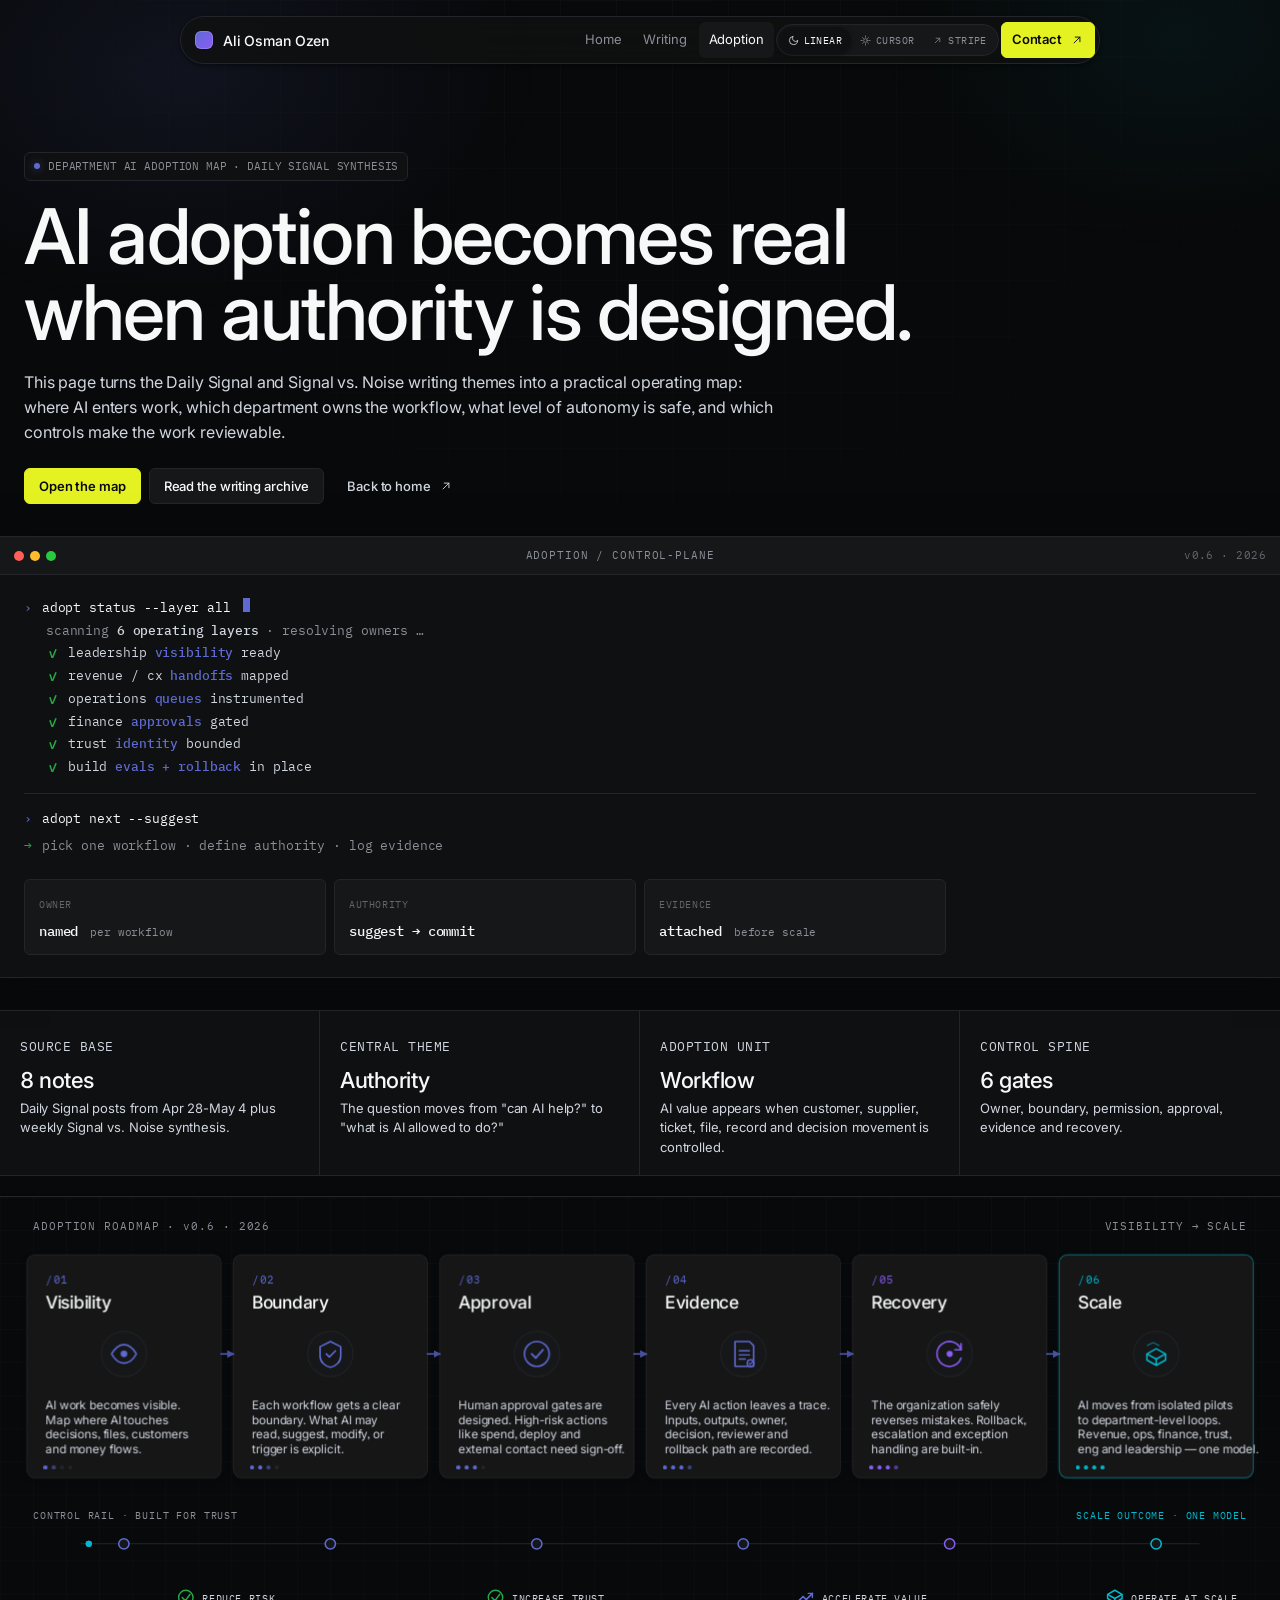
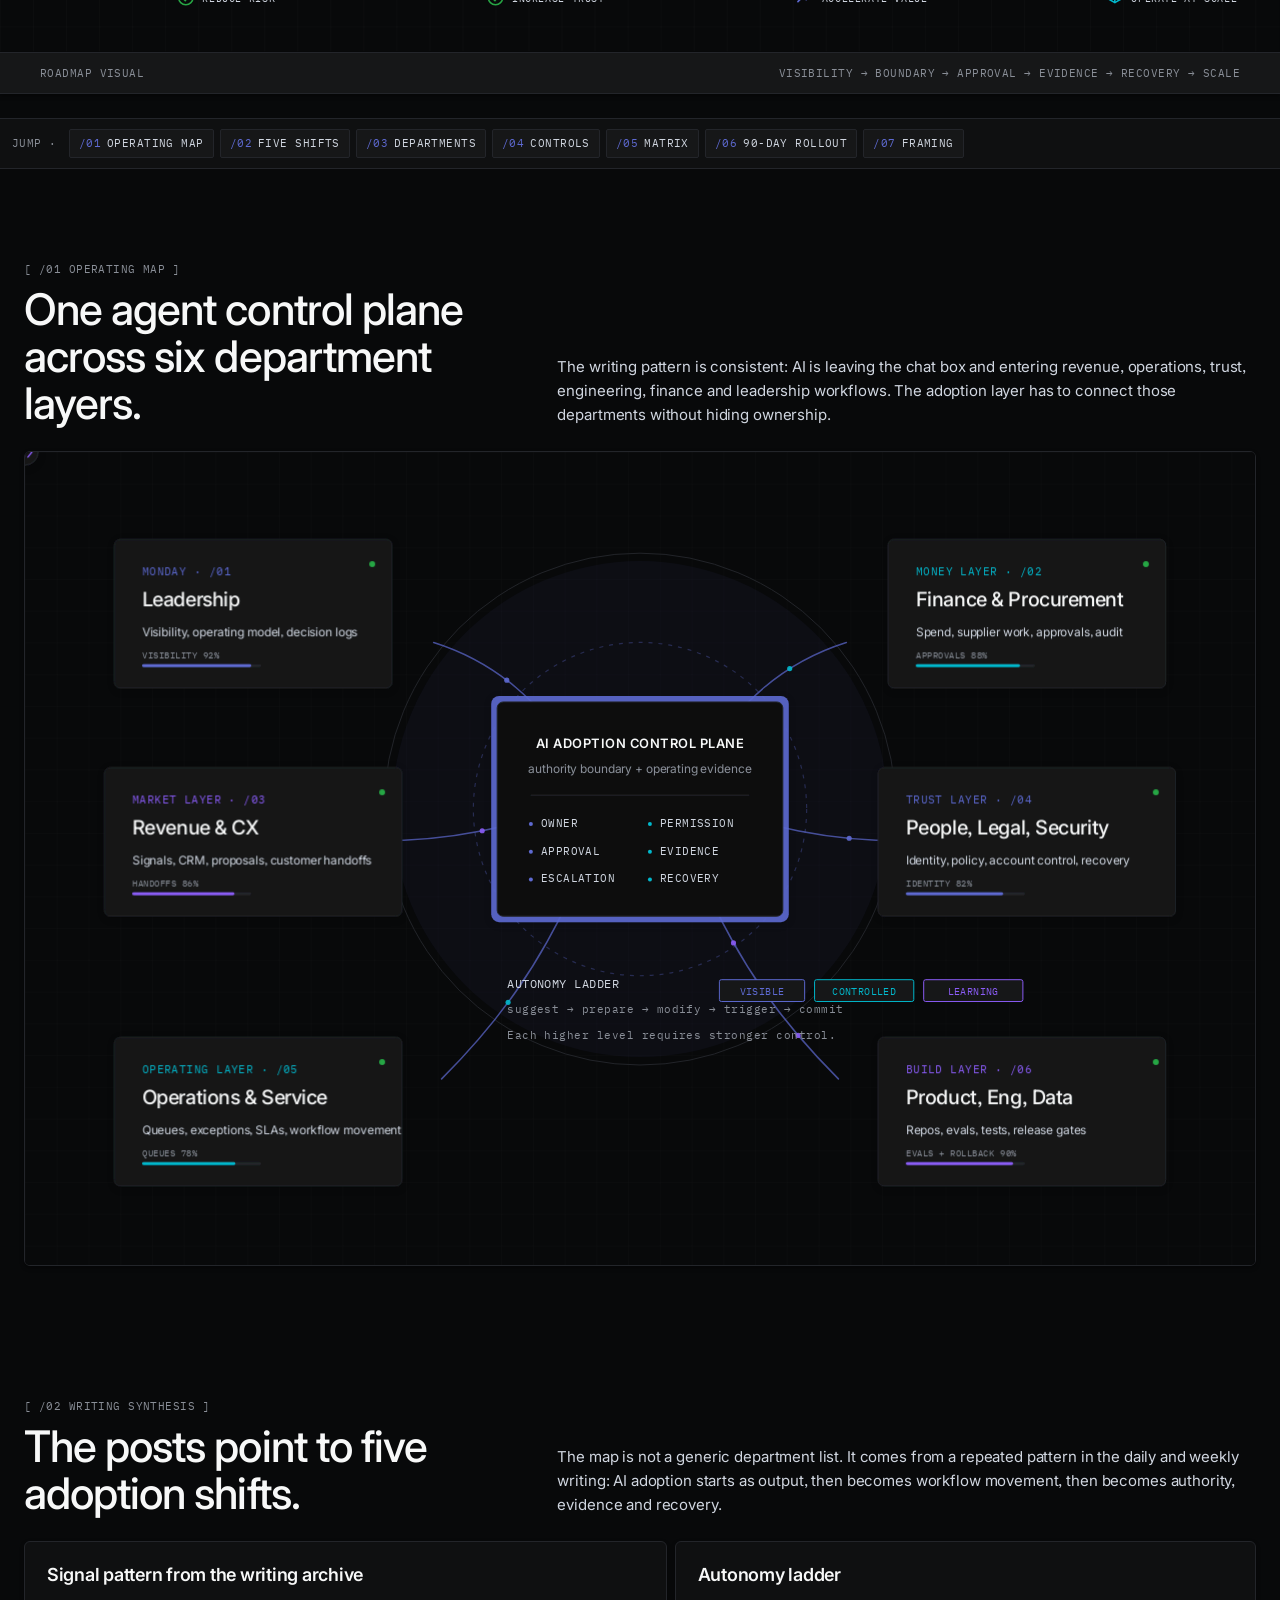
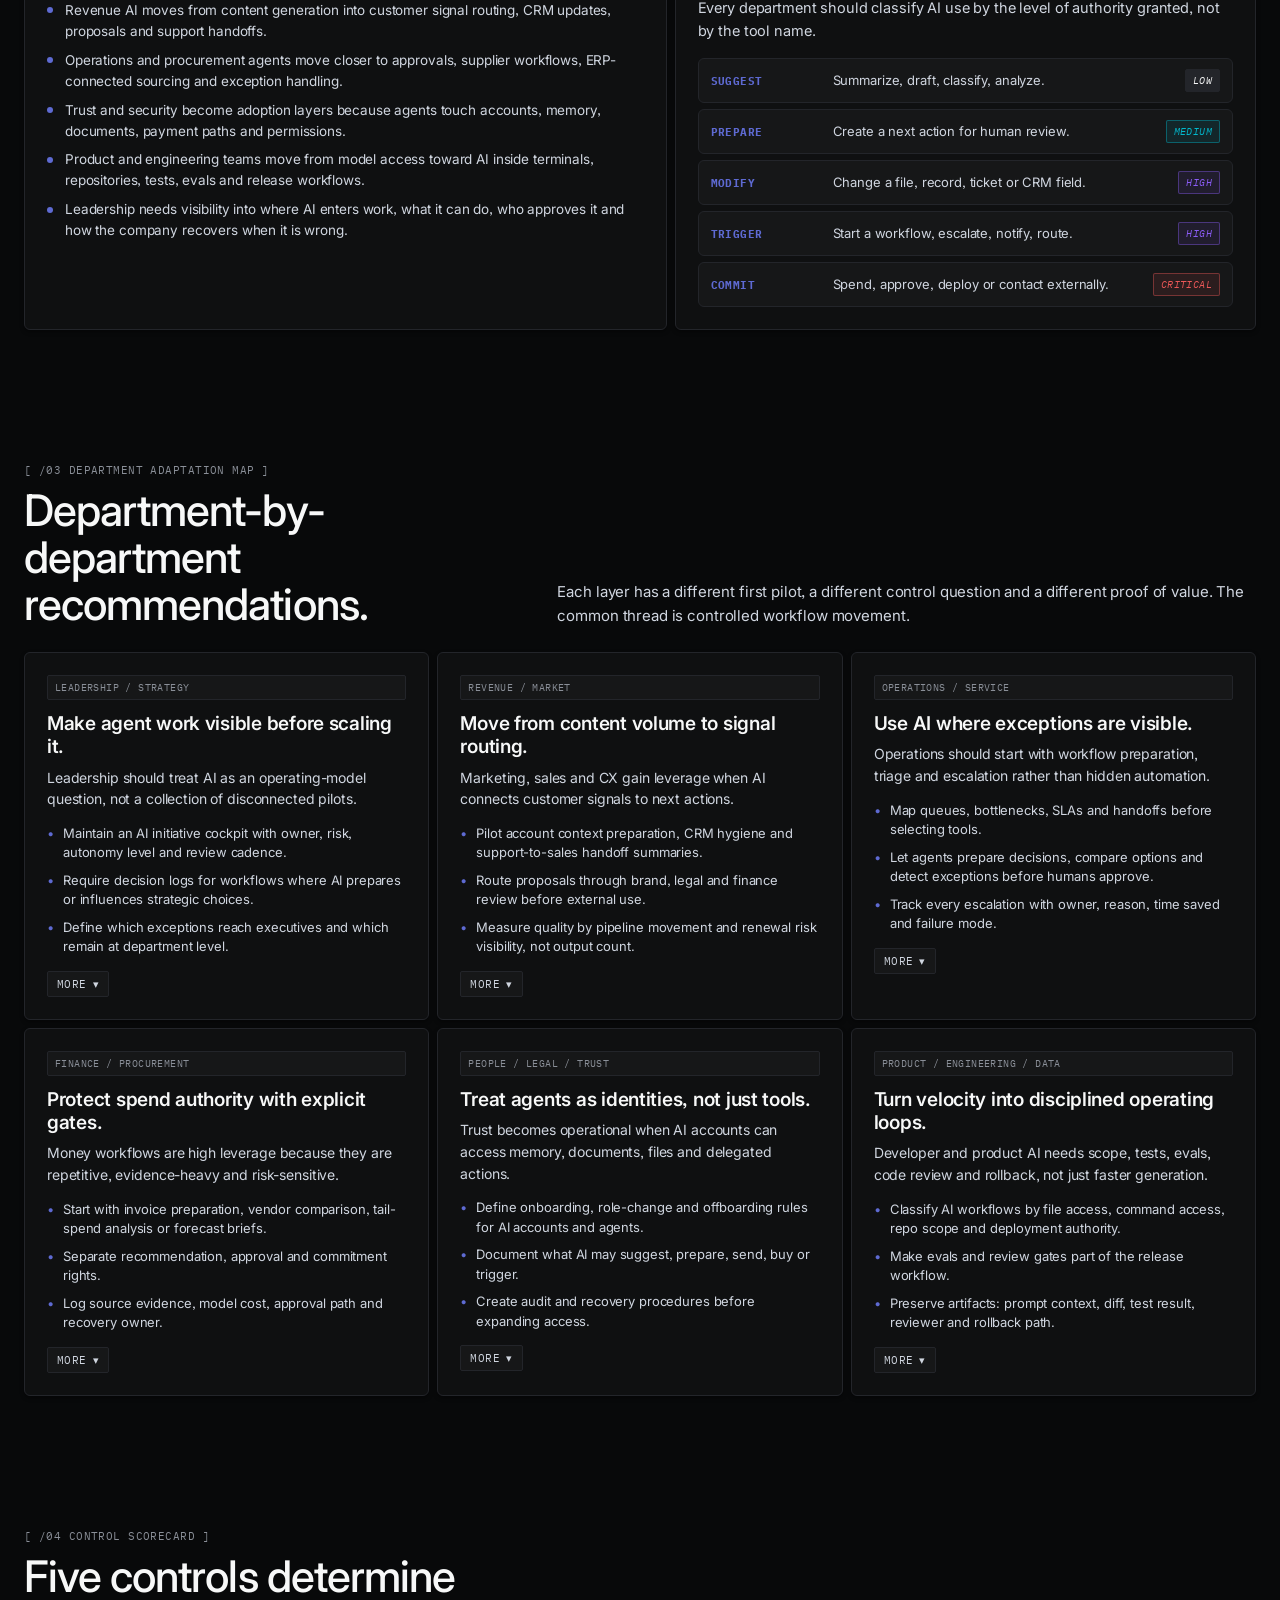
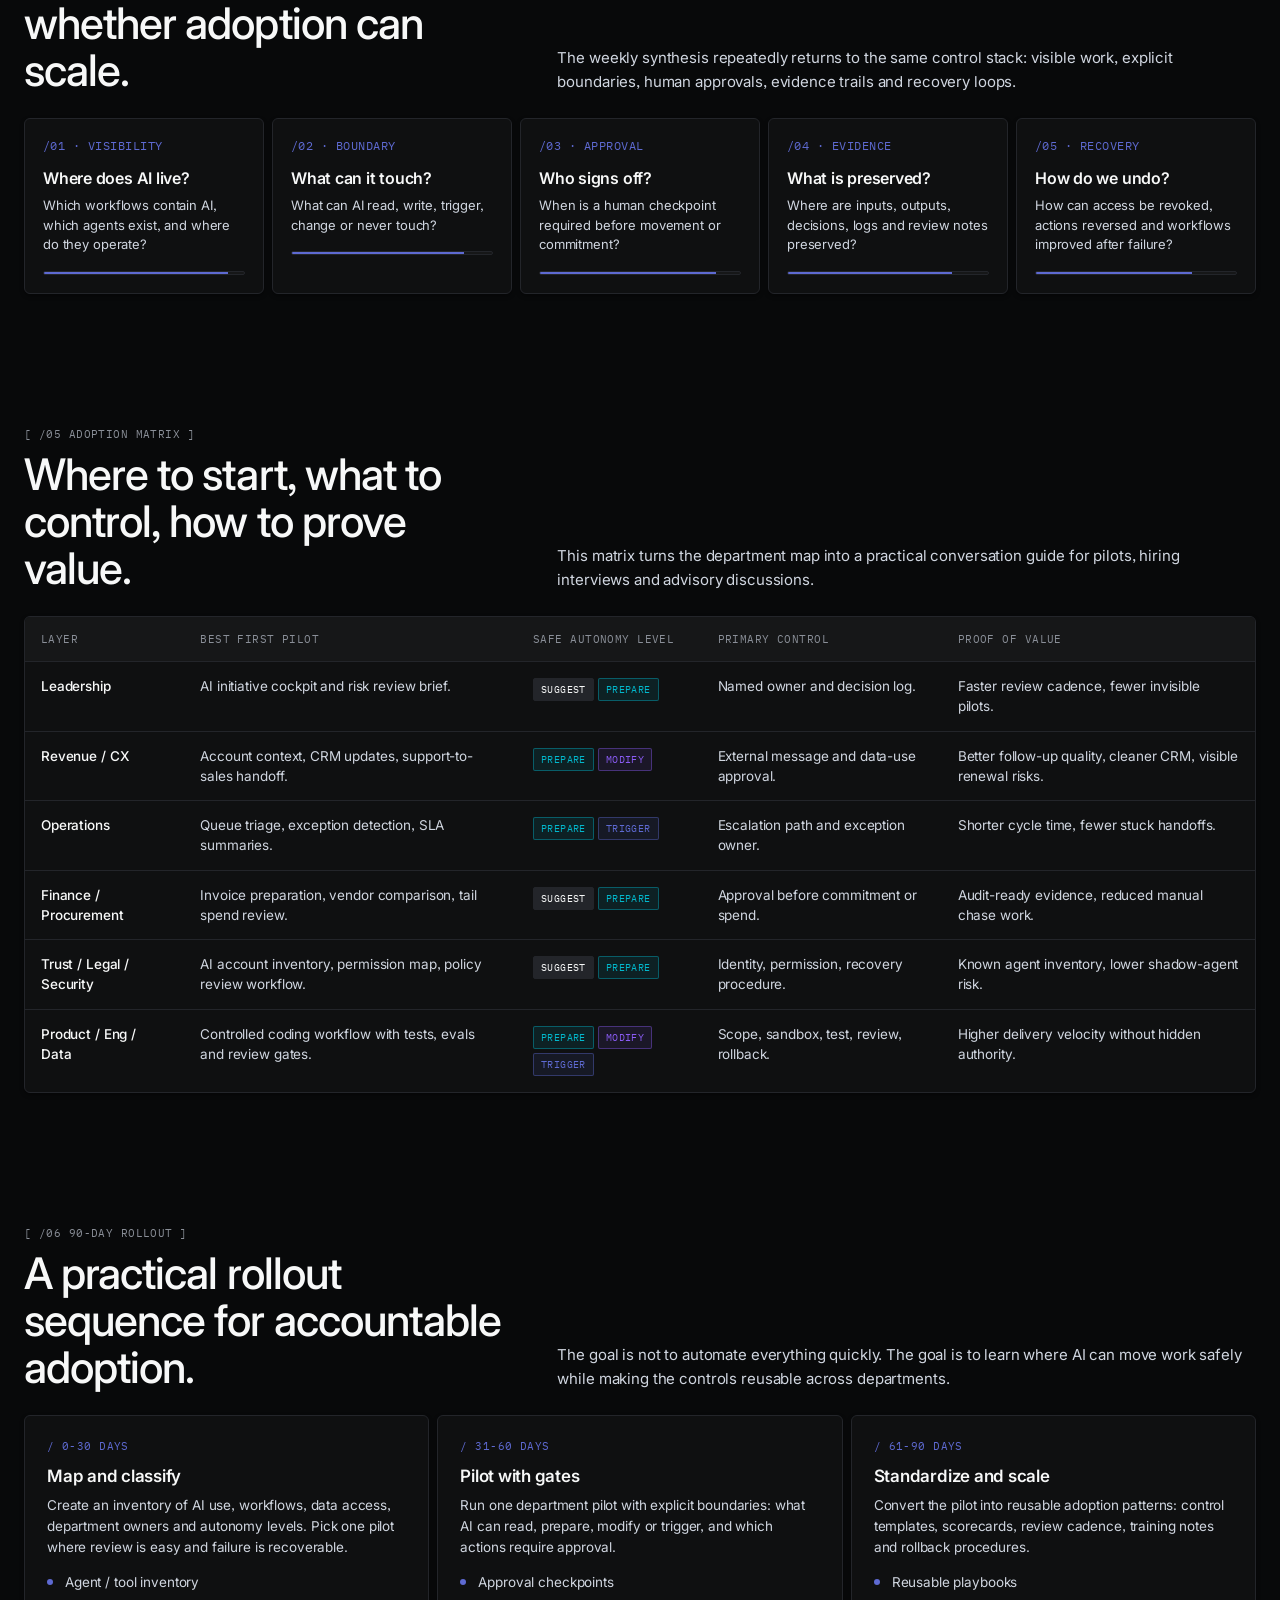
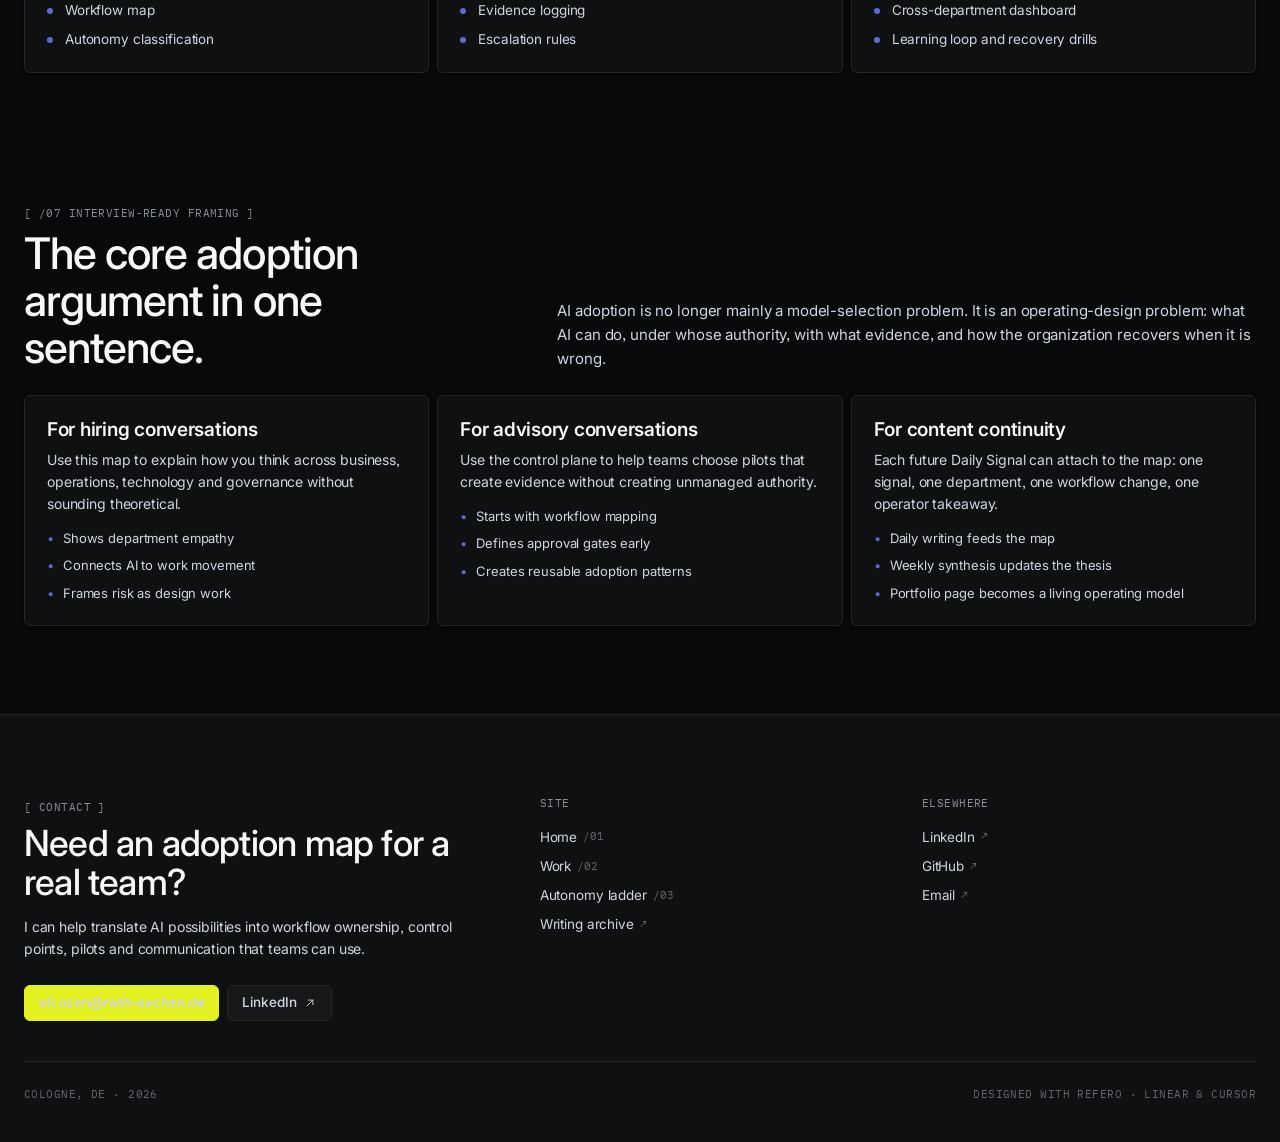
==== department-adoption.html @ 28886aeb "Full-bleed hero visuals: source-strip, control-plane, roadmap diagram" ====
<!doctype html>
<html lang="en" data-theme="linear">
<head>
  <meta charset="utf-8" />
  <meta name="viewport" content="width=device-width, initial-scale=1" />
  <title>Department AI Adoption Map | Ali Osman Ozen</title>
  <meta name="description" content="A detailed department-level AI adoption map based on Daily Signal and Signal vs. Noise writing themes: authority, workflow control, governance, evidence and operating boundaries." />
  <meta property="og:title" content="Department AI Adoption Map" />
  <meta property="og:description" content="Six operating layers, an autonomy ladder, a control scorecard and a 90-day rollout for accountable AI adoption." />
  <meta property="og:type" content="article" />
  <meta property="og:url" content="https://0xozen.github.io/department-adoption.html" />
  <meta property="og:image" content="https://0xozen.github.io/assets/og-image.svg" />
  <meta property="og:image:type" content="image/svg+xml" />
  <meta property="og:image:width" content="1200" />
  <meta property="og:image:height" content="630" />
  <meta name="twitter:card" content="summary_large_image" />
  <meta name="twitter:title" content="Department AI Adoption Map" />
  <meta name="twitter:description" content="Six operating layers, autonomy ladder, control scorecard, 90-day rollout." />
  <meta name="twitter:image" content="https://0xozen.github.io/assets/og-image.svg" />
  <link rel="canonical" href="https://0xozen.github.io/department-adoption.html" />
  <meta name="theme-color" content="#08090a" id="theme-color-meta" />
  <link rel="icon" type="image/svg+xml" href="data:image/svg+xml;utf8,<svg xmlns='http://www.w3.org/2000/svg' viewBox='0 0 32 32'><defs><linearGradient id='g' x1='0' y1='0' x2='1' y2='1'><stop offset='0' stop-color='%235e6ad2'/><stop offset='1' stop-color='%238b5cf6'/></linearGradient></defs><rect width='32' height='32' rx='6' fill='url(%23g)'/><path d='M9 22V10h4l3 8 3-8h4v12h-3v-7l-2.5 7h-3L12 15v7z' fill='%23f7f8f8'/></svg>" />
  <link rel="preconnect" href="https://fonts.googleapis.com">
  <link rel="preconnect" href="https://fonts.gstatic.com" crossorigin>
  <link href="https://fonts.googleapis.com/css2?family=Inter:wght@300;400;500;600;700&family=IBM+Plex+Mono:wght@400;500&display=swap" rel="stylesheet">
  <script>
    (function () {
      try {
        var t = localStorage.getItem('theme');
        if (t === 'cursor' || t === 'linear') document.documentElement.setAttribute('data-theme', t);
      } catch (e) {}
    })();
  </script>
  <style>
    :root, [data-theme="linear"] {
      --pitch-black:#08090a; --graphite:#0f1011; --deep-slate:#161718; --charcoal:#23252a; --muted-ash:#323334; --gunmetal:#383b3f;
      --fog:#62666d; --storm:#8a8f98; --light-steel:#d0d6e0; --porcelain:#f7f8f8;
      --neon-lime:#e4f222; --aether-blue:#5e6ad2; --cyan-spark:#02b8cc; --amethyst:#8b5cf6; --emerald:#27a644; --warning-red:#eb5757;

      --bg:var(--pitch-black); --surface-1:var(--graphite); --surface-2:var(--deep-slate); --surface-3:var(--charcoal);
      --border:var(--charcoal); --border-soft:var(--muted-ash);
      --text-1:var(--porcelain); --text-2:var(--light-steel); --text-3:var(--storm); --text-4:var(--fog);
      --accent:var(--aether-blue); --accent-2:var(--amethyst); --info:var(--cyan-spark); --success:var(--emerald); --danger:var(--warning-red);
      --cta-bg:var(--neon-lime); --cta-bg-hover:#eef82e; --cta-text:var(--pitch-black);
      --grid-stroke:rgba(255,255,255,0.025); --glow-1:rgba(94,106,210,0.10); --glow-2:rgba(2,184,204,0.06);
      --shadow-sm:rgba(0,0,0,0.4) 0 2px 4px 0; --shadow-xl:rgba(8,9,10,0.6) 0 4px 32px 0;

      --font-sans:"Inter", ui-sans-serif, system-ui, -apple-system, BlinkMacSystemFont, "Segoe UI", Roboto, sans-serif;
      --font-mono:"IBM Plex Mono", ui-monospace, SFMono-Regular, Menlo, Monaco, Consolas, monospace;
      --r-tag:2px; --r-md:6px; --r-lg:12px; --r-pill:9999px;

      /* SVG-only color hooks (for the diagram inside this page) */
      --svg-bg:#08090a; --svg-grid:rgba(255,255,255,0.04); --svg-panel-1:#161718; --svg-panel-2:#0f1011; --svg-stroke:#23252a; --svg-text-1:#f7f8f8; --svg-text-2:#d0d6e0; --svg-text-3:#8a8f98;
    }
    [data-theme="stripe"] {
      --platinum-white:#ffffff; --porcelain-white:#f8fafd; --powder-blue:#e5edf5; --stone-gray:#d8d6df;
      --midnight-ink:#061b31; --slate-blue:#50617a; --ghost-gray:#64748d;
      --deep-violet:#533afd; --washed-violet:#b9b9f9; --soft-violet:#8087ff; --vibrant-orange:#ff6118; --accent-green:#81b81a;

      --bg:var(--platinum-white); --surface-1:var(--porcelain-white); --surface-2:var(--powder-blue); --surface-3:#dde6f0;
      --border:var(--stone-gray); --border-soft:#c1bfca;
      --text-1:var(--midnight-ink); --text-2:var(--slate-blue); --text-3:var(--ghost-gray); --text-4:#8a96a7;
      --accent:var(--deep-violet); --accent-2:var(--soft-violet); --info:var(--accent-green); --success:var(--accent-green); --danger:var(--vibrant-orange);
      --cta-bg:var(--deep-violet); --cta-bg-hover:#4731e0; --cta-text:var(--platinum-white);
      --grid-stroke:rgba(6,27,49,0.04); --glow-1:rgba(83,58,253,0.10); --glow-2:rgba(128,135,255,0.08);
      --shadow-sm:rgba(23,23,23,0.06) 0 3px 6px 0;
      --shadow-xl:rgba(50,50,93,0.12) 0 16px 32px 0, rgba(0,0,0,0.04) 0 4px 12px 0;

      --svg-bg:#ffffff; --svg-grid:rgba(6,27,49,0.05); --svg-panel-1:#f8fafd; --svg-panel-2:#ffffff; --svg-stroke:#d8d6df; --svg-text-1:#061b31; --svg-text-2:#50617a; --svg-text-3:#64748d;
    }
    [data-theme="cursor"] {
      --canvas-parchment:#f7f7f4; --pebble-gray:#ebeae3; --highlight-beige:#d8d6cb;
      --inkwell:#262510; --deep-shadow:#141414; --muted-stone:#7a7974;
      --onyx-outline:#f54e00; --chartreuse-alert:#4ade80; --goldenrod-accent:#c08532; --forest-green-action:#34785c;

      --bg:var(--canvas-parchment); --surface-1:#ffffff; --surface-2:var(--pebble-gray); --surface-3:var(--highlight-beige);
      --border:rgba(38,37,16,0.10); --border-soft:rgba(38,37,16,0.18);
      --text-1:var(--inkwell); --text-2:#3a3825; --text-3:var(--muted-stone); --text-4:#9b9a92;
      --accent:var(--onyx-outline); --accent-2:var(--goldenrod-accent); --info:var(--forest-green-action); --success:var(--forest-green-action); --danger:#c0392b;
      --cta-bg:var(--inkwell); --cta-bg-hover:#1c1b0a; --cta-text:var(--canvas-parchment);
      --grid-stroke:rgba(38,37,16,0.04); --glow-1:rgba(245,78,0,0.08); --glow-2:rgba(192,133,50,0.06);
      --shadow-sm:rgba(0,0,0,0.06) 0 1px 2px 0, rgba(0,0,0,0.04) 0 4px 12px -4px;
      --shadow-xl:rgba(0,0,0,0.10) 0 14px 32px 0, rgba(0,0,0,0.06) 0 28px 70px 0;

      --svg-bg:#ffffff; --svg-grid:rgba(38,37,16,0.05); --svg-panel-1:#f7f7f4; --svg-panel-2:#ffffff; --svg-stroke:rgba(38,37,16,0.12); --svg-text-1:#262510; --svg-text-2:#3a3825; --svg-text-3:#7a7974;
    }

    *{box-sizing:border-box}
    html{scroll-behavior:smooth}
    body{
      margin:0;min-height:100vh;background:var(--bg);color:var(--text-1);
      font-family:var(--font-sans);font-size:14px;line-height:1.5;letter-spacing:-0.13px;
      font-feature-settings:"cv01","ss03","liga" 1;-webkit-font-smoothing:antialiased;overflow-x:hidden;
      transition: background-color .25s ease, color .25s ease;
    }
    body::before{content:"";position:fixed;inset:0;z-index:-2;
      background-image:linear-gradient(var(--grid-stroke) 1px,transparent 1px),linear-gradient(90deg,var(--grid-stroke) 1px,transparent 1px);
      background-size:56px 56px;mask-image:radial-gradient(circle at 50% 0%,black 0%,transparent 78%);pointer-events:none;
    }
    body::after{content:"";position:fixed;inset:0;z-index:-1;
      background:radial-gradient(600px 400px at 14% 8%,var(--glow-1),transparent 60%),radial-gradient(500px 360px at 92% 4%,var(--glow-2),transparent 60%);
      pointer-events:none;
    }
    a{color:inherit;text-decoration:none}
    .wrap{width:min(1240px,calc(100% - 48px));margin:0 auto}

    .ico{width:14px;height:14px;flex-shrink:0;stroke:currentColor;fill:none;stroke-width:1.6;stroke-linecap:round;stroke-linejoin:round}

    /* Nav */
    header{position:fixed;top:16px;left:0;right:0;z-index:50;pointer-events:none}
    .nav{
      width:min(920px,calc(100% - 32px));margin:0 auto;height:48px;
      display:flex;align-items:center;justify-content:space-between;gap:12px;
      padding:4px 4px 4px 14px;border:1px solid var(--border);border-radius:var(--r-pill);
      background:color-mix(in srgb, var(--surface-1) 88%, transparent);
      backdrop-filter:blur(16px);box-shadow:var(--shadow-sm);pointer-events:auto;
    }
    .brand{display:inline-flex;align-items:center;gap:10px;font-weight:510;font-size:14px;color:var(--text-1);white-space:nowrap}
    .brand-mark{width:18px;height:18px;border-radius:var(--r-md);background:linear-gradient(135deg,var(--accent),var(--accent-2));box-shadow:inset 0 0 0 1px rgba(255,255,255,0.18)}
    .navlinks{display:flex;align-items:center;gap:2px;font-size:13px;color:var(--text-3)}
    .navlinks a{padding:8px 10px;border-radius:var(--r-md);transition:color .15s,background .15s}
    .navlinks a:hover,.navlinks a[aria-current="page"]{color:var(--text-1);background:var(--surface-2)}

    .theme-picker{display:inline-flex;align-items:center;gap:0;height:32px;padding:2px;border-radius:var(--r-pill);border:1px solid var(--border);background:var(--surface-2)}
    .theme-picker button{display:inline-flex;align-items:center;gap:5px;height:26px;padding:0 9px;border:0;background:transparent;color:var(--text-3);font-family:var(--font-mono);font-size:10px;letter-spacing:0.04em;text-transform:uppercase;border-radius:var(--r-pill);cursor:pointer;transition:background .15s,color .15s}
    .theme-picker button:hover{color:var(--text-1)}
    .theme-picker button[aria-pressed="true"]{background:var(--surface-1);color:var(--text-1);box-shadow:var(--shadow-sm)}
    .theme-picker .ico{width:11px;height:11px}

    .button{
      display:inline-flex;align-items:center;justify-content:center;gap:8px;height:36px;padding:0 14px;
      border-radius:var(--r-md);font-family:var(--font-sans);font-size:13px;font-weight:510;letter-spacing:-0.11px;
      color:var(--text-1);background:var(--surface-2);border:1px solid var(--border);
      transition:background .15s,border-color .15s,transform .15s,color .15s;cursor:pointer;
    }
    .button:hover{background:var(--surface-3);border-color:var(--border-soft)}
    .button.primary{background:var(--cta-bg);color:var(--cta-text);border-color:var(--cta-bg);font-weight:590}
    .button.primary:hover{background:var(--cta-bg-hover);border-color:var(--cta-bg-hover);transform:translateY(-1px)}
    [data-theme="cursor"] .button.primary{background:transparent;color:var(--accent);border-color:var(--accent)}
    [data-theme="cursor"] .button.primary:hover{background:color-mix(in srgb, var(--accent) 8%, transparent);border-color:var(--accent)}
    .button.ghost{background:transparent;border-color:transparent;color:var(--text-2)}
    .button.ghost:hover{background:var(--surface-2);color:var(--text-1)}
    .button .kbd{font-family:var(--font-mono);font-size:11px;color:inherit;opacity:.7;padding:2px 5px;border-radius:var(--r-tag);background:color-mix(in srgb, currentColor 12%, transparent)}
    a:focus-visible,.button:focus-visible,.theme-toggle:focus-visible{outline:2px solid var(--accent);outline-offset:2px}

    main{padding-top:96px}
    section{padding:64px 0}

    .eyebrow{display:inline-flex;align-items:center;gap:8px;padding:5px 9px;border-radius:var(--r-md);border:1px solid var(--border);background:var(--surface-1);color:var(--text-3);font-family:var(--font-mono);font-size:11px;text-transform:uppercase}
    .dot{width:6px;height:6px;border-radius:50%;background:var(--accent);box-shadow:0 0 8px color-mix(in srgb, var(--accent) 60%, transparent)}
    .label,.kicker{display:inline-block;font-family:var(--font-mono);font-size:11px;color:var(--text-3);letter-spacing:0.04em;text-transform:uppercase}

    h1{margin:18px 0 0;max-width:980px;font-size:clamp(44px,6vw,80px);line-height:1.0;letter-spacing:-0.024em;font-weight:510}
    h2{margin:8px 0 0;font-size:clamp(28px,3.4vw,48px);line-height:1.08;letter-spacing:-0.022em;font-weight:510}
    h3{margin:0;font-size:19px;line-height:1.22;letter-spacing:-0.014em;font-weight:590;color:var(--text-1)}
    .lead{margin:18px 0 0;max-width:760px;font-size:16px;line-height:1.55;color:var(--text-2)}
    .section-copy{margin:8px 0 0;color:var(--text-2);font-size:15px;line-height:1.6}

    @media (prefers-reduced-motion: no-preference) {
      .reveal { opacity: 0; transform: translateY(8px); transition: opacity .55s ease, transform .55s ease; }
      .reveal.in-view { opacity: 1; transform: none; }
      .reveal[data-d="1"]{transition-delay:.06s}.reveal[data-d="2"]{transition-delay:.12s}.reveal[data-d="3"]{transition-delay:.18s}.reveal[data-d="4"]{transition-delay:.24s}.reveal[data-d="5"]{transition-delay:.30s}.reveal[data-d="6"]{transition-delay:.36s}
    }

    /* ===================== Animation keyframes ===================== */
    @keyframes blink { 50% { opacity: 0; } }
    @keyframes pulseDot {
      0%, 100% { transform: scale(1); opacity: 1; }
      50% { transform: scale(1.35); opacity: .55; }
    }
    @keyframes svgPulse {
      0%, 100% { opacity: 1; r: 3; }
      50% { opacity: .35; r: 4.5; }
    }
    @keyframes svgGlow {
      0%, 100% { opacity: .05; }
      50% { opacity: .12; }
    }
    @keyframes svgRing {
      0% { stroke-dashoffset: 0; opacity: .32; }
      50% { opacity: .55; }
      100% { stroke-dashoffset: -100; opacity: .32; }
    }
    @keyframes drawArrow {
      to { stroke-dashoffset: 0; }
    }
    @keyframes fadeUpSvg {
      from { opacity: 0; transform: translateY(10px); }
      to { opacity: 1; transform: translateY(0); }
    }
    @keyframes shimmer {
      0% { transform: translateX(-120%) skewX(-12deg); }
      100% { transform: translateX(220%) skewX(-12deg); }
    }
    @keyframes barGrow {
      from { width: 0%; }
    }
    @keyframes floatY {
      0%, 100% { transform: translateY(0); }
      50% { transform: translateY(-2px); }
    }

    /* Live status dot (eyebrow) */
    .dot.live { animation: pulseDot 2.2s ease-in-out infinite; }

    /* ============ Hero terminal control-plane ============ */
    .control-plane {
      position: relative;
      margin-top: 32px;
      border-radius: var(--r-lg);
      background: var(--surface-1);
      border: 1px solid var(--border);
      box-shadow: var(--shadow-xl);
      overflow: hidden;
    }
    .cp-bar {
      display: grid; grid-template-columns: auto 1fr auto;
      align-items: center; gap: 12px;
      padding: 10px 14px;
      border-bottom: 1px solid var(--border);
      background: var(--surface-2);
    }
    .cp-traffic { display: flex; gap: 6px; }
    .cp-traffic span { width: 10px; height: 10px; border-radius: 50%; background: var(--surface-3); display: inline-block; }
    [data-theme="linear"] .cp-traffic span:nth-child(1) { background: #ff5f57; }
    [data-theme="linear"] .cp-traffic span:nth-child(2) { background: #febc2e; }
    [data-theme="linear"] .cp-traffic span:nth-child(3) { background: #28c840; }
    [data-theme="cursor"] .cp-traffic span:nth-child(1) { background: #d2615a; }
    [data-theme="cursor"] .cp-traffic span:nth-child(2) { background: #d8a657; }
    [data-theme="cursor"] .cp-traffic span:nth-child(3) { background: #6f9b6e; }
    [data-theme="stripe"] .cp-traffic span:nth-child(1) { background: #e65a4d; }
    [data-theme="stripe"] .cp-traffic span:nth-child(2) { background: #e8a93a; }
    [data-theme="stripe"] .cp-traffic span:nth-child(3) { background: #4cb377; }
    .cp-title { justify-self: center; font-family: var(--font-mono); font-size: 11px; color: var(--text-3); letter-spacing: 0.08em; text-transform: uppercase; }
    .cp-meta  { font-family: var(--font-mono); font-size: 11px; color: var(--text-4); letter-spacing: 0.04em; }

    .cp-body { padding: 22px 24px 8px; font-family: var(--font-mono); font-size: 13px; color: var(--text-2); line-height: 1.75; }
    .cp-line { display: flex; gap: 10px; align-items: baseline; }
    .cp-line .glyph { color: var(--accent); }
    .cp-line .cmd   { color: var(--text-1); }
    .cp-scan { padding-left: 22px; color: var(--text-3); opacity: 0; transform: translateY(2px); transition: opacity .35s ease, transform .35s ease; }
    .cp-scan.shown { opacity: 1; transform: none; }
    .cp-scan b { color: var(--text-2); font-weight: 500; }
    .cp-check {
      padding-left: 22px; color: var(--text-2);
      opacity: 0; transform: translateX(-4px);
      transition: opacity .3s ease, transform .3s ease;
      display: flex; align-items: center; gap: 8px;
    }
    .cp-check.shown { opacity: 1; transform: none; }
    .cp-check .tick {
      display: inline-flex; align-items: center; justify-content: center;
      width: 14px; height: 14px; color: var(--success);
      font-weight: 590;
    }
    .cp-check b { color: var(--accent); font-weight: 500; }
    .cp-rule { height: 1px; background: var(--border); margin: 14px 0; }
    .cp-line.suggest { opacity: 0; transition: opacity .4s ease .1s; }
    .cp-line.suggest.shown { opacity: 1; }
    .cp-line.suggest .arrow { color: var(--success); }

    .cp-caret {
      display: inline-block;
      width: 7px; height: 14px;
      vertical-align: -2px;
      background: var(--accent);
      animation: blink 1s steps(1) infinite;
      margin-left: 2px;
    }

    .cp-cards {
      display: grid; grid-template-columns: repeat(4, minmax(0,1fr));
      gap: 8px;
      padding: 14px 24px 22px;
    }
    .cp-card {
      border-radius: var(--r-md);
      padding: 12px 14px;
      background: var(--surface-2);
      border: 1px solid var(--border);
      opacity: 0; transform: translateY(6px);
      transition: opacity .45s ease, transform .45s ease, border-color .2s ease, background .2s ease;
    }
    .cp-card.shown { opacity: 1; transform: none; }
    .cp-card:hover { border-color: var(--border-soft); background: var(--surface-3); }
    .cp-card .label { font-family: var(--font-mono); font-size: 10px; color: var(--text-4); letter-spacing: 0.06em; text-transform: uppercase; }
    .cp-card .v { display: block; margin-top: 8px; font-family: var(--font-mono); color: var(--text-1); font-size: 14px; font-weight: 500; }
    .cp-card .v small { color: var(--text-3); font-weight: 400; margin-left: 4px; font-size: 11px; }

    @media (max-width: 720px) {
      .cp-cards { grid-template-columns: repeat(2, minmax(0,1fr)); }
    }
    @media (prefers-reduced-motion: reduce) {
      .cp-caret { animation: none; }
      .cp-scan, .cp-check, .cp-card, .cp-line.suggest { opacity: 1; transform: none; }
    }

    /* ============ Source-strip counter ============ */
    .source-card strong[data-count] { font-variant-numeric: tabular-nums; }

    /* ============ Roadmap visual shimmer ============ */
    .roadmap-visual { position: relative; }
    .roadmap-visual::after {
      content: "";
      position: absolute; top: 0; bottom: 0; left: 0; width: 40%;
      background: linear-gradient(90deg, transparent 0%, color-mix(in srgb, var(--accent) 8%, transparent) 50%, transparent 100%);
      pointer-events: none;
      transform: translateX(-120%) skewX(-12deg);
      opacity: 0;
      z-index: 1;
    }
    .roadmap-visual.in-view::after { opacity: 1; animation: shimmer 2.4s ease-out 0.4s 1; }

    /* ============ Roadmap diagram (inline SVG replacing PNG) ============ */
    .roadmap-diagram {
      display: block; width: 100%; height: auto;
      max-height: 64vh;
      background: var(--svg-bg);
      font-family: var(--font-sans);
    }
    /* On very wide displays, prevent the SVG from getting overly tall */
    @media (min-width: 1600px) {
      .roadmap-diagram { max-height: 56vh; }
    }
    @keyframes railTravel {
      0%   { transform: translateX(0);     opacity: 0; }
      6%   { opacity: 1; }
      94%  { opacity: 1; }
      100% { transform: translateX(1076px); opacity: 0; }
    }
    @keyframes iconPulse {
      0%, 100% { opacity: 1; }
      50%      { opacity: .55; }
    }
    @keyframes ringSpin {
      to { transform: rotate(360deg); }
    }
    @keyframes dotsGlow {
      0%, 100% { opacity: .55; }
      50%      { opacity: 1; }
    }
    @media (prefers-reduced-motion: no-preference) {
      .roadmap-diagram .rm-stage  { opacity: 0; }
      .roadmap-visual.in-view .roadmap-diagram .rm-stage { animation: fadeUpSvg .55s ease forwards; }
      .roadmap-visual.in-view .roadmap-diagram .rm-stage.s1 { animation-delay: .10s; }
      .roadmap-visual.in-view .roadmap-diagram .rm-stage.s2 { animation-delay: .22s; }
      .roadmap-visual.in-view .roadmap-diagram .rm-stage.s3 { animation-delay: .34s; }
      .roadmap-visual.in-view .roadmap-diagram .rm-stage.s4 { animation-delay: .46s; }
      .roadmap-visual.in-view .roadmap-diagram .rm-stage.s5 { animation-delay: .58s; }
      .roadmap-visual.in-view .roadmap-diagram .rm-stage.s6 { animation-delay: .70s; }

      .roadmap-diagram .rm-connector {
        stroke-dasharray: 18; stroke-dashoffset: 18;
      }
      .roadmap-visual.in-view .roadmap-diagram .rm-connector { animation: drawArrow .45s ease forwards; }
      .roadmap-visual.in-view .roadmap-diagram .rm-connector.c1 { animation-delay: .26s; }
      .roadmap-visual.in-view .roadmap-diagram .rm-connector.c2 { animation-delay: .38s; }
      .roadmap-visual.in-view .roadmap-diagram .rm-connector.c3 { animation-delay: .50s; }
      .roadmap-visual.in-view .roadmap-diagram .rm-connector.c4 { animation-delay: .62s; }
      .roadmap-visual.in-view .roadmap-diagram .rm-connector.c5 { animation-delay: .74s; }

      .roadmap-diagram .rail-dot { animation: railTravel 5s linear infinite; }
      .roadmap-diagram .rail-dot.rd2 { animation-delay: -1.65s; }
      .roadmap-diagram .rail-dot.rd3 { animation-delay: -3.30s; }

      .roadmap-diagram .stage-icon { transform-origin: center; transform-box: fill-box; animation: floatY 3.2s ease-in-out infinite; }
      .roadmap-diagram .stage-icon.s2 { animation-delay: .3s; }
      .roadmap-diagram .stage-icon.s3 { animation-delay: .6s; }
      .roadmap-diagram .stage-icon.s4 { animation-delay: .9s; }
      .roadmap-diagram .stage-icon.s5 { animation-delay: 1.2s; }
      .roadmap-diagram .stage-icon.s6 { animation-delay: 1.5s; }

      .roadmap-diagram .rm-dots .indicator { transform-origin: center; transform-box: fill-box; animation: dotsGlow 2.2s ease-in-out infinite; }
      .roadmap-diagram .rm-dots .indicator:nth-child(2) { animation-delay: .25s; }
      .roadmap-diagram .rm-dots .indicator:nth-child(3) { animation-delay: .50s; }
      .roadmap-diagram .rm-dots .indicator:nth-child(4) { animation-delay: .75s; }

      .roadmap-diagram .rm-rail-line {
        stroke-dasharray: 3 7;
        animation: dashFlow 2.2s linear infinite;
      }
    }
    @keyframes dashFlow {
      to { stroke-dashoffset: -40; }
    }

    /* ============ Hero full-bleed visuals ============ */
    @media (min-width: 700px) {
      .hero .source-strip,
      .hero .control-plane,
      .hero .roadmap-visual,
      .hero .jump-strip {
        width: 100vw;
        max-width: 100vw;
        margin-left: calc(-50vw + 50%);
        margin-right: calc(-50vw + 50%);
        border-radius: 0;
        border-left: 0;
        border-right: 0;
        box-sizing: border-box;
      }
      .hero .roadmap-visual figcaption {
        padding-left: max(32px, calc(50vw - 600px));
        padding-right: max(32px, calc(50vw - 600px));
      }
    }

    /* ============ Operating-map particles + icons ============ */
    .diagram-shell .arrow-particle { opacity: 0; }
    .diagram-shell.animate .arrow-particle { opacity: .9; }
    .diagram-shell .layer-emblem { opacity: 0; transform: translateY(4px); }
    .diagram-shell.animate .layer-emblem { animation: fadeUpSvg .5s ease forwards 1.1s; }
    .diagram-shell.animate .layer-emblem.e2 { animation-delay: 1.2s; }
    .diagram-shell.animate .layer-emblem.e3 { animation-delay: 1.3s; }
    .diagram-shell.animate .layer-emblem.e4 { animation-delay: 1.4s; }
    .diagram-shell.animate .layer-emblem.e5 { animation-delay: 1.5s; }
    .diagram-shell.animate .layer-emblem.e6 { animation-delay: 1.6s; }

    /* ============ SVG diagram animated layers ============ */
    @media (prefers-reduced-motion: no-preference) {
      .diagram-shell .layer-group { opacity: 0; }
      .diagram-shell.animate .layer-group { animation: fadeUpSvg .6s ease forwards; }
      .diagram-shell.animate .layer-group.l1 { animation-delay: .15s; }
      .diagram-shell.animate .layer-group.l2 { animation-delay: .25s; }
      .diagram-shell.animate .layer-group.l3 { animation-delay: .35s; }
      .diagram-shell.animate .layer-group.l4 { animation-delay: .45s; }
      .diagram-shell.animate .layer-group.l5 { animation-delay: .55s; }
      .diagram-shell.animate .layer-group.l6 { animation-delay: .65s; }
      .diagram-shell .core-group { opacity: 0; }
      .diagram-shell.animate .core-group { animation: fadeUpSvg .7s ease .8s forwards; }
      .diagram-shell .core-ring { animation: svgRing 6s linear infinite; }
      .diagram-shell .core-glow { transform-origin: 620px 360px; transform-box: fill-box; animation: svgGlow 4s ease-in-out infinite; }
      .diagram-shell .status-dot { transform-origin: center; transform-box: fill-box; animation: svgPulse 2.4s ease-in-out infinite; }
      .diagram-shell .status-dot.d2 { animation-delay: .4s; }
      .diagram-shell .status-dot.d3 { animation-delay: .8s; }
      .diagram-shell .status-dot.d4 { animation-delay: 1.2s; }
      .diagram-shell .status-dot.d5 { animation-delay: 1.6s; }
      .diagram-shell .status-dot.d6 { animation-delay: 2.0s; }
      .diagram-shell .arrow-line {
        stroke-dasharray: 220;
        stroke-dashoffset: 220;
      }
      .diagram-shell.animate .arrow-line { animation: drawArrow 1.1s ease forwards 1s; }
      .diagram-shell .autonomy-pill { opacity: 0; }
      .diagram-shell.animate .autonomy-pill { animation: fadeUpSvg .5s ease forwards 1.6s; }
      .diagram-shell.animate .autonomy-pill.p2 { animation-delay: 1.75s; }
      .diagram-shell.animate .autonomy-pill.p3 { animation-delay: 1.9s; }
    }

    /* ============ Animated progress bars ============ */
    .bar i { width: 0; transition: width 1.2s cubic-bezier(.2,.7,.2,1); }
    .metric.in-view .bar i { width: var(--target, 0%); }
    @media (prefers-reduced-motion: reduce) {
      .bar i { transition: none; width: var(--target, 0%); }
    }

    /* ============ Ladder rung stagger ============ */
    @media (prefers-reduced-motion: no-preference) {
      .insight .rung { opacity: 0; transform: translateX(-6px); transition: opacity .5s ease, transform .5s ease, background .15s ease, border-color .15s ease; }
      .insight.in-view .rung { opacity: 1; transform: none; }
      .insight.in-view .rung:nth-child(1) { transition-delay: .25s; }
      .insight.in-view .rung:nth-child(2) { transition-delay: .35s; }
      .insight.in-view .rung:nth-child(3) { transition-delay: .45s; }
      .insight.in-view .rung:nth-child(4) { transition-delay: .55s; }
      .insight.in-view .rung:nth-child(5) { transition-delay: .65s; }
    }
    .rung { transition: background .15s ease, border-color .15s ease, transform .15s ease; }
    .rung:hover { background: var(--surface-3); border-color: var(--border-soft); transform: translateX(2px); }

    /* ============ Card lift hover (timeline + cards) ============ */
    .timeline-step, .card { transition: border-color .15s ease, transform .15s ease, box-shadow .15s ease, background .15s ease; }
    .timeline-step:hover, .card:hover { border-color: var(--border-soft); transform: translateY(-2px); box-shadow: var(--shadow-xl); background: var(--surface-1); }

    /* ============ Signal list pop-in ============ */
    @media (prefers-reduced-motion: no-preference) {
      .insight .signal-list li, .timeline-step .signal-list li {
        opacity: 0; transform: translateX(-4px);
        transition: opacity .4s ease, transform .4s ease;
      }
      .insight.in-view .signal-list li,
      .timeline-step.in-view .signal-list li { opacity: 1; transform: none; }
      .insight.in-view .signal-list li:nth-child(1),
      .timeline-step.in-view .signal-list li:nth-child(1) { transition-delay: .2s; }
      .insight.in-view .signal-list li:nth-child(2),
      .timeline-step.in-view .signal-list li:nth-child(2) { transition-delay: .3s; }
      .insight.in-view .signal-list li:nth-child(3),
      .timeline-step.in-view .signal-list li:nth-child(3) { transition-delay: .4s; }
      .insight.in-view .signal-list li:nth-child(4),
      .timeline-step.in-view .signal-list li:nth-child(4) { transition-delay: .5s; }
      .insight.in-view .signal-list li:nth-child(5),
      .timeline-step.in-view .signal-list li:nth-child(5) { transition-delay: .6s; }
    }

    /* ============ Map-card lift + tag glow on hover ============ */
    .map-card .tag { transition: background .15s ease, color .15s ease, border-color .15s ease; }
    .map-card:hover .tag { color: var(--text-1); border-color: var(--border-soft); background: var(--surface-3); }

    /* ============ Table row hover with stripe ============ */
    tbody tr { transition: background .15s ease, transform .15s ease; }
    tbody tr:hover td:first-child {
      box-shadow: inset 3px 0 0 var(--accent);
    }

    /* ============ Pill hover ============ */
    .pill { transition: transform .15s ease, background .15s ease; }
    .pill:hover { transform: translateY(-1px); }

    /* ============ Jump-chip lift ============ */
    .jump-chip { transition: background .15s, color .15s, border-color .15s, transform .15s; }
    .jump-chip:hover { transform: translateY(-1px); }

    /* Hero */
    .hero{padding:56px 0 24px}
    .cta-row{display:flex;flex-wrap:wrap;gap:8px;margin-top:24px}

    .source-strip{
      display:grid;grid-template-columns:repeat(4,minmax(0,1fr));gap:0;margin-top:32px;
      border:1px solid var(--border);border-radius:var(--r-md);background:var(--surface-1);overflow:hidden;
    }
    .source-card{padding:18px 20px;border-right:1px solid var(--border)}
    .source-card:last-child{border-right:none}
    .source-card strong{display:block;margin-top:12px;font-size:22px;line-height:1;letter-spacing:-0.022em;font-weight:510;color:var(--text-1)}
    .source-card span{display:block;margin-top:8px;color:var(--text-2);font-size:13px;line-height:1.5}

    .roadmap-visual{margin-top:20px;border:1px solid var(--border);border-radius:var(--r-md);overflow:hidden;background:var(--bg);box-shadow:var(--shadow-sm)}
    .roadmap-visual img{display:block;width:100%;height:auto}
    .roadmap-visual figcaption{
      display:flex;align-items:center;justify-content:space-between;gap:16px;padding:12px 16px;
      color:var(--text-3);font-family:var(--font-mono);font-size:11px;letter-spacing:0.04em;text-transform:uppercase;
      border-top:1px solid var(--border);background:var(--surface-2);
    }

    /* Quick-jump strip */
    .jump-strip{margin-top:24px;display:flex;flex-wrap:wrap;align-items:center;gap:6px;padding:10px 12px;border:1px solid var(--border);border-radius:var(--r-md);background:var(--surface-1)}
    .jump-strip .label{margin-right:6px}
    .jump-chip{display:inline-flex;align-items:center;gap:6px;padding:5px 9px;border-radius:var(--r-tag);background:var(--surface-2);border:1px solid var(--border);color:var(--text-2);font-family:var(--font-mono);font-size:11px;text-transform:uppercase;letter-spacing:0.04em;transition:background .15s,color .15s,border-color .15s}
    .jump-chip:hover{background:var(--surface-3);color:var(--text-1);border-color:var(--border-soft)}
    .jump-chip .num{color:var(--accent)}

    .section-head{display:grid;grid-template-columns:minmax(0,.82fr) minmax(0,1.18fr);gap:48px;align-items:end;margin-bottom:24px}

    .diagram-shell{margin-top:20px;border-radius:var(--r-md);border:1px solid var(--border);background:var(--bg);overflow:auto;box-shadow:var(--shadow-sm)}
    svg.diagram{display:block;width:100%;min-width:1040px;height:auto;font-family:var(--font-sans)}

    .insight-grid{display:grid;grid-template-columns:1.05fr .95fr;gap:8px;margin-top:20px}
    .insight{padding:22px;border:1px solid var(--border);border-radius:var(--r-md);background:var(--surface-1);box-shadow:var(--shadow-sm)}
    .insight h3{font-size:18px}
    .insight p{color:var(--text-2);margin:10px 0 0;font-size:14.5px;line-height:1.6}

    .signal-list{display:grid;gap:8px;margin:14px 0 0;padding:0;list-style:none;color:var(--text-2);font-size:13.5px;line-height:1.55}
    .signal-list li{position:relative;padding-left:18px}
    .signal-list li::before{content:"";position:absolute;left:0;top:.55em;width:6px;height:6px;border-radius:50%;background:var(--accent)}

    .ladder{display:grid;gap:6px;margin-top:16px}
    .rung{display:grid;grid-template-columns:110px 1fr auto;gap:12px;align-items:center;padding:10px 12px;border-radius:var(--r-md);background:var(--surface-2);border:1px solid var(--border)}
    .rung strong{font-family:var(--font-mono);font-size:11px;color:var(--accent);text-transform:uppercase;letter-spacing:0.04em}
    .rung span{color:var(--text-2);font-size:13px}
    .risk{font-family:var(--font-mono);font-size:10px;color:var(--text-1);background:var(--surface-3);padding:3px 7px;border-radius:var(--r-tag);text-transform:uppercase;letter-spacing:0.04em;white-space:nowrap;border:1px solid var(--border)}
    .risk.med{color:var(--info);border-color:color-mix(in srgb, var(--info) 40%, transparent);background:color-mix(in srgb, var(--info) 10%, transparent)}
    .risk.high{color:var(--accent-2);border-color:color-mix(in srgb, var(--accent-2) 40%, transparent);background:color-mix(in srgb, var(--accent-2) 10%, transparent)}
    .risk.crit{color:var(--danger);border-color:color-mix(in srgb, var(--danger) 40%, transparent);background:color-mix(in srgb, var(--danger) 10%, transparent)}

    .map-grid{display:grid;grid-template-columns:repeat(3,minmax(0,1fr));gap:8px;margin-top:24px}
    .map-card{padding:22px;border:1px solid var(--border);border-radius:var(--r-md);background:var(--surface-1);box-shadow:var(--shadow-sm);transition:border-color .15s,transform .15s,box-shadow .15s}
    .map-card:hover{border-color:var(--border-soft);transform:translateY(-2px);box-shadow:var(--shadow-xl)}
    .map-card .tag{display:inline-flex;margin-bottom:12px;padding:4px 7px;border-radius:var(--r-tag);background:var(--surface-2);border:1px solid var(--border);font-family:var(--font-mono);font-size:10px;color:var(--text-3);text-transform:uppercase;letter-spacing:0.04em}
    .map-card p{margin:8px 0 0;color:var(--text-2);font-size:14px;line-height:1.55}
    .map-card ul{margin:14px 0 0;padding:0;list-style:none;display:grid;gap:8px;color:var(--text-2);font-size:13px;line-height:1.5}
    .map-card li{position:relative;padding-left:16px}
    .map-card li::before{content:"•";position:absolute;left:0;color:var(--accent)}

    /* Expand-on-click for map-card (NEW) */
    .map-card.expandable{cursor:pointer;display:flex;flex-direction:column;gap:0}
    .map-card.expandable .expand-btn{
      align-self:flex-start;display:inline-flex;align-items:center;gap:6px;margin-top:14px;
      padding:5px 9px;border-radius:var(--r-tag);background:var(--surface-2);border:1px solid var(--border);
      color:var(--text-2);font-family:var(--font-mono);font-size:11px;text-transform:uppercase;letter-spacing:0.04em;
      cursor:pointer;transition:background .15s,color .15s,border-color .15s;
    }
    .map-card.expandable .expand-btn:hover{background:var(--surface-3);color:var(--text-1);border-color:var(--border-soft)}
    .map-card.expandable .expand-btn .chev{transition:transform .25s ease;display:inline-block}
    .map-card.expandable.is-open .expand-btn .chev{transform:rotate(180deg)}
    .map-card .expand-body{
      max-height:0;overflow:hidden;
      transition:max-height .35s ease, margin-top .35s ease, opacity .25s ease;
      opacity:0;margin-top:0;
    }
    .map-card.is-open .expand-body{max-height:600px;opacity:1;margin-top:18px}
    .map-card .expand-body .x-grid{display:grid;grid-template-columns:90px 1fr;gap:8px 14px;padding-top:14px;border-top:1px dashed var(--border)}
    .map-card .expand-body dt{font-family:var(--font-mono);font-size:10px;color:var(--text-3);text-transform:uppercase;letter-spacing:0.04em;padding-top:2px}
    .map-card .expand-body dd{margin:0;color:var(--text-2);font-size:13.5px;line-height:1.55}
    @media (prefers-reduced-motion: reduce) {
      .map-card .expand-body, .map-card.expandable .expand-btn .chev{transition:none}
    }

    .control-grid{display:grid;grid-template-columns:repeat(5,minmax(0,1fr));gap:8px;margin-top:24px}
    .metric{padding:18px;border:1px solid var(--border);border-radius:var(--r-md);background:var(--surface-1);box-shadow:var(--shadow-sm)}
    .metric .num{font-family:var(--font-mono);color:var(--accent);font-size:12px;text-transform:uppercase;letter-spacing:0.04em;margin-bottom:14px}
    .metric h3{font-size:16px}
    .metric p{color:var(--text-2);margin:8px 0 0;font-size:13px;line-height:1.5}
    .bar{height:4px;border-radius:var(--r-tag);background:var(--surface-2);overflow:hidden;margin-top:16px;border:1px solid var(--border)}
    .bar i{display:block;height:100%;background:var(--accent)}

    .matrix-wrap{margin-top:24px;border:1px solid var(--border);border-radius:var(--r-md);overflow:auto;background:var(--surface-1);box-shadow:var(--shadow-sm)}
    table{width:100%;min-width:980px;border-collapse:collapse;font-size:13.5px;color:var(--text-2)}
    th,td{padding:14px 16px;border-bottom:1px solid var(--border);text-align:left;vertical-align:top}
    th{font-family:var(--font-mono);font-size:11px;text-transform:uppercase;letter-spacing:0.04em;color:var(--text-3);background:var(--surface-2);font-weight:400}
    tr:last-child td{border-bottom:0}
    tr:hover td{background:color-mix(in srgb, var(--accent) 4%, transparent)}
    td:first-child{color:var(--text-1);font-weight:510}

    .pill{display:inline-flex;align-items:center;padding:3px 7px;border-radius:var(--r-tag);font-family:var(--font-mono);font-size:10px;color:var(--text-1);background:var(--surface-3);margin:2px 4px 2px 0;white-space:nowrap;text-transform:uppercase;letter-spacing:0.04em;border:1px solid var(--border)}
    .pill.prep{color:var(--info);border-color:color-mix(in srgb, var(--info) 40%, transparent);background:color-mix(in srgb, var(--info) 10%, transparent)}
    .pill.modify{color:var(--accent-2);border-color:color-mix(in srgb, var(--accent-2) 40%, transparent);background:color-mix(in srgb, var(--accent-2) 10%, transparent)}
    .pill.trigger{color:var(--accent);border-color:color-mix(in srgb, var(--accent) 40%, transparent);background:color-mix(in srgb, var(--accent) 10%, transparent)}

    .timeline{display:grid;grid-template-columns:repeat(3,minmax(0,1fr));gap:8px;margin-top:24px}
    .timeline-step{padding:22px;border:1px solid var(--border);border-radius:var(--r-md);background:var(--surface-1);box-shadow:var(--shadow-sm)}
    .step-num{font-family:var(--font-mono);font-size:11px;color:var(--accent);text-transform:uppercase;letter-spacing:0.04em;margin-bottom:12px}
    .timeline-step h3{font-size:17px}
    .timeline-step p{color:var(--text-2);margin:8px 0 0;font-size:13.5px;line-height:1.55}

    .grid{display:grid;grid-template-columns:repeat(3,minmax(0,1fr));gap:8px;margin-top:20px}
    .card{padding:22px;border:1px solid var(--border);border-radius:var(--r-md);background:var(--surface-1);box-shadow:var(--shadow-sm)}
    .card p{color:var(--text-2);margin:8px 0 0;font-size:14px;line-height:1.55}
    .card ul{margin:14px 0 0;padding:0;list-style:none;display:grid;gap:8px;color:var(--text-2);font-size:13px;line-height:1.5}
    .card li{position:relative;padding-left:16px}
    .card li::before{content:"•";position:absolute;left:0;color:var(--accent)}

    .footer{margin-top:24px;padding:80px 0 40px;border-top:1px solid var(--border);background:var(--surface-1)}
    .footer-grid{display:grid;grid-template-columns:1.4fr 1fr 1fr;gap:48px;margin-bottom:40px}
    .footer h2{font-size:clamp(26px,3vw,36px)}
    .footer p{color:var(--text-2);font-size:14px;line-height:1.6;max-width:480px}
    .footer .col h4{font-family:var(--font-mono);font-size:11px;color:var(--text-3);text-transform:uppercase;letter-spacing:0.04em;margin:0 0 14px;font-weight:400}
    .footer .col ul{list-style:none;padding:0;margin:0;display:grid;gap:8px}
    .footer .col a{display:inline-flex;align-items:center;gap:6px;color:var(--text-2);font-size:13.5px;transition:color .15s}
    .footer .col a:hover{color:var(--text-1)}
    .footer .col a .ext{font-family:var(--font-mono);color:var(--text-4);font-size:11px}
    .footer-meta{display:flex;align-items:center;justify-content:space-between;padding-top:24px;border-top:1px solid var(--border);font-family:var(--font-mono);font-size:11px;color:var(--text-4);letter-spacing:0.04em;text-transform:uppercase}

    @media(max-width:980px){
      .section-head,.insight-grid,.map-grid,.control-grid,.timeline,.grid,.source-strip{grid-template-columns:1fr}
      .source-card{border-right:none;border-bottom:1px solid var(--border)}.source-card:last-child{border-bottom:none}
      .nav{padding-left:12px;gap:6px}.navlinks .hide-sm{display:none}.theme-picker .lbl{display:none}
      h1{letter-spacing:-0.02em}
      .rung{grid-template-columns:1fr;gap:6px}.risk{justify-self:start}
      .footer-grid{grid-template-columns:1fr;gap:32px}.footer-meta{flex-direction:column;gap:12px;align-items:flex-start}
    }
    @media(max-width:620px){.wrap{width:min(100% - 28px, 1240px)}main{padding-top:96px}}
  </style>
</head>
<body>
  <svg width="0" height="0" style="position:absolute" aria-hidden="true">
    <defs>
      <symbol id="i-arrow-up-right" viewBox="0 0 24 24"><path d="M7 17L17 7M9 7h8v8" stroke-linecap="round" stroke-linejoin="round"/></symbol>
      <symbol id="i-sun" viewBox="0 0 24 24"><circle cx="12" cy="12" r="4"/><path d="M12 2v3M12 19v3M2 12h3M19 12h3M5.6 5.6l2.1 2.1M16.3 16.3l2.1 2.1M5.6 18.4l2.1-2.1M16.3 7.7l2.1-2.1"/></symbol>
      <symbol id="i-moon" viewBox="0 0 24 24"><path d="M21 12.8A9 9 0 1 1 11.2 3a7 7 0 0 0 9.8 9.8z"/></symbol>
    </defs>
  </svg>

  <header>
    <div class="nav">
      <a class="brand" href="index.html">
        <span class="brand-mark" aria-hidden="true"></span>
        <span>Ali Osman Ozen</span>
      </a>
      <nav class="navlinks" aria-label="Primary navigation">
        <a href="index.html" class="hide-sm">Home</a>
        <a href="writing-archive.html">Writing</a>
        <a href="department-adoption.html" aria-current="page">Adoption</a>
        <div class="theme-picker" role="group" aria-label="Theme">
          <button type="button" data-theme-set="linear" aria-pressed="true" title="Linear (Midnight Command)">
            <svg class="ico" aria-hidden="true"><use href="#i-moon"/></svg><span class="lbl">Linear</span>
          </button>
          <button type="button" data-theme-set="cursor" aria-pressed="false" title="Cursor (Warm Ivory)">
            <svg class="ico" aria-hidden="true"><use href="#i-sun"/></svg><span class="lbl">Cursor</span>
          </button>
          <button type="button" data-theme-set="stripe" aria-pressed="false" title="Stripe (Architectural Blueprint)">
            <svg class="ico" aria-hidden="true"><use href="#i-arrow-up-right"/></svg><span class="lbl">Stripe</span>
          </button>
        </div>
        <a href="index.html#contact" class="button primary">Contact <svg class="ico" aria-hidden="true"><use href="#i-arrow-up-right"/></svg></a>
      </nav>
    </div>
  </header>

  <main>
    <section class="hero">
      <div class="wrap">
        <div class="eyebrow"><span class="dot live"></span> DEPARTMENT AI ADOPTION MAP · DAILY SIGNAL SYNTHESIS</div>
        <h1>AI adoption becomes real when authority is designed.</h1>
        <p class="lead">This page turns the Daily Signal and Signal vs. Noise writing themes into a practical operating map: where AI enters work, which department owns the workflow, what level of autonomy is safe, and which controls make the work reviewable.</p>
        <div class="cta-row">
          <a class="button primary" href="#operating-map">Open the map</a>
          <a class="button" href="writing-archive.html">Read the writing archive</a>
          <a class="button ghost" href="index.html">Back to home <svg class="ico" aria-hidden="true"><use href="#i-arrow-up-right"/></svg></a>
        </div>

        <!-- Animated control-plane terminal -->
        <div class="control-plane reveal" aria-label="Adoption control-plane status preview">
          <div class="cp-bar">
            <div class="cp-traffic" aria-hidden="true"><span></span><span></span><span></span></div>
            <div class="cp-title">ADOPTION / CONTROL-PLANE</div>
            <div class="cp-meta">v0.6 · 2026</div>
          </div>
          <div class="cp-body" id="cpBody">
            <div class="cp-line">
              <span class="glyph">›</span>
              <span class="cmd" id="cpCmd"></span>
              <span class="cp-caret" id="cpCaret" aria-hidden="true"></span>
            </div>
            <div class="cp-scan" data-step="1">scanning <b>6 operating layers</b> · resolving owners …</div>
            <div class="cp-check" data-step="2"><span class="tick">✓</span><span>leadership <b>visibility</b> ready</span></div>
            <div class="cp-check" data-step="3"><span class="tick">✓</span><span>revenue / cx <b>handoffs</b> mapped</span></div>
            <div class="cp-check" data-step="4"><span class="tick">✓</span><span>operations <b>queues</b> instrumented</span></div>
            <div class="cp-check" data-step="5"><span class="tick">✓</span><span>finance <b>approvals</b> gated</span></div>
            <div class="cp-check" data-step="6"><span class="tick">✓</span><span>trust <b>identity</b> bounded</span></div>
            <div class="cp-check" data-step="7"><span class="tick">✓</span><span>build <b>evals + rollback</b> in place</span></div>
            <div class="cp-rule"></div>
            <div class="cp-line suggest" data-step="8">
              <span class="glyph">›</span>
              <span class="cmd">adopt next --suggest</span>
            </div>
            <div class="cp-line suggest" data-step="9" style="margin-top:4px">
              <span class="arrow">→</span>
              <span style="color:var(--text-3)">pick one workflow · define authority · log evidence</span>
            </div>
          </div>
          <div class="cp-cards" id="cpCards" aria-label="Control plane summary">
            <article class="cp-card"><span class="label">Owner</span><span class="v">named <small>per workflow</small></span></article>
            <article class="cp-card"><span class="label">Authority</span><span class="v">suggest → commit</span></article>
            <article class="cp-card"><span class="label">Evidence</span><span class="v">attached <small>before scale</small></span></article>
            <article class="cp-card"><span class="label">Recovery</span><span class="v">rehearsed</span></article>
          </div>
        </div>

        <div class="source-strip reveal" aria-label="Writing source summary">
          <article class="source-card"><span class="kicker">Source base</span><strong data-count="8" data-suffix=" notes">0 notes</strong><span>Daily Signal posts from Apr 28-May 4 plus weekly Signal vs. Noise synthesis.</span></article>
          <article class="source-card"><span class="kicker">Central theme</span><strong>Authority</strong><span>The question moves from "can AI help?" to "what is AI allowed to do?"</span></article>
          <article class="source-card"><span class="kicker">Adoption unit</span><strong>Workflow</strong><span>AI value appears when customer, supplier, ticket, file, record and decision movement is controlled.</span></article>
          <article class="source-card"><span class="kicker">Control spine</span><strong data-count="6" data-suffix=" gates">0 gates</strong><span>Owner, boundary, permission, approval, evidence and recovery.</span></article>
        </div>

        <figure class="roadmap-visual reveal" aria-label="AI adoption roadmap from visibility to scale">
          <svg class="roadmap-diagram" viewBox="0 0 1240 440" role="img" aria-labelledby="rmTitle rmDesc" xmlns="http://www.w3.org/2000/svg" preserveAspectRatio="xMidYMid meet">
            <title id="rmTitle">AI adoption roadmap from visibility to scale</title>
            <desc id="rmDesc">Six stages — Visibility, Boundary, Approval, Evidence, Recovery, Scale — linked by a control rail and four outcomes.</desc>
            <defs>
              <pattern id="rm-grid" width="32" height="32" patternUnits="userSpaceOnUse">
                <path d="M32 0H0V32" fill="none" stroke="var(--svg-grid)" stroke-width=".7"/>
              </pattern>
              <filter id="rm-shadow" x="-20%" y="-20%" width="140%" height="140%">
                <feDropShadow dx="0" dy="2" stdDeviation="3" flood-color="#000" flood-opacity=".18"/>
              </filter>
              <marker id="rm-arrow-marker" viewBox="0 0 10 10" refX="8" refY="5" markerWidth="5" markerHeight="5" orient="auto-start-reverse">
                <path d="M0 0 L10 5 L0 10 z" fill="var(--accent)"/>
              </marker>
              <linearGradient id="rm-rail-grad" x1="0" y1="0" x2="1" y2="0">
                <stop offset="0%"  stop-color="var(--accent)" stop-opacity=".0"/>
                <stop offset="14%" stop-color="var(--accent)" stop-opacity="1"/>
                <stop offset="86%" stop-color="var(--info)"   stop-opacity="1"/>
                <stop offset="100%" stop-color="var(--info)"  stop-opacity=".0"/>
              </linearGradient>
            </defs>

            <!-- Background -->
            <rect width="1240" height="440" fill="var(--svg-bg)"/>
            <rect width="1240" height="440" fill="url(#rm-grid)"/>

            <!-- Header band -->
            <g font-family="IBM Plex Mono, monospace" font-size="11" letter-spacing="0.08em">
              <text x="32" y="32" fill="var(--svg-text-3)">ADOPTION ROADMAP · v0.6 · 2026</text>
              <text x="1208" y="32" text-anchor="end" fill="var(--svg-text-3)">VISIBILITY → SCALE</text>
            </g>

            <!-- ================= STAGE 1: Visibility ================= -->
            <g class="rm-stage s1">
              <rect x="26" y="56" width="188" height="216" rx="8" fill="var(--svg-panel-1)" stroke="var(--svg-stroke)" filter="url(#rm-shadow)"/>
              <text x="44" y="84" font-family="IBM Plex Mono, monospace" font-size="11" fill="var(--accent)" letter-spacing="0.06em">/01</text>
              <text x="44" y="108" font-family="Inter, sans-serif" font-size="17" font-weight="510" fill="var(--svg-text-1)" letter-spacing="-0.014em">Visibility</text>
              <g class="stage-icon s1" transform="translate(120 152)">
                <circle r="22" fill="var(--surface-2)" stroke="var(--svg-stroke)"/>
                <path d="M-12 0c4-7 9-9 12-9s8 2 12 9c-4 7-9 9-12 9s-8-2-12-9z" fill="none" stroke="var(--accent)" stroke-width="1.6" stroke-linejoin="round"/>
                <circle r="3.2" fill="var(--accent)"/>
              </g>
              <text font-family="Inter, sans-serif" font-size="11.5" fill="var(--svg-text-2)">
                <tspan x="44" y="206">AI work becomes visible.</tspan>
                <tspan x="44" dy="14">Map where AI touches</tspan>
                <tspan x="44" dy="14">decisions, files, customers</tspan>
                <tspan x="44" dy="14">and money flows.</tspan>
              </text>
              <g class="rm-dots" transform="translate(44 262)">
                <circle class="indicator" cx="0"  cy="0" r="2" fill="var(--accent)"/>
                <circle class="indicator" cx="8"  cy="0" r="2" fill="var(--accent)" opacity=".55"/>
                <circle class="indicator" cx="16" cy="0" r="2" fill="var(--svg-stroke)"/>
                <circle class="indicator" cx="24" cy="0" r="2" fill="var(--svg-stroke)"/>
              </g>
            </g>

            <!-- ================= STAGE 2: Boundary ================= -->
            <g class="rm-stage s2">
              <rect x="226" y="56" width="188" height="216" rx="8" fill="var(--svg-panel-1)" stroke="var(--svg-stroke)" filter="url(#rm-shadow)"/>
              <text x="244" y="84" font-family="IBM Plex Mono, monospace" font-size="11" fill="var(--accent)" letter-spacing="0.06em">/02</text>
              <text x="244" y="108" font-family="Inter, sans-serif" font-size="17" font-weight="510" fill="var(--svg-text-1)" letter-spacing="-0.014em">Boundary</text>
              <g class="stage-icon s2" transform="translate(320 152)">
                <circle r="22" fill="var(--surface-2)" stroke="var(--svg-stroke)"/>
                <path d="M0 -12 L10 -7 V2 C10 8 5 12 0 13 C-5 12 -10 8 -10 2 V-7 Z" fill="none" stroke="var(--accent)" stroke-width="1.6" stroke-linejoin="round"/>
                <path d="M-4 0 L-1 3 L5 -3" fill="none" stroke="var(--accent)" stroke-width="1.6" stroke-linecap="round" stroke-linejoin="round"/>
              </g>
              <text font-family="Inter, sans-serif" font-size="11.5" fill="var(--svg-text-2)">
                <tspan x="244" y="206">Each workflow gets a clear</tspan>
                <tspan x="244" dy="14">boundary. What AI may</tspan>
                <tspan x="244" dy="14">read, suggest, modify, or</tspan>
                <tspan x="244" dy="14">trigger is explicit.</tspan>
              </text>
              <g class="rm-dots" transform="translate(244 262)">
                <circle class="indicator" cx="0"  cy="0" r="2" fill="var(--accent)"/>
                <circle class="indicator" cx="8"  cy="0" r="2" fill="var(--accent)"/>
                <circle class="indicator" cx="16" cy="0" r="2" fill="var(--accent)" opacity=".55"/>
                <circle class="indicator" cx="24" cy="0" r="2" fill="var(--svg-stroke)"/>
              </g>
            </g>

            <!-- ================= STAGE 3: Approval ================= -->
            <g class="rm-stage s3">
              <rect x="426" y="56" width="188" height="216" rx="8" fill="var(--svg-panel-1)" stroke="var(--svg-stroke)" filter="url(#rm-shadow)"/>
              <text x="444" y="84" font-family="IBM Plex Mono, monospace" font-size="11" fill="var(--accent)" letter-spacing="0.06em">/03</text>
              <text x="444" y="108" font-family="Inter, sans-serif" font-size="17" font-weight="510" fill="var(--svg-text-1)" letter-spacing="-0.014em">Approval</text>
              <g class="stage-icon s3" transform="translate(520 152)">
                <circle r="22" fill="var(--surface-2)" stroke="var(--svg-stroke)"/>
                <circle r="12" fill="none" stroke="var(--accent)" stroke-width="1.6"/>
                <path d="M-5 0 L-1 4 L6 -4" fill="none" stroke="var(--accent)" stroke-width="1.8" stroke-linecap="round" stroke-linejoin="round"/>
              </g>
              <text font-family="Inter, sans-serif" font-size="11.5" fill="var(--svg-text-2)">
                <tspan x="444" y="206">Human approval gates are</tspan>
                <tspan x="444" dy="14">designed. High-risk actions</tspan>
                <tspan x="444" dy="14">like spend, deploy and</tspan>
                <tspan x="444" dy="14">external contact need sign-off.</tspan>
              </text>
              <g class="rm-dots" transform="translate(444 262)">
                <circle class="indicator" cx="0"  cy="0" r="2" fill="var(--accent)"/>
                <circle class="indicator" cx="8"  cy="0" r="2" fill="var(--accent)"/>
                <circle class="indicator" cx="16" cy="0" r="2" fill="var(--accent)"/>
                <circle class="indicator" cx="24" cy="0" r="2" fill="var(--svg-stroke)"/>
              </g>
            </g>

            <!-- ================= STAGE 4: Evidence ================= -->
            <g class="rm-stage s4">
              <rect x="626" y="56" width="188" height="216" rx="8" fill="var(--svg-panel-1)" stroke="var(--svg-stroke)" filter="url(#rm-shadow)"/>
              <text x="644" y="84" font-family="IBM Plex Mono, monospace" font-size="11" fill="var(--accent)" letter-spacing="0.06em">/04</text>
              <text x="644" y="108" font-family="Inter, sans-serif" font-size="17" font-weight="510" fill="var(--svg-text-1)" letter-spacing="-0.014em">Evidence</text>
              <g class="stage-icon s4" transform="translate(720 152)">
                <circle r="22" fill="var(--surface-2)" stroke="var(--svg-stroke)"/>
                <path d="M-8 -12 H6 L10 -8 V12 H-8 Z" fill="none" stroke="var(--accent)" stroke-width="1.6" stroke-linejoin="round"/>
                <path d="M-4 -3 H6 M-4 1 H6 M-4 5 H2" fill="none" stroke="var(--accent)" stroke-width="1.4" stroke-linecap="round"/>
                <circle cx="7" cy="9" r="3.2" fill="none" stroke="var(--accent)" stroke-width="1.4"/>
                <path d="M5.5 9 L6.6 10.2 L8.8 7.8" fill="none" stroke="var(--accent)" stroke-width="1.2" stroke-linecap="round" stroke-linejoin="round"/>
              </g>
              <text font-family="Inter, sans-serif" font-size="11.5" fill="var(--svg-text-2)">
                <tspan x="644" y="206">Every AI action leaves a trace.</tspan>
                <tspan x="644" dy="14">Inputs, outputs, owner,</tspan>
                <tspan x="644" dy="14">decision, reviewer and</tspan>
                <tspan x="644" dy="14">rollback path are recorded.</tspan>
              </text>
              <g class="rm-dots" transform="translate(644 262)">
                <circle class="indicator" cx="0"  cy="0" r="2" fill="var(--accent)"/>
                <circle class="indicator" cx="8"  cy="0" r="2" fill="var(--accent)"/>
                <circle class="indicator" cx="16" cy="0" r="2" fill="var(--accent)"/>
                <circle class="indicator" cx="24" cy="0" r="2" fill="var(--accent)" opacity=".55"/>
              </g>
            </g>

            <!-- ================= STAGE 5: Recovery ================= -->
            <g class="rm-stage s5">
              <rect x="826" y="56" width="188" height="216" rx="8" fill="var(--svg-panel-1)" stroke="var(--svg-stroke)" filter="url(#rm-shadow)"/>
              <text x="844" y="84" font-family="IBM Plex Mono, monospace" font-size="11" fill="var(--accent-2)" letter-spacing="0.06em">/05</text>
              <text x="844" y="108" font-family="Inter, sans-serif" font-size="17" font-weight="510" fill="var(--svg-text-1)" letter-spacing="-0.014em">Recovery</text>
              <g class="stage-icon s5" transform="translate(920 152)">
                <circle r="22" fill="var(--surface-2)" stroke="var(--svg-stroke)"/>
                <path d="M11 -4 A12 12 0 1 0 11 4" fill="none" stroke="var(--accent-2)" stroke-width="1.6" stroke-linecap="round"/>
                <path d="M11 -10 V-4 H5" fill="none" stroke="var(--accent-2)" stroke-width="1.6" stroke-linecap="round" stroke-linejoin="round"/>
                <circle r="3" fill="var(--accent-2)"/>
              </g>
              <text font-family="Inter, sans-serif" font-size="11.5" fill="var(--svg-text-2)">
                <tspan x="844" y="206">The organization safely</tspan>
                <tspan x="844" dy="14">reverses mistakes. Rollback,</tspan>
                <tspan x="844" dy="14">escalation and exception</tspan>
                <tspan x="844" dy="14">handling are built-in.</tspan>
              </text>
              <g class="rm-dots" transform="translate(844 262)">
                <circle class="indicator" cx="0"  cy="0" r="2" fill="var(--accent-2)"/>
                <circle class="indicator" cx="8"  cy="0" r="2" fill="var(--accent-2)"/>
                <circle class="indicator" cx="16" cy="0" r="2" fill="var(--accent-2)"/>
                <circle class="indicator" cx="24" cy="0" r="2" fill="var(--accent-2)" opacity=".55"/>
              </g>
            </g>

            <!-- ================= STAGE 6: Scale ================= -->
            <g class="rm-stage s6">
              <rect x="1026" y="56" width="188" height="216" rx="8" fill="var(--svg-panel-1)" stroke="var(--info)" stroke-opacity=".55" filter="url(#rm-shadow)"/>
              <text x="1044" y="84" font-family="IBM Plex Mono, monospace" font-size="11" fill="var(--info)" letter-spacing="0.06em">/06</text>
              <text x="1044" y="108" font-family="Inter, sans-serif" font-size="17" font-weight="510" fill="var(--svg-text-1)" letter-spacing="-0.014em">Scale</text>
              <g class="stage-icon s6" transform="translate(1120 152)">
                <circle r="22" fill="var(--surface-2)" stroke="var(--svg-stroke)"/>
                <!-- 3 cubes -->
                <path d="M-9 0 L0 -5 L9 0 L0 5 Z" fill="none" stroke="var(--info)" stroke-width="1.5" stroke-linejoin="round"/>
                <path d="M-9 0 V6 L0 11 V5"  fill="none" stroke="var(--info)" stroke-width="1.5" stroke-linejoin="round"/>
                <path d="M9 0 V6 L0 11"       fill="none" stroke="var(--info)" stroke-width="1.5" stroke-linejoin="round"/>
                <path d="M-9 -8 L-3 -11 L3 -8" fill="none" stroke="var(--info)" stroke-width="1.2" stroke-linejoin="round" opacity=".55"/>
              </g>
              <text font-family="Inter, sans-serif" font-size="11.5" fill="var(--svg-text-2)">
                <tspan x="1044" y="206">AI moves from isolated pilots</tspan>
                <tspan x="1044" dy="14">to department-level loops.</tspan>
                <tspan x="1044" dy="14">Revenue, ops, finance, trust,</tspan>
                <tspan x="1044" dy="14">eng and leadership — one model.</tspan>
              </text>
              <g class="rm-dots" transform="translate(1044 262)">
                <circle class="indicator" cx="0"  cy="0" r="2" fill="var(--info)"/>
                <circle class="indicator" cx="8"  cy="0" r="2" fill="var(--info)"/>
                <circle class="indicator" cx="16" cy="0" r="2" fill="var(--info)"/>
                <circle class="indicator" cx="24" cy="0" r="2" fill="var(--info)"/>
              </g>
            </g>

            <!-- ================= Connectors between cards ================= -->
            <g fill="none" stroke="var(--accent)" stroke-width="1.5" stroke-linecap="round" opacity=".75" marker-end="url(#rm-arrow-marker)">
              <path class="rm-connector c1" d="M214 152 L226 152"/>
              <path class="rm-connector c2" d="M414 152 L426 152"/>
              <path class="rm-connector c3" d="M614 152 L626 152"/>
              <path class="rm-connector c4" d="M814 152 L826 152"/>
              <path class="rm-connector c5" d="M1014 152 L1026 152"/>
            </g>

            <!-- ================= Control rail ================= -->
            <g>
              <text x="32" y="312" font-family="IBM Plex Mono, monospace" font-size="10" letter-spacing="0.08em" fill="var(--svg-text-3)">CONTROL RAIL · BUILT FOR TRUST</text>
              <text x="1208" y="312" text-anchor="end" font-family="IBM Plex Mono, monospace" font-size="10" letter-spacing="0.08em" fill="var(--info)">SCALE OUTCOME · ONE MODEL</text>

              <line x1="78" y1="336" x2="1162" y2="336" stroke="var(--svg-stroke)" stroke-width="1"/>
              <line class="rm-rail-line" x1="78" y1="336" x2="1162" y2="336" stroke="url(#rm-rail-grad)" stroke-width="1.4"/>

              <!-- Anchor dots aligned with the 6 stages -->
              <g>
                <circle cx="120"  cy="336" r="5" fill="var(--svg-panel-1)" stroke="var(--accent)" stroke-width="1.5"/>
                <circle cx="320"  cy="336" r="5" fill="var(--svg-panel-1)" stroke="var(--accent)" stroke-width="1.5"/>
                <circle cx="520"  cy="336" r="5" fill="var(--svg-panel-1)" stroke="var(--accent)" stroke-width="1.5"/>
                <circle cx="720"  cy="336" r="5" fill="var(--svg-panel-1)" stroke="var(--accent)" stroke-width="1.5"/>
                <circle cx="920"  cy="336" r="5" fill="var(--svg-panel-1)" stroke="var(--accent-2)" stroke-width="1.5"/>
                <circle cx="1120" cy="336" r="5" fill="var(--svg-panel-1)" stroke="var(--info)" stroke-width="1.5"/>
              </g>

              <!-- Traveling dots -->
              <g transform="translate(86 336)">
                <g class="rail-dot rd1"><circle r="3" fill="var(--accent)"/></g>
                <g class="rail-dot rd2"><circle r="3" fill="var(--accent)"/></g>
                <g class="rail-dot rd3"><circle r="3" fill="var(--info)"/></g>
              </g>
            </g>

            <!-- ================= Outcome chips ================= -->
            <g font-family="IBM Plex Mono, monospace" font-size="10" letter-spacing="0.06em" fill="var(--svg-text-2)">
              <g transform="translate(180 388)">
                <circle r="7" fill="none" stroke="var(--success)" stroke-width="1.4"/>
                <path d="M-3.5 0 L-0.5 3 L4 -3" fill="none" stroke="var(--success)" stroke-width="1.5" stroke-linecap="round" stroke-linejoin="round"/>
                <text x="16" y="4">REDUCE RISK</text>
              </g>
              <g transform="translate(480 388)">
                <circle r="7" fill="none" stroke="var(--success)" stroke-width="1.4"/>
                <path d="M-3.5 0 L-0.5 3 L4 -3" fill="none" stroke="var(--success)" stroke-width="1.5" stroke-linecap="round" stroke-linejoin="round"/>
                <text x="16" y="4">INCREASE TRUST</text>
              </g>
              <g transform="translate(780 388)">
                <path d="M-7 4 L-2 -1 L1 2 L7 -4" fill="none" stroke="var(--accent)" stroke-width="1.6" stroke-linecap="round" stroke-linejoin="round"/>
                <path d="M3 -4 L7 -4 L7 0" fill="none" stroke="var(--accent)" stroke-width="1.4" stroke-linecap="round" stroke-linejoin="round"/>
                <text x="16" y="4">ACCELERATE VALUE</text>
              </g>
              <g transform="translate(1080 388)">
                <path d="M0 -7 L7 -3 L0 1 L-7 -3 Z" fill="none" stroke="var(--info)" stroke-width="1.5" stroke-linejoin="round"/>
                <path d="M-7 -3 V1 L0 5 V1" fill="none" stroke="var(--info)" stroke-width="1.5" stroke-linejoin="round"/>
                <path d="M7 -3 V1 L0 5" fill="none" stroke="var(--info)" stroke-width="1.5" stroke-linejoin="round"/>
                <text x="16" y="4">OPERATE AT SCALE</text>
              </g>
            </g>
          </svg>
          <figcaption>
            <span>Roadmap visual</span>
            <span>Visibility → Boundary → Approval → Evidence → Recovery → Scale</span>
          </figcaption>
        </figure>

        <nav class="jump-strip" aria-label="Page sections">
          <span class="label">Jump ·</span>
          <a class="jump-chip" href="#operating-map"><span class="num">/01</span> Operating map</a>
          <a class="jump-chip" href="#shifts"><span class="num">/02</span> Five shifts</a>
          <a class="jump-chip" href="#departments"><span class="num">/03</span> Departments</a>
          <a class="jump-chip" href="#controls"><span class="num">/04</span> Controls</a>
          <a class="jump-chip" href="#matrix"><span class="num">/05</span> Matrix</a>
          <a class="jump-chip" href="#rollout"><span class="num">/06</span> 90-day rollout</a>
          <a class="jump-chip" href="#framing"><span class="num">/07</span> Framing</a>
        </nav>
      </div>
    </section>

    <section id="operating-map">
      <div class="wrap">
        <div class="section-head">
          <div>
            <span class="label">[ /01 OPERATING MAP ]</span>
            <h2>One agent control plane across six department layers.</h2>
          </div>
          <p class="section-copy">The writing pattern is consistent: AI is leaving the chat box and entering revenue, operations, trust, engineering, finance and leadership workflows. The adoption layer has to connect those departments without hiding ownership.</p>
        </div>
        <div class="diagram-shell reveal">
          <!-- SVG references CSS variables via currentColor + style attributes -->
          <svg class="diagram" viewBox="0 0 1240 820" role="img" aria-labelledby="mapTitle mapDesc" xmlns="http://www.w3.org/2000/svg" style="background:var(--svg-bg)">
            <title id="mapTitle">Department AI adoption control plane map</title>
            <desc id="mapDesc">Six department layers connected through a central AI authority boundary and control plane.</desc>
            <defs>
              <pattern id="grid" width="32" height="32" patternUnits="userSpaceOnUse">
                <path d="M32 0H0V32" fill="none" stroke="var(--svg-grid)" stroke-width=".7"/>
              </pattern>
              <filter id="shadow" x="-30%" y="-30%" width="160%" height="160%">
                <feDropShadow dx="0" dy="2" stdDeviation="4" flood-color="#000" flood-opacity=".18"/>
              </filter>
              <marker id="arrow" viewBox="0 0 10 10" refX="8" refY="5" markerWidth="5" markerHeight="5" orient="auto-start-reverse">
                <path d="M0 0 L10 5 L0 10 z" fill="var(--accent)"/>
              </marker>
            </defs>

            <rect width="1240" height="820" fill="var(--svg-bg)"/>
            <rect width="1240" height="820" fill="url(#grid)"/>
            <circle class="core-glow" cx="620" cy="360" r="250" fill="var(--accent)" opacity=".05"/>
            <circle class="core-ring" cx="620" cy="360" r="168" fill="none" stroke="var(--accent)" stroke-opacity=".32" stroke-width="1.2" stroke-dasharray="4 6"/>
            <circle cx="620" cy="360" r="258" fill="none" stroke="var(--svg-stroke)" stroke-width="1"/>

            <g fill="none" stroke="var(--accent)" stroke-width="1.6" stroke-linecap="round" opacity=".7" marker-end="url(#arrow)">
              <path class="arrow-line" d="M412 192 C485 215 520 260 555 302"/>
              <path class="arrow-line" d="M828 192 C755 215 720 260 685 302"/>
              <path class="arrow-line" d="M355 392 C435 392 493 376 540 360"/>
              <path class="arrow-line" d="M885 392 C805 392 747 376 700 360"/>
              <path class="arrow-line" d="M420 632 C492 560 530 496 562 420"/>
              <path class="arrow-line" d="M820 632 C748 560 710 496 678 420"/>
            </g>

            <!-- Data-flow particles traveling each arrow toward the control plane -->
            <g class="arrow-particles">
              <circle class="arrow-particle" r="2.6" fill="var(--accent)">
                <animateMotion dur="3.6s" repeatCount="indefinite" begin="0.4s" path="M412 192 C485 215 520 260 555 302"/>
              </circle>
              <circle class="arrow-particle" r="2.6" fill="var(--accent)">
                <animateMotion dur="3.6s" repeatCount="indefinite" begin="2.0s" path="M412 192 C485 215 520 260 555 302"/>
              </circle>
              <circle class="arrow-particle" r="2.6" fill="var(--info)">
                <animateMotion dur="3.6s" repeatCount="indefinite" begin="0.8s" path="M828 192 C755 215 720 260 685 302"/>
              </circle>
              <circle class="arrow-particle" r="2.6" fill="var(--info)">
                <animateMotion dur="3.6s" repeatCount="indefinite" begin="2.4s" path="M828 192 C755 215 720 260 685 302"/>
              </circle>
              <circle class="arrow-particle" r="2.6" fill="var(--accent-2)">
                <animateMotion dur="3.6s" repeatCount="indefinite" begin="0.0s" path="M355 392 C435 392 493 376 540 360"/>
              </circle>
              <circle class="arrow-particle" r="2.6" fill="var(--accent-2)">
                <animateMotion dur="3.6s" repeatCount="indefinite" begin="1.6s" path="M355 392 C435 392 493 376 540 360"/>
              </circle>
              <circle class="arrow-particle" r="2.6" fill="var(--accent)">
                <animateMotion dur="3.6s" repeatCount="indefinite" begin="1.0s" path="M885 392 C805 392 747 376 700 360"/>
              </circle>
              <circle class="arrow-particle" r="2.6" fill="var(--accent)">
                <animateMotion dur="3.6s" repeatCount="indefinite" begin="2.6s" path="M885 392 C805 392 747 376 700 360"/>
              </circle>
              <circle class="arrow-particle" r="2.6" fill="var(--info)">
                <animateMotion dur="3.6s" repeatCount="indefinite" begin="0.6s" path="M420 632 C492 560 530 496 562 420"/>
              </circle>
              <circle class="arrow-particle" r="2.6" fill="var(--info)">
                <animateMotion dur="3.6s" repeatCount="indefinite" begin="2.2s" path="M420 632 C492 560 530 496 562 420"/>
              </circle>
              <circle class="arrow-particle" r="2.6" fill="var(--accent-2)">
                <animateMotion dur="3.6s" repeatCount="indefinite" begin="1.2s" path="M820 632 C748 560 710 496 678 420"/>
              </circle>
              <circle class="arrow-particle" r="2.6" fill="var(--accent-2)">
                <animateMotion dur="3.6s" repeatCount="indefinite" begin="2.8s" path="M820 632 C748 560 710 496 678 420"/>
              </circle>
            </g>

            <g class="core-group" filter="url(#shadow)">
              <rect x="470" y="246" width="300" height="228" rx="8" fill="var(--accent)" opacity=".9"/>
              <rect x="476" y="252" width="288" height="216" rx="6" fill="var(--svg-panel-2)" stroke="var(--svg-stroke)"/>
              <text x="620" y="298" text-anchor="middle" fill="var(--svg-text-1)" font-size="13" font-weight="590" font-family="Inter, sans-serif" letter-spacing="0.04em">AI ADOPTION CONTROL PLANE</text>
              <text x="620" y="324" text-anchor="middle" fill="var(--svg-text-3)" font-size="12" font-family="Inter, sans-serif">authority boundary + operating evidence</text>
              <line x1="510" y1="346" x2="730" y2="346" stroke="var(--svg-stroke)"/>
              <g font-size="11" fill="var(--svg-text-2)" font-family="IBM Plex Mono, monospace" letter-spacing="0.04em">
                <text x="520" y="378">OWNER</text><text x="640" y="378">PERMISSION</text>
                <text x="520" y="406">APPROVAL</text><text x="640" y="406">EVIDENCE</text>
                <text x="520" y="434">ESCALATION</text><text x="640" y="434">RECOVERY</text>
              </g>
              <circle cx="510" cy="375" r="2" fill="var(--accent)"/>
              <circle cx="510" cy="403" r="2" fill="var(--accent)"/>
              <circle cx="510" cy="431" r="2" fill="var(--accent)"/>
              <circle cx="630" cy="375" r="2" fill="var(--info)"/>
              <circle cx="630" cy="403" r="2" fill="var(--info)"/>
              <circle cx="630" cy="431" r="2" fill="var(--info)"/>
            </g>

            <g filter="url(#shadow)">
              <g class="layer-group l1">
                <rect x="90" y="88" width="280" height="150" rx="6" fill="var(--svg-panel-1)" stroke="var(--svg-stroke)"/>
                <text x="118" y="124" fill="var(--accent)" font-size="11" font-family="IBM Plex Mono, monospace" letter-spacing="0.04em">MONDAY · /01</text>
                <text x="118" y="156" fill="var(--svg-text-1)" font-size="20" font-weight="510" font-family="Inter, sans-serif" letter-spacing="-0.022em">Leadership</text>
                <text x="118" y="186" fill="var(--svg-text-2)" font-size="12" font-family="Inter, sans-serif">Visibility, operating model, decision logs</text>
                <!-- Emblem: eye -->
                <g class="layer-emblem e1" transform="translate(340 210)">
                  <circle r="13" fill="var(--surface-2)" stroke="var(--svg-stroke)"/>
                  <path d="M-7 0c2-4 5-5 7-5s5 1 7 5c-2 4-5 5-7 5s-5-1-7-5z" fill="none" stroke="var(--accent)" stroke-width="1.3"/>
                  <circle r="2.2" fill="var(--accent)"/>
                </g>
                <!-- KPI mini-bar -->
                <g transform="translate(118 208)">
                  <text font-family="IBM Plex Mono, monospace" font-size="9" fill="var(--svg-text-3)" letter-spacing="0.06em">VISIBILITY 92%</text>
                  <rect x="0" y="6" width="120" height="3" rx="1.5" fill="var(--surface-3)"/>
                  <rect x="0" y="6" width="110" height="3" rx="1.5" fill="var(--accent)"/>
                </g>
                <circle class="status-dot d1" cx="350" cy="113" r="3" fill="var(--success)"/>
              </g>

              <g class="layer-group l2">
                <rect x="870" y="88" width="280" height="150" rx="6" fill="var(--svg-panel-1)" stroke="var(--svg-stroke)"/>
                <text x="898" y="124" fill="var(--info)" font-size="11" font-family="IBM Plex Mono, monospace" letter-spacing="0.04em">MONEY LAYER · /02</text>
                <text x="898" y="156" fill="var(--svg-text-1)" font-size="20" font-weight="510" font-family="Inter, sans-serif" letter-spacing="-0.022em">Finance &amp; Procurement</text>
                <text x="898" y="186" fill="var(--svg-text-2)" font-size="12" font-family="Inter, sans-serif">Spend, supplier work, approvals, audit</text>
                <!-- Emblem: dollar sign -->
                <g class="layer-emblem e2" transform="translate(1120 210)">
                  <circle r="13" fill="var(--surface-2)" stroke="var(--svg-stroke)"/>
                  <path d="M0 -7 V7 M4 -4 C2 -5 -1 -5 -3 -3 C-3 0 1 0 3 2 C3 4 1 5 -1 5 C-3 5 -4 4 -4 3" fill="none" stroke="var(--info)" stroke-width="1.4" stroke-linecap="round"/>
                </g>
                <g transform="translate(898 208)">
                  <text font-family="IBM Plex Mono, monospace" font-size="9" fill="var(--svg-text-3)" letter-spacing="0.06em">APPROVALS 88%</text>
                  <rect x="0" y="6" width="120" height="3" rx="1.5" fill="var(--surface-3)"/>
                  <rect x="0" y="6" width="105" height="3" rx="1.5" fill="var(--info)"/>
                </g>
                <circle class="status-dot d2" cx="1130" cy="113" r="3" fill="var(--success)"/>
              </g>

              <g class="layer-group l3">
                <rect x="80" y="318" width="300" height="150" rx="6" fill="var(--svg-panel-1)" stroke="var(--svg-stroke)"/>
                <text x="108" y="354" fill="var(--accent-2)" font-size="11" font-family="IBM Plex Mono, monospace" letter-spacing="0.04em">MARKET LAYER · /03</text>
                <text x="108" y="386" fill="var(--svg-text-1)" font-size="20" font-weight="510" font-family="Inter, sans-serif" letter-spacing="-0.022em">Revenue &amp; CX</text>
                <text x="108" y="416" fill="var(--svg-text-2)" font-size="12" font-family="Inter, sans-serif">Signals, CRM, proposals, customer handoffs</text>
                <!-- Emblem: trending up -->
                <g class="layer-emblem e3" transform="translate(350 440)">
                  <circle r="13" fill="var(--surface-2)" stroke="var(--svg-stroke)"/>
                  <path d="M-7 4 L-2 -1 L1 2 L7 -5" fill="none" stroke="var(--accent-2)" stroke-width="1.5" stroke-linecap="round" stroke-linejoin="round"/>
                  <path d="M3 -5 L7 -5 L7 -1" fill="none" stroke="var(--accent-2)" stroke-width="1.3" stroke-linecap="round" stroke-linejoin="round"/>
                </g>
                <g transform="translate(108 438)">
                  <text font-family="IBM Plex Mono, monospace" font-size="9" fill="var(--svg-text-3)" letter-spacing="0.06em">HANDOFFS 86%</text>
                  <rect x="0" y="6" width="120" height="3" rx="1.5" fill="var(--surface-3)"/>
                  <rect x="0" y="6" width="103" height="3" rx="1.5" fill="var(--accent-2)"/>
                </g>
                <circle class="status-dot d3" cx="360" cy="343" r="3" fill="var(--success)"/>
              </g>

              <g class="layer-group l4">
                <rect x="860" y="318" width="300" height="150" rx="6" fill="var(--svg-panel-1)" stroke="var(--svg-stroke)"/>
                <text x="888" y="354" fill="var(--accent)" font-size="11" font-family="IBM Plex Mono, monospace" letter-spacing="0.04em">TRUST LAYER · /04</text>
                <text x="888" y="386" fill="var(--svg-text-1)" font-size="20" font-weight="510" font-family="Inter, sans-serif" letter-spacing="-0.022em">People, Legal, Security</text>
                <text x="888" y="416" fill="var(--svg-text-2)" font-size="12" font-family="Inter, sans-serif">Identity, policy, account control, recovery</text>
                <!-- Emblem: shield-check -->
                <g class="layer-emblem e4" transform="translate(1130 440)">
                  <circle r="13" fill="var(--surface-2)" stroke="var(--svg-stroke)"/>
                  <path d="M0 -7 L6 -4 V2 C6 5 3 7 0 8 C-3 7 -6 5 -6 2 V-4 Z" fill="none" stroke="var(--accent)" stroke-width="1.4" stroke-linejoin="round"/>
                  <path d="M-2.5 0 L-0.5 2 L3 -2" fill="none" stroke="var(--accent)" stroke-width="1.4" stroke-linecap="round" stroke-linejoin="round"/>
                </g>
                <g transform="translate(888 438)">
                  <text font-family="IBM Plex Mono, monospace" font-size="9" fill="var(--svg-text-3)" letter-spacing="0.06em">IDENTITY 82%</text>
                  <rect x="0" y="6" width="120" height="3" rx="1.5" fill="var(--surface-3)"/>
                  <rect x="0" y="6" width="98" height="3" rx="1.5" fill="var(--accent)"/>
                </g>
                <circle class="status-dot d4" cx="1140" cy="343" r="3" fill="var(--success)"/>
              </g>

              <g class="layer-group l5">
                <rect x="90" y="590" width="290" height="150" rx="6" fill="var(--svg-panel-1)" stroke="var(--svg-stroke)"/>
                <text x="118" y="626" fill="var(--info)" font-size="11" font-family="IBM Plex Mono, monospace" letter-spacing="0.04em">OPERATING LAYER · /05</text>
                <text x="118" y="658" fill="var(--svg-text-1)" font-size="20" font-weight="510" font-family="Inter, sans-serif" letter-spacing="-0.022em">Operations &amp; Service</text>
                <text x="118" y="688" fill="var(--svg-text-2)" font-size="12" font-family="Inter, sans-serif">Queues, exceptions, SLAs, workflow movement</text>
                <!-- Emblem: workflow / nodes -->
                <g class="layer-emblem e5" transform="translate(350 712)">
                  <circle r="13" fill="var(--surface-2)" stroke="var(--svg-stroke)"/>
                  <circle cx="-6" cy="-3" r="2.2" fill="var(--info)"/>
                  <circle cx="6"  cy="-3" r="2.2" fill="var(--info)"/>
                  <circle cx="0"  cy="5"  r="2.2" fill="var(--info)"/>
                  <path d="M-6 -3 L0 5 L6 -3 M-6 -3 L6 -3" fill="none" stroke="var(--info)" stroke-width="1.3" stroke-linecap="round"/>
                </g>
                <g transform="translate(118 710)">
                  <text font-family="IBM Plex Mono, monospace" font-size="9" fill="var(--svg-text-3)" letter-spacing="0.06em">QUEUES 78%</text>
                  <rect x="0" y="6" width="120" height="3" rx="1.5" fill="var(--surface-3)"/>
                  <rect x="0" y="6" width="94" height="3" rx="1.5" fill="var(--info)"/>
                </g>
                <circle class="status-dot d5" cx="360" cy="615" r="3" fill="var(--success)"/>
              </g>

              <g class="layer-group l6">
                <rect x="860" y="590" width="290" height="150" rx="6" fill="var(--svg-panel-1)" stroke="var(--svg-stroke)"/>
                <text x="888" y="626" fill="var(--accent-2)" font-size="11" font-family="IBM Plex Mono, monospace" letter-spacing="0.04em">BUILD LAYER · /06</text>
                <text x="888" y="658" fill="var(--svg-text-1)" font-size="20" font-weight="510" font-family="Inter, sans-serif" letter-spacing="-0.022em">Product, Eng, Data</text>
                <text x="888" y="688" fill="var(--svg-text-2)" font-size="12" font-family="Inter, sans-serif">Repos, evals, tests, release gates</text>
                <!-- Emblem: code brackets -->
                <g class="layer-emblem e6" transform="translate(1130 712)">
                  <circle r="13" fill="var(--surface-2)" stroke="var(--svg-stroke)"/>
                  <path d="M-3 -5 L-7 0 L-3 5" fill="none" stroke="var(--accent-2)" stroke-width="1.5" stroke-linecap="round" stroke-linejoin="round"/>
                  <path d="M3 -5 L7 0 L3 5" fill="none" stroke="var(--accent-2)" stroke-width="1.5" stroke-linecap="round" stroke-linejoin="round"/>
                  <path d="M1 -5 L-1 5" fill="none" stroke="var(--accent-2)" stroke-width="1.3" stroke-linecap="round"/>
                </g>
                <g transform="translate(888 710)">
                  <text font-family="IBM Plex Mono, monospace" font-size="9" fill="var(--svg-text-3)" letter-spacing="0.06em">EVALS + ROLLBACK 90%</text>
                  <rect x="0" y="6" width="120" height="3" rx="1.5" fill="var(--surface-3)"/>
                  <rect x="0" y="6" width="108" height="3" rx="1.5" fill="var(--accent-2)"/>
                </g>
                <circle class="status-dot d6" cx="1140" cy="615" r="3" fill="var(--success)"/>
              </g>
            </g>

            <g font-family="IBM Plex Mono, monospace" font-size="12" fill="var(--svg-text-2)" letter-spacing="0.04em">
              <text x="486" y="540">AUTONOMY LADDER</text>
              <text x="486" y="566" fill="var(--svg-text-3)" font-size="11">suggest → prepare → modify → trigger → commit</text>
              <text x="486" y="592" fill="var(--svg-text-3)" font-size="11">Each higher level requires stronger control.</text>
            </g>
            <g transform="translate(700 532)">
              <g class="autonomy-pill p1">
                <rect x="0"   y="0" width="86"  height="22" rx="2" fill="var(--svg-panel-1)" stroke="var(--accent)"/>
                <text x="43"  y="15" text-anchor="middle" fill="var(--accent)" font-size="10" font-family="IBM Plex Mono, monospace" letter-spacing="0.04em">VISIBLE</text>
              </g>
              <g class="autonomy-pill p2">
                <rect x="96"  y="0" width="100" height="22" rx="2" fill="var(--svg-panel-1)" stroke="var(--info)"/>
                <text x="146" y="15" text-anchor="middle" fill="var(--info)" font-size="10" font-family="IBM Plex Mono, monospace" letter-spacing="0.04em">CONTROLLED</text>
              </g>
              <g class="autonomy-pill p3">
                <rect x="206" y="0" width="100" height="22" rx="2" fill="var(--svg-panel-1)" stroke="var(--accent-2)"/>
                <text x="256" y="15" text-anchor="middle" fill="var(--accent-2)" font-size="10" font-family="IBM Plex Mono, monospace" letter-spacing="0.04em">LEARNING</text>
              </g>
            </g>
          </svg>
        </div>
      </div>
    </section>

    <section id="shifts">
      <div class="wrap">
        <div class="section-head">
          <div>
            <span class="label">[ /02 WRITING SYNTHESIS ]</span>
            <h2>The posts point to five adoption shifts.</h2>
          </div>
          <p class="section-copy">The map is not a generic department list. It comes from a repeated pattern in the daily and weekly writing: AI adoption starts as output, then becomes workflow movement, then becomes authority, evidence and recovery.</p>
        </div>
        <div class="insight-grid">
          <article class="insight reveal" data-d="1">
            <h3>Signal pattern from the writing archive</h3>
            <ul class="signal-list">
              <li>Revenue AI moves from content generation into customer signal routing, CRM updates, proposals and support handoffs.</li>
              <li>Operations and procurement agents move closer to approvals, supplier workflows, ERP-connected sourcing and exception handling.</li>
              <li>Trust and security become adoption layers because agents touch accounts, memory, documents, payment paths and permissions.</li>
              <li>Product and engineering teams move from model access toward AI inside terminals, repositories, tests, evals and release workflows.</li>
              <li>Leadership needs visibility into where AI enters work, what it can do, who approves it and how the company recovers when it is wrong.</li>
            </ul>
          </article>
          <article class="insight reveal" data-d="2">
            <h3>Autonomy ladder</h3>
            <p>Every department should classify AI use by the level of authority granted, not by the tool name.</p>
            <div class="ladder" aria-label="AI autonomy ladder">
              <div class="rung"><strong>Suggest</strong><span>Summarize, draft, classify, analyze.</span><em class="risk">low</em></div>
              <div class="rung"><strong>Prepare</strong><span>Create a next action for human review.</span><em class="risk med">medium</em></div>
              <div class="rung"><strong>Modify</strong><span>Change a file, record, ticket or CRM field.</span><em class="risk high">high</em></div>
              <div class="rung"><strong>Trigger</strong><span>Start a workflow, escalate, notify, route.</span><em class="risk high">high</em></div>
              <div class="rung"><strong>Commit</strong><span>Spend, approve, deploy or contact externally.</span><em class="risk crit">critical</em></div>
            </div>
          </article>
        </div>
      </div>
    </section>

    <section id="departments">
      <div class="wrap">
        <div class="section-head">
          <div>
            <span class="label">[ /03 DEPARTMENT ADAPTATION MAP ]</span>
            <h2>Department-by-department recommendations.</h2>
          </div>
          <p class="section-copy">Each layer has a different first pilot, a different control question and a different proof of value. The common thread is controlled workflow movement.</p>
        </div>
        <div class="map-grid" id="mapGrid">
          <article class="map-card expandable reveal" data-d="1">
            <span class="tag">Leadership / Strategy</span>
            <h3>Make agent work visible before scaling it.</h3>
            <p>Leadership should treat AI as an operating-model question, not a collection of disconnected pilots.</p>
            <ul>
              <li>Maintain an AI initiative cockpit with owner, risk, autonomy level and review cadence.</li>
              <li>Require decision logs for workflows where AI prepares or influences strategic choices.</li>
              <li>Define which exceptions reach executives and which remain at department level.</li>
            </ul>
            <button class="expand-btn" type="button" aria-expanded="false">More <span class="chev" aria-hidden="true">▾</span></button>
            <div class="expand-body">
              <dl class="x-grid">
                <dt>Today</dt><dd>Most leadership teams have a deck of pilots, no shared cockpit, and no recurring review cadence.</dd>
                <dt>Pitfall</dt><dd>Treating AI as a procurement decision instead of an operating-model decision.</dd>
                <dt>Signal</dt><dd>When the same question reaches the executive twice from different teams - that's an unowned workflow.</dd>
              </dl>
            </div>
          </article>
          <article class="map-card expandable reveal" data-d="2">
            <span class="tag">Revenue / Market</span>
            <h3>Move from content volume to signal routing.</h3>
            <p>Marketing, sales and CX gain leverage when AI connects customer signals to next actions.</p>
            <ul>
              <li>Pilot account context preparation, CRM hygiene and support-to-sales handoff summaries.</li>
              <li>Route proposals through brand, legal and finance review before external use.</li>
              <li>Measure quality by pipeline movement and renewal risk visibility, not output count.</li>
            </ul>
            <button class="expand-btn" type="button" aria-expanded="false">More <span class="chev" aria-hidden="true">▾</span></button>
            <div class="expand-body">
              <dl class="x-grid">
                <dt>Today</dt><dd>Generative tools live in inboxes and decks; CRM stays dirty and follow-up is inconsistent.</dd>
                <dt>Pitfall</dt><dd>Counting tokens generated as if they were pipeline movement.</dd>
                <dt>Signal</dt><dd>Watch whether AI-prepared notes shorten time-to-next-touch - the only metric that connects work to revenue.</dd>
              </dl>
            </div>
          </article>
          <article class="map-card expandable reveal" data-d="3">
            <span class="tag">Operations / Service</span>
            <h3>Use AI where exceptions are visible.</h3>
            <p>Operations should start with workflow preparation, triage and escalation rather than hidden automation.</p>
            <ul>
              <li>Map queues, bottlenecks, SLAs and handoffs before selecting tools.</li>
              <li>Let agents prepare decisions, compare options and detect exceptions before humans approve.</li>
              <li>Track every escalation with owner, reason, time saved and failure mode.</li>
            </ul>
            <button class="expand-btn" type="button" aria-expanded="false">More <span class="chev" aria-hidden="true">▾</span></button>
            <div class="expand-body">
              <dl class="x-grid">
                <dt>Today</dt><dd>Most ops teams have queue tools but no consistent escalation grammar - exceptions disappear into Slack threads.</dd>
                <dt>Pitfall</dt><dd>Hiding automation behind a single power-user; the workflow becomes opaque to managers.</dd>
                <dt>Signal</dt><dd>Time-to-resolution drops without a corresponding rise in re-opened tickets.</dd>
              </dl>
            </div>
          </article>
          <article class="map-card expandable reveal" data-d="1">
            <span class="tag">Finance / Procurement</span>
            <h3>Protect spend authority with explicit gates.</h3>
            <p>Money workflows are high leverage because they are repetitive, evidence-heavy and risk-sensitive.</p>
            <ul>
              <li>Start with invoice preparation, vendor comparison, tail-spend analysis or forecast briefs.</li>
              <li>Separate recommendation, approval and commitment rights.</li>
              <li>Log source evidence, model cost, approval path and recovery owner.</li>
            </ul>
            <button class="expand-btn" type="button" aria-expanded="false">More <span class="chev" aria-hidden="true">▾</span></button>
            <div class="expand-body">
              <dl class="x-grid">
                <dt>Today</dt><dd>Spend categorisation, supplier comparison and forecast prep are still email-driven for most teams.</dd>
                <dt>Pitfall</dt><dd>Letting AI both recommend and commit - recommendation and commitment must be different roles.</dd>
                <dt>Signal</dt><dd>Audit-ready evidence appears on every invoice without anyone having to chase it.</dd>
              </dl>
            </div>
          </article>
          <article class="map-card expandable reveal" data-d="2">
            <span class="tag">People / Legal / Trust</span>
            <h3>Treat agents as identities, not just tools.</h3>
            <p>Trust becomes operational when AI accounts can access memory, documents, files and delegated actions.</p>
            <ul>
              <li>Define onboarding, role-change and offboarding rules for AI accounts and agents.</li>
              <li>Document what AI may suggest, prepare, send, buy or trigger.</li>
              <li>Create audit and recovery procedures before expanding access.</li>
            </ul>
            <button class="expand-btn" type="button" aria-expanded="false">More <span class="chev" aria-hidden="true">▾</span></button>
            <div class="expand-body">
              <dl class="x-grid">
                <dt>Today</dt><dd>Most companies have no inventory of which agents exist or what they can read; HR and IT inherit the risk.</dd>
                <dt>Pitfall</dt><dd>Treating agents as &ldquo;tools&rdquo; rather than identities - making offboarding impossible.</dd>
                <dt>Signal</dt><dd>An agent registry exists, names an owner, and is reviewed at the same cadence as human access.</dd>
              </dl>
            </div>
          </article>
          <article class="map-card expandable reveal" data-d="3">
            <span class="tag">Product / Engineering / Data</span>
            <h3>Turn velocity into disciplined operating loops.</h3>
            <p>Developer and product AI needs scope, tests, evals, code review and rollback, not just faster generation.</p>
            <ul>
              <li>Classify AI workflows by file access, command access, repo scope and deployment authority.</li>
              <li>Make evals and review gates part of the release workflow.</li>
              <li>Preserve artifacts: prompt context, diff, test result, reviewer and rollback path.</li>
            </ul>
            <button class="expand-btn" type="button" aria-expanded="false">More <span class="chev" aria-hidden="true">▾</span></button>
            <div class="expand-body">
              <dl class="x-grid">
                <dt>Today</dt><dd>AI inside terminals and IDEs accelerates output; release discipline often lags behind.</dd>
                <dt>Pitfall</dt><dd>Granting unrestricted shell or deploy access to demonstrate &ldquo;agentic&rdquo; capability.</dd>
                <dt>Signal</dt><dd>Velocity rises without on-call pages - a sign tests, evals and rollback are wired in.</dd>
              </dl>
            </div>
          </article>
        </div>
      </div>
    </section>

    <section id="controls">
      <div class="wrap">
        <div class="section-head">
          <div>
            <span class="label">[ /04 CONTROL SCORECARD ]</span>
            <h2>Five controls determine whether adoption can scale.</h2>
          </div>
          <p class="section-copy">The weekly synthesis repeatedly returns to the same control stack: visible work, explicit boundaries, human approvals, evidence trails and recovery loops.</p>
        </div>
        <div class="control-grid" aria-label="AI adoption control scorecard">
          <article class="metric reveal" data-d="1" style="--target:92%"><div class="num">/01 · Visibility</div><h3>Where does AI live?</h3><p>Which workflows contain AI, which agents exist, and where do they operate?</p><div class="bar"><i></i></div></article>
          <article class="metric reveal" data-d="2" style="--target:86%"><div class="num">/02 · Boundary</div><h3>What can it touch?</h3><p>What can AI read, write, trigger, change or never touch?</p><div class="bar"><i></i></div></article>
          <article class="metric reveal" data-d="3" style="--target:88%"><div class="num">/03 · Approval</div><h3>Who signs off?</h3><p>When is a human checkpoint required before movement or commitment?</p><div class="bar"><i></i></div></article>
          <article class="metric reveal" data-d="4" style="--target:82%"><div class="num">/04 · Evidence</div><h3>What is preserved?</h3><p>Where are inputs, outputs, decisions, logs and review notes preserved?</p><div class="bar"><i></i></div></article>
          <article class="metric reveal" data-d="5" style="--target:78%"><div class="num">/05 · Recovery</div><h3>How do we undo?</h3><p>How can access be revoked, actions reversed and workflows improved after failure?</p><div class="bar"><i></i></div></article>
        </div>
      </div>
    </section>

    <section id="matrix">
      <div class="wrap">
        <div class="section-head">
          <div>
            <span class="label">[ /05 ADOPTION MATRIX ]</span>
            <h2>Where to start, what to control, how to prove value.</h2>
          </div>
          <p class="section-copy">This matrix turns the department map into a practical conversation guide for pilots, hiring interviews and advisory discussions.</p>
        </div>
        <div class="matrix-wrap reveal">
          <table>
            <thead>
              <tr><th>Layer</th><th>Best first pilot</th><th>Safe autonomy level</th><th>Primary control</th><th>Proof of value</th></tr>
            </thead>
            <tbody>
              <tr><td>Leadership</td><td>AI initiative cockpit and risk review brief.</td><td><span class="pill">Suggest</span><span class="pill prep">Prepare</span></td><td>Named owner and decision log.</td><td>Faster review cadence, fewer invisible pilots.</td></tr>
              <tr><td>Revenue / CX</td><td>Account context, CRM updates, support-to-sales handoff.</td><td><span class="pill prep">Prepare</span><span class="pill modify">Modify</span></td><td>External message and data-use approval.</td><td>Better follow-up quality, cleaner CRM, visible renewal risks.</td></tr>
              <tr><td>Operations</td><td>Queue triage, exception detection, SLA summaries.</td><td><span class="pill prep">Prepare</span><span class="pill trigger">Trigger</span></td><td>Escalation path and exception owner.</td><td>Shorter cycle time, fewer stuck handoffs.</td></tr>
              <tr><td>Finance / Procurement</td><td>Invoice preparation, vendor comparison, tail spend review.</td><td><span class="pill">Suggest</span><span class="pill prep">Prepare</span></td><td>Approval before commitment or spend.</td><td>Audit-ready evidence, reduced manual chase work.</td></tr>
              <tr><td>Trust / Legal / Security</td><td>AI account inventory, permission map, policy review workflow.</td><td><span class="pill">Suggest</span><span class="pill prep">Prepare</span></td><td>Identity, permission, recovery procedure.</td><td>Known agent inventory, lower shadow-agent risk.</td></tr>
              <tr><td>Product / Eng / Data</td><td>Controlled coding workflow with tests, evals and review gates.</td><td><span class="pill prep">Prepare</span><span class="pill modify">Modify</span><span class="pill trigger">Trigger</span></td><td>Scope, sandbox, test, review, rollback.</td><td>Higher delivery velocity without hidden authority.</td></tr>
            </tbody>
          </table>
        </div>
      </div>
    </section>

    <section id="rollout">
      <div class="wrap">
        <div class="section-head">
          <div>
            <span class="label">[ /06 90-DAY ROLLOUT ]</span>
            <h2>A practical rollout sequence for accountable adoption.</h2>
          </div>
          <p class="section-copy">The goal is not to automate everything quickly. The goal is to learn where AI can move work safely while making the controls reusable across departments.</p>
        </div>
        <div class="timeline">
          <article class="timeline-step reveal" data-d="1"><div class="step-num">/ 0-30 DAYS</div><h3>Map and classify</h3><p>Create an inventory of AI use, workflows, data access, department owners and autonomy levels. Pick one pilot where review is easy and failure is recoverable.</p><ul class="signal-list"><li>Agent / tool inventory</li><li>Workflow map</li><li>Autonomy classification</li></ul></article>
          <article class="timeline-step reveal" data-d="2"><div class="step-num">/ 31-60 DAYS</div><h3>Pilot with gates</h3><p>Run one department pilot with explicit boundaries: what AI can read, prepare, modify or trigger, and which actions require approval.</p><ul class="signal-list"><li>Approval checkpoints</li><li>Evidence logging</li><li>Escalation rules</li></ul></article>
          <article class="timeline-step reveal" data-d="3"><div class="step-num">/ 61-90 DAYS</div><h3>Standardize and scale</h3><p>Convert the pilot into reusable adoption patterns: control templates, scorecards, review cadence, training notes and rollback procedures.</p><ul class="signal-list"><li>Reusable playbooks</li><li>Cross-department dashboard</li><li>Learning loop and recovery drills</li></ul></article>
        </div>
      </div>
    </section>

    <section id="framing">
      <div class="wrap">
        <div class="section-head">
          <div>
            <span class="label">[ /07 INTERVIEW-READY FRAMING ]</span>
            <h2>The core adoption argument in one sentence.</h2>
          </div>
          <p class="section-copy">AI adoption is no longer mainly a model-selection problem. It is an operating-design problem: what AI can do, under whose authority, with what evidence, and how the organization recovers when it is wrong.</p>
        </div>
        <div class="grid">
          <article class="card reveal" data-d="1"><h3>For hiring conversations</h3><p>Use this map to explain how you think across business, operations, technology and governance without sounding theoretical.</p><ul><li>Shows department empathy</li><li>Connects AI to work movement</li><li>Frames risk as design work</li></ul></article>
          <article class="card reveal" data-d="2"><h3>For advisory conversations</h3><p>Use the control plane to help teams choose pilots that create evidence without creating unmanaged authority.</p><ul><li>Starts with workflow mapping</li><li>Defines approval gates early</li><li>Creates reusable adoption patterns</li></ul></article>
          <article class="card reveal" data-d="3"><h3>For content continuity</h3><p>Each future Daily Signal can attach to the map: one signal, one department, one workflow change, one operator takeaway.</p><ul><li>Daily writing feeds the map</li><li>Weekly synthesis updates the thesis</li><li>Portfolio page becomes a living operating model</li></ul></article>
        </div>
      </div>
    </section>
  </main>

  <footer class="footer" id="contact">
    <div class="wrap">
      <div class="footer-grid">
        <div class="col">
          <span class="label">[ CONTACT ]</span>
          <h2>Need an adoption map for a real team?</h2>
          <p>I can help translate AI possibilities into workflow ownership, control points, pilots and communication that teams can use.</p>
          <div class="cta-row">
            <a class="button primary" href="mailto:ali.ozen@rwth-aachen.de">ali.ozen@rwth-aachen.de</a>
            <a class="button" href="https://linkedin.com/in/0xozen">LinkedIn <svg class="ico" aria-hidden="true"><use href="#i-arrow-up-right"/></svg></a>
          </div>
        </div>
        <div class="col">
          <h4>Site</h4>
          <ul>
            <li><a href="index.html">Home <span class="ext">/01</span></a></li>
            <li><a href="index.html#work">Work <span class="ext">/02</span></a></li>
            <li><a href="index.html#playground">Autonomy ladder <span class="ext">/03</span></a></li>
            <li><a href="writing-archive.html">Writing archive <span class="ext">↗</span></a></li>
          </ul>
        </div>
        <div class="col">
          <h4>Elsewhere</h4>
          <ul>
            <li><a href="https://linkedin.com/in/0xozen">LinkedIn <span class="ext">↗</span></a></li>
            <li><a href="https://github.com/0xOzen">GitHub <span class="ext">↗</span></a></li>
            <li><a href="mailto:ali.ozen@rwth-aachen.de">Email <span class="ext">↗</span></a></li>
          </ul>
        </div>
      </div>
      <div class="footer-meta">
        <span>Cologne, DE · 2026</span>
        <span>Designed with Refero · Linear &amp; Cursor</span>
      </div>
    </div>
  </footer>

  <script>
    /* Theme picker (3-way) */
    (function () {
      var meta = document.getElementById('theme-color-meta');
      var btns = document.querySelectorAll('.theme-picker [data-theme-set]');
      var THEME_COLOR = { linear: '#08090a', cursor: '#f7f7f4', stripe: '#ffffff' };
      var THEMES = ['linear', 'cursor', 'stripe'];
      function valid(t) { return THEMES.indexOf(t) !== -1; }
      function setTheme(t) {
        if (!valid(t)) t = 'linear';
        document.documentElement.setAttribute('data-theme', t);
        try { localStorage.setItem('theme', t); } catch (e) {}
        if (meta) meta.setAttribute('content', THEME_COLOR[t]);
        btns.forEach(function (b) { b.setAttribute('aria-pressed', b.dataset.themeSet === t ? 'true' : 'false'); });
      }
      var current = document.documentElement.getAttribute('data-theme') || 'linear';
      if (!valid(current)) current = 'linear';
      setTheme(current);
      btns.forEach(function (b) { b.addEventListener('click', function () { setTheme(b.dataset.themeSet); }); });
    })();

    /* Expand-on-click department cards (single-open accordion) */
    (function () {
      var cards = document.querySelectorAll('.map-card.expandable');
      cards.forEach(function (card) {
        var btn = card.querySelector('.expand-btn');
        if (!btn) return;
        function toggle() {
          var isOpen = card.classList.toggle('is-open');
          btn.setAttribute('aria-expanded', isOpen ? 'true' : 'false');
          btn.firstChild.nodeValue = isOpen ? 'Less ' : 'More ';
          if (isOpen) {
            cards.forEach(function (other) {
              if (other !== card && other.classList.contains('is-open')) {
                other.classList.remove('is-open');
                var ob = other.querySelector('.expand-btn');
                if (ob) { ob.setAttribute('aria-expanded', 'false'); ob.firstChild.nodeValue = 'More '; }
              }
            });
          }
        }
        btn.addEventListener('click', function (e) { e.stopPropagation(); toggle(); });
      });
    })();

    /* Scroll-fade reveal */
    (function () {
      var prefersReduced = window.matchMedia('(prefers-reduced-motion: reduce)').matches;
      var els = document.querySelectorAll('.reveal');
      if (prefersReduced || !('IntersectionObserver' in window)) {
        els.forEach(function (el) { el.classList.add('in-view'); });
        var d = document.querySelector('.diagram-shell');
        if (d) d.classList.add('animate');
        return;
      }
      var io = new IntersectionObserver(function (entries) {
        entries.forEach(function (e) {
          if (e.isIntersecting) {
            e.target.classList.add('in-view');
            if (e.target.classList.contains('diagram-shell')) {
              e.target.classList.add('animate');
            }
            io.unobserve(e.target);
          }
        });
      }, { threshold: 0.12, rootMargin: '0px 0px -8% 0px' });
      els.forEach(function (el) { io.observe(el); });
    })();

    /* Control-plane terminal typing animation */
    (function () {
      var prefersReduced = window.matchMedia('(prefers-reduced-motion: reduce)').matches;
      var cmdEl   = document.getElementById('cpCmd');
      var caretEl = document.getElementById('cpCaret');
      var body    = document.getElementById('cpBody');
      var cards   = document.querySelectorAll('#cpCards .cp-card');
      if (!cmdEl || !body) return;

      var steps = body.querySelectorAll('[data-step]');
      function showAll() {
        cmdEl.textContent = 'adopt status --layer all';
        steps.forEach(function (s) { s.classList.add('shown'); });
        cards.forEach(function (c) { c.classList.add('shown'); });
      }
      if (prefersReduced) { showAll(); return; }

      var phrase = 'adopt status --layer all';
      var i = 0;
      function tick() {
        if (i <= phrase.length) {
          cmdEl.textContent = phrase.slice(0, i);
          i++;
          setTimeout(tick, 36 + Math.random() * 30);
        } else {
          if (caretEl) caretEl.style.animationDuration = '1.4s';
          steps.forEach(function (s, idx) {
            setTimeout(function () { s.classList.add('shown'); }, 160 * (idx + 1));
          });
          cards.forEach(function (c, idx) {
            setTimeout(function () { c.classList.add('shown'); }, 160 * (steps.length + 1) + 120 * idx);
          });
        }
      }

      // Trigger when the panel scrolls into view (or right away if already there)
      var panel = document.querySelector('.control-plane');
      if (!panel || !('IntersectionObserver' in window)) { setTimeout(tick, 480); return; }
      var rect = panel.getBoundingClientRect();
      if (rect.top < window.innerHeight) {
        setTimeout(tick, 480);
      } else {
        var io2 = new IntersectionObserver(function (entries) {
          entries.forEach(function (e) {
            if (e.isIntersecting) {
              setTimeout(tick, 200);
              io2.unobserve(e.target);
            }
          });
        }, { threshold: 0.2 });
        io2.observe(panel);
      }
    })();

    /* Counter roll-up for source-strip numbers */
    (function () {
      var prefersReduced = window.matchMedia('(prefers-reduced-motion: reduce)').matches;
      var nodes = document.querySelectorAll('[data-count]');
      if (!nodes.length) return;
      function runCount(el) {
        var target = parseInt(el.dataset.count, 10) || 0;
        var suffix = el.dataset.suffix || '';
        if (prefersReduced) { el.textContent = target + suffix; return; }
        var start = performance.now();
        var dur = 900;
        function frame(t) {
          var p = Math.min(1, (t - start) / dur);
          // ease-out cubic
          var eased = 1 - Math.pow(1 - p, 3);
          el.textContent = Math.round(target * eased) + suffix;
          if (p < 1) requestAnimationFrame(frame);
        }
        requestAnimationFrame(frame);
      }
      if (!('IntersectionObserver' in window)) {
        nodes.forEach(runCount);
        return;
      }
      var io3 = new IntersectionObserver(function (entries) {
        entries.forEach(function (e) {
          if (e.isIntersecting) { runCount(e.target); io3.unobserve(e.target); }
        });
      }, { threshold: 0.5 });
      nodes.forEach(function (n) { io3.observe(n); });
    })();

    /* Smooth-scroll offset for sticky nav on jump links */
    (function () {
      var links = document.querySelectorAll('a[href^="#"]');
      links.forEach(function (a) {
        a.addEventListener('click', function (e) {
          var id = a.getAttribute('href');
          if (!id || id === '#' || id.length < 2) return;
          var t = document.querySelector(id);
          if (!t) return;
          e.preventDefault();
          var y = t.getBoundingClientRect().top + window.pageYOffset - 80;
          window.scrollTo({ top: y, behavior: 'smooth' });
        });
      });
    })();
  </script>
</body>
</html>
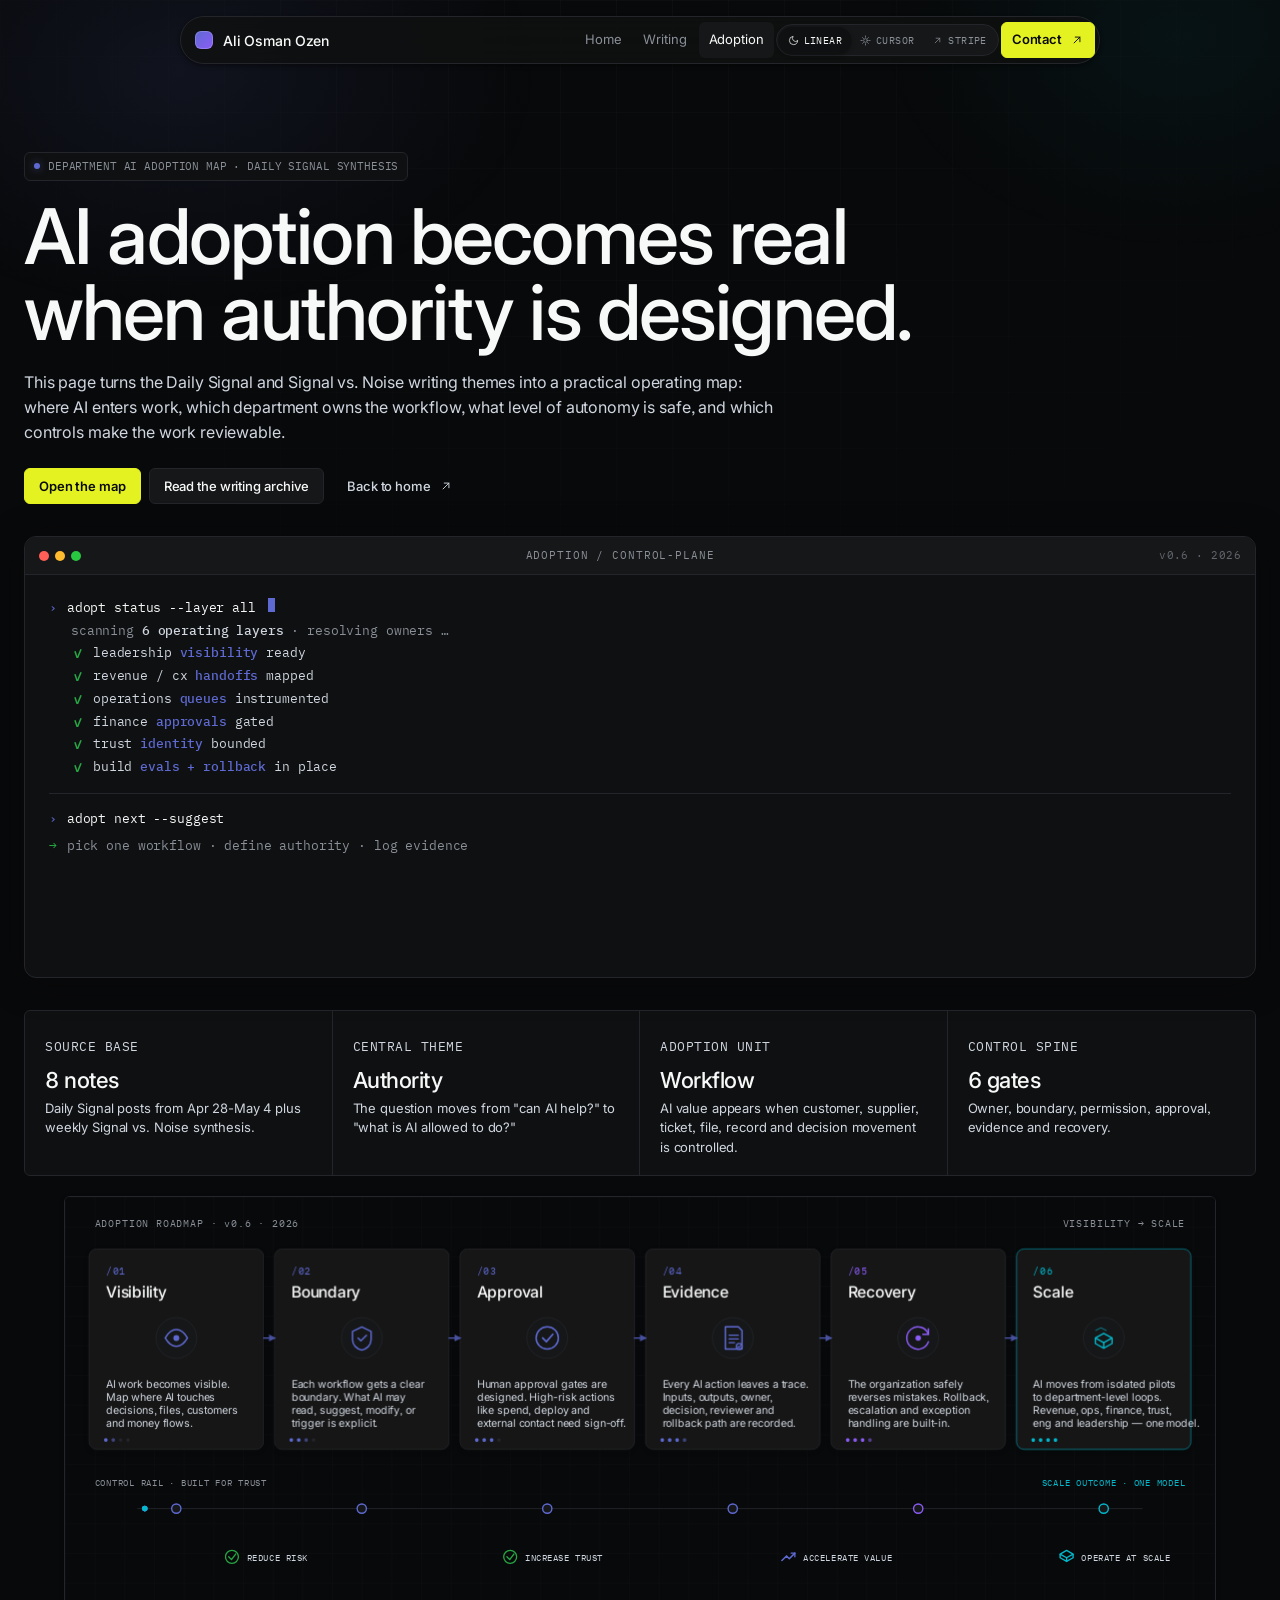
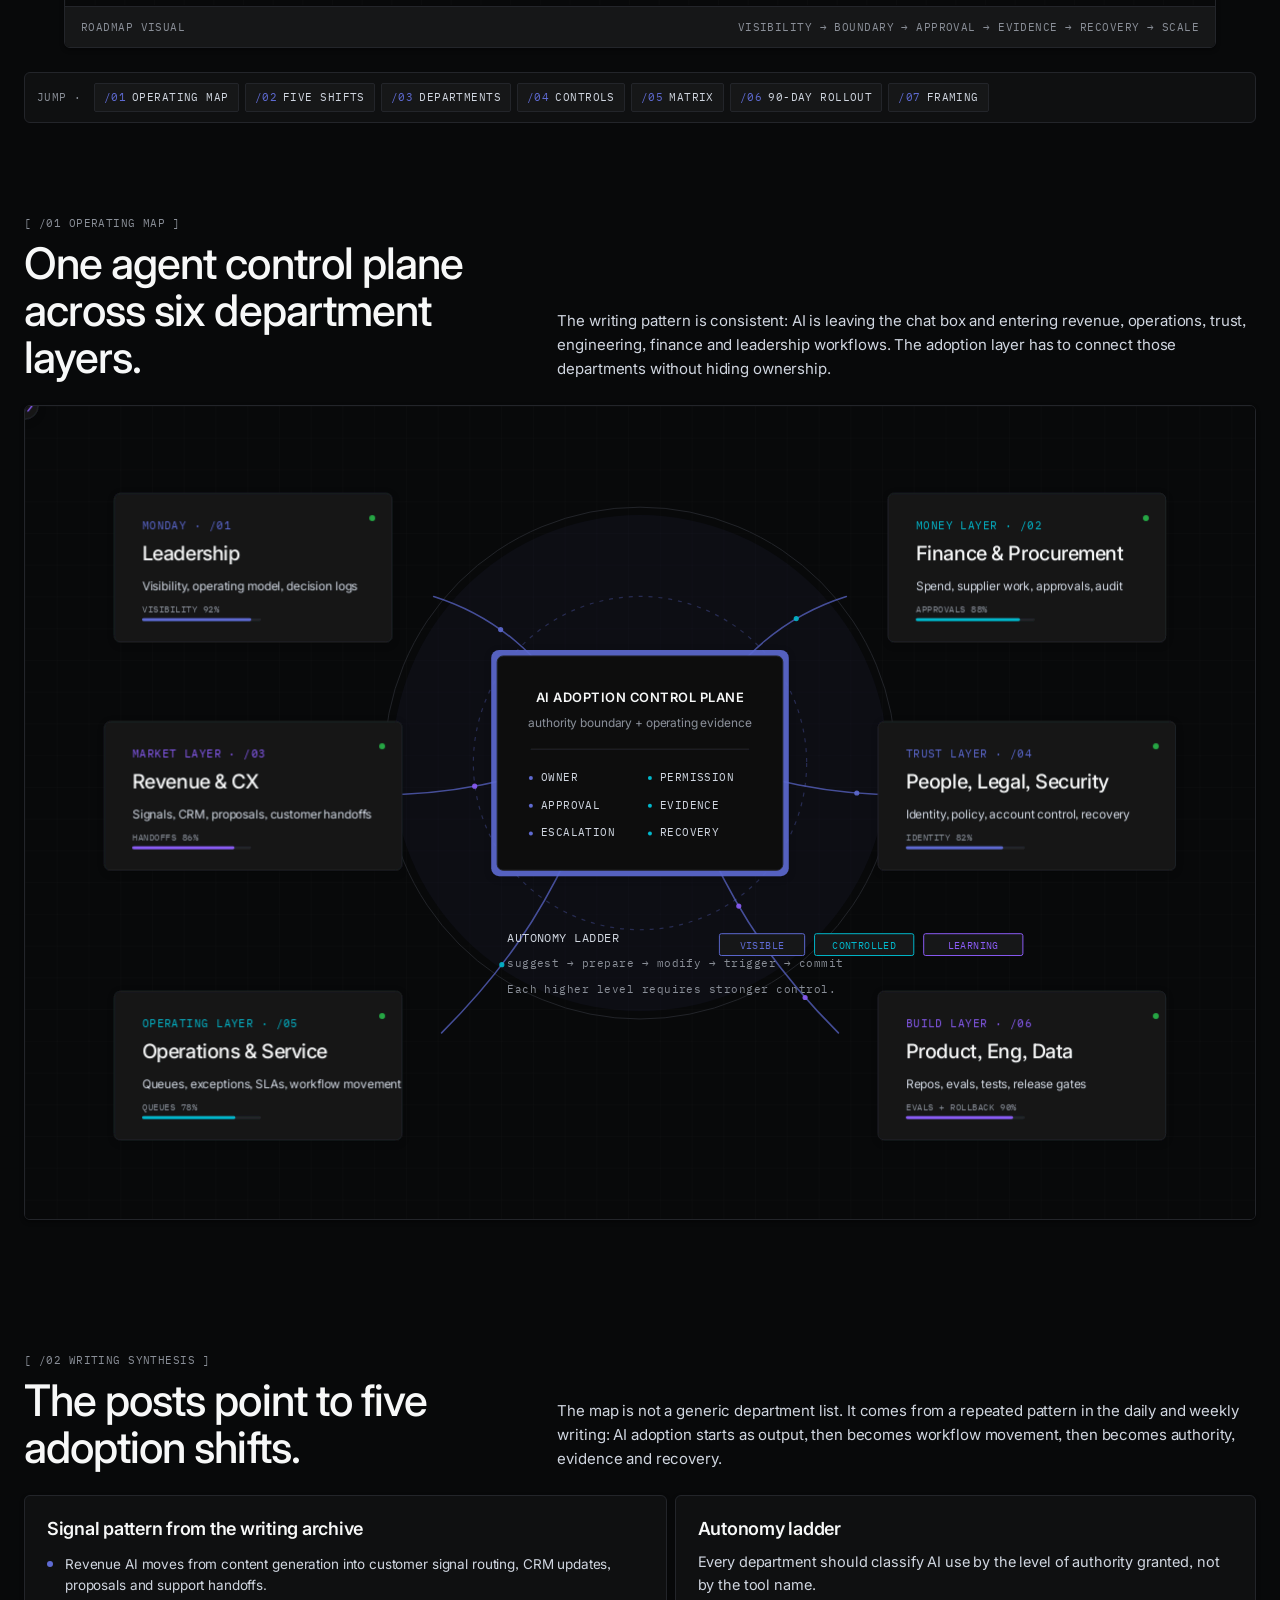
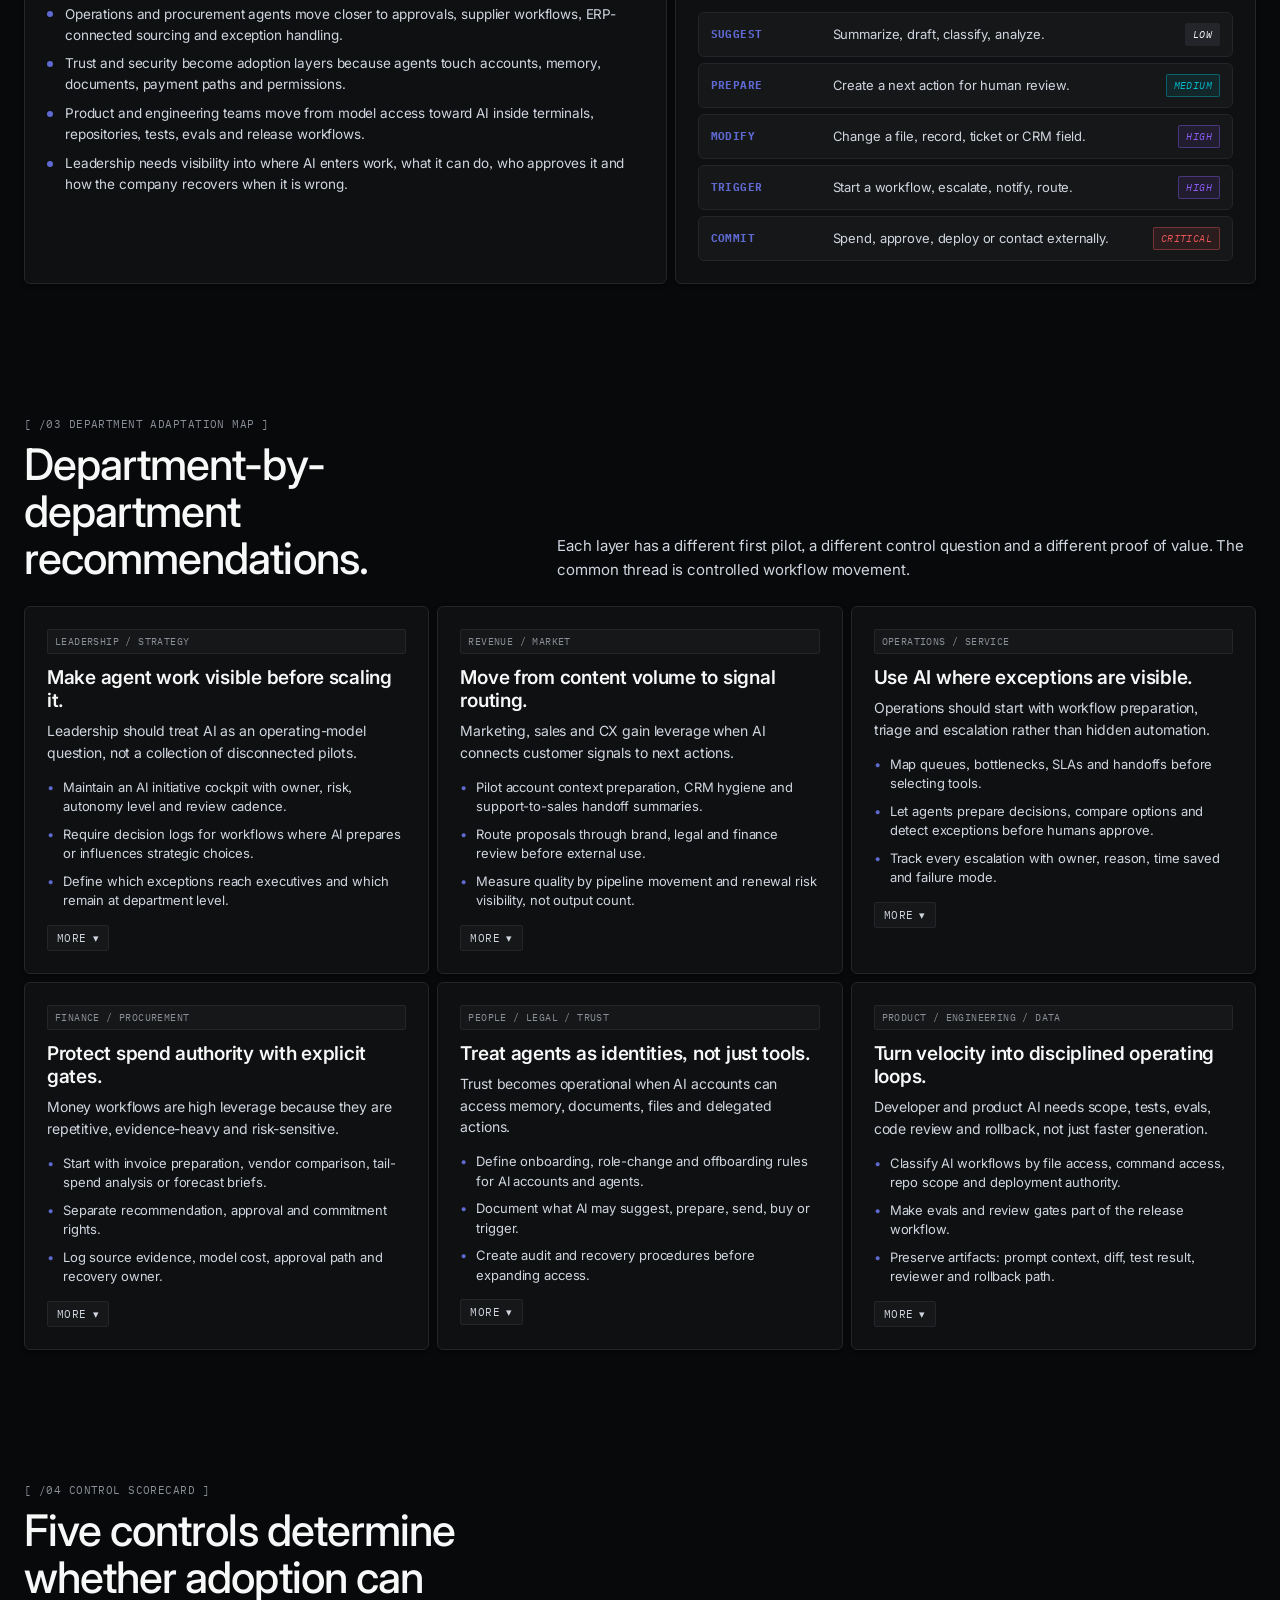
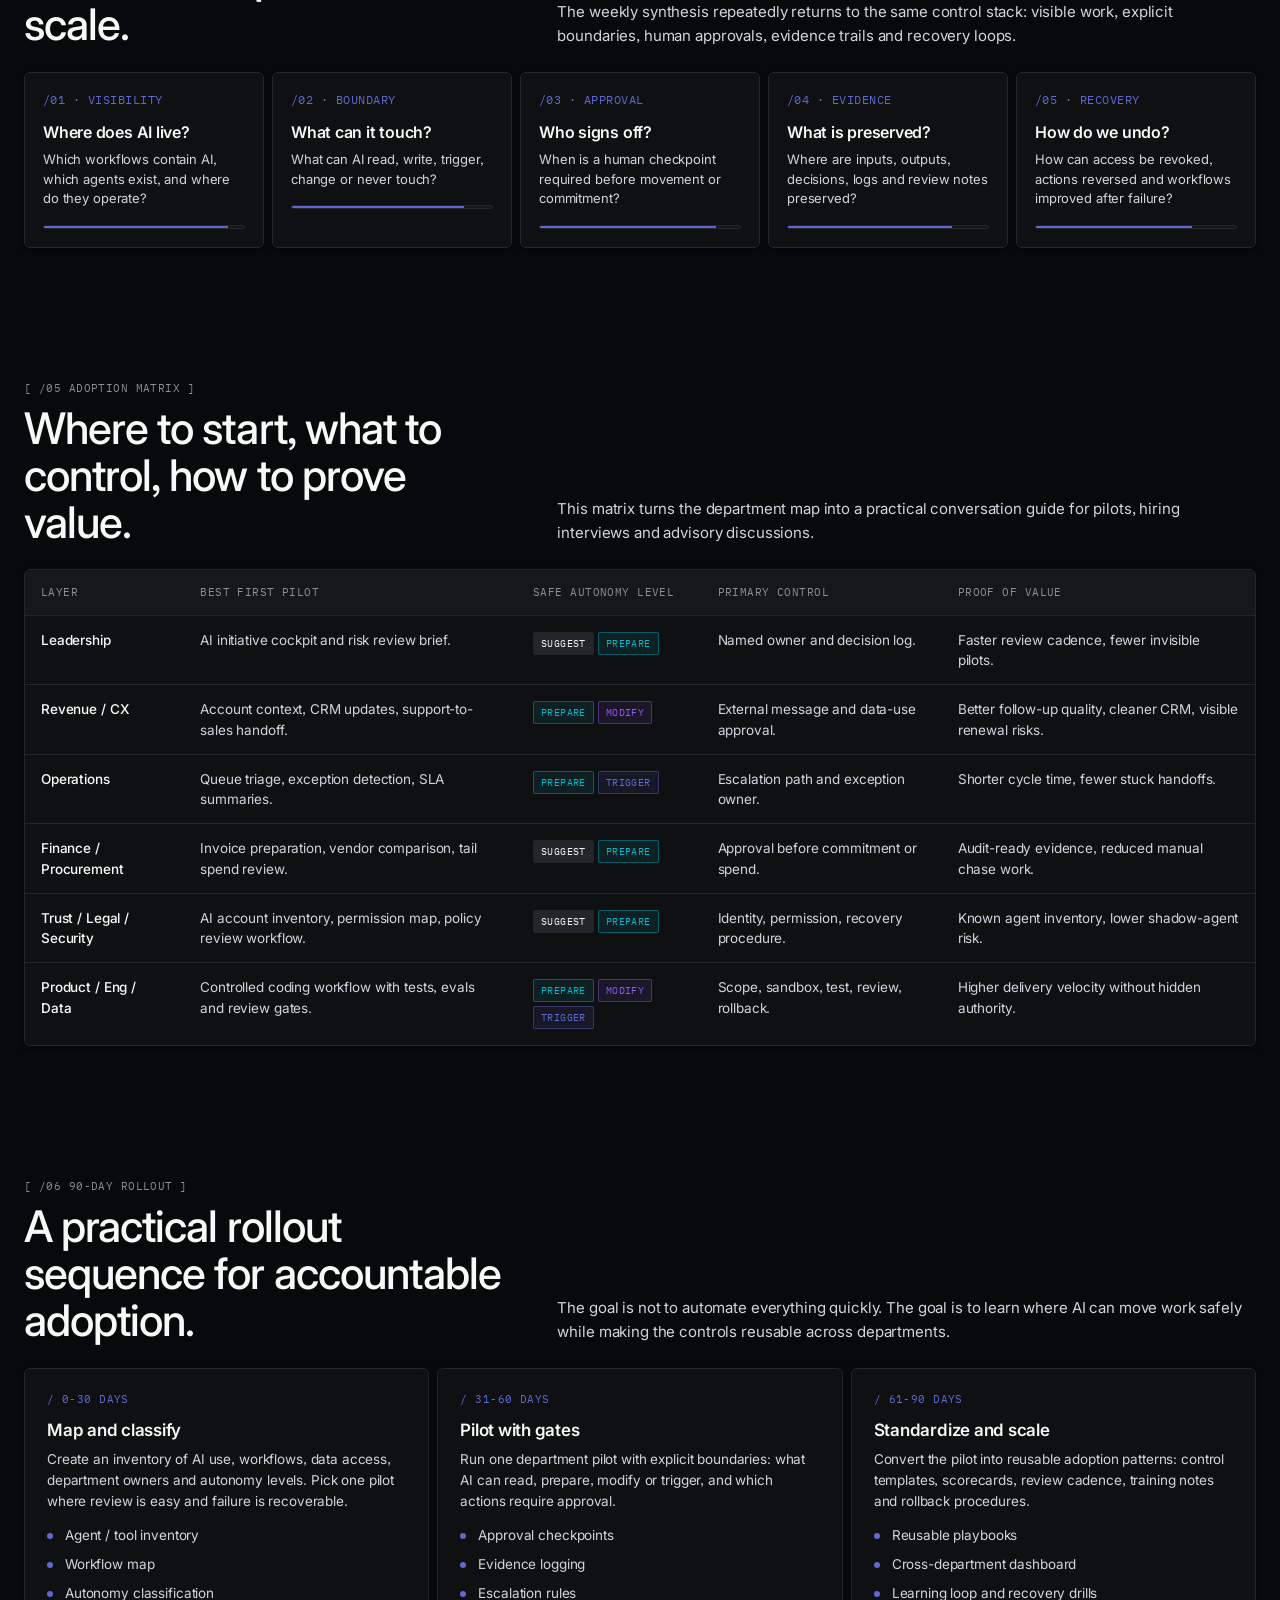
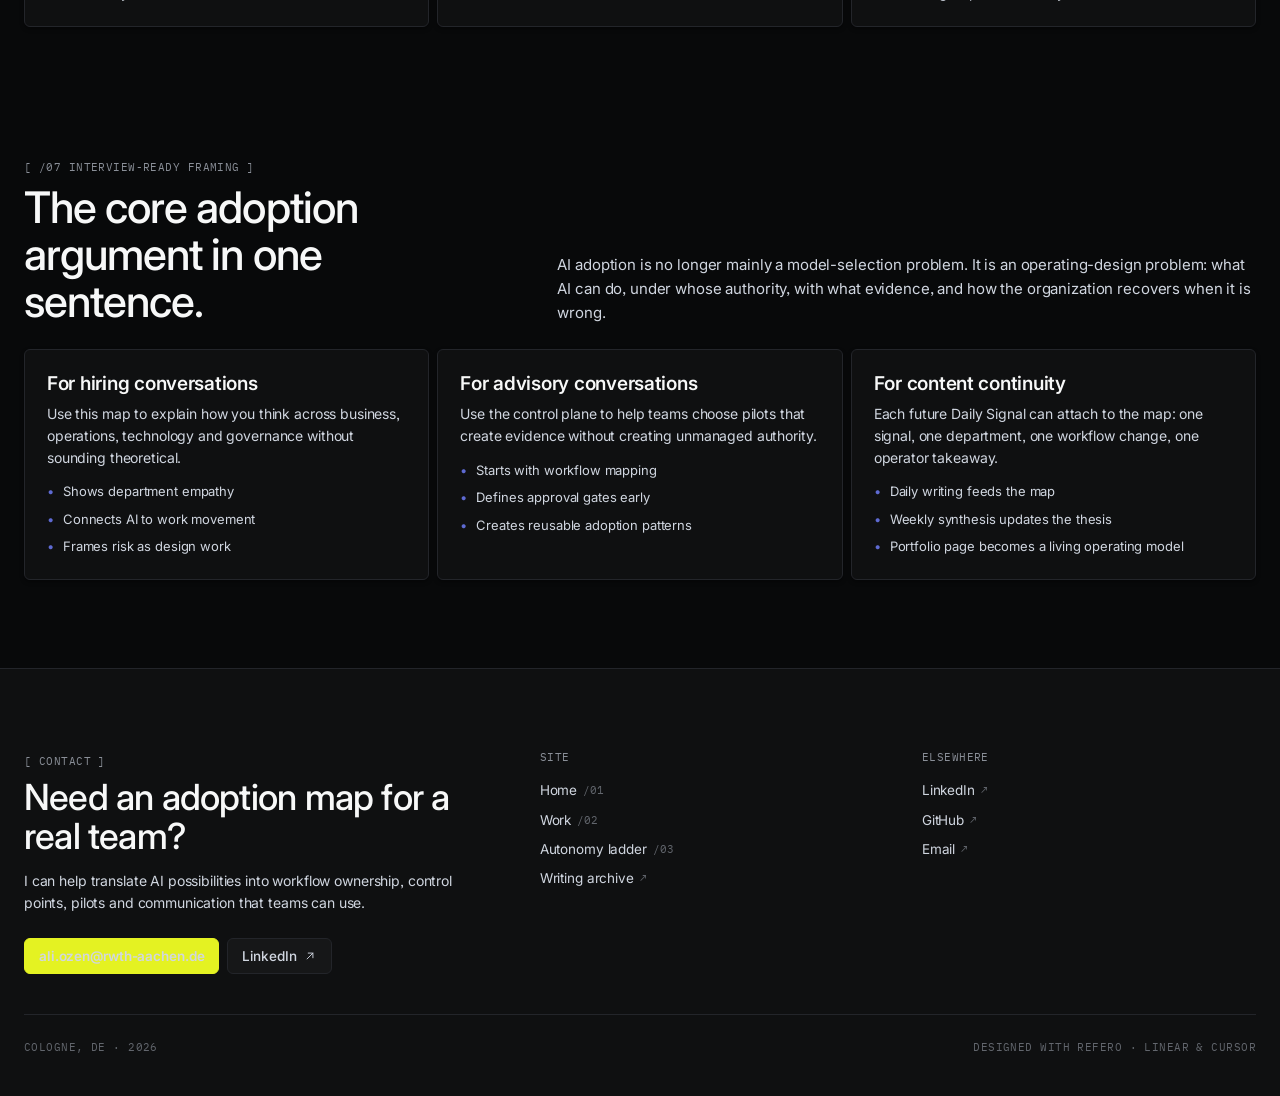
==== commit 3ef0e7d0: "Full-screen responsive layout with safe gutters across all pages" ====
--- a/department-adoption.html
+++ b/department-adoption.html
@@ -102,7 +102,10 @@
       pointer-events:none;
     }
     a{color:inherit;text-decoration:none}
-    .wrap{width:min(1240px,calc(100% - 48px));margin:0 auto}
+    /* Full-screen layout with a safe gutter */
+    .wrap{width:calc(100% - 48px);max-width:none;margin:0 auto}
+    @media (min-width: 1400px) { .wrap{width:calc(100% - 80px)} }
+    @media (min-width: 1800px) { .wrap{width:calc(100% - 120px)} }
 
     .ico{width:14px;height:14px;flex-shrink:0;stroke:currentColor;fill:none;stroke-width:1.6;stroke-linecap:round;stroke-linejoin:round}
 
@@ -382,27 +385,6 @@
     }
     @keyframes dashFlow {
       to { stroke-dashoffset: -40; }
-    }
-
-    /* ============ Hero full-bleed visuals ============ */
-    @media (min-width: 700px) {
-      .hero .source-strip,
-      .hero .control-plane,
-      .hero .roadmap-visual,
-      .hero .jump-strip {
-        width: 100vw;
-        max-width: 100vw;
-        margin-left: calc(-50vw + 50%);
-        margin-right: calc(-50vw + 50%);
-        border-radius: 0;
-        border-left: 0;
-        border-right: 0;
-        box-sizing: border-box;
-      }
-      .hero .roadmap-visual figcaption {
-        padding-left: max(32px, calc(50vw - 600px));
-        padding-right: max(32px, calc(50vw - 600px));
-      }
     }
 
     /* ============ Operating-map particles + icons ============ */
@@ -646,7 +628,7 @@
       .rung{grid-template-columns:1fr;gap:6px}.risk{justify-self:start}
       .footer-grid{grid-template-columns:1fr;gap:32px}.footer-meta{flex-direction:column;gap:12px;align-items:flex-start}
     }
-    @media(max-width:620px){.wrap{width:min(100% - 28px, 1240px)}main{padding-top:96px}}
+    @media(max-width:620px){.wrap{width:calc(100% - 28px)}main{padding-top:96px}}
   </style>
 </head>
 <body>
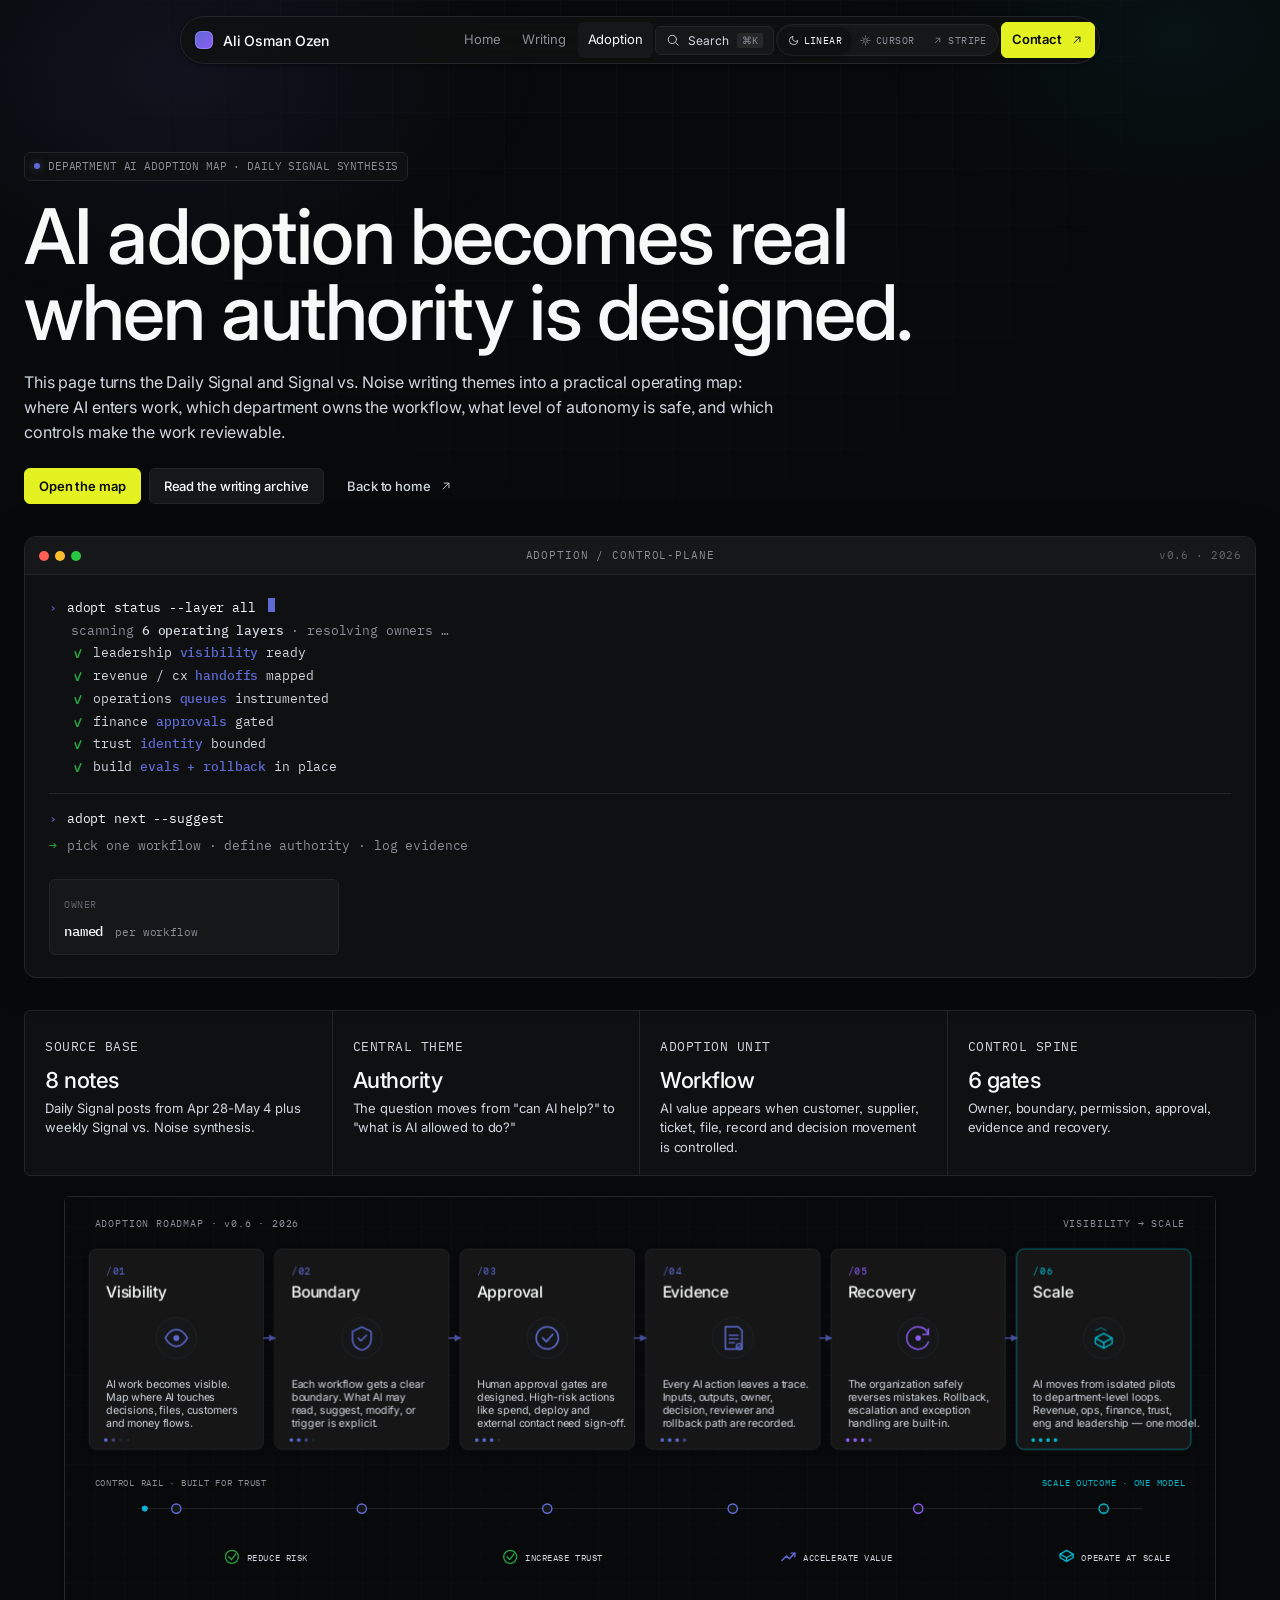
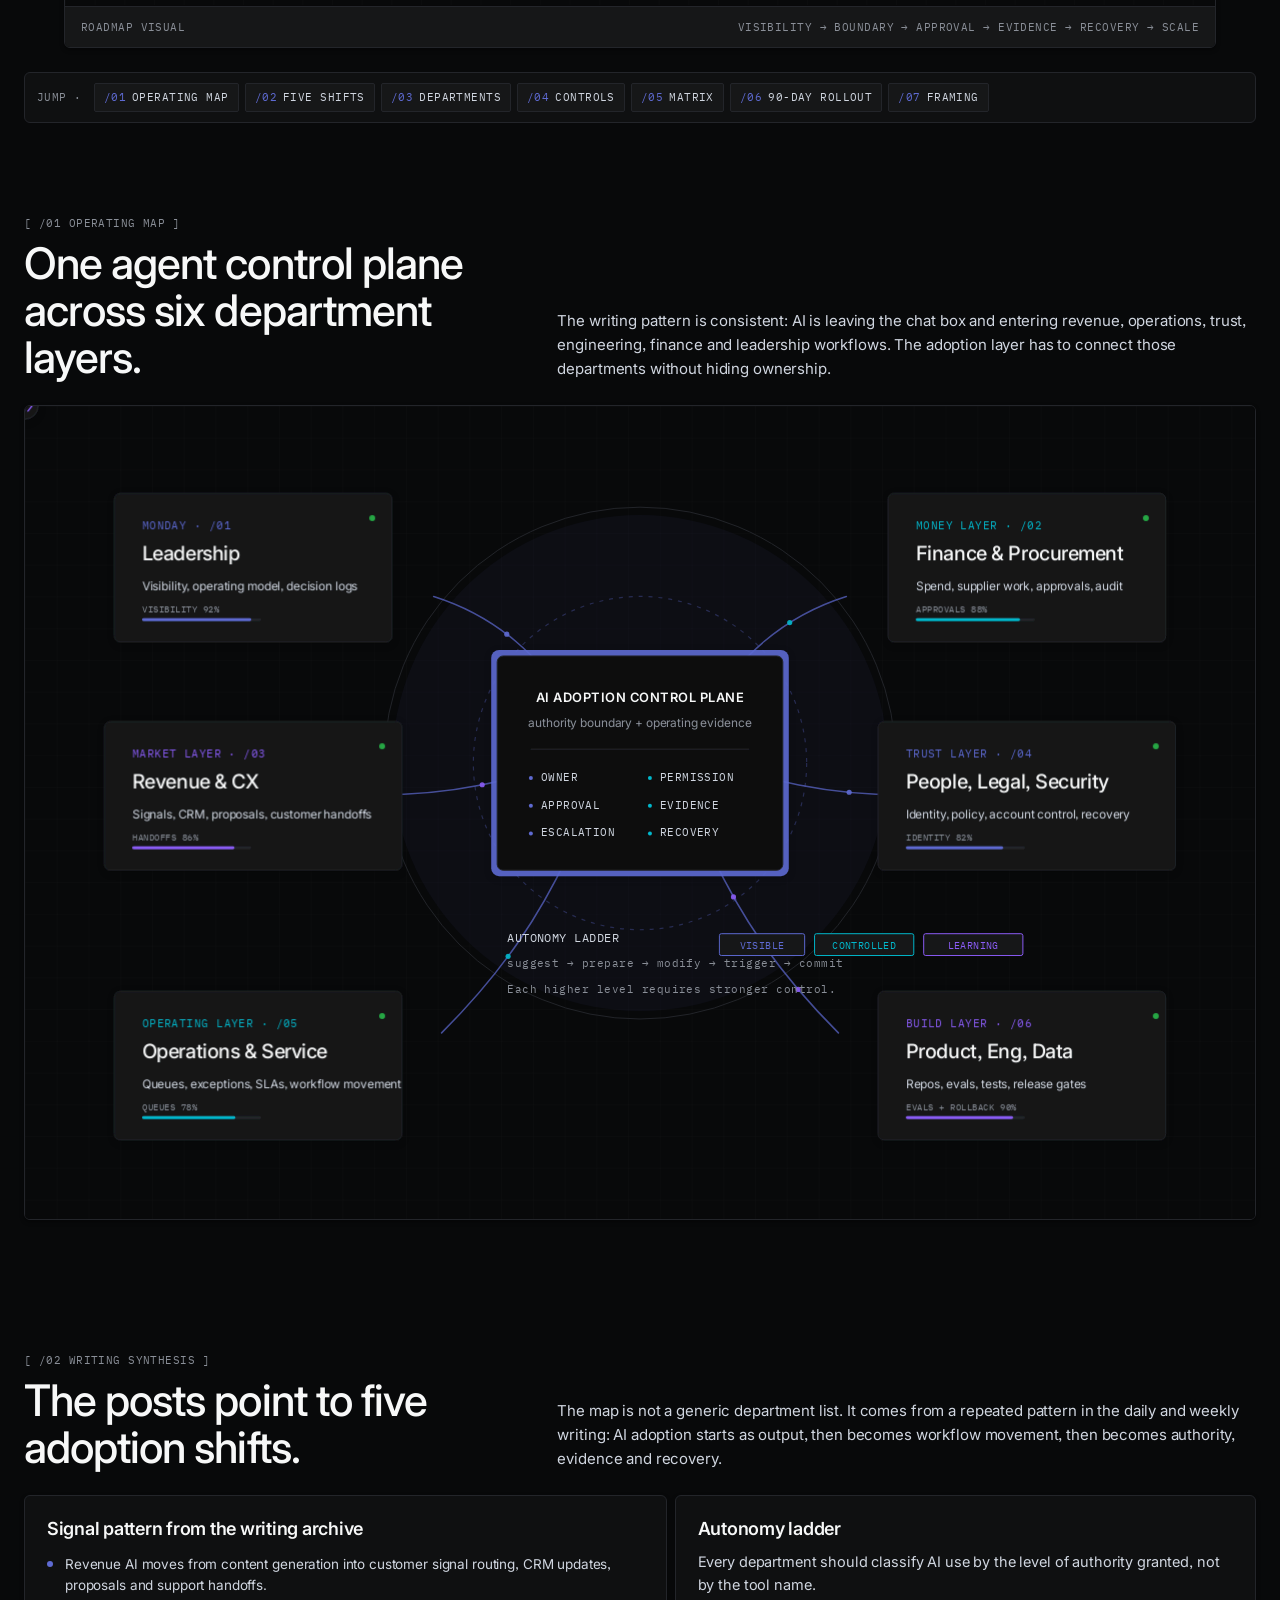
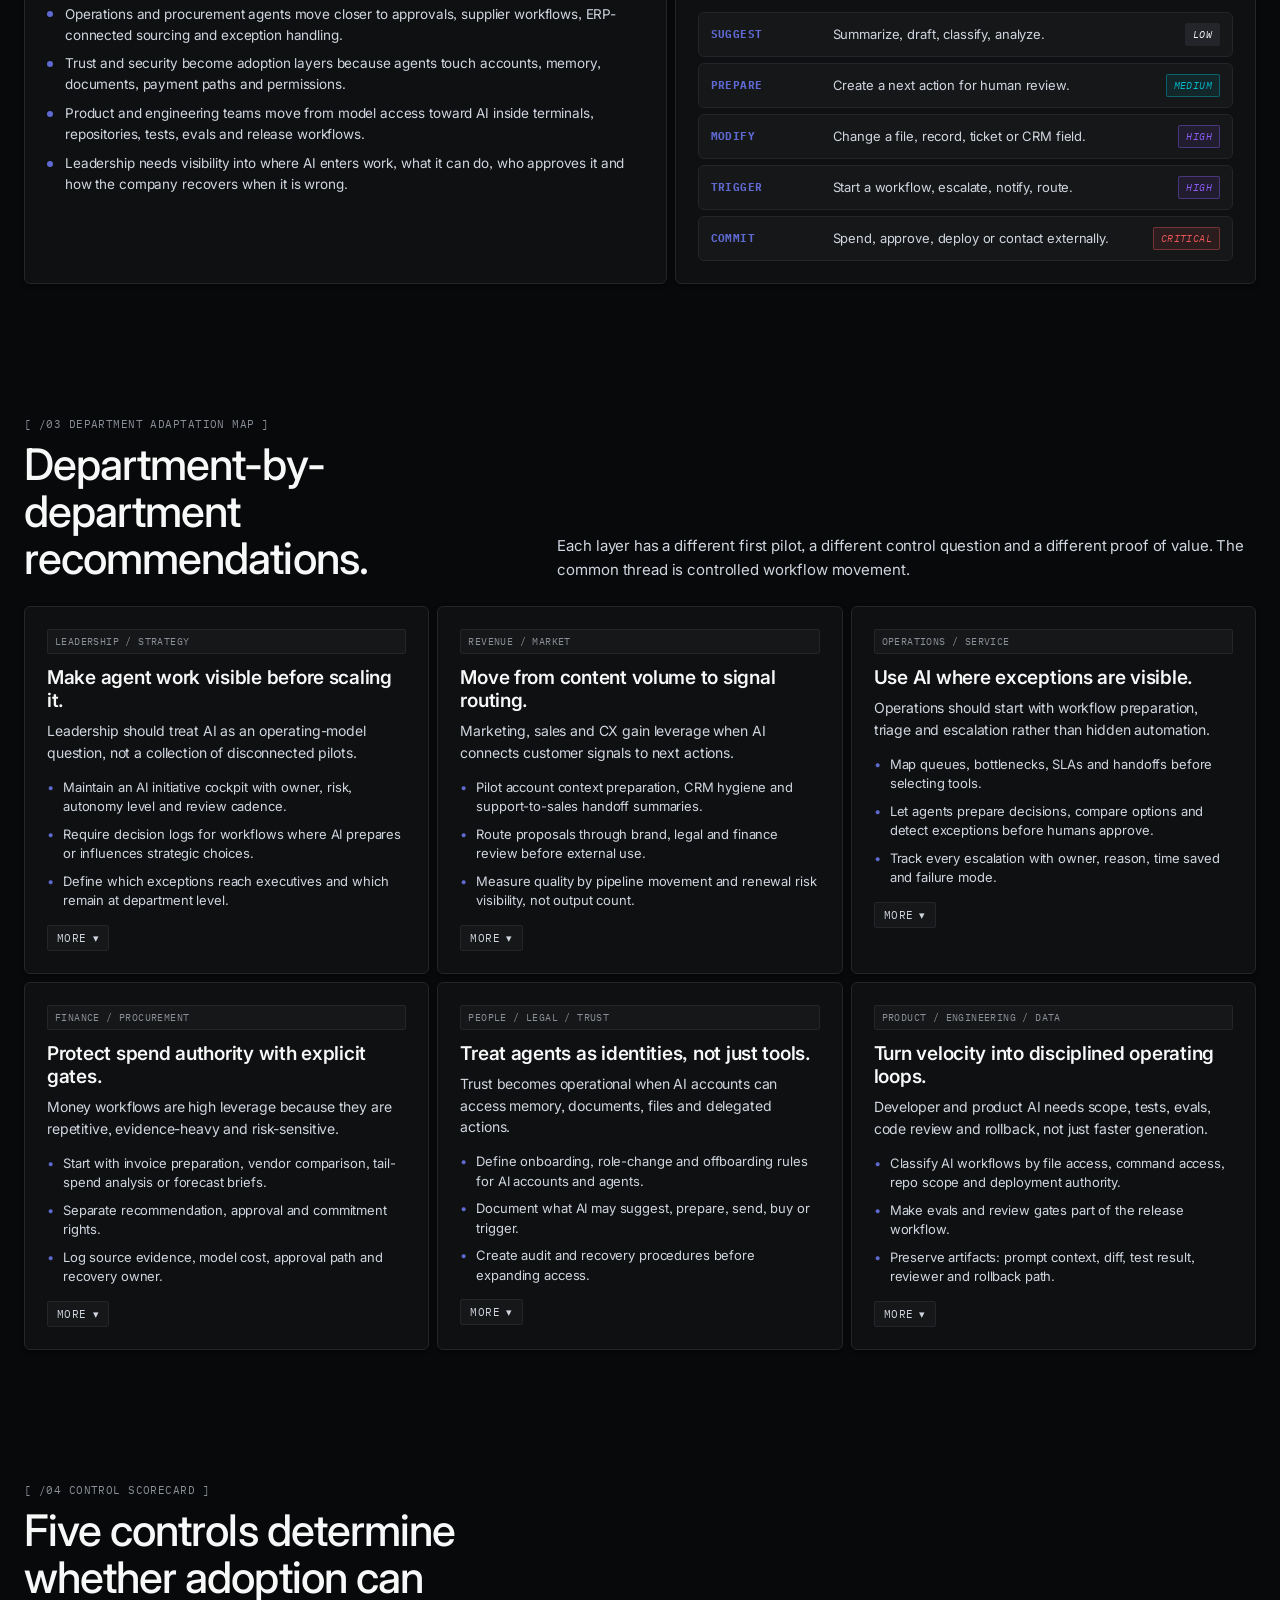
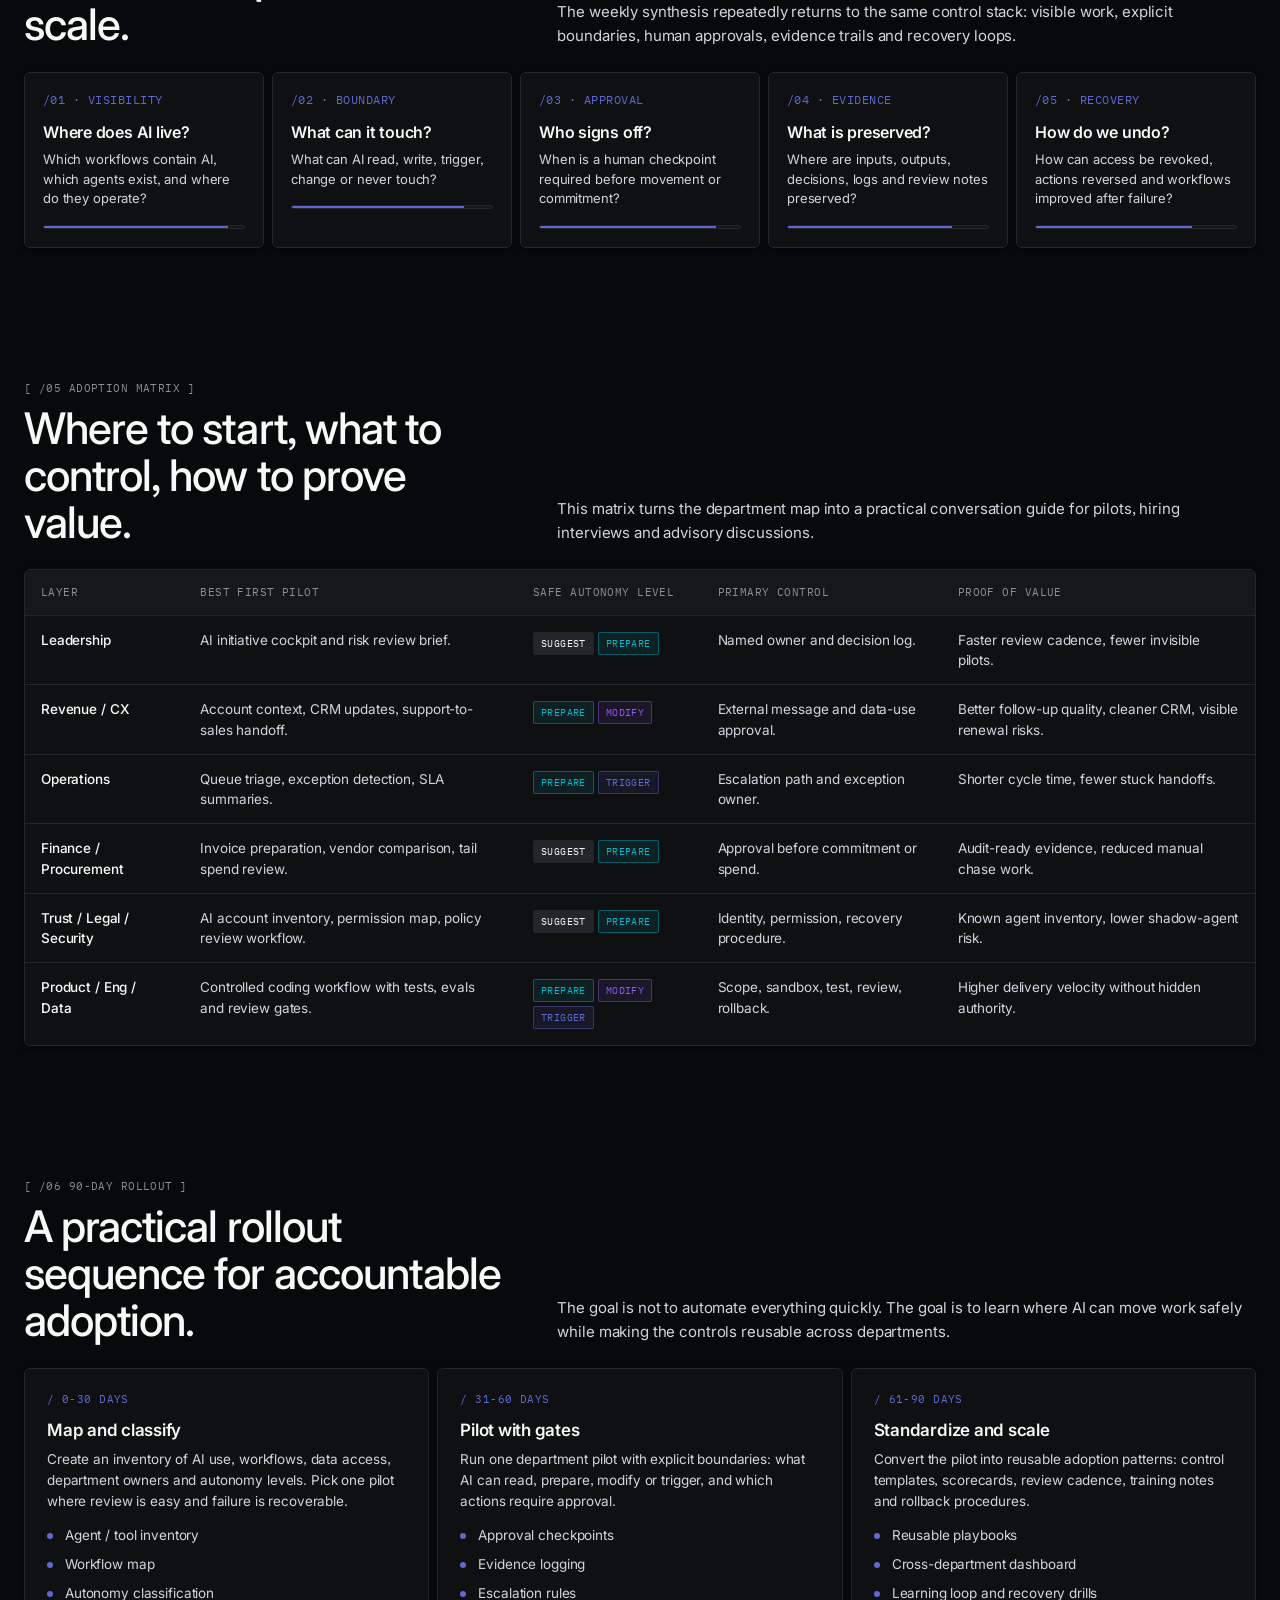
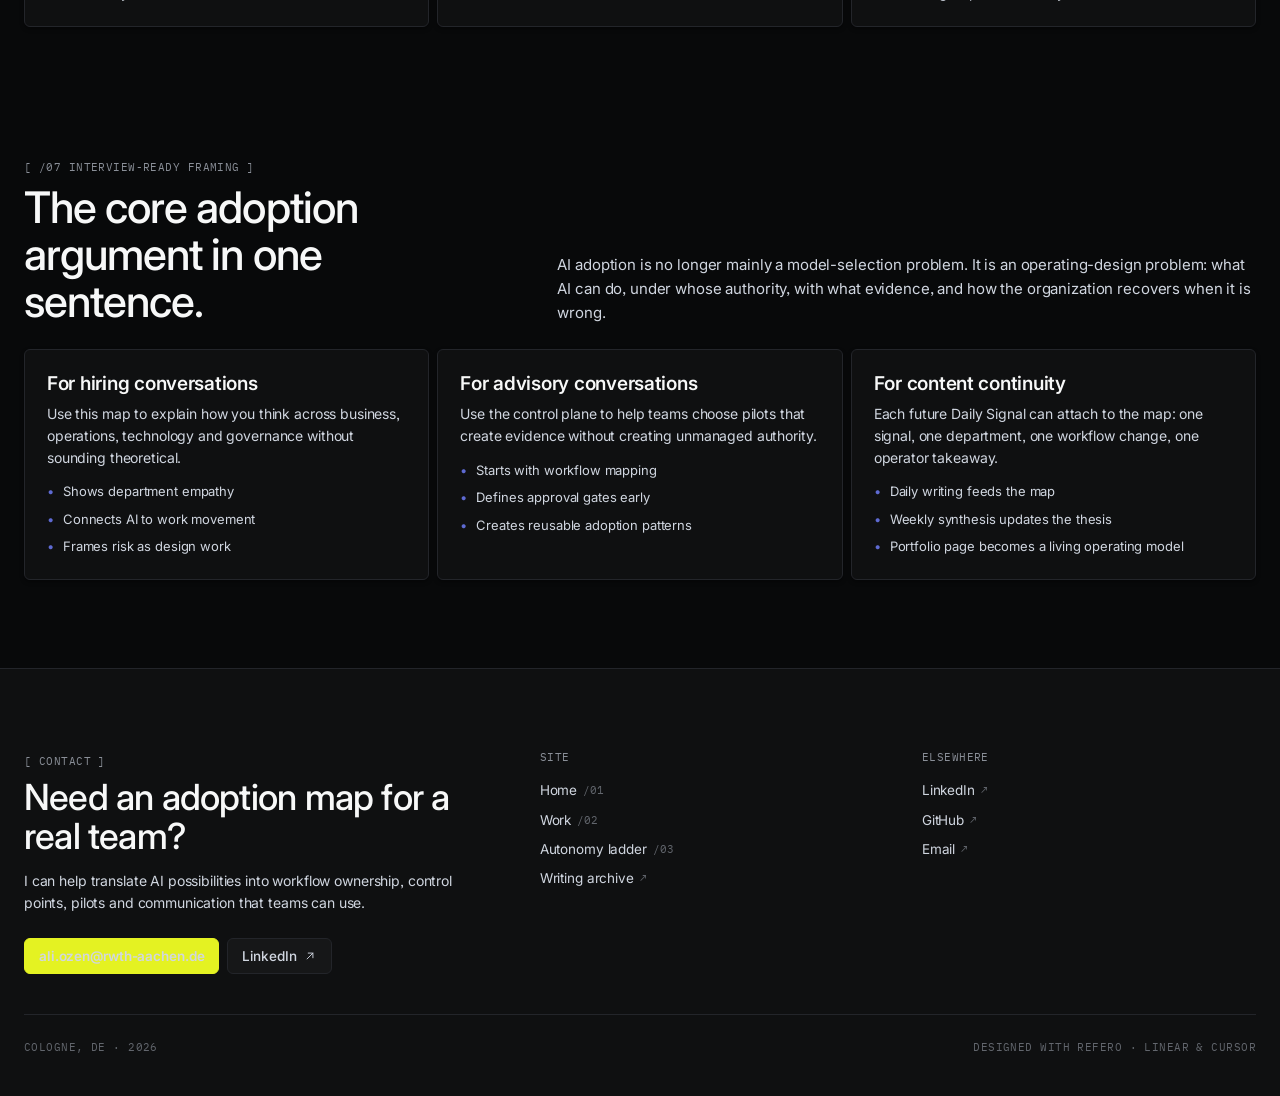
==== commit 5ae29294: "Add unified Cmd+K command palette across all pages" ====
--- a/department-adoption.html
+++ b/department-adoption.html
@@ -1,5 +1,5 @@
 <!doctype html>
-<html lang="en" data-theme="linear">
+<html lang="en" data-theme="linear" data-page="adoption">
 <head>
   <meta charset="utf-8" />
   <meta name="viewport" content="width=device-width, initial-scale=1" />
@@ -629,6 +629,38 @@
       .footer-grid{grid-template-columns:1fr;gap:32px}.footer-meta{flex-direction:column;gap:12px;align-items:flex-start}
     }
     @media(max-width:620px){.wrap{width:calc(100% - 28px)}main{padding-top:96px}}
+
+    /* ===================== Command palette (Cmd+K) ===================== */
+    .cmdk-backdrop{position:fixed;inset:0;z-index:80;display:none;align-items:flex-start;justify-content:center;background:color-mix(in srgb, var(--bg) 70%, transparent);backdrop-filter:blur(6px);padding-top:96px}
+    .cmdk-backdrop.open{display:flex;animation:cmdkFade .15s ease}
+    @keyframes cmdkFade{from{opacity:0}to{opacity:1}}
+    .cmdk{width:min(640px,calc(100% - 48px));background:var(--surface-1);border:1px solid var(--border-soft);border-radius:var(--r-lg);box-shadow:var(--shadow-xl);display:flex;flex-direction:column;max-height:72vh;overflow:hidden}
+    .cmdk-search{display:flex;align-items:center;gap:10px;padding:14px 16px;border-bottom:1px solid var(--border);background:var(--surface-1)}
+    .cmdk-search .ico{color:var(--text-3);width:16px;height:16px}
+    .cmdk-input{flex:1;background:transparent;border:0;outline:none;color:var(--text-1);font-family:var(--font-sans);font-size:15px;letter-spacing:-0.13px}
+    .cmdk-input::placeholder{color:var(--text-3)}
+    .cmdk-esc{font-family:var(--font-mono);font-size:11px;color:var(--text-3);padding:3px 6px;border-radius:var(--r-tag);background:var(--surface-2);border:1px solid var(--border)}
+    .cmdk-list{overflow:auto;padding:6px}
+    .cmdk-section{padding:10px 12px 4px;font-family:var(--font-mono);font-size:10px;color:var(--text-4);text-transform:uppercase;letter-spacing:0.06em}
+    .cmdk-result{display:grid;grid-template-columns:22px 1fr auto;gap:12px;align-items:center;width:100%;text-align:left;padding:9px 12px;border:0;border-radius:var(--r-md);background:transparent;color:var(--text-1);cursor:pointer;font:inherit}
+    .cmdk-result .ico{color:var(--text-3);width:14px;height:14px}
+    .cmdk-result:hover,.cmdk-result.active{background:var(--surface-2)}
+    .cmdk-result:hover .ico,.cmdk-result.active .ico{color:var(--accent)}
+    .cmdk-result .ttl{display:block;font-size:14px;font-weight:510;color:var(--text-1);letter-spacing:-0.012em}
+    .cmdk-result .meta{display:block;margin-top:2px;font-family:var(--font-mono);font-size:11px;color:var(--text-3);text-transform:uppercase;letter-spacing:0.04em}
+    .cmdk-result .arr{color:var(--accent);opacity:0;transition:opacity .15s;font-family:var(--font-mono);font-size:12px}
+    .cmdk-result .cur{font-family:var(--font-mono);font-size:10px;color:var(--accent);text-transform:uppercase;letter-spacing:0.06em;padding:2px 6px;border-radius:var(--r-tag);border:1px solid color-mix(in srgb, var(--accent) 30%, transparent);background:color-mix(in srgb, var(--accent) 10%, transparent)}
+    .cmdk-result:hover .arr,.cmdk-result.active .arr{opacity:1}
+    .cmdk-empty{padding:32px 16px;text-align:center;color:var(--text-3);font-size:13px}
+    .cmdk-foot{padding:8px 14px;border-top:1px solid var(--border);background:var(--surface-2);display:flex;justify-content:space-between;color:var(--text-3);font-family:var(--font-mono);font-size:11px;text-transform:uppercase;letter-spacing:0.04em}
+    .cmdk-foot kbd{font-family:var(--font-mono);font-size:10px;color:var(--text-2);padding:1px 5px;border-radius:var(--r-tag);background:var(--surface-1);border:1px solid var(--border);margin:0 2px}
+    .cmdk-trigger{display:inline-flex;align-items:center;gap:8px;padding:6px 10px;border-radius:var(--r-md);border:1px solid var(--border);background:var(--surface-2);color:var(--text-2);font-family:var(--font-sans);font-size:12px;cursor:pointer;transition:background .15s,border-color .15s,color .15s}
+    .cmdk-trigger:hover{background:var(--surface-3);border-color:var(--border-soft);color:var(--text-1)}
+    .cmdk-trigger kbd{font-family:var(--font-mono);font-size:10px;color:var(--text-3);padding:1px 5px;border-radius:var(--r-tag);background:color-mix(in srgb, currentColor 14%, transparent)}
+    @media (max-width: 700px){
+      .cmdk-backdrop{padding-top:64px}
+      .cmdk-trigger .lbl{display:none}
+    }
   </style>
 </head>
 <body>
@@ -637,6 +669,15 @@
       <symbol id="i-arrow-up-right" viewBox="0 0 24 24"><path d="M7 17L17 7M9 7h8v8" stroke-linecap="round" stroke-linejoin="round"/></symbol>
       <symbol id="i-sun" viewBox="0 0 24 24"><circle cx="12" cy="12" r="4"/><path d="M12 2v3M12 19v3M2 12h3M19 12h3M5.6 5.6l2.1 2.1M16.3 16.3l2.1 2.1M5.6 18.4l2.1-2.1M16.3 7.7l2.1-2.1"/></symbol>
       <symbol id="i-moon" viewBox="0 0 24 24"><path d="M21 12.8A9 9 0 1 1 11.2 3a7 7 0 0 0 9.8 9.8z"/></symbol>
+      <symbol id="i-search" viewBox="0 0 24 24"><circle cx="11" cy="11" r="7"/><path d="M21 21l-4-4"/></symbol>
+      <symbol id="i-home" viewBox="0 0 24 24"><path d="M3 11l9-7 9 7v9a1 1 0 0 1-1 1h-5v-7h-6v7H4a1 1 0 0 1-1-1z"/></symbol>
+      <symbol id="i-edit" viewBox="0 0 24 24"><path d="M4 20h4l10-10-4-4L4 16z"/><path d="M14 6l4 4"/></symbol>
+      <symbol id="i-anchor" viewBox="0 0 24 24"><circle cx="12" cy="5" r="2"/><path d="M12 7v14"/><path d="M5 13c0 4 3 7 7 7s7-3 7-7"/><path d="M5 13H2M19 13h3M9 9h6"/></symbol>
+      <symbol id="i-mail" viewBox="0 0 24 24"><rect x="3" y="5" width="18" height="14" rx="2"/><path d="M3 7l9 6 9-6"/></symbol>
+      <symbol id="i-link" viewBox="0 0 24 24"><path d="M10 14a4 4 0 0 0 5.66 0l3-3a4 4 0 1 0-5.66-5.66l-1 1"/><path d="M14 10a4 4 0 0 0-5.66 0l-3 3a4 4 0 1 0 5.66 5.66l1-1"/></symbol>
+      <symbol id="i-copy" viewBox="0 0 24 24"><rect x="9" y="9" width="11" height="11" rx="2"/><path d="M5 15V5a2 2 0 0 1 2-2h10"/></symbol>
+      <symbol id="i-grid" viewBox="0 0 24 24"><rect x="3" y="3" width="7" height="7" rx="1"/><rect x="14" y="3" width="7" height="7" rx="1"/><rect x="3" y="14" width="7" height="7" rx="1"/><rect x="14" y="14" width="7" height="7" rx="1"/></symbol>
+      <symbol id="i-stack" viewBox="0 0 24 24"><path d="M12 3l9 5-9 5-9-5 9-5z"/><path d="M3 13l9 5 9-5"/><path d="M3 18l9 5 9-5"/></symbol>
     </defs>
   </svg>
 
@@ -650,6 +691,11 @@
         <a href="index.html" class="hide-sm">Home</a>
         <a href="writing-archive.html">Writing</a>
         <a href="department-adoption.html" aria-current="page">Adoption</a>
+        <button type="button" class="cmdk-trigger" id="cmdkTrigger" aria-label="Open command palette" title="Open command palette (⌘K / Ctrl+K)">
+          <svg class="ico" aria-hidden="true"><use href="#i-search"/></svg>
+          <span class="lbl">Search</span>
+          <kbd>⌘K</kbd>
+        </button>
         <div class="theme-picker" role="group" aria-label="Theme">
           <button type="button" data-theme-set="linear" aria-pressed="true" title="Linear (Midnight Command)">
             <svg class="ico" aria-hidden="true"><use href="#i-moon"/></svg><span class="lbl">Linear</span>
@@ -1465,6 +1511,22 @@
     </section>
   </main>
 
+  <!-- Command palette overlay -->
+  <div class="cmdk-backdrop" id="cmdkBackdrop" role="dialog" aria-modal="true" aria-label="Command palette">
+    <div class="cmdk">
+      <div class="cmdk-search">
+        <svg class="ico" aria-hidden="true"><use href="#i-search"/></svg>
+        <input class="cmdk-input" id="cmdkInput" type="text" placeholder="Type to search or jump (try theme, contact, operating map)…" autocomplete="off" />
+        <span class="cmdk-esc">ESC</span>
+      </div>
+      <div class="cmdk-list" id="cmdkList"></div>
+      <div class="cmdk-foot">
+        <span><kbd>↑</kbd><kbd>↓</kbd> navigate · <kbd>↵</kbd> select · <kbd>esc</kbd> close</span>
+        <span>⌘K anywhere</span>
+      </div>
+    </div>
+  </div>
+
   <footer class="footer" id="contact">
     <div class="wrap">
       <div class="footer-grid">
@@ -1672,6 +1734,114 @@
         });
       });
     })();
+
+    /* Command palette (Cmd+K) */
+    (function () {
+      var backdrop = document.getElementById('cmdkBackdrop');
+      var input = document.getElementById('cmdkInput');
+      var list = document.getElementById('cmdkList');
+      if (!backdrop || !input || !list) return;
+      var trigger = document.getElementById('cmdkTrigger') || document.getElementById('searchTrigger');
+      var pageId = document.documentElement.dataset.page || 'home';
+      function setTheme(t) {
+        if (['linear','cursor','stripe'].indexOf(t) < 0) return;
+        document.documentElement.setAttribute('data-theme', t);
+        try { localStorage.setItem('theme', t); } catch (e) {}
+        var meta = document.getElementById('theme-color-meta');
+        var col = { linear:'#08090a', cursor:'#f7f7f4', stripe:'#ffffff' }[t];
+        if (meta && col) meta.setAttribute('content', col);
+        document.querySelectorAll('.theme-picker [data-theme-set]').forEach(function (b) {
+          b.setAttribute('aria-pressed', b.dataset.themeSet === t ? 'true' : 'false');
+        });
+      }
+      function toast(msg) {
+        var t = document.createElement('div');
+        t.textContent = msg;
+        t.style.cssText = 'position:fixed;bottom:24px;left:50%;transform:translateX(-50%);background:var(--surface-1);border:1px solid var(--border-soft);color:var(--text-1);padding:10px 14px;border-radius:8px;font:13px var(--font-sans);box-shadow:var(--shadow-xl);z-index:200;opacity:0;transition:opacity .2s';
+        document.body.appendChild(t);
+        requestAnimationFrame(function(){ t.style.opacity='1'; });
+        setTimeout(function(){ t.style.opacity='0'; setTimeout(function(){ t.remove(); }, 250); }, 1600);
+      }
+      function copyEmail() {
+        var email = 'ali.ozen@rwth-aachen.de';
+        if (navigator.clipboard) { navigator.clipboard.writeText(email).then(function(){ toast('Copied ' + email); }).catch(function(){ toast(email); }); }
+        else { toast(email); }
+      }
+      var commands = [];
+      commands.push(
+        { section:'Navigate', label:'Home', icon:'i-home', meta:'index.html', current: pageId==='home', action: function(){ location.href = 'index.html'; } },
+        { section:'Navigate', label:'Writing archive', icon:'i-edit', meta:'writing-archive.html', current: pageId==='writing', action: function(){ location.href = 'writing-archive.html'; } },
+        { section:'Navigate', label:'Department AI adoption', icon:'i-grid', meta:'department-adoption.html', current: pageId==='adoption', action: function(){ location.href = 'department-adoption.html'; } }
+      );
+      var sectionEls = document.querySelectorAll('main section[id]');
+      Array.prototype.forEach.call(sectionEls, function(s){
+        var h = s.querySelector('h2') || s.querySelector('h3');
+        if (!h) return;
+        commands.push({
+          section:'Jump to section',
+          label: h.textContent.trim(), icon:'i-anchor', meta:'#'+s.id,
+          action: function(){
+            var y = s.getBoundingClientRect().top + window.pageYOffset - 80;
+            window.scrollTo({ top:y, behavior:'smooth' });
+            history.replaceState(null, '', '#'+s.id);
+          }
+        });
+      });
+      commands.push(
+        { section:'Theme', label:'Linear · midnight command', icon:'i-moon', action: function(){ setTheme('linear'); toast('Theme: Linear'); } },
+        { section:'Theme', label:'Cursor · warm ivory',     icon:'i-sun',  action: function(){ setTheme('cursor'); toast('Theme: Cursor'); } },
+        { section:'Theme', label:'Stripe · architectural blueprint', icon:'i-arrow-up-right', action: function(){ setTheme('stripe'); toast('Theme: Stripe'); } }
+      );
+      commands.push(
+        { section:'Actions', label:'Copy email — ali.ozen@rwth-aachen.de', icon:'i-copy', action: copyEmail },
+        { section:'Actions', label:'Send email', icon:'i-mail', action: function(){ location.href = 'mailto:ali.ozen@rwth-aachen.de'; } },
+        { section:'Actions', label:'Open LinkedIn', icon:'i-link', meta:'linkedin.com/in/0xozen', action: function(){ window.open('https://linkedin.com/in/0xozen','_blank','noopener'); } },
+        { section:'Actions', label:'Open GitHub',   icon:'i-link', meta:'github.com/0xOzen',      action: function(){ window.open('https://github.com/0xOzen','_blank','noopener'); } }
+      );
+      var filtered = commands.slice(), activeIndex = 0;
+      function escapeHtml(s){ return String(s).replace(/[&<>]/g, function(c){ return {'&':'&amp;','<':'&lt;','>':'&gt;'}[c]; }); }
+      function render() {
+        if (!filtered.length) { list.innerHTML = '<div class="cmdk-empty">No matches. Try another query.</div>'; return; }
+        var lastSection = '', html = '';
+        filtered.forEach(function (c, idx) {
+          if (c.section !== lastSection) { html += '<div class="cmdk-section">' + escapeHtml(c.section) + '</div>'; lastSection = c.section; }
+          html += '<button class="cmdk-result' + (idx === activeIndex ? ' active' : '') + '" type="button" data-idx="' + idx + '">' +
+                    '<svg class="ico" aria-hidden="true"><use href="#' + c.icon + '"/></svg>' +
+                    '<span><span class="ttl">' + escapeHtml(c.label) + '</span>' + (c.meta ? '<span class="meta">' + escapeHtml(c.meta) + '</span>' : '') + '</span>' +
+                    (c.current ? '<span class="cur">current</span>' : '<span class="arr">↵</span>') +
+                  '</button>';
+        });
+        list.innerHTML = html;
+        Array.prototype.forEach.call(list.querySelectorAll('.cmdk-result'), function (btn) {
+          btn.addEventListener('click', function () { exec(parseInt(btn.dataset.idx, 10)); });
+          btn.addEventListener('mousemove', function () { var i = parseInt(btn.dataset.idx, 10); if (i !== activeIndex) { activeIndex = i; updateActive(); } });
+        });
+      }
+      function updateActive(){ Array.prototype.forEach.call(list.querySelectorAll('.cmdk-result'), function(btn, i){ btn.classList.toggle('active', i === activeIndex); }); }
+      function exec(idx) { var c = filtered[idx]; if (!c) return; close(); setTimeout(function(){ c.action(); }, 50); }
+      function filter(q) {
+        q = (q || '').trim().toLowerCase();
+        if (!q) filtered = commands.slice();
+        else filtered = commands.filter(function (c) { return (c.label + ' ' + c.section + ' ' + (c.meta||'')).toLowerCase().indexOf(q) !== -1; });
+        activeIndex = 0; render();
+      }
+      function open() { backdrop.classList.add('open'); document.body.style.overflow = 'hidden'; setTimeout(function () { input.focus(); input.select(); }, 0); filter(input.value); }
+      function close() { backdrop.classList.remove('open'); document.body.style.overflow = ''; }
+      if (trigger) trigger.addEventListener('click', open);
+      document.addEventListener('keydown', function (e) {
+        var isMod = e.metaKey || e.ctrlKey;
+        if (isMod && (e.key === 'k' || e.key === 'K')) { e.preventDefault(); if (backdrop.classList.contains('open')) close(); else open(); return; }
+        if (!backdrop.classList.contains('open')) return;
+        if (e.key === 'Escape') { e.preventDefault(); close(); }
+        else if (e.key === 'ArrowDown') { e.preventDefault(); activeIndex = Math.min(activeIndex + 1, filtered.length - 1); updateActive(); scrollActive(); }
+        else if (e.key === 'ArrowUp')   { e.preventDefault(); activeIndex = Math.max(activeIndex - 1, 0); updateActive(); scrollActive(); }
+        else if (e.key === 'Enter')     { e.preventDefault(); exec(activeIndex); }
+      });
+      function scrollActive() { var act = list.querySelector('.cmdk-result.active'); if (act) act.scrollIntoView({ block: 'nearest' }); }
+      input.addEventListener('input', function () { filter(input.value); });
+      backdrop.addEventListener('click', function (e) { if (e.target === backdrop) close(); });
+      filter('');
+    })();
   </script>
 </body>
 </html>
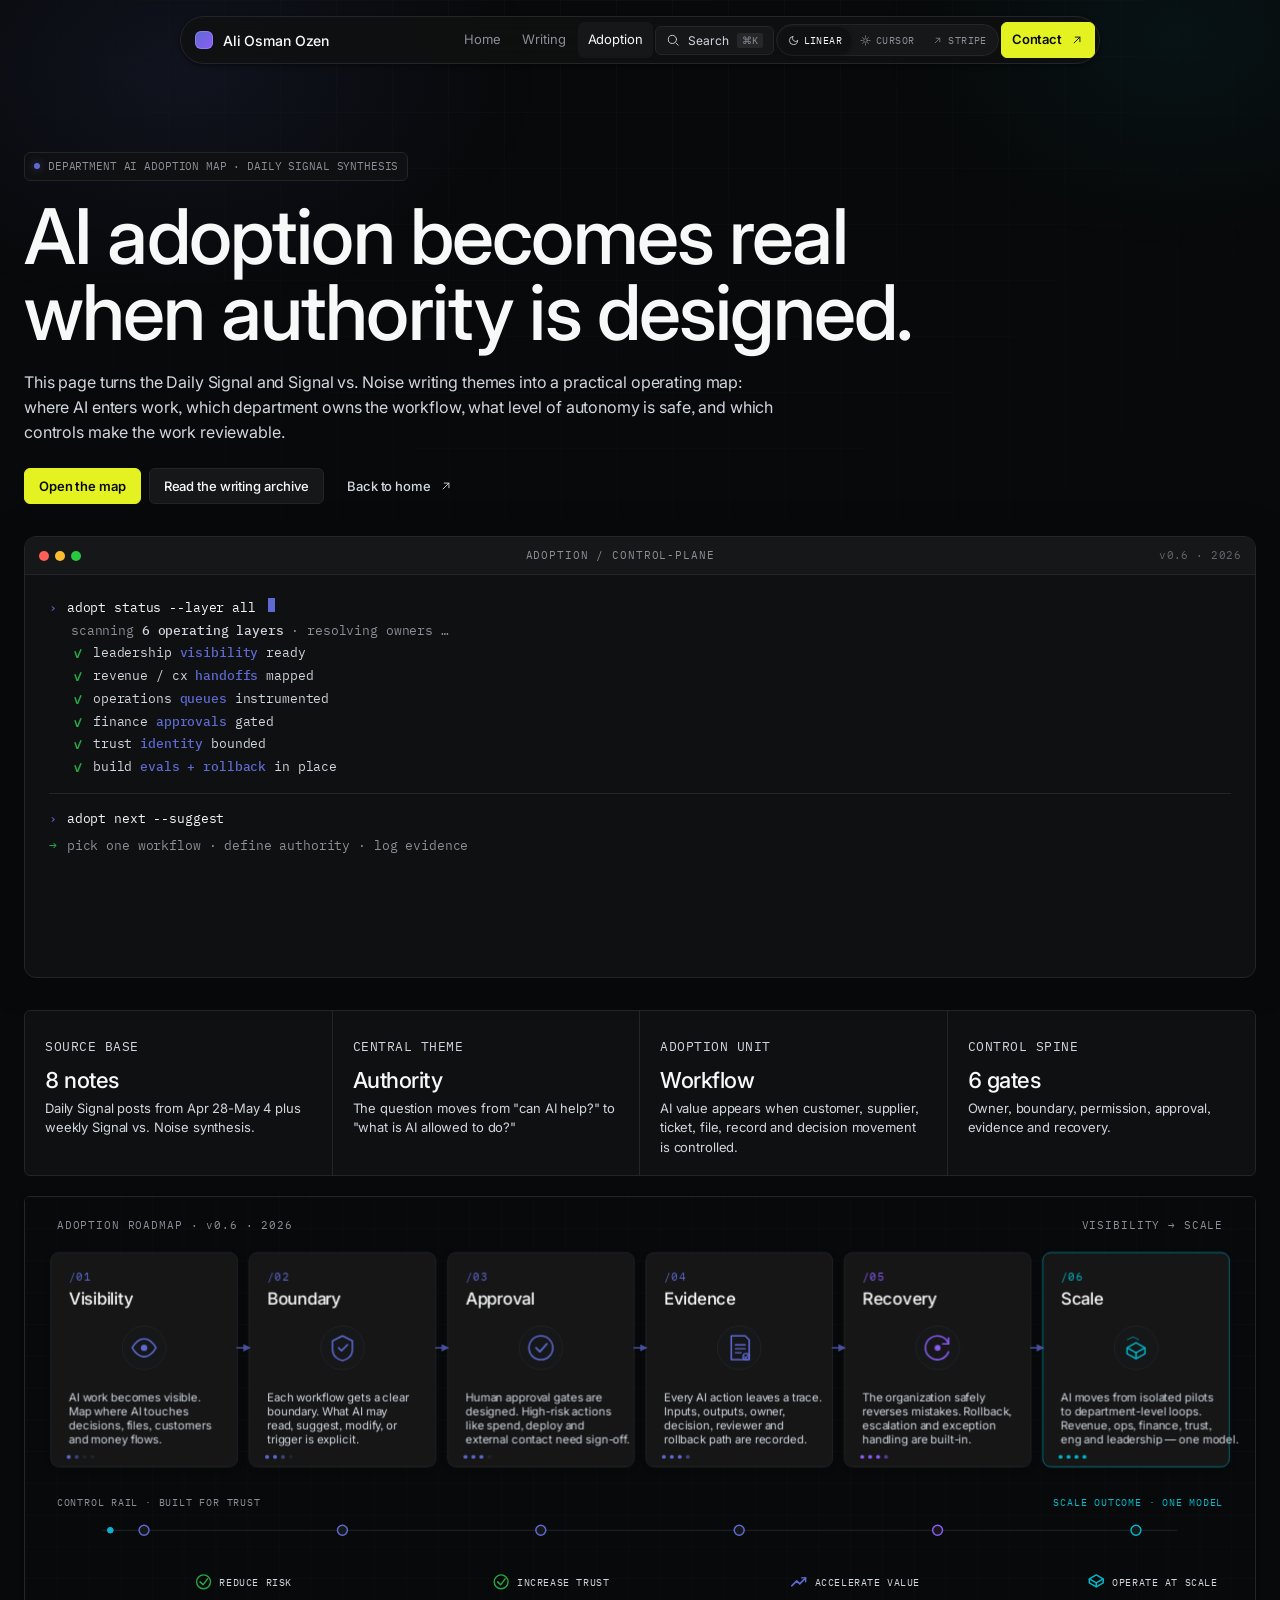
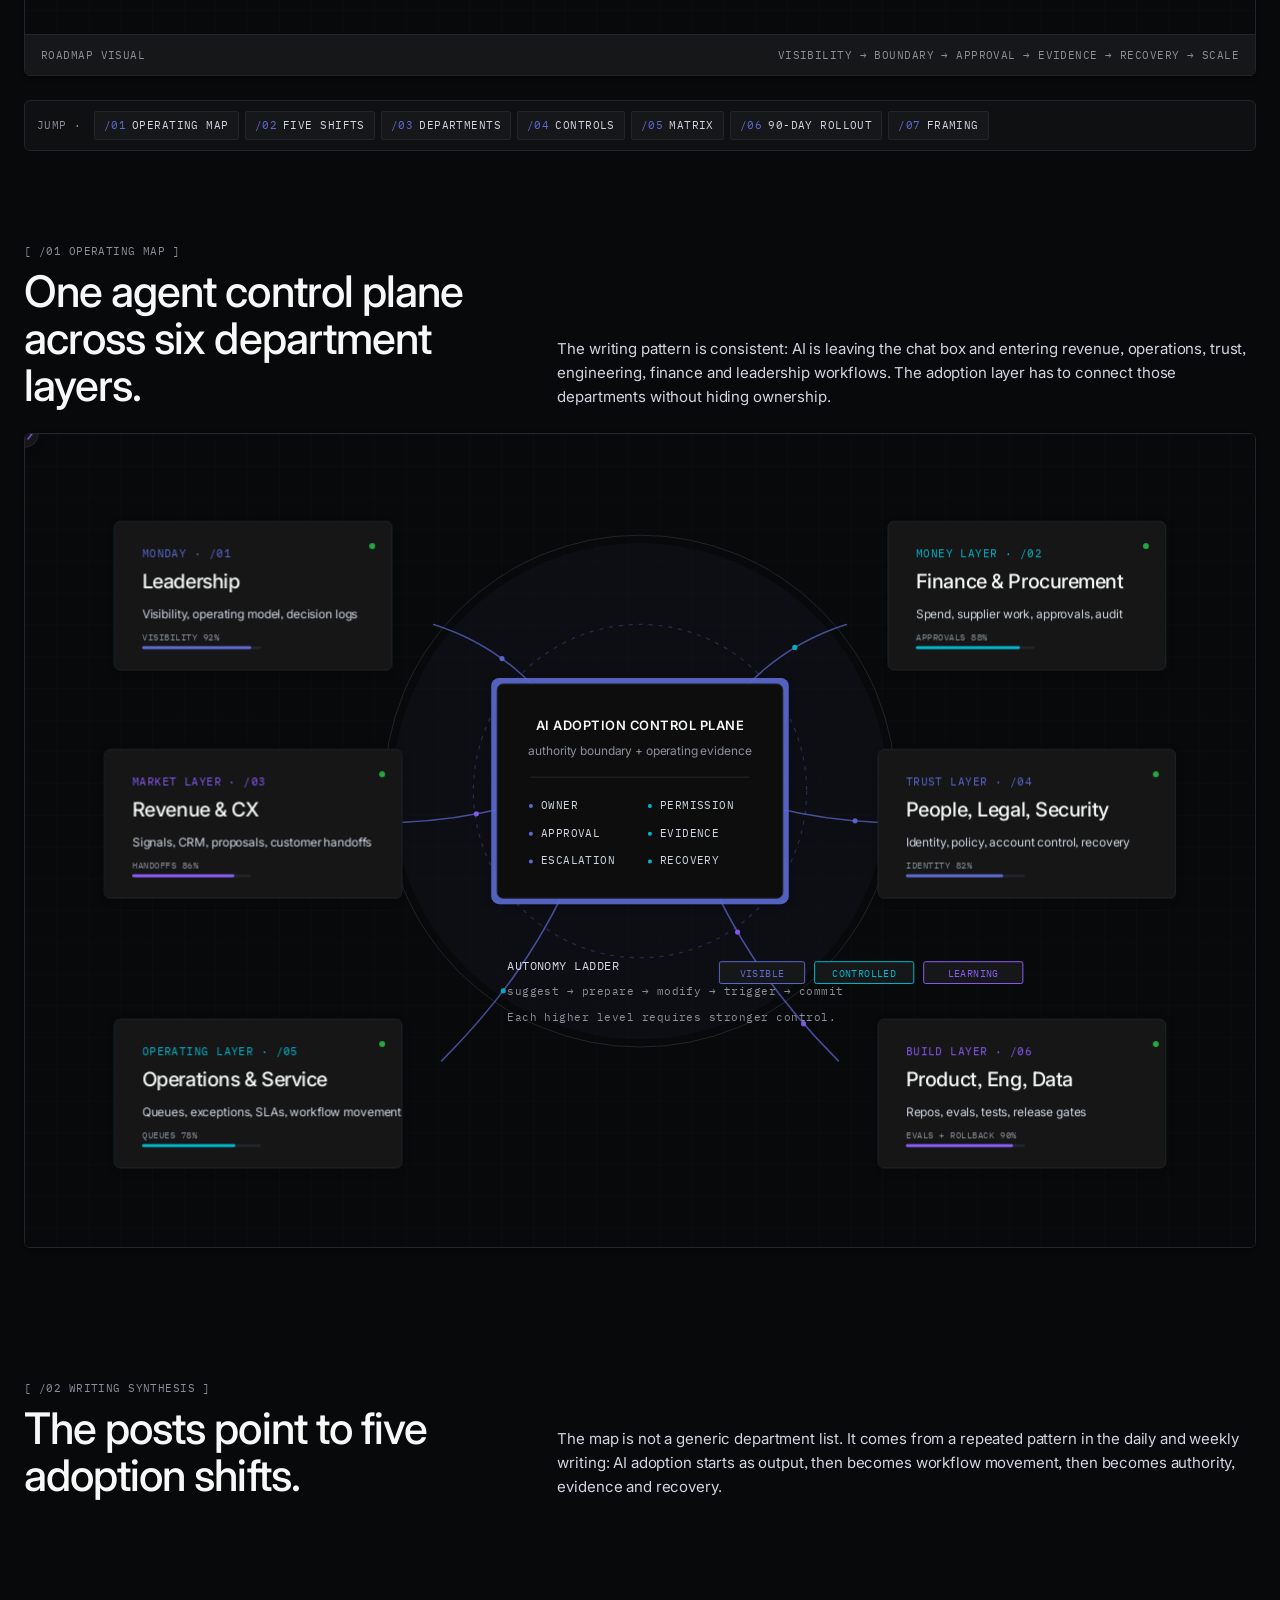
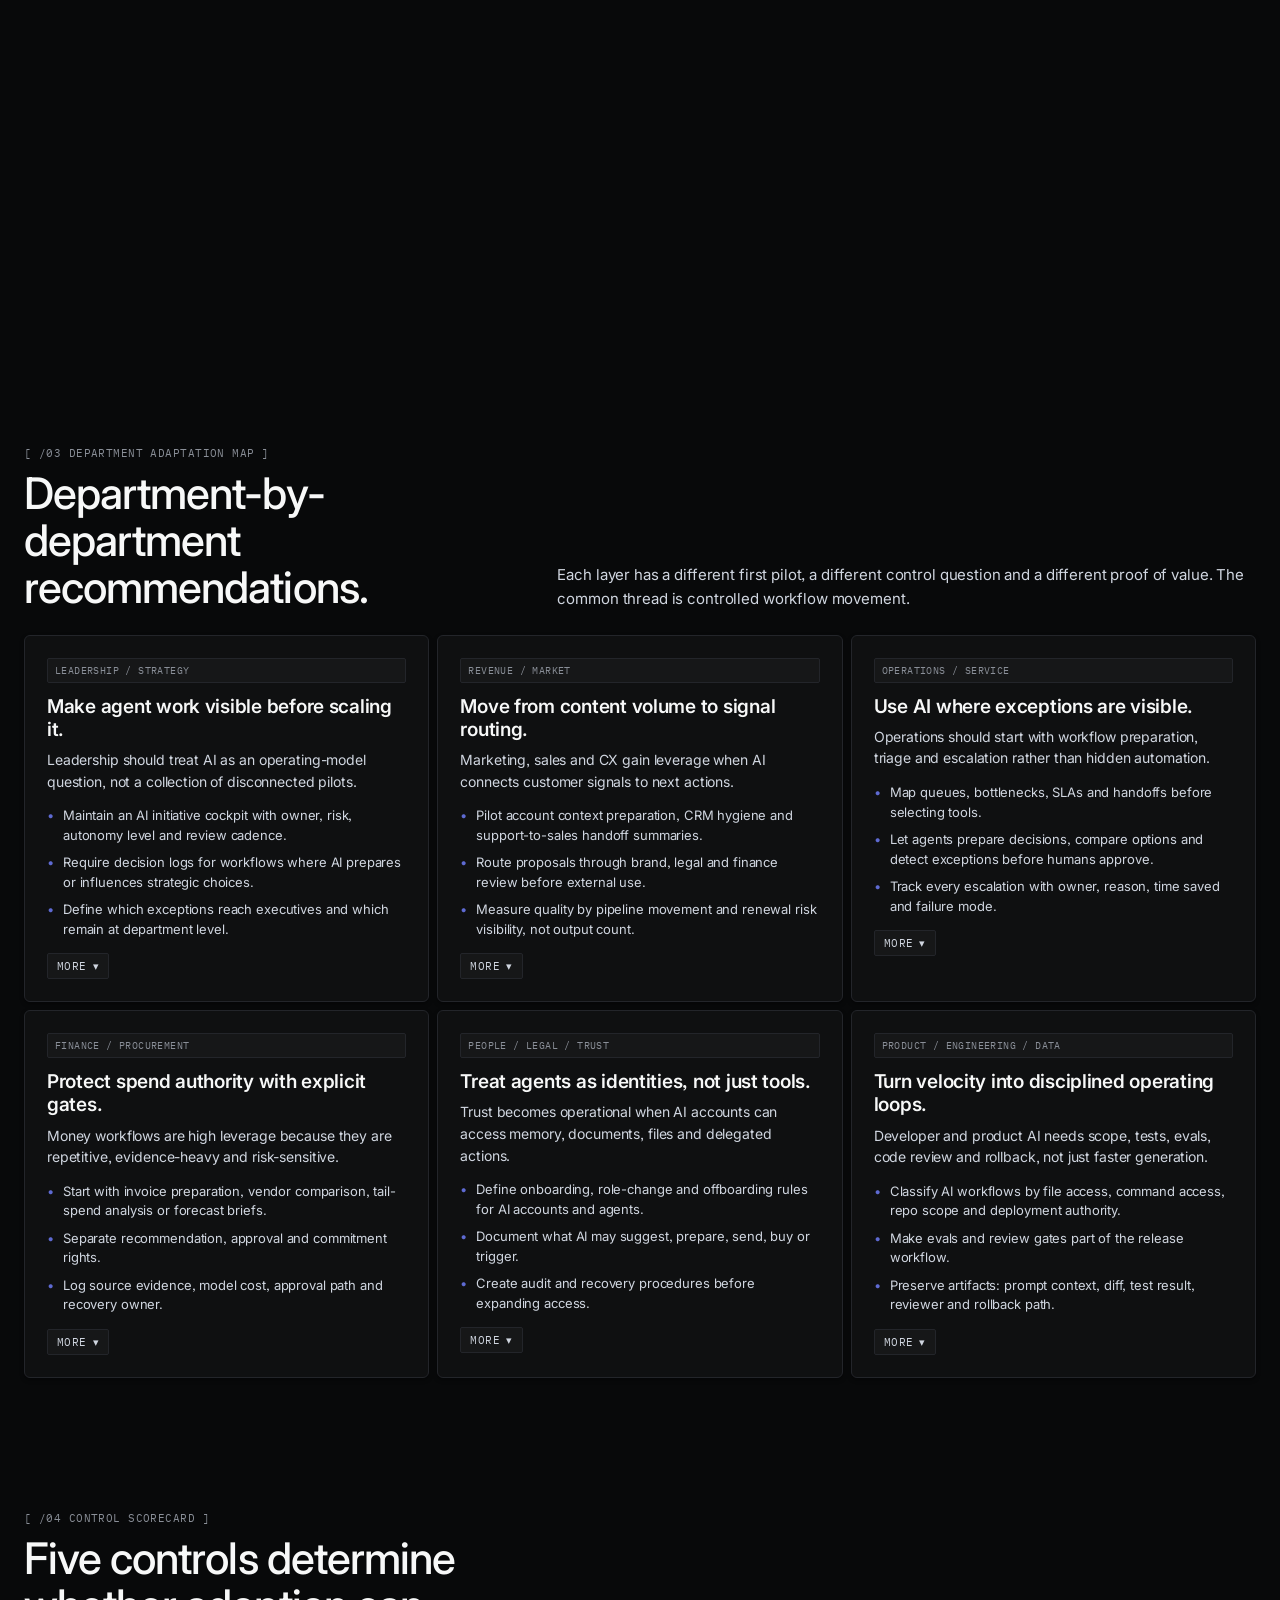
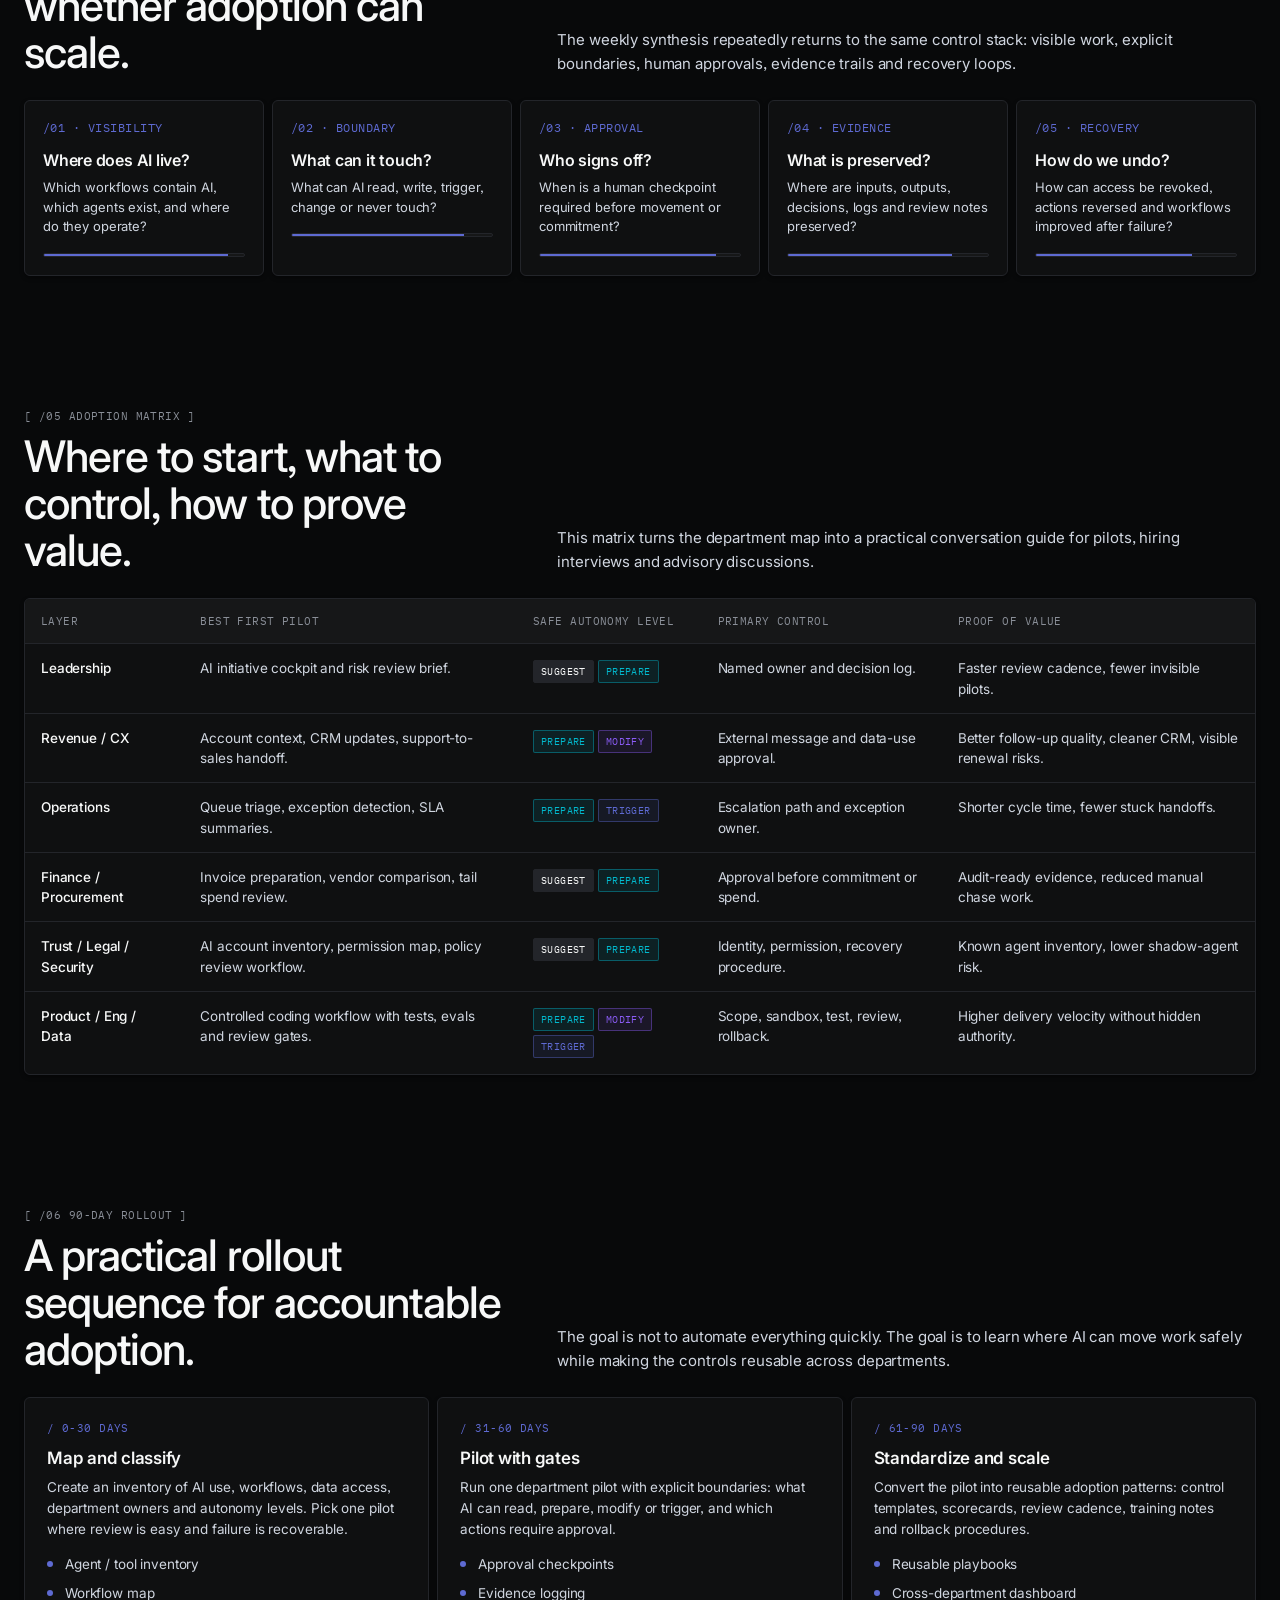
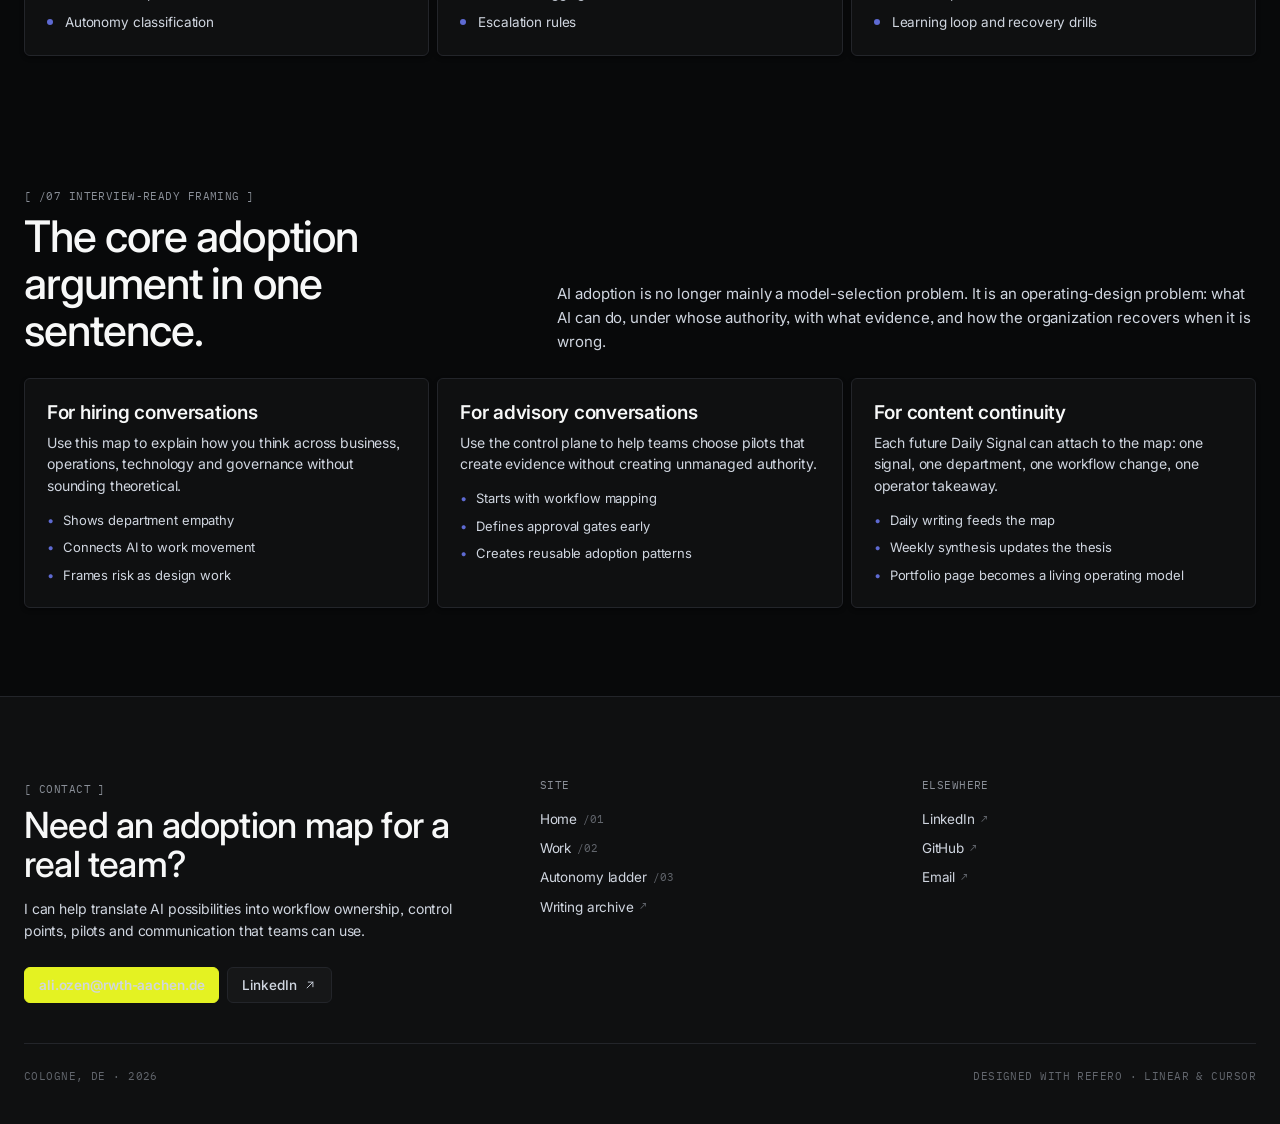
==== commit 20abd0dd: "Align roadmap figure width with surrounding elements" ====
--- a/department-adoption.html
+++ b/department-adoption.html
@@ -317,13 +317,8 @@
     /* ============ Roadmap diagram (inline SVG replacing PNG) ============ */
     .roadmap-diagram {
       display: block; width: 100%; height: auto;
-      max-height: 64vh;
       background: var(--svg-bg);
       font-family: var(--font-sans);
-    }
-    /* On very wide displays, prevent the SVG from getting overly tall */
-    @media (min-width: 1600px) {
-      .roadmap-diagram { max-height: 56vh; }
     }
     @keyframes railTravel {
       0%   { transform: translateX(0);     opacity: 0; }
@@ -504,7 +499,7 @@
     .source-card strong{display:block;margin-top:12px;font-size:22px;line-height:1;letter-spacing:-0.022em;font-weight:510;color:var(--text-1)}
     .source-card span{display:block;margin-top:8px;color:var(--text-2);font-size:13px;line-height:1.5}
 
-    .roadmap-visual{margin-top:20px;border:1px solid var(--border);border-radius:var(--r-md);overflow:hidden;background:var(--bg);box-shadow:var(--shadow-sm)}
+    .roadmap-visual{margin:20px 0 0;border:1px solid var(--border);border-radius:var(--r-md);overflow:hidden;background:var(--bg);box-shadow:var(--shadow-sm);width:100%;box-sizing:border-box}
     .roadmap-visual img{display:block;width:100%;height:auto}
     .roadmap-visual figcaption{
       display:flex;align-items:center;justify-content:space-between;gap:16px;padding:12px 16px;
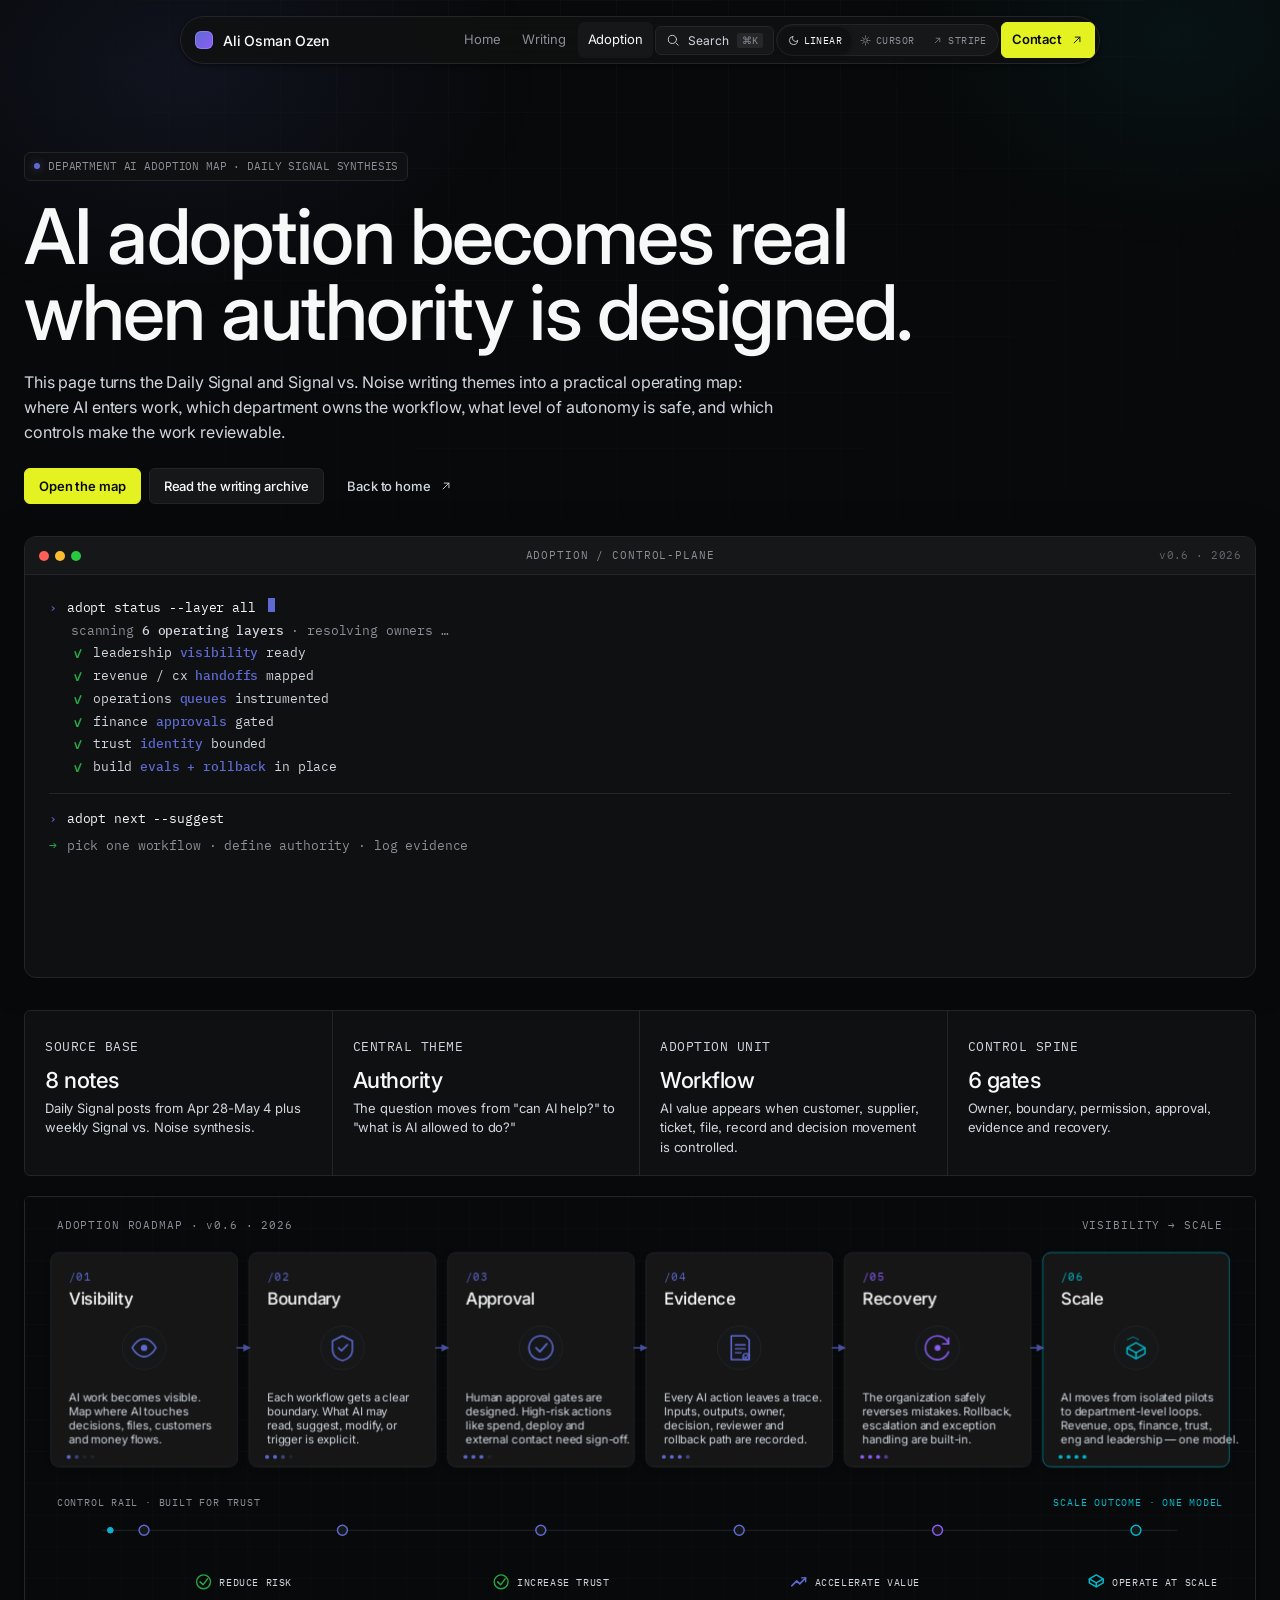
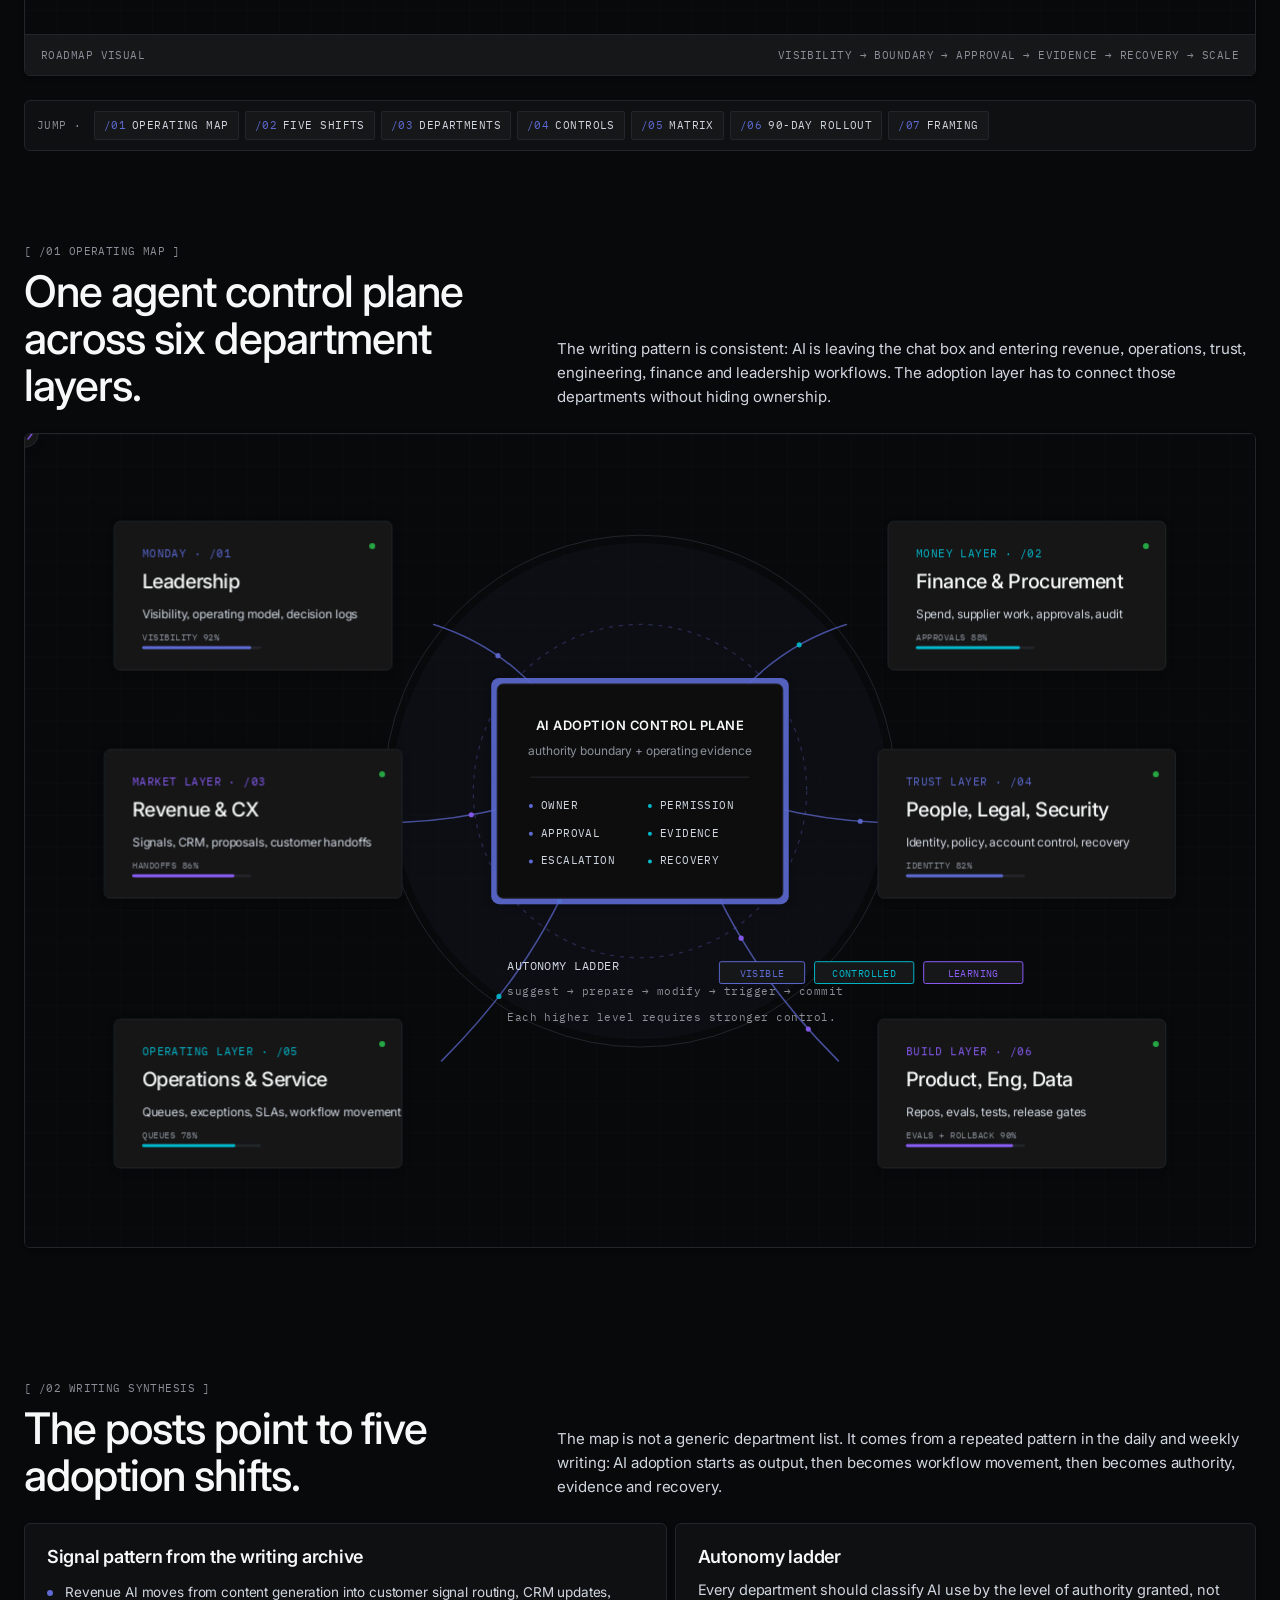
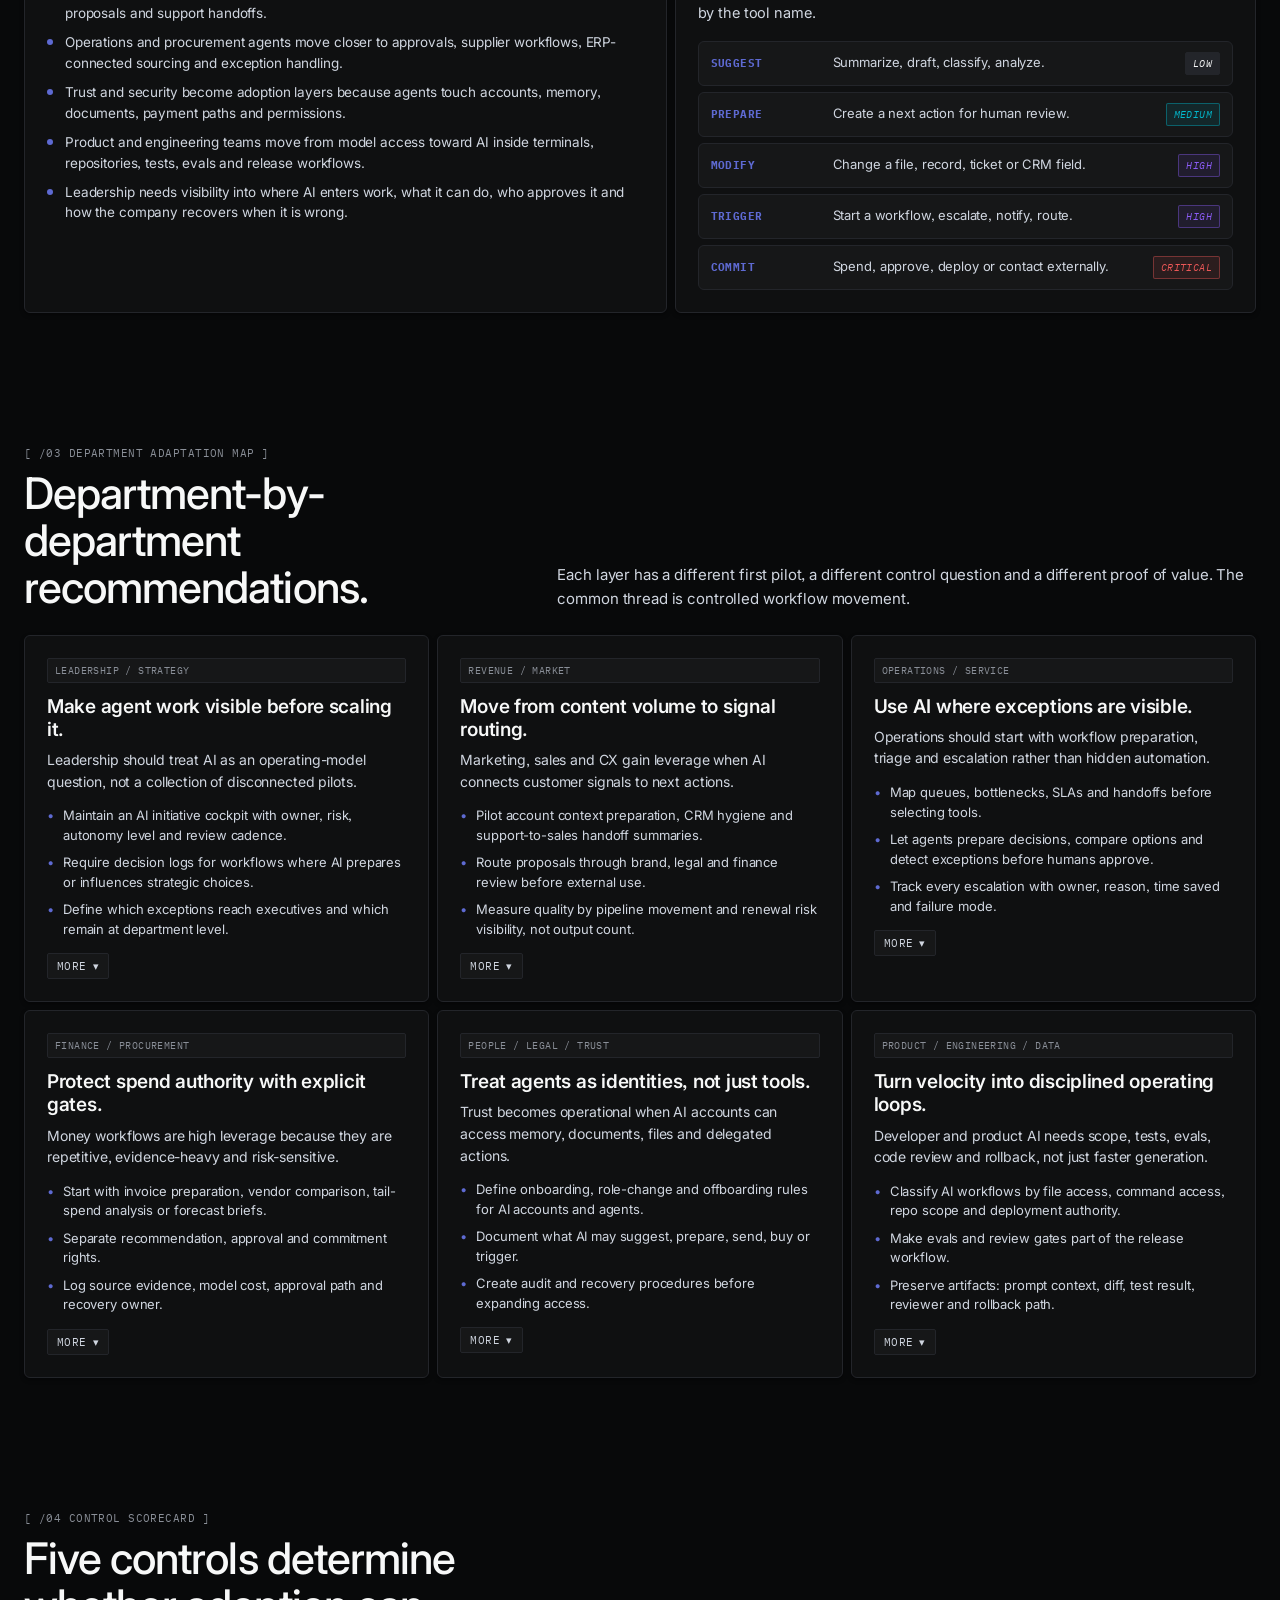
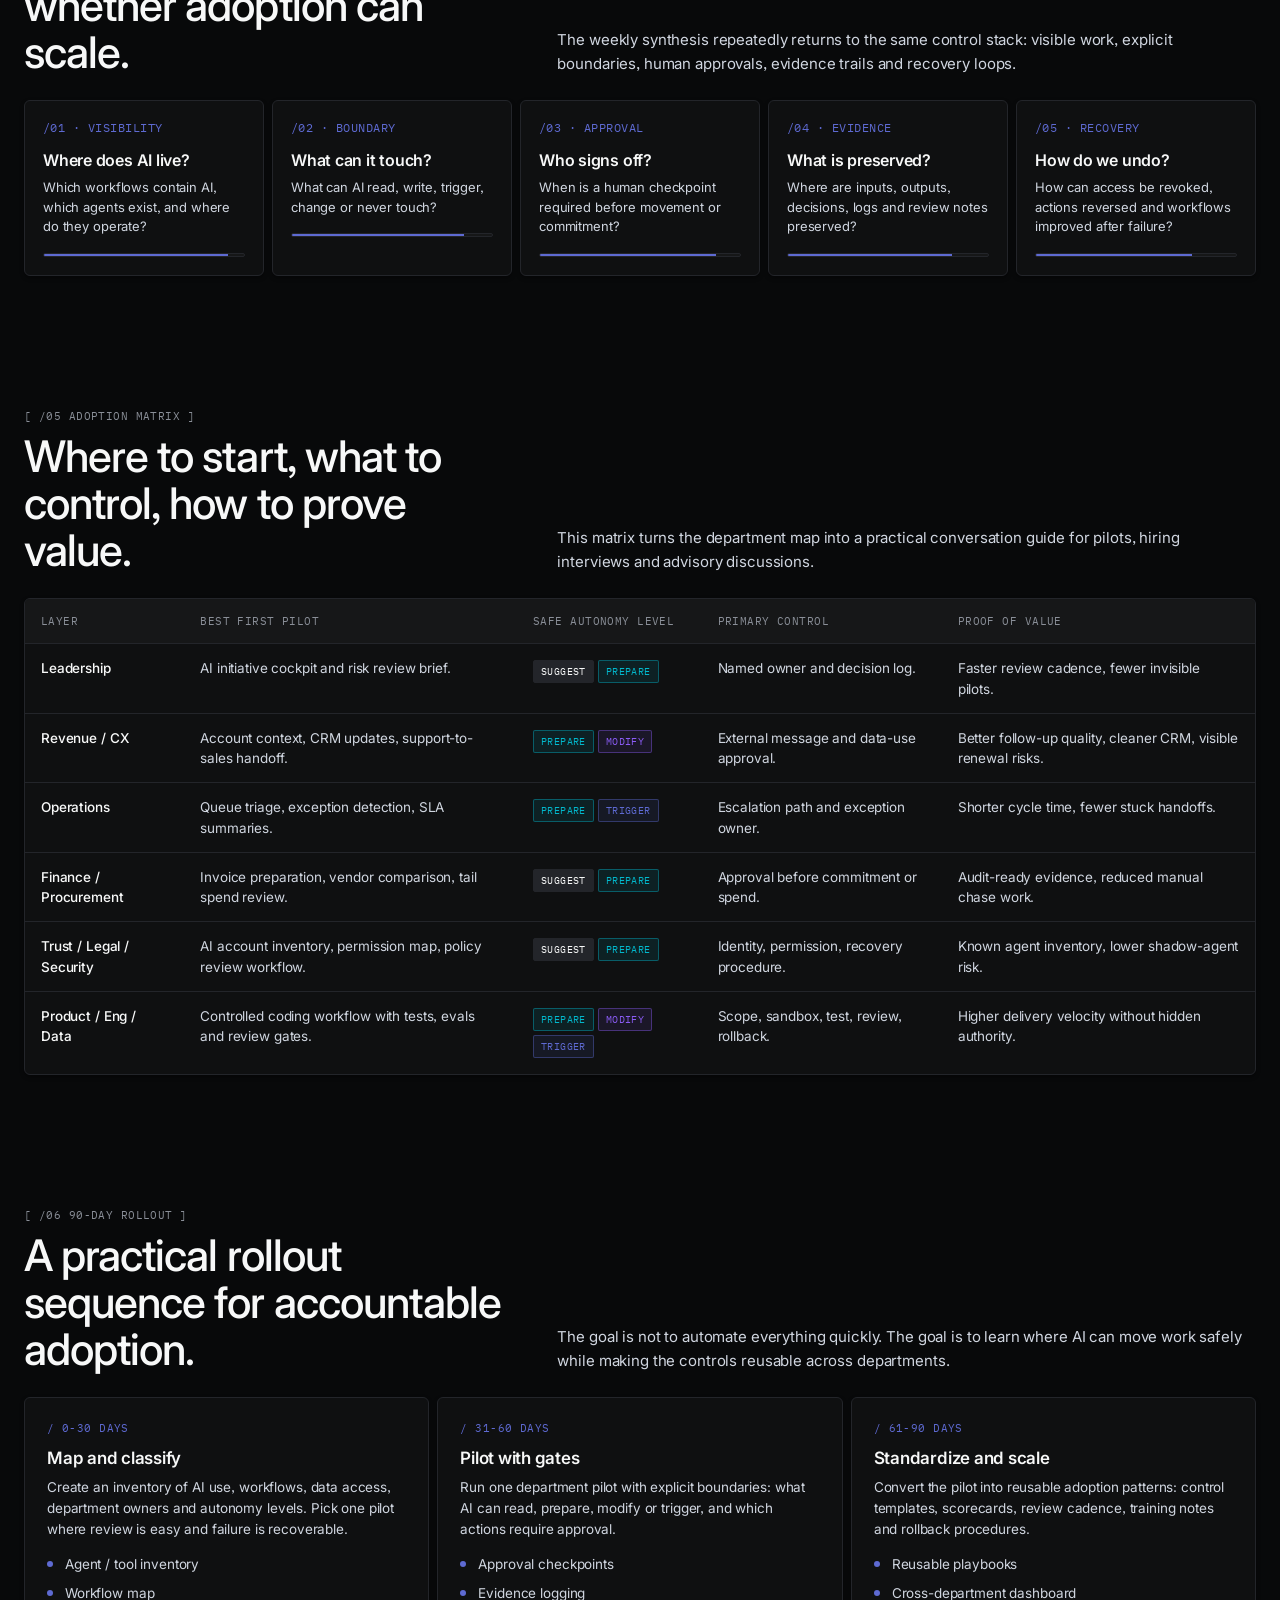
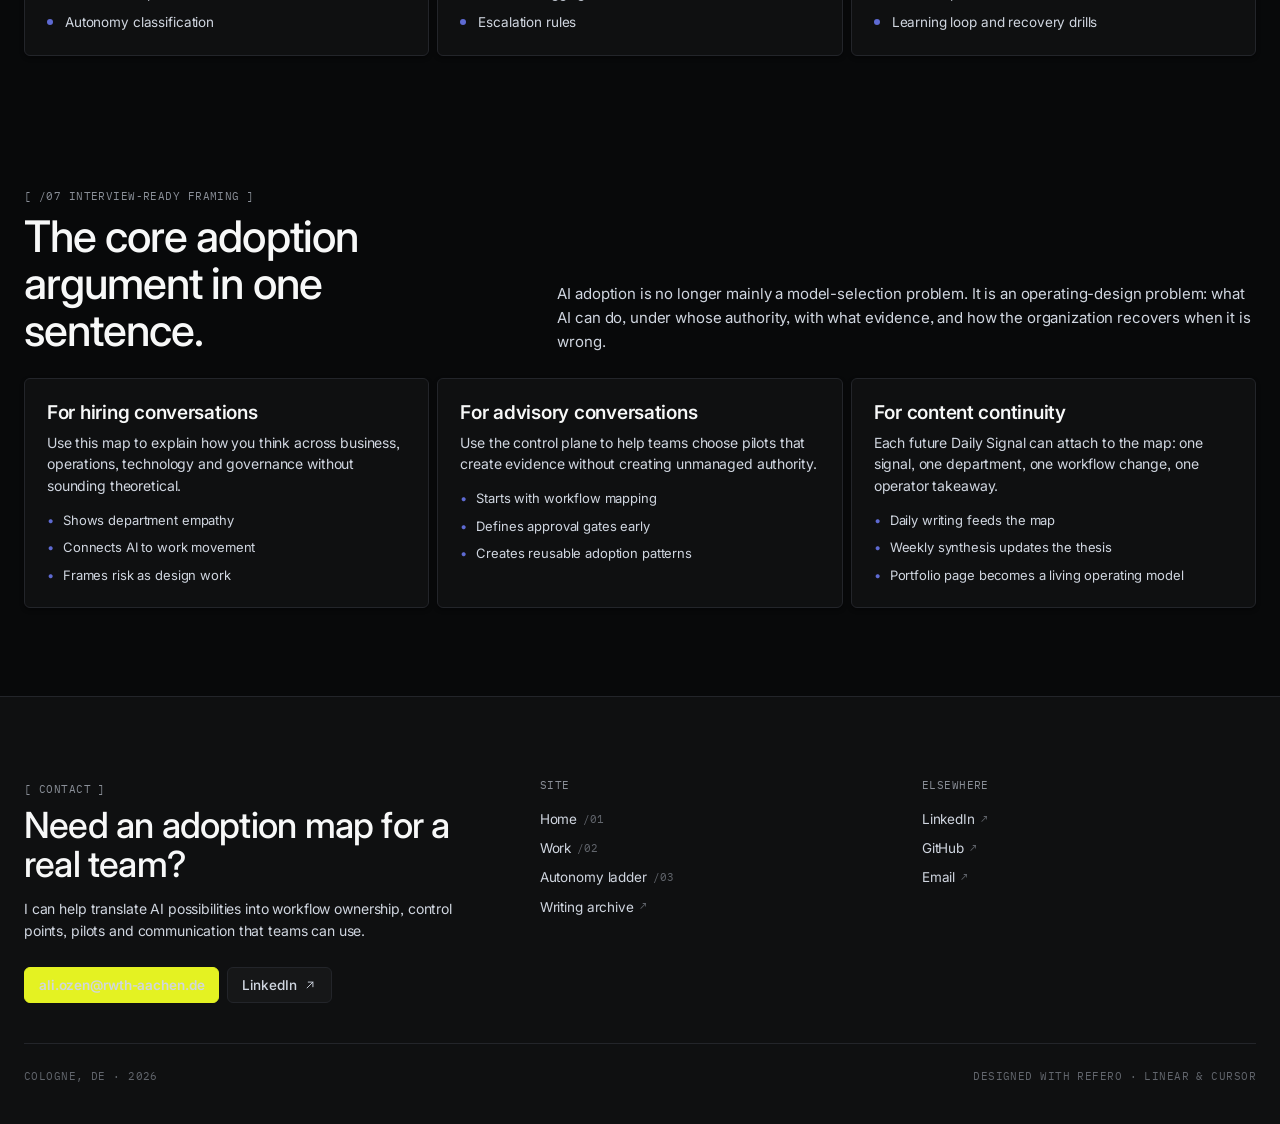
==== commit c60b2636: "Make site mobile-friendly across all published pages - Add 480px small-phone breakpoint to all pages" ====
--- a/department-adoption.html
+++ b/department-adoption.html
@@ -516,8 +516,11 @@
 
     .section-head{display:grid;grid-template-columns:minmax(0,.82fr) minmax(0,1.18fr);gap:48px;align-items:end;margin-bottom:24px}
 
-    .diagram-shell{margin-top:20px;border-radius:var(--r-md);border:1px solid var(--border);background:var(--bg);overflow:auto;box-shadow:var(--shadow-sm)}
+    .diagram-shell{position:relative;margin-top:20px;border-radius:var(--r-md);border:1px solid var(--border);background:var(--bg);overflow:auto;box-shadow:var(--shadow-sm);-webkit-overflow-scrolling:touch}
     svg.diagram{display:block;width:100%;min-width:1040px;height:auto;font-family:var(--font-sans)}
+    /* Mobile scroll hint for wide diagrams/tables */
+    .scroll-hint{display:none;position:absolute;top:8px;right:10px;z-index:2;font-family:var(--font-mono);font-size:10px;color:var(--text-3);background:color-mix(in srgb, var(--surface-1) 90%, transparent);border:1px solid var(--border);padding:3px 7px;border-radius:var(--r-tag);pointer-events:none;text-transform:uppercase;letter-spacing:0.04em}
+    @media (max-width:900px){.scroll-hint{display:inline-flex;align-items:center;gap:4px}}
 
     .insight-grid{display:grid;grid-template-columns:1.05fr .95fr;gap:8px;margin-top:20px}
     .insight{padding:22px;border:1px solid var(--border);border-radius:var(--r-md);background:var(--surface-1);box-shadow:var(--shadow-sm)}
@@ -578,7 +581,7 @@
     .bar{height:4px;border-radius:var(--r-tag);background:var(--surface-2);overflow:hidden;margin-top:16px;border:1px solid var(--border)}
     .bar i{display:block;height:100%;background:var(--accent)}
 
-    .matrix-wrap{margin-top:24px;border:1px solid var(--border);border-radius:var(--r-md);overflow:auto;background:var(--surface-1);box-shadow:var(--shadow-sm)}
+    .matrix-wrap{position:relative;margin-top:24px;border:1px solid var(--border);border-radius:var(--r-md);overflow:auto;background:var(--surface-1);box-shadow:var(--shadow-sm);-webkit-overflow-scrolling:touch}
     table{width:100%;min-width:980px;border-collapse:collapse;font-size:13.5px;color:var(--text-2)}
     th,td{padding:14px 16px;border-bottom:1px solid var(--border);text-align:left;vertical-align:top}
     th{font-family:var(--font-mono);font-size:11px;text-transform:uppercase;letter-spacing:0.04em;color:var(--text-3);background:var(--surface-2);font-weight:400}
@@ -622,8 +625,55 @@
       h1{letter-spacing:-0.02em}
       .rung{grid-template-columns:1fr;gap:6px}.risk{justify-self:start}
       .footer-grid{grid-template-columns:1fr;gap:32px}.footer-meta{flex-direction:column;gap:12px;align-items:flex-start}
-    }
-    @media(max-width:620px){.wrap{width:calc(100% - 28px)}main{padding-top:96px}}
+      /* Reduce SVG min-width so it fits closer to viewport on tablets */
+      svg.diagram{min-width:880px}
+    }
+    @media(max-width:720px){
+      section{padding:48px 0}
+      main{padding-top:80px}
+      .wrap{width:calc(100% - 32px)}
+      h2{font-size:clamp(24px,5.4vw,34px)}
+      h3{font-size:17px}
+      .lead{font-size:15px}
+      .jump-strip{padding:8px 10px;gap:5px}
+      .jump-chip{padding:6px 10px;font-size:10.5px}
+      .insight,.map-card,.timeline-step,.card{padding:18px}
+      .metric{padding:16px}
+      .matrix-wrap th,.matrix-wrap td{padding:12px 14px;font-size:12.5px}
+      table{min-width:760px}
+      /* Touch target minimum 44px on nav/buttons */
+      .navlinks a{padding:10px 12px;min-height:44px;display:inline-flex;align-items:center}
+      .button{height:42px}
+      .theme-picker{height:38px}
+      .theme-picker button{height:32px;padding:0 11px}
+      .cmdk-trigger{padding:9px 12px;min-height:38px}
+    }
+    @media(max-width:620px){
+      .wrap{width:calc(100% - 24px)}
+      main{padding-top:80px}
+      h1{font-size:clamp(36px,9vw,52px)}
+      /* SVG narrows further; still scrollable when needed */
+      svg.diagram{min-width:680px}
+    }
+    @media(max-width:480px){
+      section{padding:40px 0}
+      .wrap{width:calc(100% - 20px)}
+      h1{font-size:clamp(32px,9vw,44px);letter-spacing:-0.018em}
+      h2{font-size:clamp(22px,6vw,28px)}
+      .lead{font-size:14.5px}
+      .nav{width:calc(100% - 20px);padding:4px 6px 4px 10px;gap:4px}
+      .brand span:not(.brand-mark){display:none}
+      .insight,.map-card,.timeline-step,.card{padding:16px}
+      .metric{padding:14px}
+      .matrix-wrap th,.matrix-wrap td{padding:10px 12px;font-size:12px}
+      .rung{padding:12px}
+      .footer{padding:48px 0 28px}
+      .cp-cards{grid-template-columns:1fr;padding:12px 16px 16px}
+      .cp-body{padding:16px 18px 4px;font-size:12.5px}
+      .cp-bar{padding:8px 12px}
+      .cp-title{font-size:10px}
+      .map-card .expand-body .x-grid{grid-template-columns:1fr;gap:4px 0}
+    }
 
     /* ===================== Command palette (Cmd+K) ===================== */
     .cmdk-backdrop{position:fixed;inset:0;z-index:80;display:none;align-items:flex-start;justify-content:center;background:color-mix(in srgb, var(--bg) 70%, transparent);backdrop-filter:blur(6px);padding-top:96px}
@@ -1035,6 +1085,7 @@
           <p class="section-copy">The writing pattern is consistent: AI is leaving the chat box and entering revenue, operations, trust, engineering, finance and leadership workflows. The adoption layer has to connect those departments without hiding ownership.</p>
         </div>
         <div class="diagram-shell reveal">
+          <span class="scroll-hint" aria-hidden="true">← scroll →</span>
           <!-- SVG references CSS variables via currentColor + style attributes -->
           <svg class="diagram" viewBox="0 0 1240 820" role="img" aria-labelledby="mapTitle mapDesc" xmlns="http://www.w3.org/2000/svg" style="background:var(--svg-bg)">
             <title id="mapTitle">Department AI adoption control plane map</title>
@@ -1454,6 +1505,7 @@
           <p class="section-copy">This matrix turns the department map into a practical conversation guide for pilots, hiring interviews and advisory discussions.</p>
         </div>
         <div class="matrix-wrap reveal">
+          <span class="scroll-hint" aria-hidden="true">← scroll →</span>
           <table>
             <thead>
               <tr><th>Layer</th><th>Best first pilot</th><th>Safe autonomy level</th><th>Primary control</th><th>Proof of value</th></tr>
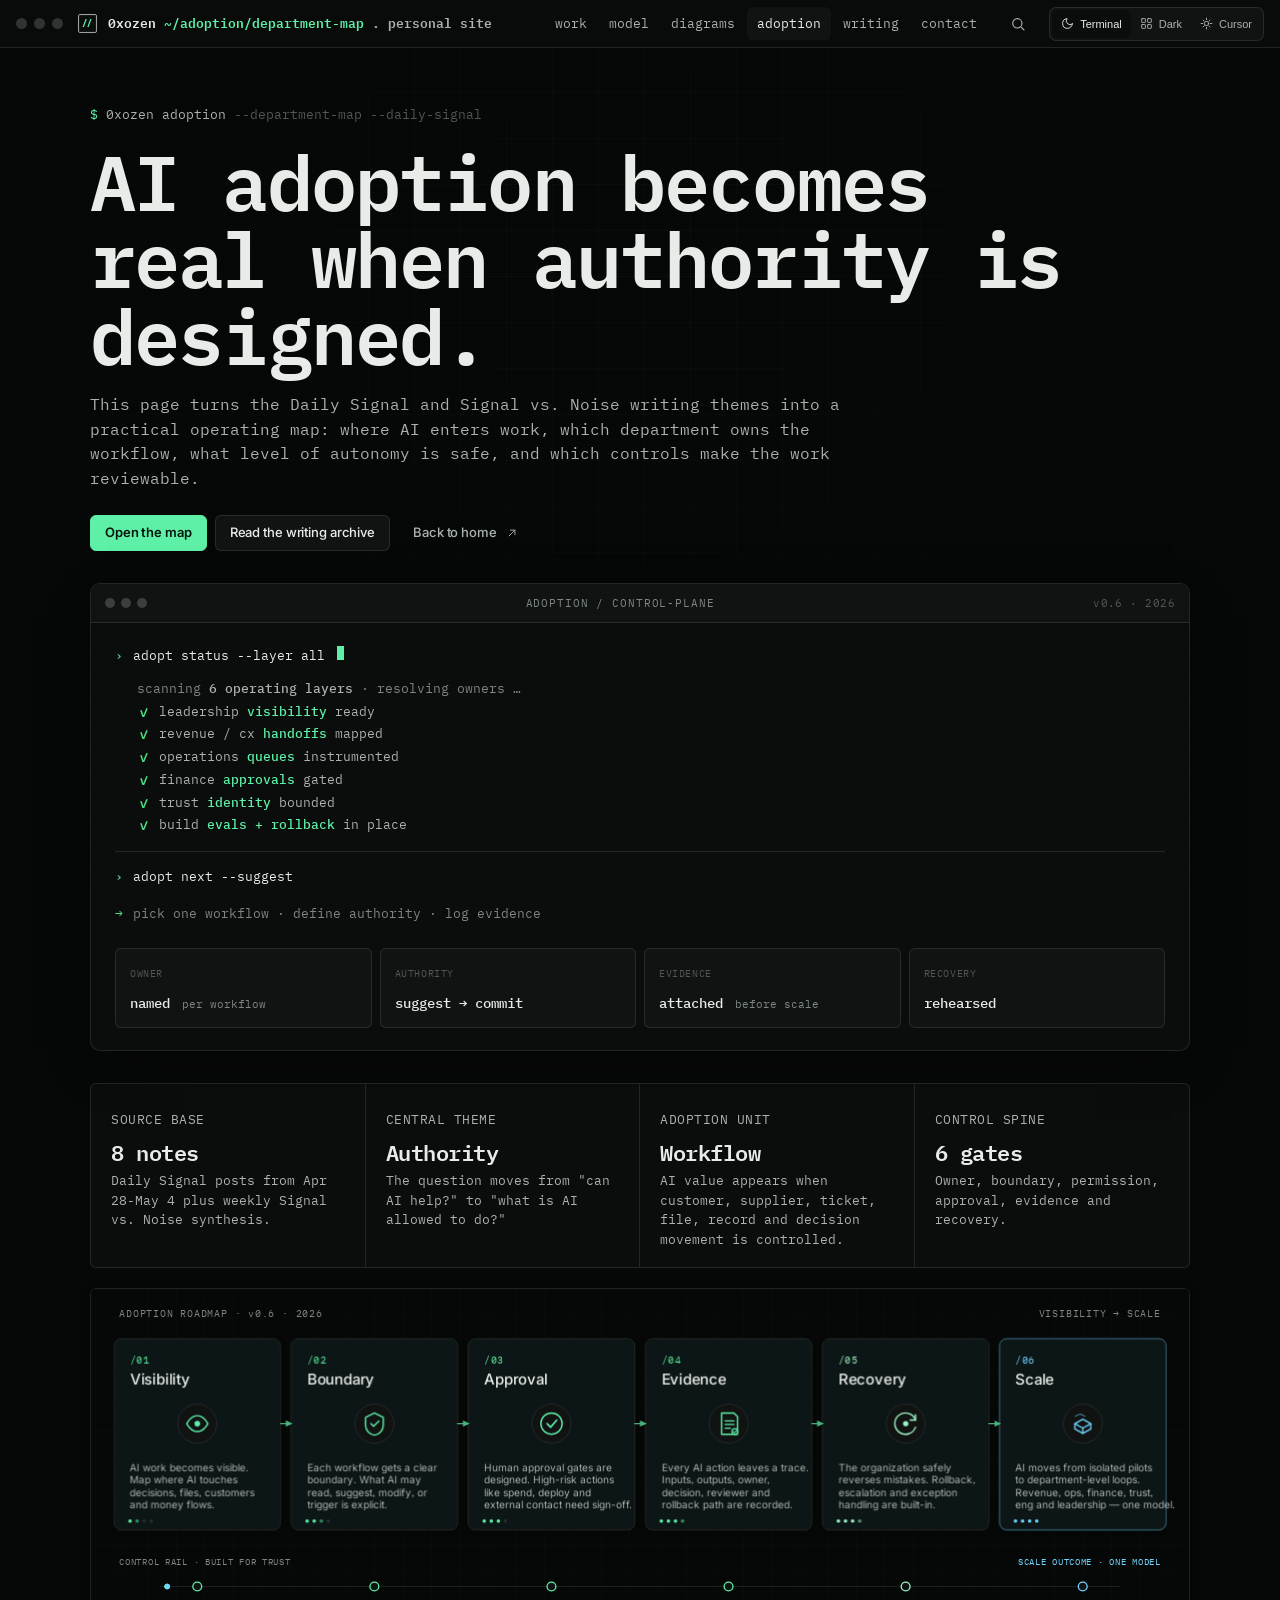
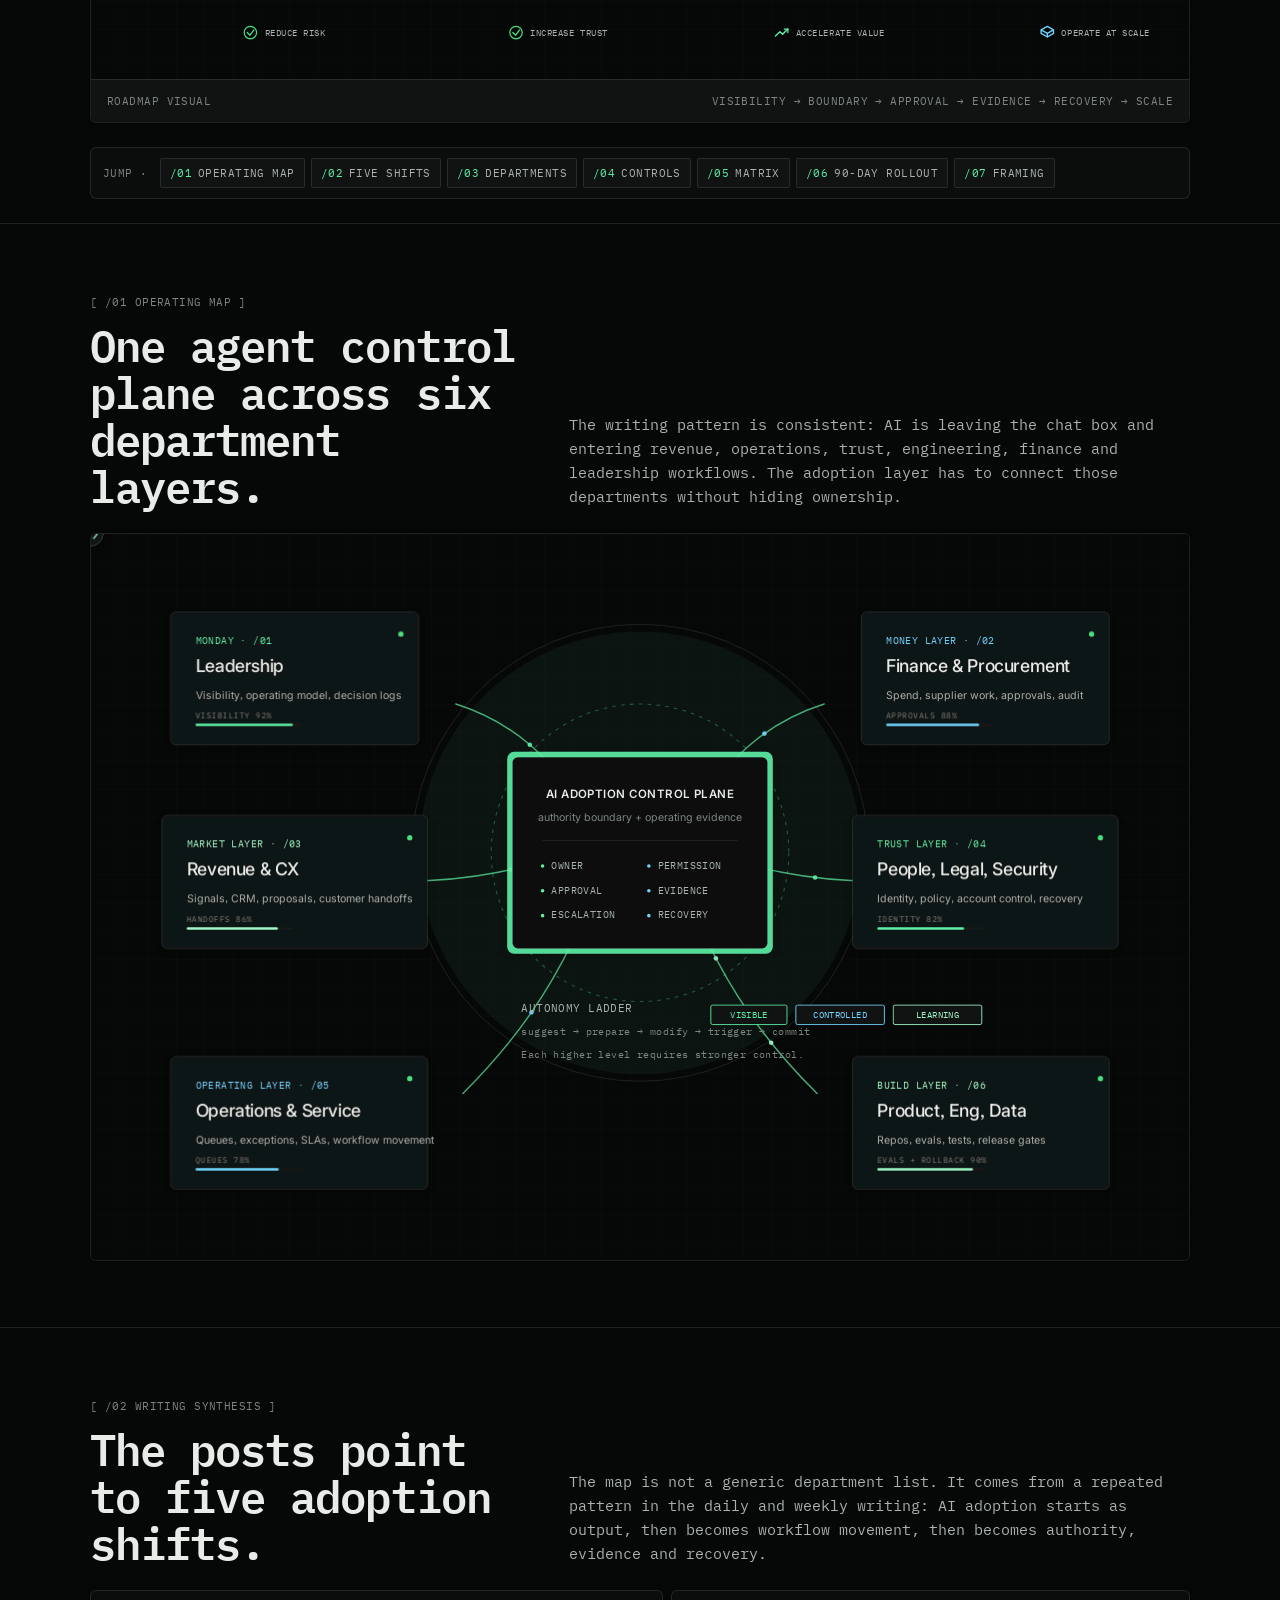
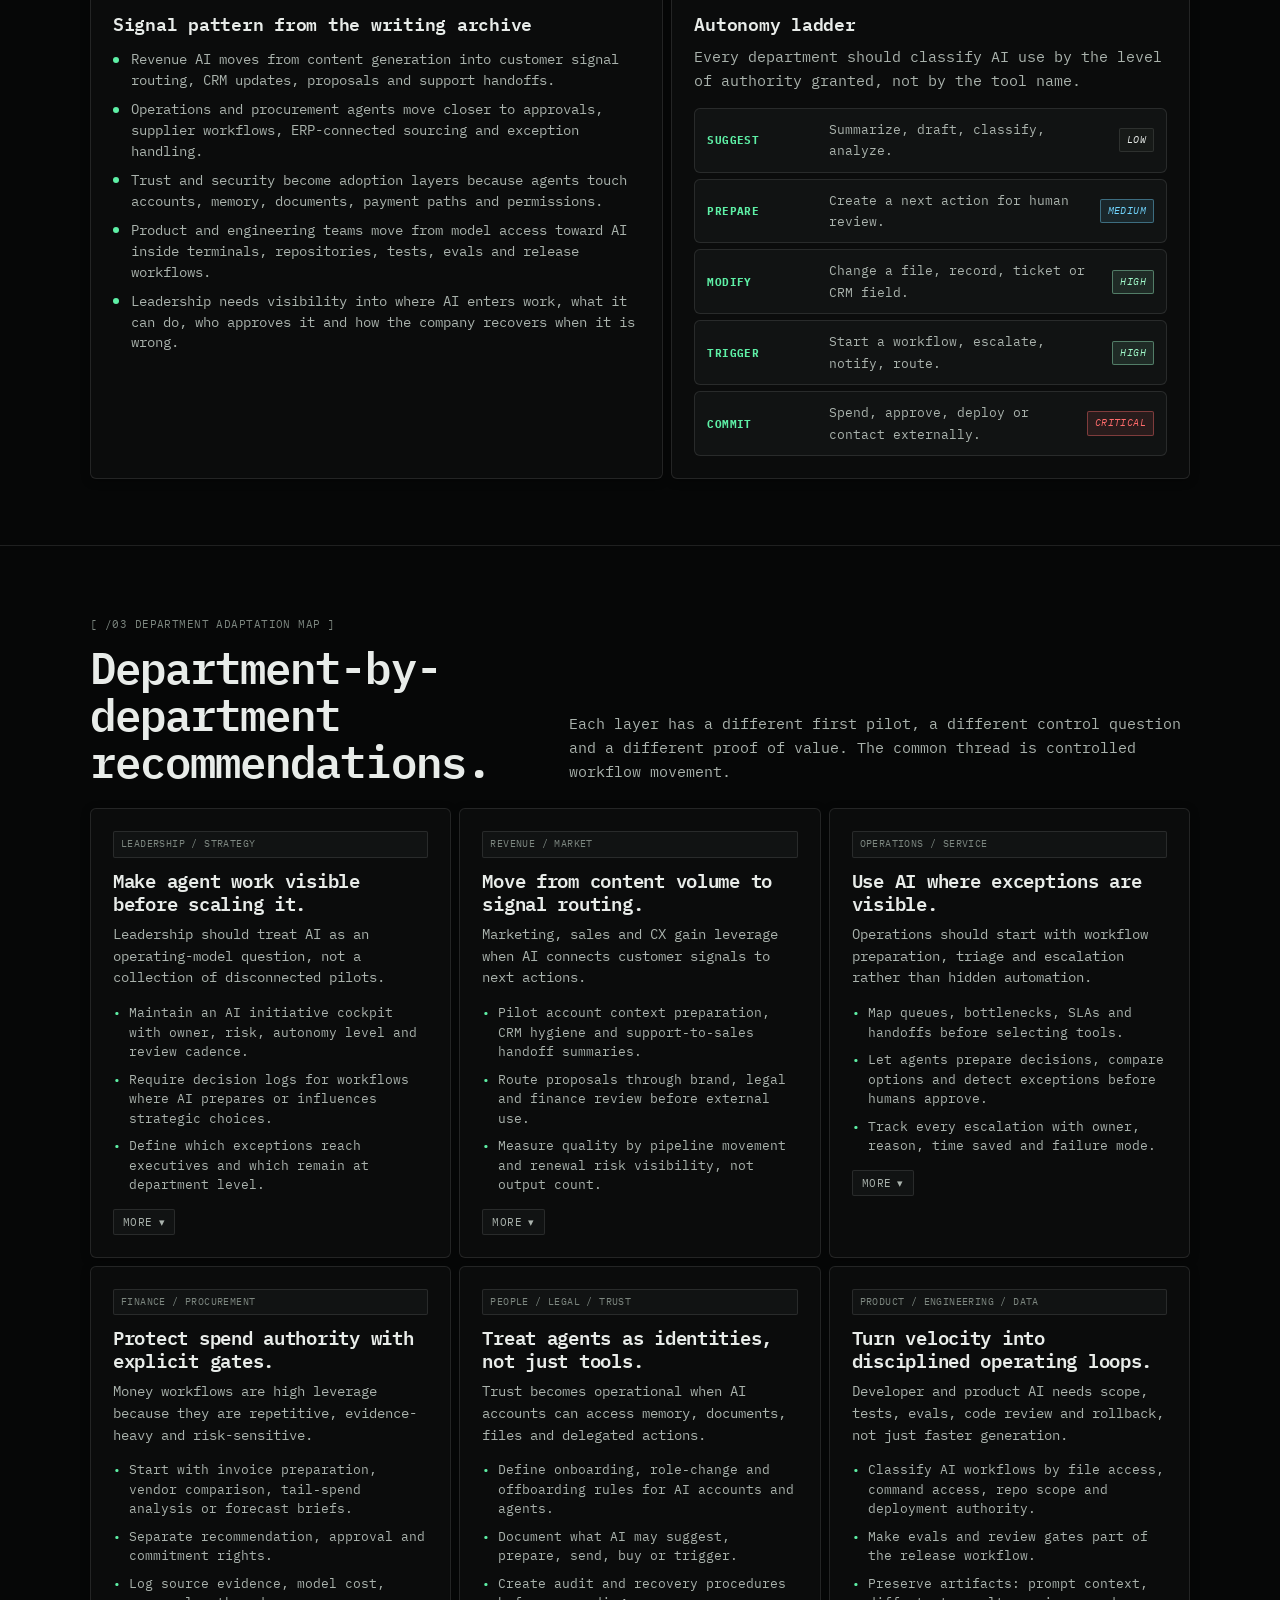
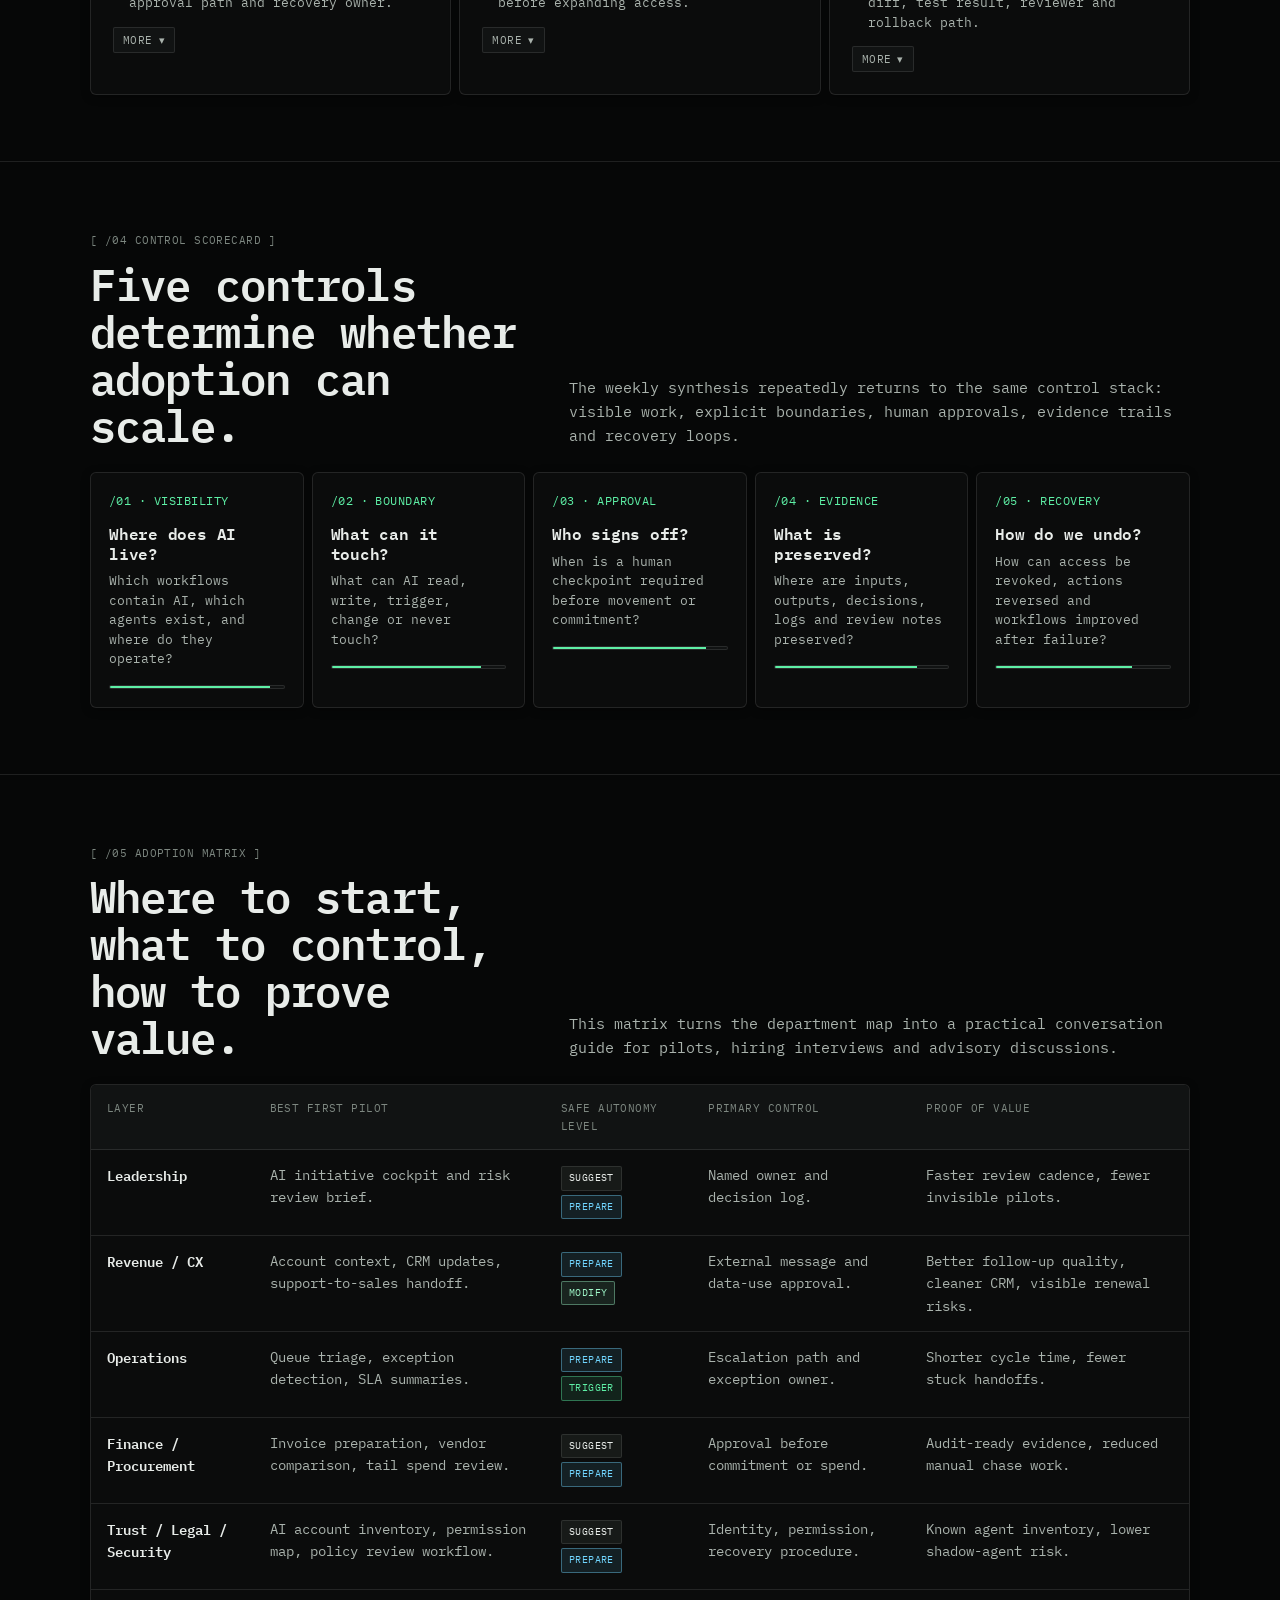
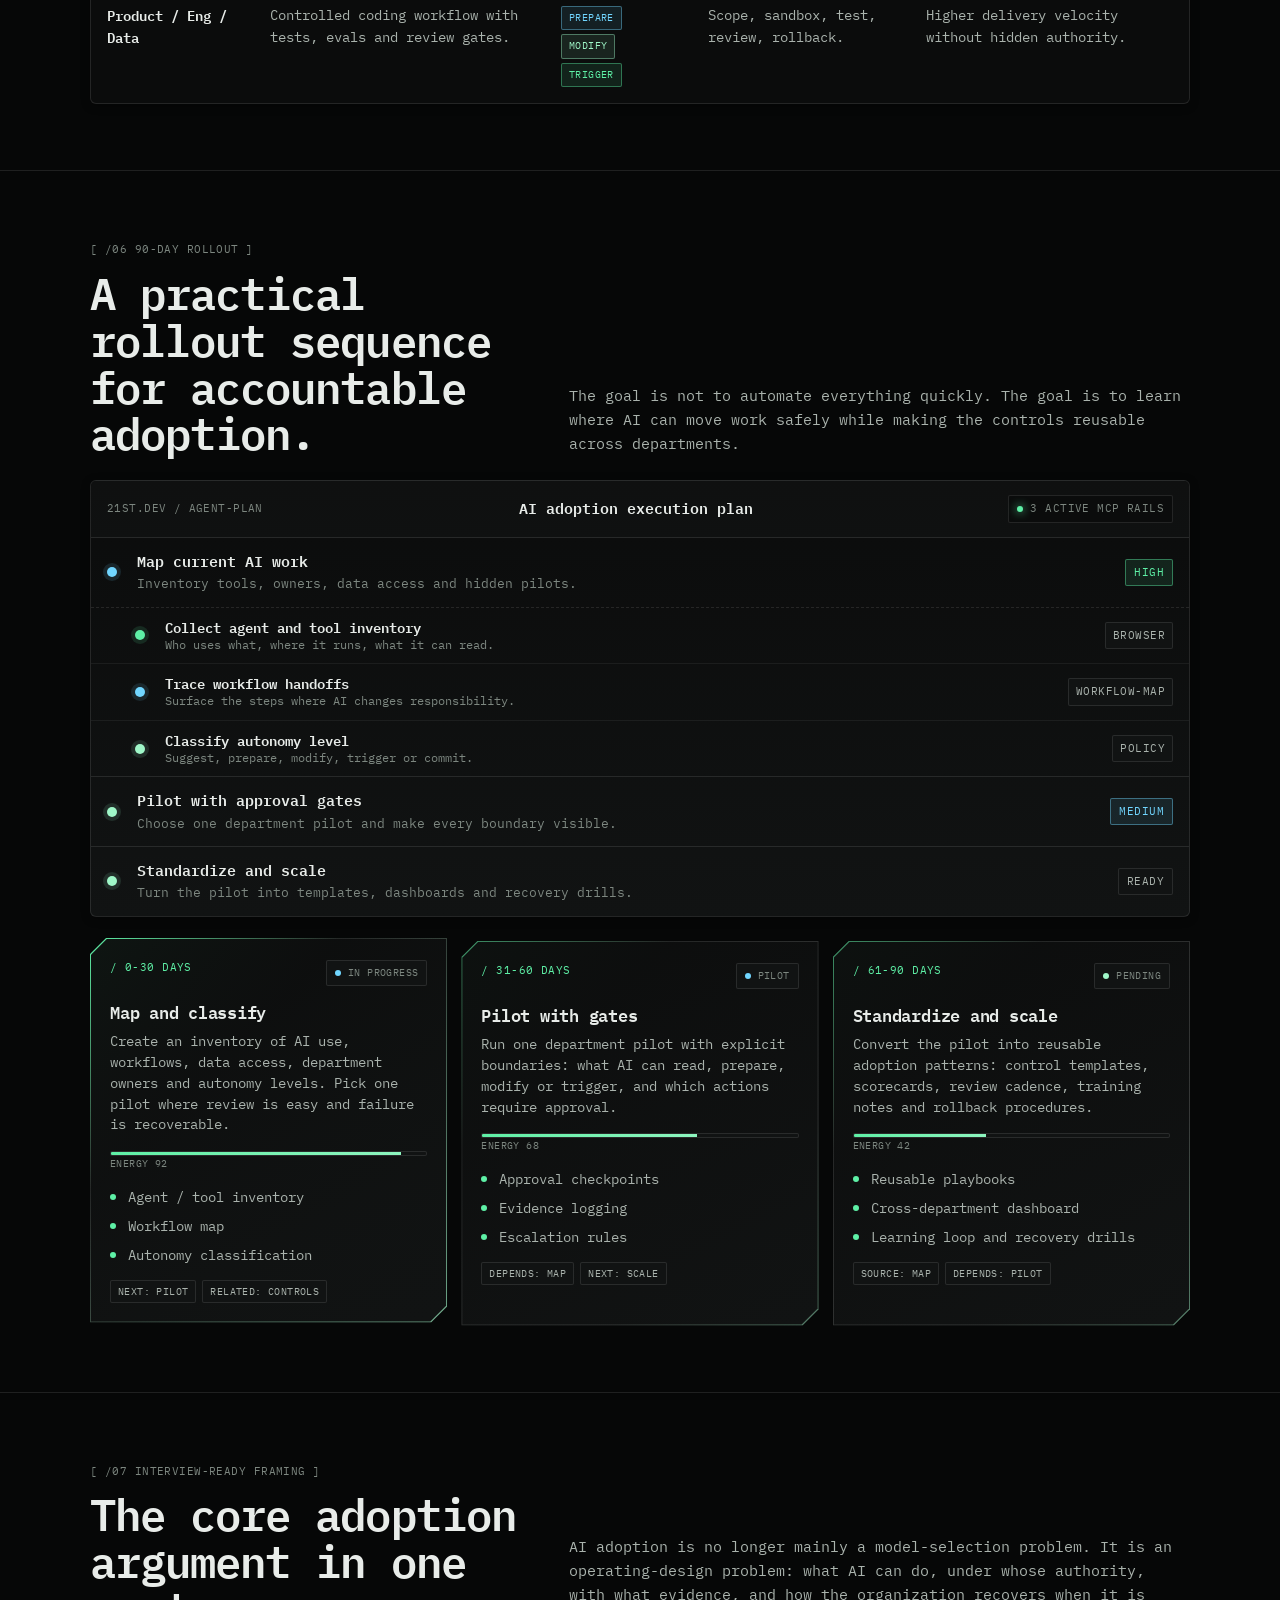
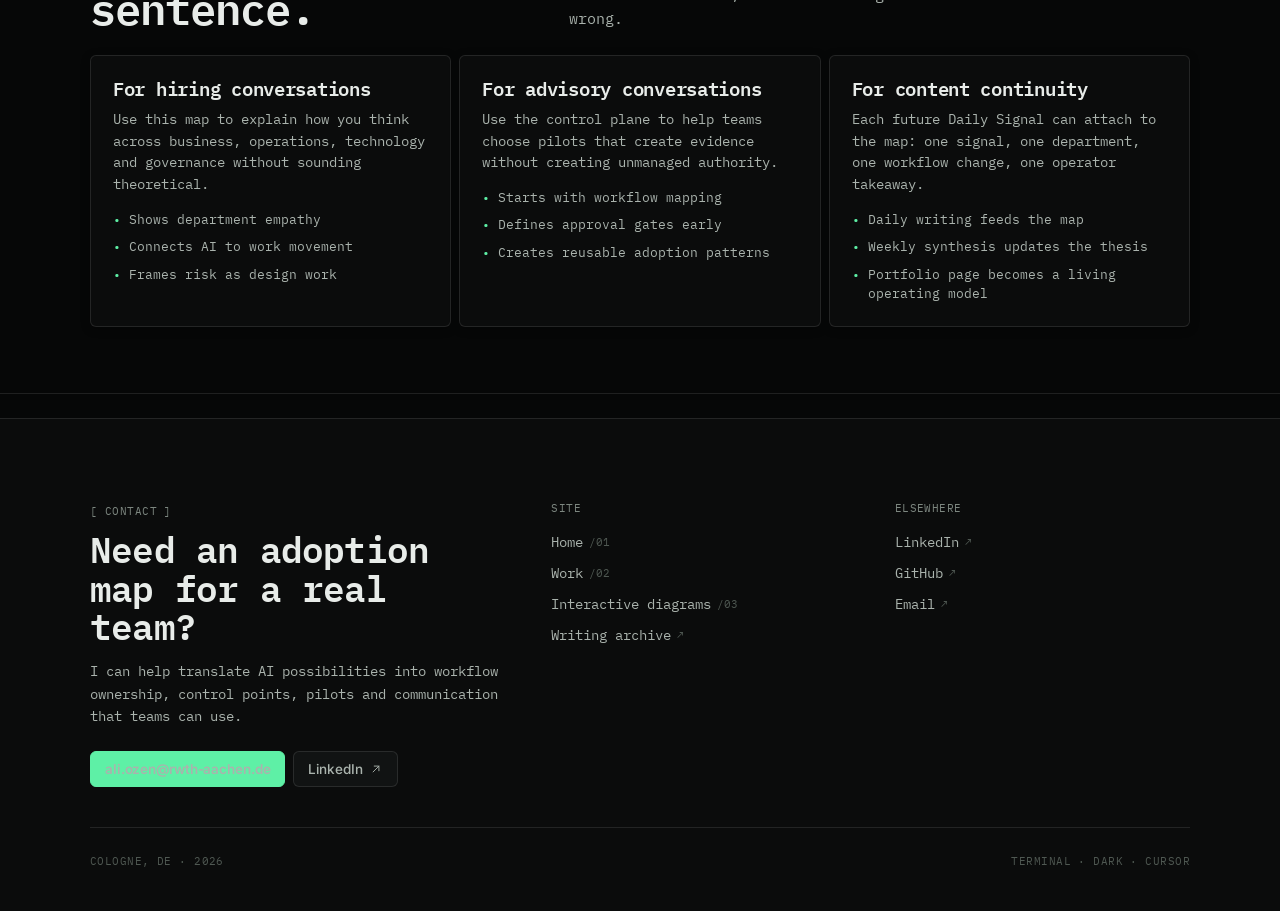
==== commit e0a9ba18: "Refresh personal site terminal theme" ====
--- a/department-adoption.html
+++ b/department-adoption.html
@@ -1,5 +1,5 @@
 <!doctype html>
-<html lang="en" data-theme="linear" data-page="adoption">
+<html lang="en" data-theme="terminal" data-page="adoption">
 <head>
   <meta charset="utf-8" />
   <meta name="viewport" content="width=device-width, initial-scale=1" />
@@ -18,8 +18,8 @@
   <meta name="twitter:description" content="Six operating layers, autonomy ladder, control scorecard, 90-day rollout." />
   <meta name="twitter:image" content="https://0xozen.github.io/assets/og-image.svg" />
   <link rel="canonical" href="https://0xozen.github.io/department-adoption.html" />
-  <meta name="theme-color" content="#08090a" id="theme-color-meta" />
-  <link rel="icon" type="image/svg+xml" href="data:image/svg+xml;utf8,<svg xmlns='http://www.w3.org/2000/svg' viewBox='0 0 32 32'><defs><linearGradient id='g' x1='0' y1='0' x2='1' y2='1'><stop offset='0' stop-color='%235e6ad2'/><stop offset='1' stop-color='%238b5cf6'/></linearGradient></defs><rect width='32' height='32' rx='6' fill='url(%23g)'/><path d='M9 22V10h4l3 8 3-8h4v12h-3v-7l-2.5 7h-3L12 15v7z' fill='%23f7f8f8'/></svg>" />
+  <meta name="theme-color" content="#060707" id="theme-color-meta" />
+  <link rel="icon" type="image/svg+xml" href="data:image/svg+xml;utf8,<svg xmlns='http://www.w3.org/2000/svg' viewBox='0 0 32 32'><rect width='32' height='32' rx='3' fill='%23060707'/><rect x='2.4' y='2.4' width='27.2' height='27.2' rx='1.8' fill='none' stroke='%23e8ece9' stroke-width='1.1'/><path d='M8.5 21.5 13 9h2l-4.5 12.5h-2Zm7.2 0L20.2 9h2l-4.5 12.5h-2Z' fill='%235ef0a6'/></svg>" />
   <link rel="preconnect" href="https://fonts.googleapis.com">
   <link rel="preconnect" href="https://fonts.gstatic.com" crossorigin>
   <link href="https://fonts.googleapis.com/css2?family=Inter:wght@300;400;500;600;700&family=IBM+Plex+Mono:wght@400;500&display=swap" rel="stylesheet">
@@ -27,12 +27,32 @@
     (function () {
       try {
         var t = localStorage.getItem('theme');
-        if (t === 'cursor' || t === 'linear') document.documentElement.setAttribute('data-theme', t);
+        if (t === 'terminal' || t === 'cursor' || t === 'linear') document.documentElement.setAttribute('data-theme', t);
       } catch (e) {}
     })();
   </script>
   <style>
-    :root, [data-theme="linear"] {
+    :root, [data-theme="terminal"] {
+      --bg:#060707; --surface-1:#0b0c0c; --surface-2:#111313; --surface-3:#171a18;
+      --border:rgba(232,236,233,0.11); --border-soft:rgba(232,236,233,0.18);
+      --text-1:#e8ece9; --text-2:#aab3ad; --text-3:#7d8780; --text-4:#4f5852;
+      --accent:#5ef0a6; --accent-2:#9ff7c8; --info:#71d6ff; --success:#4ade80; --danger:#ff6b6b;
+      --cta-bg:var(--accent); --cta-bg-hover:var(--accent-2); --cta-text:#04130c;
+      --grid-stroke:rgba(255,255,255,0.024); --glow-1:rgba(94,240,166,0.10); --glow-2:rgba(113,214,255,0.05);
+      --shadow-sm:rgba(0,0,0,0.35) 0 2px 8px 0; --shadow-xl:rgba(0,0,0,0.52) 0 18px 50px -18px;
+      --panel:var(--surface-1); --panel-2:var(--surface-2); --panel-3:var(--surface-3);
+      --line:var(--border); --line-2:var(--border-soft); --line-3:rgba(232,236,233,0.24);
+      --fg:var(--text-1); --muted:var(--text-2); --faint:var(--text-4);
+      --button-bg:var(--cta-bg); --button-bg-hover:var(--cta-bg-hover); --button-text:var(--cta-text);
+      --grid:var(--grid-stroke); --scan:.42; --shadow:rgba(0,0,0,0.52) 0 18px 50px -18px;
+
+      --font-sans:"Inter", ui-sans-serif, system-ui, -apple-system, BlinkMacSystemFont, "Segoe UI", Roboto, sans-serif;
+      --font-mono:"IBM Plex Mono", ui-monospace, SFMono-Regular, Menlo, Monaco, Consolas, monospace;
+      --r-tag:2px; --r-md:6px; --r-lg:10px; --r-pill:9999px;
+
+      --svg-bg:#060707; --svg-grid:rgba(255,255,255,0.035); --svg-panel-1:#111313; --svg-panel-2:#0b0c0c; --svg-stroke:rgba(232,236,233,0.12); --svg-text-1:#e8ece9; --svg-text-2:#aab3ad; --svg-text-3:#7d8780;
+    }
+    [data-theme="linear"] {
       --pitch-black:#08090a; --graphite:#0f1011; --deep-slate:#161718; --charcoal:#23252a; --muted-ash:#323334; --gunmetal:#383b3f;
       --fog:#62666d; --storm:#8a8f98; --light-steel:#d0d6e0; --porcelain:#f7f8f8;
       --neon-lime:#e4f222; --aether-blue:#5e6ad2; --cyan-spark:#02b8cc; --amethyst:#8b5cf6; --emerald:#27a644; --warning-red:#eb5757;
@@ -44,6 +64,11 @@
       --cta-bg:var(--neon-lime); --cta-bg-hover:#eef82e; --cta-text:var(--pitch-black);
       --grid-stroke:rgba(255,255,255,0.025); --glow-1:rgba(94,106,210,0.10); --glow-2:rgba(2,184,204,0.06);
       --shadow-sm:rgba(0,0,0,0.4) 0 2px 4px 0; --shadow-xl:rgba(8,9,10,0.6) 0 4px 32px 0;
+      --panel:var(--surface-1); --panel-2:var(--surface-2); --panel-3:var(--surface-3);
+      --line:var(--border); --line-2:var(--border-soft); --line-3:var(--gunmetal);
+      --fg:var(--text-1); --muted:var(--text-2); --faint:var(--text-4);
+      --button-bg:var(--cta-bg); --button-bg-hover:var(--cta-bg-hover); --button-text:var(--cta-text);
+      --grid:var(--grid-stroke); --scan:.18; --shadow:rgba(8,9,10,0.6) 0 4px 32px 0;
 
       --font-sans:"Inter", ui-sans-serif, system-ui, -apple-system, BlinkMacSystemFont, "Segoe UI", Roboto, sans-serif;
       --font-mono:"IBM Plex Mono", ui-monospace, SFMono-Regular, Menlo, Monaco, Consolas, monospace;
@@ -51,22 +76,6 @@
 
       /* SVG-only color hooks (for the diagram inside this page) */
       --svg-bg:#08090a; --svg-grid:rgba(255,255,255,0.04); --svg-panel-1:#161718; --svg-panel-2:#0f1011; --svg-stroke:#23252a; --svg-text-1:#f7f8f8; --svg-text-2:#d0d6e0; --svg-text-3:#8a8f98;
-    }
-    [data-theme="stripe"] {
-      --platinum-white:#ffffff; --porcelain-white:#f8fafd; --powder-blue:#e5edf5; --stone-gray:#d8d6df;
-      --midnight-ink:#061b31; --slate-blue:#50617a; --ghost-gray:#64748d;
-      --deep-violet:#533afd; --washed-violet:#b9b9f9; --soft-violet:#8087ff; --vibrant-orange:#ff6118; --accent-green:#81b81a;
-
-      --bg:var(--platinum-white); --surface-1:var(--porcelain-white); --surface-2:var(--powder-blue); --surface-3:#dde6f0;
-      --border:var(--stone-gray); --border-soft:#c1bfca;
-      --text-1:var(--midnight-ink); --text-2:var(--slate-blue); --text-3:var(--ghost-gray); --text-4:#8a96a7;
-      --accent:var(--deep-violet); --accent-2:var(--soft-violet); --info:var(--accent-green); --success:var(--accent-green); --danger:var(--vibrant-orange);
-      --cta-bg:var(--deep-violet); --cta-bg-hover:#4731e0; --cta-text:var(--platinum-white);
-      --grid-stroke:rgba(6,27,49,0.04); --glow-1:rgba(83,58,253,0.10); --glow-2:rgba(128,135,255,0.08);
-      --shadow-sm:rgba(23,23,23,0.06) 0 3px 6px 0;
-      --shadow-xl:rgba(50,50,93,0.12) 0 16px 32px 0, rgba(0,0,0,0.04) 0 4px 12px 0;
-
-      --svg-bg:#ffffff; --svg-grid:rgba(6,27,49,0.05); --svg-panel-1:#f8fafd; --svg-panel-2:#ffffff; --svg-stroke:#d8d6df; --svg-text-1:#061b31; --svg-text-2:#50617a; --svg-text-3:#64748d;
     }
     [data-theme="cursor"] {
       --canvas-parchment:#f7f7f4; --pebble-gray:#ebeae3; --highlight-beige:#d8d6cb;
@@ -81,6 +90,11 @@
       --grid-stroke:rgba(38,37,16,0.04); --glow-1:rgba(245,78,0,0.08); --glow-2:rgba(192,133,50,0.06);
       --shadow-sm:rgba(0,0,0,0.06) 0 1px 2px 0, rgba(0,0,0,0.04) 0 4px 12px -4px;
       --shadow-xl:rgba(0,0,0,0.10) 0 14px 32px 0, rgba(0,0,0,0.06) 0 28px 70px 0;
+      --panel:var(--surface-1); --panel-2:var(--surface-2); --panel-3:var(--surface-3);
+      --line:var(--border); --line-2:var(--border-soft); --line-3:rgba(38,37,16,0.28);
+      --fg:var(--text-1); --muted:var(--text-2); --faint:var(--text-4);
+      --button-bg:var(--cta-bg); --button-bg-hover:var(--cta-bg-hover); --button-text:var(--cta-text);
+      --grid:var(--grid-stroke); --scan:0; --shadow:rgba(0,0,0,0.10) 0 14px 32px 0, rgba(0,0,0,0.06) 0 28px 70px 0;
 
       --svg-bg:#ffffff; --svg-grid:rgba(38,37,16,0.05); --svg-panel-1:#f7f7f4; --svg-panel-2:#ffffff; --svg-stroke:rgba(38,37,16,0.12); --svg-text-1:#262510; --svg-text-2:#3a3825; --svg-text-3:#7a7974;
     }
@@ -88,29 +102,56 @@
     *{box-sizing:border-box}
     html{scroll-behavior:smooth}
     body{
-      margin:0;min-height:100vh;background:var(--bg);color:var(--text-1);
-      font-family:var(--font-sans);font-size:14px;line-height:1.5;letter-spacing:-0.13px;
+      margin:0;min-height:100vh;background:var(--bg);color:var(--fg);
+      font-family:var(--font-mono);font-size:14px;line-height:1.65;letter-spacing:0;
       font-feature-settings:"cv01","ss03","liga" 1;-webkit-font-smoothing:antialiased;overflow-x:hidden;
       transition: background-color .25s ease, color .25s ease;
     }
-    body::before{content:"";position:fixed;inset:0;z-index:-2;
-      background-image:linear-gradient(var(--grid-stroke) 1px,transparent 1px),linear-gradient(90deg,var(--grid-stroke) 1px,transparent 1px);
-      background-size:56px 56px;mask-image:radial-gradient(circle at 50% 0%,black 0%,transparent 78%);pointer-events:none;
-    }
-    body::after{content:"";position:fixed;inset:0;z-index:-1;
-      background:radial-gradient(600px 400px at 14% 8%,var(--glow-1),transparent 60%),radial-gradient(500px 360px at 92% 4%,var(--glow-2),transparent 60%);
-      pointer-events:none;
+    body::before{content:"";position:fixed;inset:0;z-index:0;
+      background-image:linear-gradient(var(--grid) 1px,transparent 1px),linear-gradient(90deg,var(--grid) 1px,transparent 1px);
+      background-size:46px 46px;mask-image:radial-gradient(circle at 50% 28%,black 0%,transparent 82%);pointer-events:none;
+    }
+    body::after{content:"";position:fixed;inset:0;z-index:1;
+      opacity:var(--scan);background:repeating-linear-gradient(180deg,transparent 0 2px,rgba(0,0,0,0.18) 2px 3px);pointer-events:none;
     }
     a{color:inherit;text-decoration:none}
     /* Full-screen layout with a safe gutter */
-    .wrap{width:calc(100% - 48px);max-width:none;margin:0 auto}
-    @media (min-width: 1400px) { .wrap{width:calc(100% - 80px)} }
-    @media (min-width: 1800px) { .wrap{width:calc(100% - 120px)} }
+    .wrap{width:min(1100px,calc(100% - 44px));margin:0 auto;position:relative;z-index:2}
+    .accent{color:var(--accent)}
+    .flag,.faint{color:var(--faint)}
 
     .ico{width:14px;height:14px;flex-shrink:0;stroke:currentColor;fill:none;stroke-width:1.6;stroke-linecap:round;stroke-linejoin:round}
 
+    .topbar{
+      position:fixed;top:0;left:0;right:0;z-index:50;min-height:48px;
+      display:flex;align-items:center;gap:14px;padding:0 16px;
+      background:color-mix(in srgb,var(--panel) 84%,transparent);
+      backdrop-filter:blur(14px);border-bottom:1px solid var(--line);pointer-events:auto;
+    }
+    .dots{display:flex;gap:7px;flex-shrink:0}
+    .dots i{width:11px;height:11px;border-radius:50%;background:var(--line-2);display:block}
+    .topbar .brand{display:inline-flex;align-items:center;gap:10px;min-width:0;color:var(--muted);font-size:12.5px;white-space:nowrap}
+    .topbar .brand b{color:var(--fg);font-weight:600}
+    .topbar .brand .path{color:var(--accent)}
+    .topbar .brand-mark{width:21px;height:21px;flex-shrink:0;border-radius:0;background:transparent;box-shadow:none}
+    .topbar .brand-mark rect:first-child{fill:var(--panel)}
+    .topbar .brand-mark rect:nth-child(2){fill:none;stroke:var(--fg);stroke-width:1.1}
+    .topbar .brand-mark path{fill:var(--accent)}
+    .topbar .navlinks{margin-left:auto;display:flex;align-items:center;gap:2px;font-size:inherit;color:inherit}
+    .topbar .navlinks a{color:var(--muted);font-size:12.5px;padding:6px 10px;border-radius:6px;transition:color .15s,background .15s}
+    .topbar .navlinks a:hover,.topbar .navlinks a[aria-current="page"]{color:var(--fg);background:var(--panel-2)}
+    .theme-switch{display:inline-flex;align-items:center;gap:0;height:34px;padding:2px;border-radius:7px;border:1px solid var(--line);background:var(--panel-2)}
+    .theme-switch button{display:inline-flex;align-items:center;justify-content:center;gap:6px;min-width:34px;height:28px;padding:0 9px;border:0;border-radius:6px;background:transparent;color:var(--muted);font-size:11px;transition:color .15s,background .15s}
+    .theme-switch button:hover{color:var(--fg)}
+    .theme-switch button[aria-pressed="true"]{color:var(--fg);background:var(--panel);box-shadow:var(--shadow)}
+    .theme-switch svg{width:13px;height:13px;stroke:currentColor;fill:none;stroke-width:1.7;stroke-linecap:round;stroke-linejoin:round}
+    .iconbtn{width:34px;height:34px;display:inline-grid;place-items:center;flex-shrink:0;border:1px solid transparent;border-radius:7px;background:transparent;color:var(--muted);transition:color .15s,background .15s,border-color .15s}
+    .iconbtn:hover{color:var(--fg);background:var(--panel-2);border-color:var(--line)}
+    .iconbtn svg{width:16px;height:16px;stroke:currentColor;fill:none;stroke-width:1.7;stroke-linecap:round;stroke-linejoin:round}
+    .menutoggle{display:none}
+
     /* Nav */
-    header{position:fixed;top:16px;left:0;right:0;z-index:50;pointer-events:none}
+    header:not(.topbar){position:fixed;top:16px;left:0;right:0;z-index:50;pointer-events:none}
     .nav{
       width:min(920px,calc(100% - 32px));margin:0 auto;height:48px;
       display:flex;align-items:center;justify-content:space-between;gap:12px;
@@ -146,8 +187,9 @@
     .button .kbd{font-family:var(--font-mono);font-size:11px;color:inherit;opacity:.7;padding:2px 5px;border-radius:var(--r-tag);background:color-mix(in srgb, currentColor 12%, transparent)}
     a:focus-visible,.button:focus-visible,.theme-toggle:focus-visible{outline:2px solid var(--accent);outline-offset:2px}
 
-    main{padding-top:96px}
-    section{padding:64px 0}
+    main{position:relative;z-index:2;padding-top:48px}
+    section{position:relative;z-index:2;padding:66px 0;border-bottom:1px solid var(--line);scroll-margin-top:72px}
+    .cmd{color:var(--muted);font-size:13px;margin-bottom:10px;display:flex;flex-wrap:wrap;gap:8px;align-items:baseline}
 
     .eyebrow{display:inline-flex;align-items:center;gap:8px;padding:5px 9px;border-radius:var(--r-md);border:1px solid var(--border);background:var(--surface-1);color:var(--text-3);font-family:var(--font-mono);font-size:11px;text-transform:uppercase}
     .dot{width:6px;height:6px;border-radius:50%;background:var(--accent);box-shadow:0 0 8px color-mix(in srgb, var(--accent) 60%, transparent)}
@@ -231,9 +273,9 @@
     [data-theme="cursor"] .cp-traffic span:nth-child(1) { background: #d2615a; }
     [data-theme="cursor"] .cp-traffic span:nth-child(2) { background: #d8a657; }
     [data-theme="cursor"] .cp-traffic span:nth-child(3) { background: #6f9b6e; }
-    [data-theme="stripe"] .cp-traffic span:nth-child(1) { background: #e65a4d; }
-    [data-theme="stripe"] .cp-traffic span:nth-child(2) { background: #e8a93a; }
-    [data-theme="stripe"] .cp-traffic span:nth-child(3) { background: #4cb377; }
+    [data-theme="terminal"] .cp-traffic span:nth-child(1) { background: #3a3f3c; }
+    [data-theme="terminal"] .cp-traffic span:nth-child(2) { background: #3a3f3c; }
+    [data-theme="terminal"] .cp-traffic span:nth-child(3) { background: #3a3f3c; }
     .cp-title { justify-self: center; font-family: var(--font-mono); font-size: 11px; color: var(--text-3); letter-spacing: 0.08em; text-transform: uppercase; }
     .cp-meta  { font-family: var(--font-mono); font-size: 11px; color: var(--text-4); letter-spacing: 0.04em; }
 
@@ -472,7 +514,7 @@
     .map-card .tag { transition: background .15s ease, color .15s ease, border-color .15s ease; }
     .map-card:hover .tag { color: var(--text-1); border-color: var(--border-soft); background: var(--surface-3); }
 
-    /* ============ Table row hover with stripe ============ */
+    /* ============ Table row hover ============ */
     tbody tr { transition: background .15s ease, transform .15s ease; }
     tbody tr:hover td:first-child {
       box-shadow: inset 3px 0 0 var(--accent);
@@ -594,11 +636,56 @@
     .pill.modify{color:var(--accent-2);border-color:color-mix(in srgb, var(--accent-2) 40%, transparent);background:color-mix(in srgb, var(--accent-2) 10%, transparent)}
     .pill.trigger{color:var(--accent);border-color:color-mix(in srgb, var(--accent) 40%, transparent);background:color-mix(in srgb, var(--accent) 10%, transparent)}
 
+    .agent-plan-shell{margin-top:24px;border:1px solid var(--border);border-radius:var(--r-md);background:linear-gradient(180deg,var(--surface-1),var(--surface-2));box-shadow:var(--shadow-sm);overflow:hidden}
+    .agent-plan-head{display:flex;align-items:center;justify-content:space-between;gap:16px;padding:14px 16px;border-bottom:1px solid var(--border);background:color-mix(in srgb,var(--surface-2) 72%,transparent)}
+    .agent-plan-head strong{font-size:15px;font-weight:510;color:var(--text-1)}
+    .agent-plan-head span,.agent-plan-state,.priority,.tool-chip,.agent-subtask-state{font-family:var(--font-mono);font-size:10.5px;font-style:normal;text-transform:uppercase;letter-spacing:0.04em;color:var(--text-3)}
+    .agent-plan-state{display:inline-flex;align-items:center;gap:7px;padding:4px 8px;border:1px solid var(--border);border-radius:var(--r-tag);background:var(--surface-1);white-space:nowrap}
+    .agent-plan-state::before{content:"";width:6px;height:6px;border-radius:50%;background:var(--accent);box-shadow:0 0 10px var(--accent)}
+    .agent-task{border-top:1px solid var(--border)}
+    .agent-task:first-of-type{border-top:0}
+    .agent-task-row{width:100%;display:grid;grid-template-columns:18px minmax(0,1fr) auto;gap:12px;align-items:center;padding:14px 16px;border:0;background:transparent;color:var(--text-1);text-align:left;cursor:pointer;font:inherit}
+    .agent-task-row:hover{background:color-mix(in srgb,var(--accent) 5%,transparent)}
+    .agent-task-row b{display:block;font-size:15px;font-weight:510;line-height:1.35}
+    .agent-task-row em{display:block;margin-top:3px;color:var(--text-3);font-style:normal;font-size:12.5px;line-height:1.4}
+    .status-dot{width:10px;height:10px;border-radius:50%;background:var(--text-4);box-shadow:0 0 0 4px color-mix(in srgb,var(--text-4) 10%,transparent)}
+    .status-dot.done{background:var(--accent);box-shadow:0 0 0 4px color-mix(in srgb,var(--accent) 12%,transparent)}
+    .status-dot.active{background:var(--info);box-shadow:0 0 0 4px color-mix(in srgb,var(--info) 12%,transparent)}
+    .status-dot.pending{background:var(--accent-2);box-shadow:0 0 0 4px color-mix(in srgb,var(--accent-2) 12%,transparent)}
+    .priority{justify-self:end;padding:4px 8px;border:1px solid var(--border);border-radius:var(--r-tag);background:var(--surface-2);color:var(--text-2);white-space:nowrap}
+    .priority.high{color:var(--accent);border-color:color-mix(in srgb,var(--accent) 42%,transparent);background:color-mix(in srgb,var(--accent) 10%,transparent)}
+    .priority.med{color:var(--info);border-color:color-mix(in srgb,var(--info) 42%,transparent);background:color-mix(in srgb,var(--info) 10%,transparent)}
+    .agent-subtasks{max-height:0;overflow:hidden;opacity:.65;transition:max-height .34s ease,opacity .22s ease}
+    .agent-task.is-open .agent-subtasks{max-height:360px;opacity:1;border-top:1px dashed var(--border)}
+    .agent-subtask{display:grid;grid-template-columns:18px minmax(0,1fr) auto;gap:12px;align-items:center;padding:10px 16px 10px 44px}
+    .agent-subtask + .agent-subtask{border-top:1px solid color-mix(in srgb,var(--border) 58%,transparent)}
+    .agent-subtask strong{display:block;color:var(--text-1);font-size:13.5px;font-weight:510;line-height:1.35}
+    .agent-subtask span{display:block;color:var(--text-3);font-size:12px;line-height:1.45}
+    .tool-chip{padding:4px 7px;border:1px solid var(--border);border-radius:var(--r-tag);background:var(--surface-2);color:var(--text-2);white-space:nowrap}
+
     .timeline{display:grid;grid-template-columns:repeat(3,minmax(0,1fr));gap:8px;margin-top:24px}
     .timeline-step{padding:22px;border:1px solid var(--border);border-radius:var(--r-md);background:var(--surface-1);box-shadow:var(--shadow-sm)}
     .step-num{font-family:var(--font-mono);font-size:11px;color:var(--accent);text-transform:uppercase;letter-spacing:0.04em;margin-bottom:12px}
     .timeline-step h3{font-size:17px}
     .timeline-step p{color:var(--text-2);margin:8px 0 0;font-size:13.5px;line-height:1.55}
+    .beveled-timeline{gap:14px}
+    .beveled-timeline .timeline-step{isolation:isolate;position:relative;min-height:100%;padding:20px;border:0;border-radius:0;overflow:hidden;cursor:pointer;background:linear-gradient(145deg,var(--surface-1),var(--surface-2));clip-path:polygon(16px 0,100% 0,100% calc(100% - 16px),calc(100% - 16px) 100%,0 100%,0 16px);box-shadow:0 18px 48px color-mix(in srgb,var(--bg) 70%,transparent)}
+    .beveled-timeline .timeline-step::before{content:"";position:absolute;inset:0;z-index:-2;background:linear-gradient(135deg,color-mix(in srgb,var(--accent) 58%,transparent),var(--border) 28%,color-mix(in srgb,var(--text-1) 18%,transparent) 72%,color-mix(in srgb,var(--accent-2) 48%,transparent));clip-path:inherit}
+    .beveled-timeline .timeline-step::after{content:"";position:absolute;inset:1px;z-index:-1;background:linear-gradient(160deg,color-mix(in srgb,var(--surface-1) 96%,transparent),var(--surface-2));clip-path:polygon(16px 0,100% 0,100% calc(100% - 16px),calc(100% - 16px) 100%,0 100%,0 16px)}
+    .beveled-timeline .timeline-step:hover,.beveled-timeline .timeline-step.is-active{transform:translateY(-3px);box-shadow:0 22px 70px color-mix(in srgb,var(--accent) 12%,transparent)}
+    .beveled-timeline .timeline-step.is-active::before{background:linear-gradient(135deg,var(--accent),var(--border) 34%,color-mix(in srgb,var(--accent-2) 64%,transparent))}
+    .step-top{display:flex;align-items:center;justify-content:space-between;gap:12px;margin-bottom:14px}
+    .timeline-status{display:inline-flex;align-items:center;gap:7px;padding:4px 8px;border:1px solid var(--border);border-radius:var(--r-tag);background:var(--surface-2);font-family:var(--font-mono);font-size:10px;color:var(--text-3);text-transform:uppercase;letter-spacing:0.04em;white-space:nowrap}
+    .timeline-status::before{content:"";width:6px;height:6px;border-radius:50%;background:var(--accent)}
+    .timeline-status.active::before{background:var(--info)}
+    .timeline-status.pending::before{background:var(--accent-2)}
+    .timeline-energy{font-family:var(--font-mono);font-size:10px;color:var(--text-3);text-transform:uppercase;letter-spacing:0.04em}
+    .energy-bar{height:5px;margin-top:16px;border-radius:var(--r-tag);border:1px solid var(--border);background:var(--surface-2);overflow:hidden}
+    .energy-bar i{display:block;width:0;height:100%;background:linear-gradient(90deg,var(--accent),color-mix(in srgb,var(--accent-2) 72%,var(--accent)));transition:width 1s cubic-bezier(.2,.7,.2,1)}
+    .timeline-step.in-view .energy-bar i{width:var(--energy,0%)}
+    .timeline-links{display:flex;flex-wrap:wrap;gap:6px;margin-top:14px}
+    .timeline-link{border:1px solid var(--border);border-radius:var(--r-tag);background:var(--surface-2);color:var(--text-2);padding:4px 7px;font-family:var(--font-mono);font-size:10px;text-transform:uppercase;letter-spacing:0.04em;cursor:pointer}
+    .timeline-link:hover{color:var(--accent);border-color:color-mix(in srgb,var(--accent) 42%,transparent);background:color-mix(in srgb,var(--accent) 10%,transparent)}
 
     .grid{display:grid;grid-template-columns:repeat(3,minmax(0,1fr));gap:8px;margin-top:20px}
     .card{padding:22px;border:1px solid var(--border);border-radius:var(--r-md);background:var(--surface-1);box-shadow:var(--shadow-sm)}
@@ -629,8 +716,15 @@
       svg.diagram{min-width:880px}
     }
     @media(max-width:720px){
+      .topbar{gap:10px}
+      .topbar .brand .path,.topbar .brand .version{display:none}
+      .topbar .navlinks{display:none}
+      .theme-switch span{display:none}
+      .menutoggle{display:inline-flex}
+      .topbar.open .navlinks{display:flex;position:absolute;top:48px;left:0;right:0;flex-direction:column;align-items:stretch;padding:10px;background:color-mix(in srgb,var(--panel) 96%,transparent);border-bottom:1px solid var(--line);backdrop-filter:blur(14px)}
+      .topbar.open .navlinks a{padding:11px 12px;min-height:44px;display:flex;align-items:center}
       section{padding:48px 0}
-      main{padding-top:80px}
+      main{padding-top:48px}
       .wrap{width:calc(100% - 32px)}
       h2{font-size:clamp(24px,5.4vw,34px)}
       h3{font-size:17px}
@@ -638,11 +732,16 @@
       .jump-strip{padding:8px 10px;gap:5px}
       .jump-chip{padding:6px 10px;font-size:10.5px}
       .insight,.map-card,.timeline-step,.card{padding:18px}
+      .agent-plan-head{align-items:flex-start;flex-direction:column;gap:8px}
+      .agent-task-row{grid-template-columns:16px minmax(0,1fr);padding:14px}
+      .agent-task-row .priority{grid-column:2;justify-self:start}
+      .agent-subtask{grid-template-columns:16px minmax(0,1fr);padding:10px 14px}
+      .agent-subtask .tool-chip{grid-column:2;justify-self:start}
       .metric{padding:16px}
       .matrix-wrap th,.matrix-wrap td{padding:12px 14px;font-size:12.5px}
       table{min-width:760px}
       /* Touch target minimum 44px on nav/buttons */
-      .navlinks a{padding:10px 12px;min-height:44px;display:inline-flex;align-items:center}
+      .cmdk-trigger kbd{display:none}
       .button{height:42px}
       .theme-picker{height:38px}
       .theme-picker button{height:32px;padding:0 11px}
@@ -650,7 +749,7 @@
     }
     @media(max-width:620px){
       .wrap{width:calc(100% - 24px)}
-      main{padding-top:80px}
+      main{padding-top:48px}
       h1{font-size:clamp(36px,9vw,52px)}
       /* SVG narrows further; still scrollable when needed */
       svg.diagram{min-width:680px}
@@ -662,7 +761,7 @@
       h2{font-size:clamp(22px,6vw,28px)}
       .lead{font-size:14.5px}
       .nav{width:calc(100% - 20px);padding:4px 6px 4px 10px;gap:4px}
-      .brand span:not(.brand-mark){display:none}
+      .topbar .brand span:not(.path):not(.version){max-width:116px;overflow:hidden;text-overflow:ellipsis}
       .insight,.map-card,.timeline-step,.card{padding:16px}
       .metric{padding:14px}
       .matrix-wrap th,.matrix-wrap td{padding:10px 12px;font-size:12px}
@@ -717,6 +816,7 @@
       <symbol id="i-search" viewBox="0 0 24 24"><circle cx="11" cy="11" r="7"/><path d="M21 21l-4-4"/></symbol>
       <symbol id="i-home" viewBox="0 0 24 24"><path d="M3 11l9-7 9 7v9a1 1 0 0 1-1 1h-5v-7h-6v7H4a1 1 0 0 1-1-1z"/></symbol>
       <symbol id="i-edit" viewBox="0 0 24 24"><path d="M4 20h4l10-10-4-4L4 16z"/><path d="M14 6l4 4"/></symbol>
+      <symbol id="i-menu" viewBox="0 0 24 24"><path d="M3 6h18M3 12h18M3 18h18"/></symbol>
       <symbol id="i-anchor" viewBox="0 0 24 24"><circle cx="12" cy="5" r="2"/><path d="M12 7v14"/><path d="M5 13c0 4 3 7 7 7s7-3 7-7"/><path d="M5 13H2M19 13h3M9 9h6"/></symbol>
       <symbol id="i-mail" viewBox="0 0 24 24"><rect x="3" y="5" width="18" height="14" rx="2"/><path d="M3 7l9 6 9-6"/></symbol>
       <symbol id="i-link" viewBox="0 0 24 24"><path d="M10 14a4 4 0 0 0 5.66 0l3-3a4 4 0 1 0-5.66-5.66l-1 1"/><path d="M14 10a4 4 0 0 0-5.66 0l-3 3a4 4 0 1 0 5.66 5.66l1-1"/></symbol>
@@ -726,41 +826,41 @@
     </defs>
   </svg>
 
-  <header>
-    <div class="nav">
-      <a class="brand" href="index.html">
-        <span class="brand-mark" aria-hidden="true"></span>
-        <span>Ali Osman Ozen</span>
-      </a>
-      <nav class="navlinks" aria-label="Primary navigation">
-        <a href="index.html" class="hide-sm">Home</a>
-        <a href="writing-archive.html">Writing</a>
-        <a href="department-adoption.html" aria-current="page">Adoption</a>
-        <button type="button" class="cmdk-trigger" id="cmdkTrigger" aria-label="Open command palette" title="Open command palette (⌘K / Ctrl+K)">
-          <svg class="ico" aria-hidden="true"><use href="#i-search"/></svg>
-          <span class="lbl">Search</span>
-          <kbd>⌘K</kbd>
-        </button>
-        <div class="theme-picker" role="group" aria-label="Theme">
-          <button type="button" data-theme-set="linear" aria-pressed="true" title="Linear (Midnight Command)">
-            <svg class="ico" aria-hidden="true"><use href="#i-moon"/></svg><span class="lbl">Linear</span>
-          </button>
-          <button type="button" data-theme-set="cursor" aria-pressed="false" title="Cursor (Warm Ivory)">
-            <svg class="ico" aria-hidden="true"><use href="#i-sun"/></svg><span class="lbl">Cursor</span>
-          </button>
-          <button type="button" data-theme-set="stripe" aria-pressed="false" title="Stripe (Architectural Blueprint)">
-            <svg class="ico" aria-hidden="true"><use href="#i-arrow-up-right"/></svg><span class="lbl">Stripe</span>
-          </button>
-        </div>
-        <a href="index.html#contact" class="button primary">Contact <svg class="ico" aria-hidden="true"><use href="#i-arrow-up-right"/></svg></a>
-      </nav>
+  <header class="topbar">
+    <span class="dots" aria-hidden="true"><i></i><i></i><i></i></span>
+    <a class="brand" href="index.html" aria-label="Ali Osman Ozen home">
+      <svg class="brand-mark" viewBox="0 0 32 32" aria-hidden="true"><rect width="32" height="32" rx="3"/><rect x="2.4" y="2.4" width="27.2" height="27.2" rx="1.8"/><path d="M8.5 21.5 13 9h2l-4.5 12.5h-2Zm7.2 0L20.2 9h2l-4.5 12.5h-2Z"/></svg>
+      <span><b>0xozen</b> <span class="path">~/adoption/department-map</span> <span class="version">. personal site</span></span>
+    </a>
+    <nav class="navlinks" aria-label="Primary navigation">
+      <a href="index.html#work">work</a>
+      <a href="index.html#model">model</a>
+      <a href="index.html#diagrams">diagrams</a>
+      <a href="department-adoption.html" aria-current="page">adoption</a>
+      <a href="writing-archive.html">writing</a>
+      <a href="index.html#contact">contact</a>
+    </nav>
+    <button class="iconbtn" id="cmdkTrigger" type="button" aria-label="Open command palette" title="Open command palette">
+      <svg><use href="#i-search"/></svg>
+    </button>
+    <div class="theme-switch" role="group" aria-label="Theme">
+      <button type="button" data-theme-set="terminal" aria-pressed="true" title="Terminal data field">
+        <svg><use href="#i-moon"/></svg><span>Terminal</span>
+      </button>
+      <button type="button" data-theme-set="linear" aria-pressed="false" title="Old dark Linear theme">
+        <svg><use href="#i-grid"/></svg><span>Dark</span>
+      </button>
+      <button type="button" data-theme-set="cursor" aria-pressed="false" title="Old Cursor warm theme">
+        <svg><use href="#i-sun"/></svg><span>Cursor</span>
+      </button>
     </div>
+    <button class="iconbtn menutoggle" data-menu type="button" aria-label="Menu"><svg><use href="#i-menu"/></svg></button>
   </header>
 
   <main>
     <section class="hero">
       <div class="wrap">
-        <div class="eyebrow"><span class="dot live"></span> DEPARTMENT AI ADOPTION MAP · DAILY SIGNAL SYNTHESIS</div>
+        <div class="cmd"><span class="accent">$</span> 0xozen adoption <span class="flag">--department-map --daily-signal</span></div>
         <h1>AI adoption becomes real when authority is designed.</h1>
         <p class="lead">This page turns the Daily Signal and Signal vs. Noise writing themes into a practical operating map: where AI enters work, which department owns the workflow, what level of autonomy is safe, and which controls make the work reviewable.</p>
         <div class="cta-row">
@@ -1532,10 +1632,74 @@
           </div>
           <p class="section-copy">The goal is not to automate everything quickly. The goal is to learn where AI can move work safely while making the controls reusable across departments.</p>
         </div>
-        <div class="timeline">
-          <article class="timeline-step reveal" data-d="1"><div class="step-num">/ 0-30 DAYS</div><h3>Map and classify</h3><p>Create an inventory of AI use, workflows, data access, department owners and autonomy levels. Pick one pilot where review is easy and failure is recoverable.</p><ul class="signal-list"><li>Agent / tool inventory</li><li>Workflow map</li><li>Autonomy classification</li></ul></article>
-          <article class="timeline-step reveal" data-d="2"><div class="step-num">/ 31-60 DAYS</div><h3>Pilot with gates</h3><p>Run one department pilot with explicit boundaries: what AI can read, prepare, modify or trigger, and which actions require approval.</p><ul class="signal-list"><li>Approval checkpoints</li><li>Evidence logging</li><li>Escalation rules</li></ul></article>
-          <article class="timeline-step reveal" data-d="3"><div class="step-num">/ 61-90 DAYS</div><h3>Standardize and scale</h3><p>Convert the pilot into reusable adoption patterns: control templates, scorecards, review cadence, training notes and rollback procedures.</p><ul class="signal-list"><li>Reusable playbooks</li><li>Cross-department dashboard</li><li>Learning loop and recovery drills</li></ul></article>
+        <div class="agent-plan-shell reveal" data-agent-plan aria-label="AI adoption execution plan inspired by 21st.dev agent-plan">
+          <div class="agent-plan-head">
+            <span>21st.dev / agent-plan</span>
+            <strong>AI adoption execution plan</strong>
+            <em class="agent-plan-state">3 active MCP rails</em>
+          </div>
+          <article class="agent-task is-open" data-agent-task>
+            <button class="agent-task-row" type="button" aria-expanded="true">
+              <i class="status-dot active" aria-hidden="true"></i>
+              <span><b>Map current AI work</b><em>Inventory tools, owners, data access and hidden pilots.</em></span>
+              <span class="priority high">high</span>
+            </button>
+            <div class="agent-subtasks">
+              <div class="agent-subtask"><i class="status-dot done" aria-hidden="true"></i><span><strong>Collect agent and tool inventory</strong><span>Who uses what, where it runs, what it can read.</span></span><em class="tool-chip">browser</em></div>
+              <div class="agent-subtask"><i class="status-dot active" aria-hidden="true"></i><span><strong>Trace workflow handoffs</strong><span>Surface the steps where AI changes responsibility.</span></span><em class="tool-chip">workflow-map</em></div>
+              <div class="agent-subtask"><i class="status-dot pending" aria-hidden="true"></i><span><strong>Classify autonomy level</strong><span>Suggest, prepare, modify, trigger or commit.</span></span><em class="tool-chip">policy</em></div>
+            </div>
+          </article>
+          <article class="agent-task" data-agent-task>
+            <button class="agent-task-row" type="button" aria-expanded="false">
+              <i class="status-dot pending" aria-hidden="true"></i>
+              <span><b>Pilot with approval gates</b><em>Choose one department pilot and make every boundary visible.</em></span>
+              <span class="priority med">medium</span>
+            </button>
+            <div class="agent-subtasks">
+              <div class="agent-subtask"><i class="status-dot pending" aria-hidden="true"></i><span><strong>Define read and write boundaries</strong><span>What AI can inspect, prepare, change or never touch.</span></span><em class="tool-chip">access</em></div>
+              <div class="agent-subtask"><i class="status-dot pending" aria-hidden="true"></i><span><strong>Add human checkpoints</strong><span>Approval before external messages, spending or deployment.</span></span><em class="tool-chip">review</em></div>
+              <div class="agent-subtask"><i class="status-dot pending" aria-hidden="true"></i><span><strong>Preserve evidence</strong><span>Inputs, outputs, reviewer, decision and rollback path.</span></span><em class="tool-chip">logs</em></div>
+            </div>
+          </article>
+          <article class="agent-task" data-agent-task>
+            <button class="agent-task-row" type="button" aria-expanded="false">
+              <i class="status-dot pending" aria-hidden="true"></i>
+              <span><b>Standardize and scale</b><em>Turn the pilot into templates, dashboards and recovery drills.</em></span>
+              <span class="priority">ready</span>
+            </button>
+            <div class="agent-subtasks">
+              <div class="agent-subtask"><i class="status-dot pending" aria-hidden="true"></i><span><strong>Publish reusable controls</strong><span>Owner, boundary, evidence and approval templates.</span></span><em class="tool-chip">playbook</em></div>
+              <div class="agent-subtask"><i class="status-dot pending" aria-hidden="true"></i><span><strong>Build a cross-team dashboard</strong><span>Adoption status, risks, incidents and value signals.</span></span><em class="tool-chip">dashboard</em></div>
+              <div class="agent-subtask"><i class="status-dot pending" aria-hidden="true"></i><span><strong>Run recovery drills</strong><span>Revoke access, undo actions and update the operating model.</span></span><em class="tool-chip">recovery</em></div>
+            </div>
+          </article>
+        </div>
+        <div class="timeline beveled-timeline" data-rect-timeline aria-label="Beveled rectangular adoption timeline inspired by radial orbital timeline">
+          <article class="timeline-step reveal is-active" data-d="1" data-timeline-step="map" style="--energy: 92%">
+            <div class="step-top"><div class="step-num">/ 0-30 DAYS</div><span class="timeline-status active">in progress</span></div>
+            <h3>Map and classify</h3>
+            <p>Create an inventory of AI use, workflows, data access, department owners and autonomy levels. Pick one pilot where review is easy and failure is recoverable.</p>
+            <div class="energy-bar" aria-hidden="true"><i></i></div><div class="timeline-energy">energy 92</div>
+            <ul class="signal-list"><li>Agent / tool inventory</li><li>Workflow map</li><li>Autonomy classification</li></ul>
+            <div class="timeline-links"><button class="timeline-link" type="button" data-related="pilot">next: pilot</button><button class="timeline-link" type="button" data-related="scale">related: controls</button></div>
+          </article>
+          <article class="timeline-step reveal" data-d="2" data-timeline-step="pilot" style="--energy: 68%">
+            <div class="step-top"><div class="step-num">/ 31-60 DAYS</div><span class="timeline-status active">pilot</span></div>
+            <h3>Pilot with gates</h3>
+            <p>Run one department pilot with explicit boundaries: what AI can read, prepare, modify or trigger, and which actions require approval.</p>
+            <div class="energy-bar" aria-hidden="true"><i></i></div><div class="timeline-energy">energy 68</div>
+            <ul class="signal-list"><li>Approval checkpoints</li><li>Evidence logging</li><li>Escalation rules</li></ul>
+            <div class="timeline-links"><button class="timeline-link" type="button" data-related="map">depends: map</button><button class="timeline-link" type="button" data-related="scale">next: scale</button></div>
+          </article>
+          <article class="timeline-step reveal" data-d="3" data-timeline-step="scale" style="--energy: 42%">
+            <div class="step-top"><div class="step-num">/ 61-90 DAYS</div><span class="timeline-status pending">pending</span></div>
+            <h3>Standardize and scale</h3>
+            <p>Convert the pilot into reusable adoption patterns: control templates, scorecards, review cadence, training notes and rollback procedures.</p>
+            <div class="energy-bar" aria-hidden="true"><i></i></div><div class="timeline-energy">energy 42</div>
+            <ul class="signal-list"><li>Reusable playbooks</li><li>Cross-department dashboard</li><li>Learning loop and recovery drills</li></ul>
+            <div class="timeline-links"><button class="timeline-link" type="button" data-related="map">source: map</button><button class="timeline-link" type="button" data-related="pilot">depends: pilot</button></div>
+          </article>
         </div>
       </div>
     </section>
@@ -1591,7 +1755,7 @@
           <ul>
             <li><a href="index.html">Home <span class="ext">/01</span></a></li>
             <li><a href="index.html#work">Work <span class="ext">/02</span></a></li>
-            <li><a href="index.html#playground">Autonomy ladder <span class="ext">/03</span></a></li>
+            <li><a href="index.html#diagrams">Interactive diagrams <span class="ext">/03</span></a></li>
             <li><a href="writing-archive.html">Writing archive <span class="ext">↗</span></a></li>
           </ul>
         </div>
@@ -1606,7 +1770,7 @@
       </div>
       <div class="footer-meta">
         <span>Cologne, DE · 2026</span>
-        <span>Designed with Refero · Linear &amp; Cursor</span>
+        <span>Terminal · Dark · Cursor</span>
       </div>
     </div>
   </footer>
@@ -1615,21 +1779,42 @@
     /* Theme picker (3-way) */
     (function () {
       var meta = document.getElementById('theme-color-meta');
-      var btns = document.querySelectorAll('.theme-picker [data-theme-set]');
-      var THEME_COLOR = { linear: '#08090a', cursor: '#f7f7f4', stripe: '#ffffff' };
-      var THEMES = ['linear', 'cursor', 'stripe'];
+      var btns = document.querySelectorAll('.theme-switch [data-theme-set], .theme-picker [data-theme-set]');
+      var THEME_COLOR = { terminal: '#060707', linear: '#08090a', cursor: '#f7f7f4' };
+      var THEMES = ['terminal', 'linear', 'cursor'];
       function valid(t) { return THEMES.indexOf(t) !== -1; }
       function setTheme(t) {
-        if (!valid(t)) t = 'linear';
+        if (!valid(t)) t = 'terminal';
         document.documentElement.setAttribute('data-theme', t);
         try { localStorage.setItem('theme', t); } catch (e) {}
         if (meta) meta.setAttribute('content', THEME_COLOR[t]);
         btns.forEach(function (b) { b.setAttribute('aria-pressed', b.dataset.themeSet === t ? 'true' : 'false'); });
       }
-      var current = document.documentElement.getAttribute('data-theme') || 'linear';
-      if (!valid(current)) current = 'linear';
+      var current = document.documentElement.getAttribute('data-theme') || 'terminal';
+      if (!valid(current)) current = 'terminal';
       setTheme(current);
       btns.forEach(function (b) { b.addEventListener('click', function () { setTheme(b.dataset.themeSet); }); });
+    })();
+
+    /* Mobile topbar */
+    (function () {
+      document.addEventListener('click', function (event) {
+        var bar = document.querySelector('.topbar');
+        if (!bar) return;
+        if (event.target.closest('[data-menu]')) {
+          bar.classList.toggle('open');
+          return;
+        }
+        if (bar.classList.contains('open') && !event.target.closest('.navlinks')) {
+          bar.classList.remove('open');
+        }
+      });
+      document.querySelectorAll('.topbar .navlinks a').forEach(function (link) {
+        link.addEventListener('click', function () {
+          var bar = document.querySelector('.topbar');
+          if (bar) bar.classList.remove('open');
+        });
+      });
     })();
 
     /* Expand-on-click department cards (single-open accordion) */
@@ -1653,6 +1838,53 @@
           }
         }
         btn.addEventListener('click', function (e) { e.stopPropagation(); toggle(); });
+      });
+    })();
+
+    /* Agent-plan accordion */
+    (function () {
+      var tasks = document.querySelectorAll('[data-agent-task]');
+      if (!tasks.length) return;
+      tasks.forEach(function (task) {
+        var row = task.querySelector('.agent-task-row');
+        if (!row) return;
+        row.addEventListener('click', function () {
+          var isOpen = !task.classList.contains('is-open');
+          tasks.forEach(function (other) {
+            other.classList.remove('is-open');
+            var otherRow = other.querySelector('.agent-task-row');
+            if (otherRow) otherRow.setAttribute('aria-expanded', 'false');
+          });
+          task.classList.toggle('is-open', isOpen);
+          row.setAttribute('aria-expanded', isOpen ? 'true' : 'false');
+        });
+      });
+    })();
+
+    /* Beveled rectangular timeline interactions */
+    (function () {
+      var steps = document.querySelectorAll('[data-timeline-step]');
+      if (!steps.length) return;
+      function activate(id) {
+        steps.forEach(function (step) {
+          step.classList.toggle('is-active', step.dataset.timelineStep === id);
+        });
+      }
+      steps.forEach(function (step) {
+        step.setAttribute('tabindex', '0');
+        step.addEventListener('click', function () { activate(step.dataset.timelineStep); });
+        step.addEventListener('keydown', function (event) {
+          if (event.key === 'Enter' || event.key === ' ') {
+            event.preventDefault();
+            activate(step.dataset.timelineStep);
+          }
+        });
+        step.querySelectorAll('[data-related]').forEach(function (button) {
+          button.addEventListener('click', function (event) {
+            event.stopPropagation();
+            activate(button.dataset.related);
+          });
+        });
       });
     })();
 
@@ -1791,13 +2023,13 @@
       var trigger = document.getElementById('cmdkTrigger') || document.getElementById('searchTrigger');
       var pageId = document.documentElement.dataset.page || 'home';
       function setTheme(t) {
-        if (['linear','cursor','stripe'].indexOf(t) < 0) return;
+        if (['terminal','linear','cursor'].indexOf(t) < 0) return;
         document.documentElement.setAttribute('data-theme', t);
         try { localStorage.setItem('theme', t); } catch (e) {}
         var meta = document.getElementById('theme-color-meta');
-        var col = { linear:'#08090a', cursor:'#f7f7f4', stripe:'#ffffff' }[t];
+        var col = { terminal:'#060707', linear:'#08090a', cursor:'#f7f7f4' }[t];
         if (meta && col) meta.setAttribute('content', col);
-        document.querySelectorAll('.theme-picker [data-theme-set]').forEach(function (b) {
+        document.querySelectorAll('.theme-switch [data-theme-set], .theme-picker [data-theme-set]').forEach(function (b) {
           b.setAttribute('aria-pressed', b.dataset.themeSet === t ? 'true' : 'false');
         });
       }
@@ -1835,9 +2067,9 @@
         });
       });
       commands.push(
-        { section:'Theme', label:'Linear · midnight command', icon:'i-moon', action: function(){ setTheme('linear'); toast('Theme: Linear'); } },
-        { section:'Theme', label:'Cursor · warm ivory',     icon:'i-sun',  action: function(){ setTheme('cursor'); toast('Theme: Cursor'); } },
-        { section:'Theme', label:'Stripe · architectural blueprint', icon:'i-arrow-up-right', action: function(){ setTheme('stripe'); toast('Theme: Stripe'); } }
+        { section:'Theme', label:'Terminal · data field', icon:'i-moon', action: function(){ setTheme('terminal'); toast('Theme: Terminal'); } },
+        { section:'Theme', label:'Dark · Linear', icon:'i-grid', action: function(){ setTheme('linear'); toast('Theme: Dark'); } },
+        { section:'Theme', label:'Cursor · warm ivory', icon:'i-sun', action: function(){ setTheme('cursor'); toast('Theme: Cursor'); } }
       );
       commands.push(
         { section:'Actions', label:'Copy email — ali.ozen@rwth-aachen.de', icon:'i-copy', action: copyEmail },
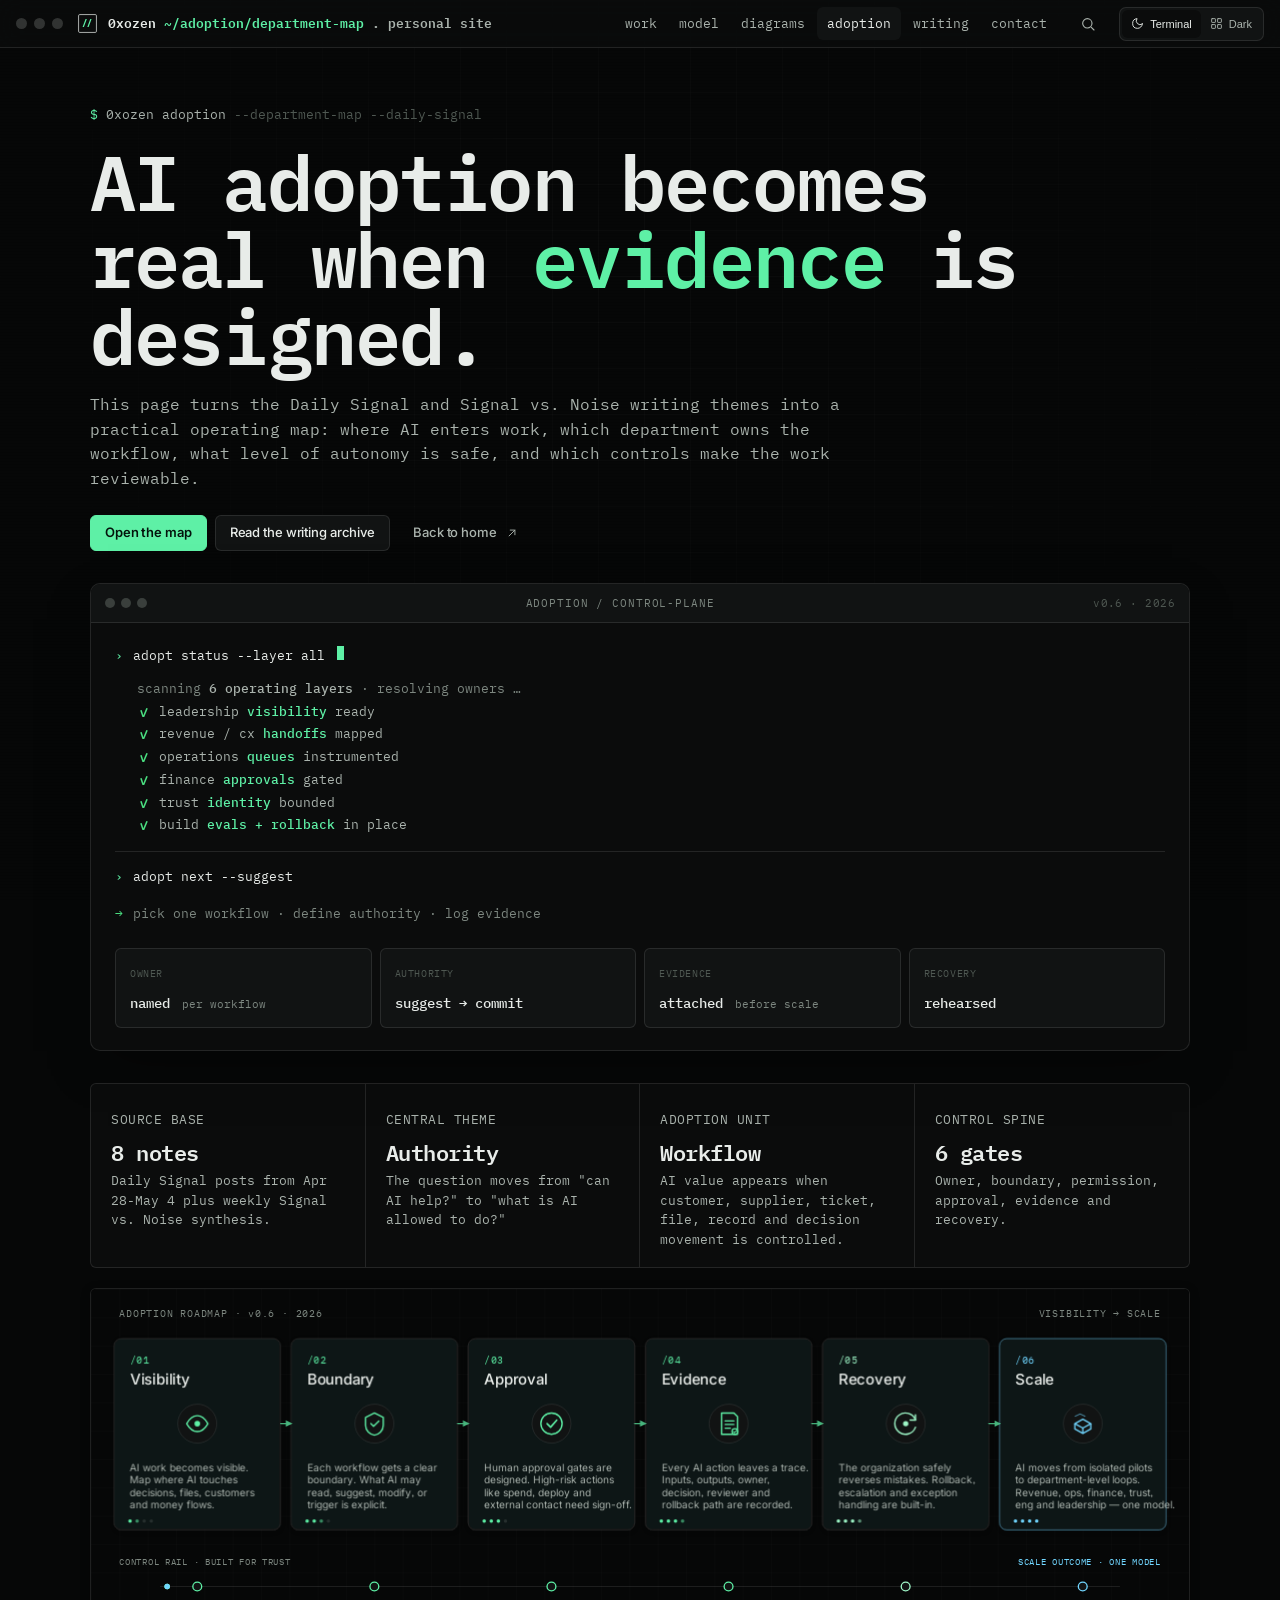
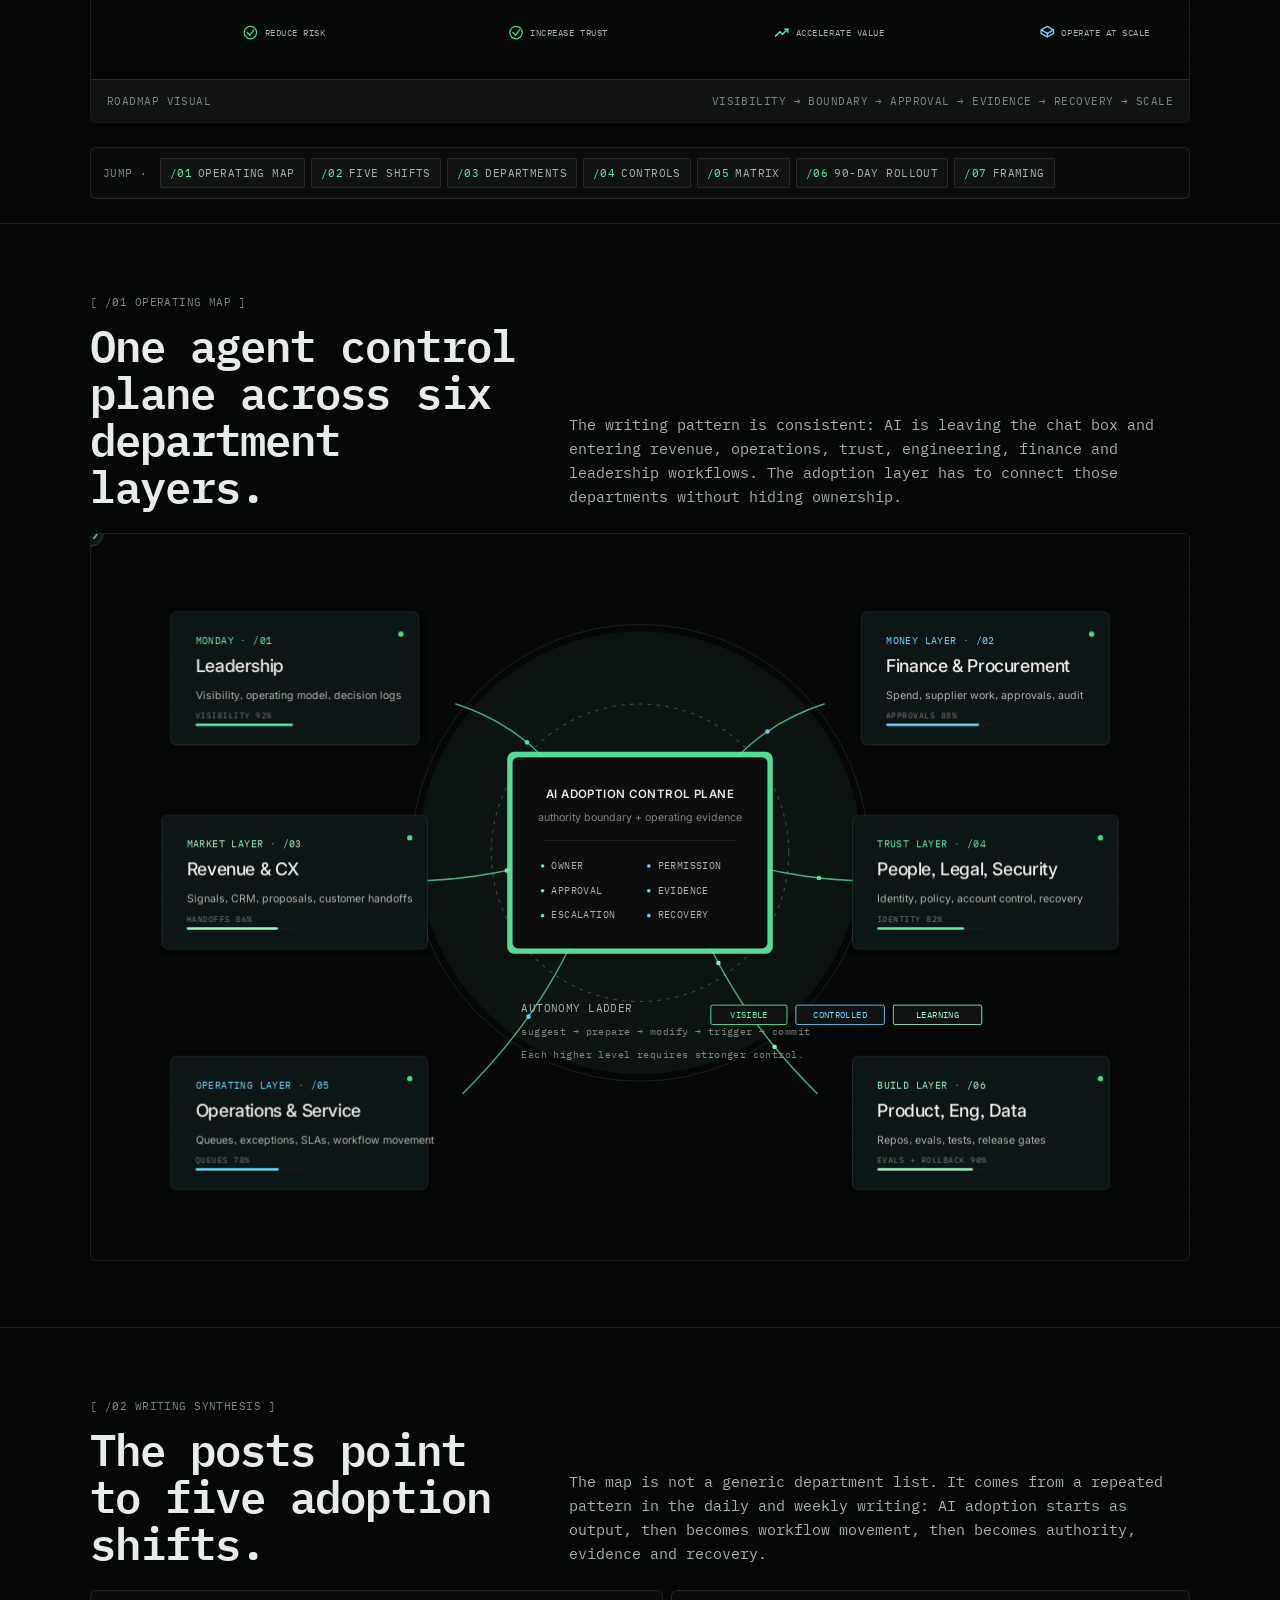
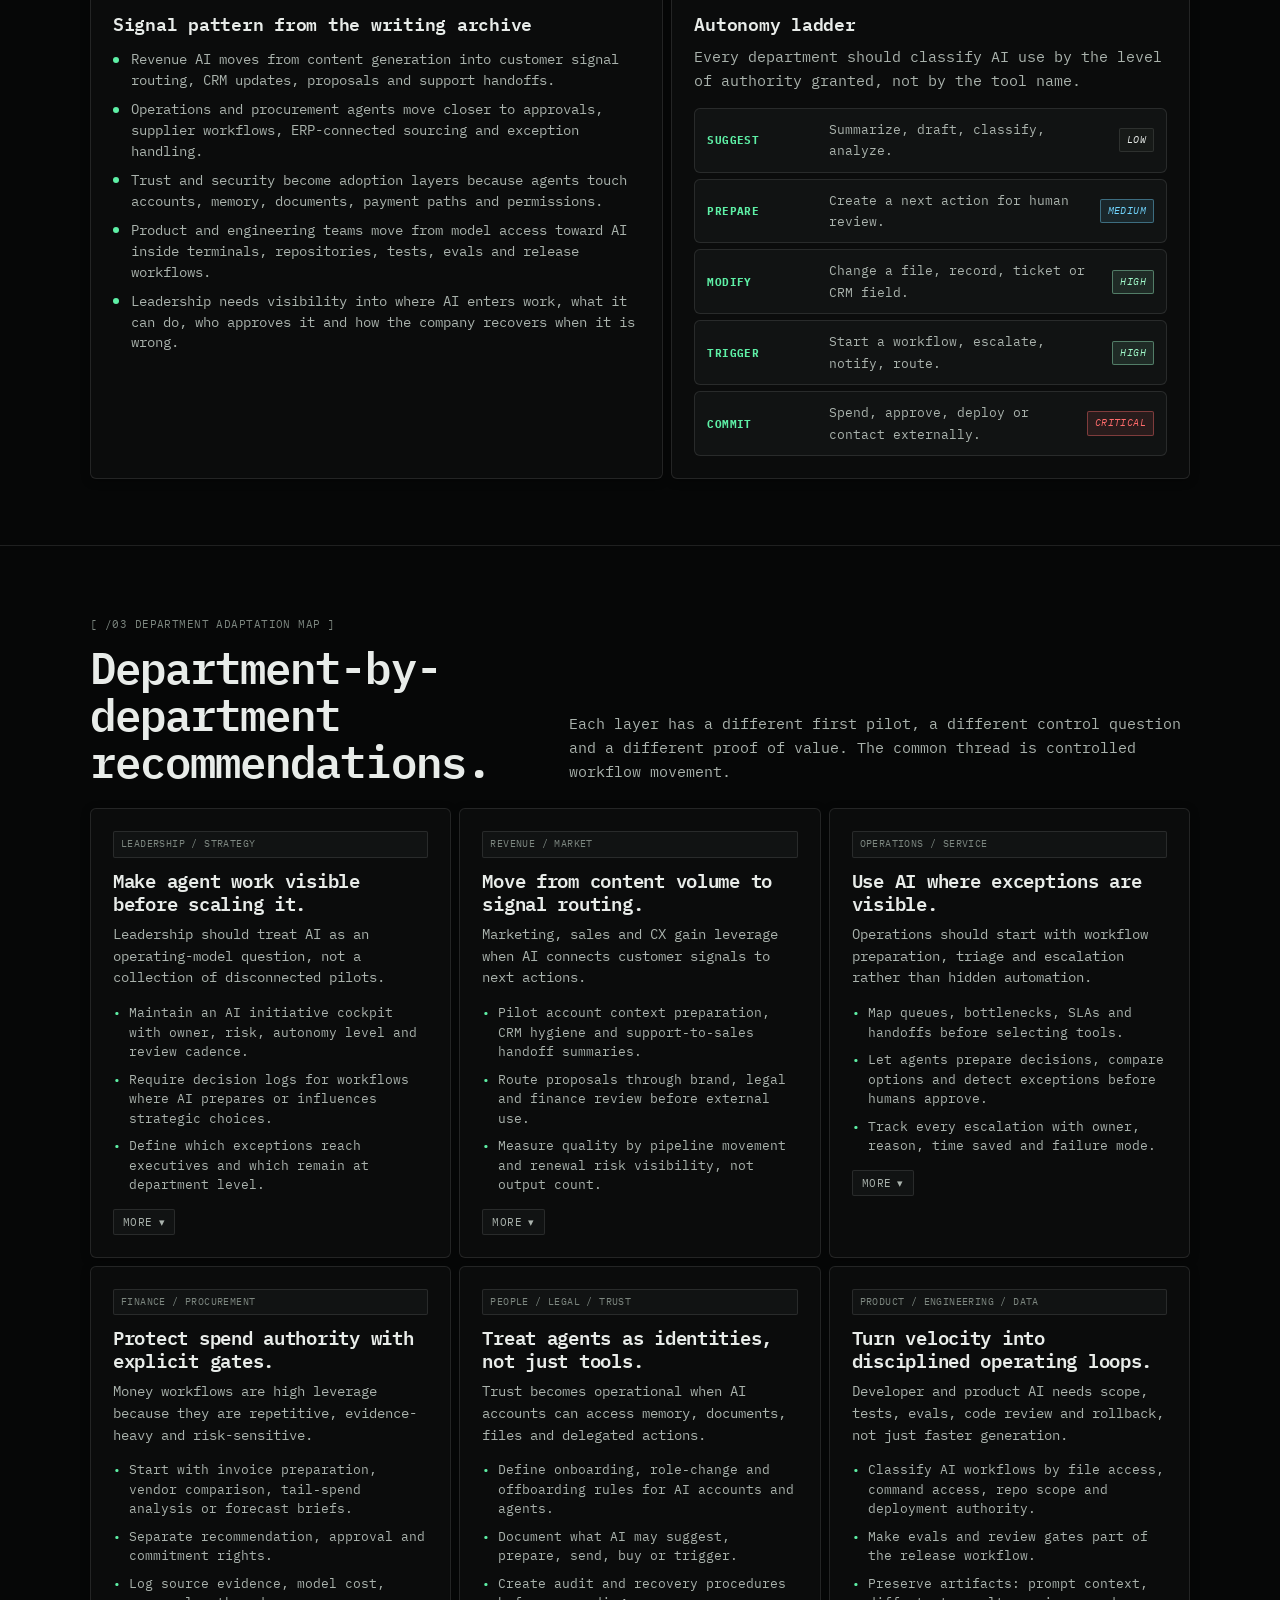
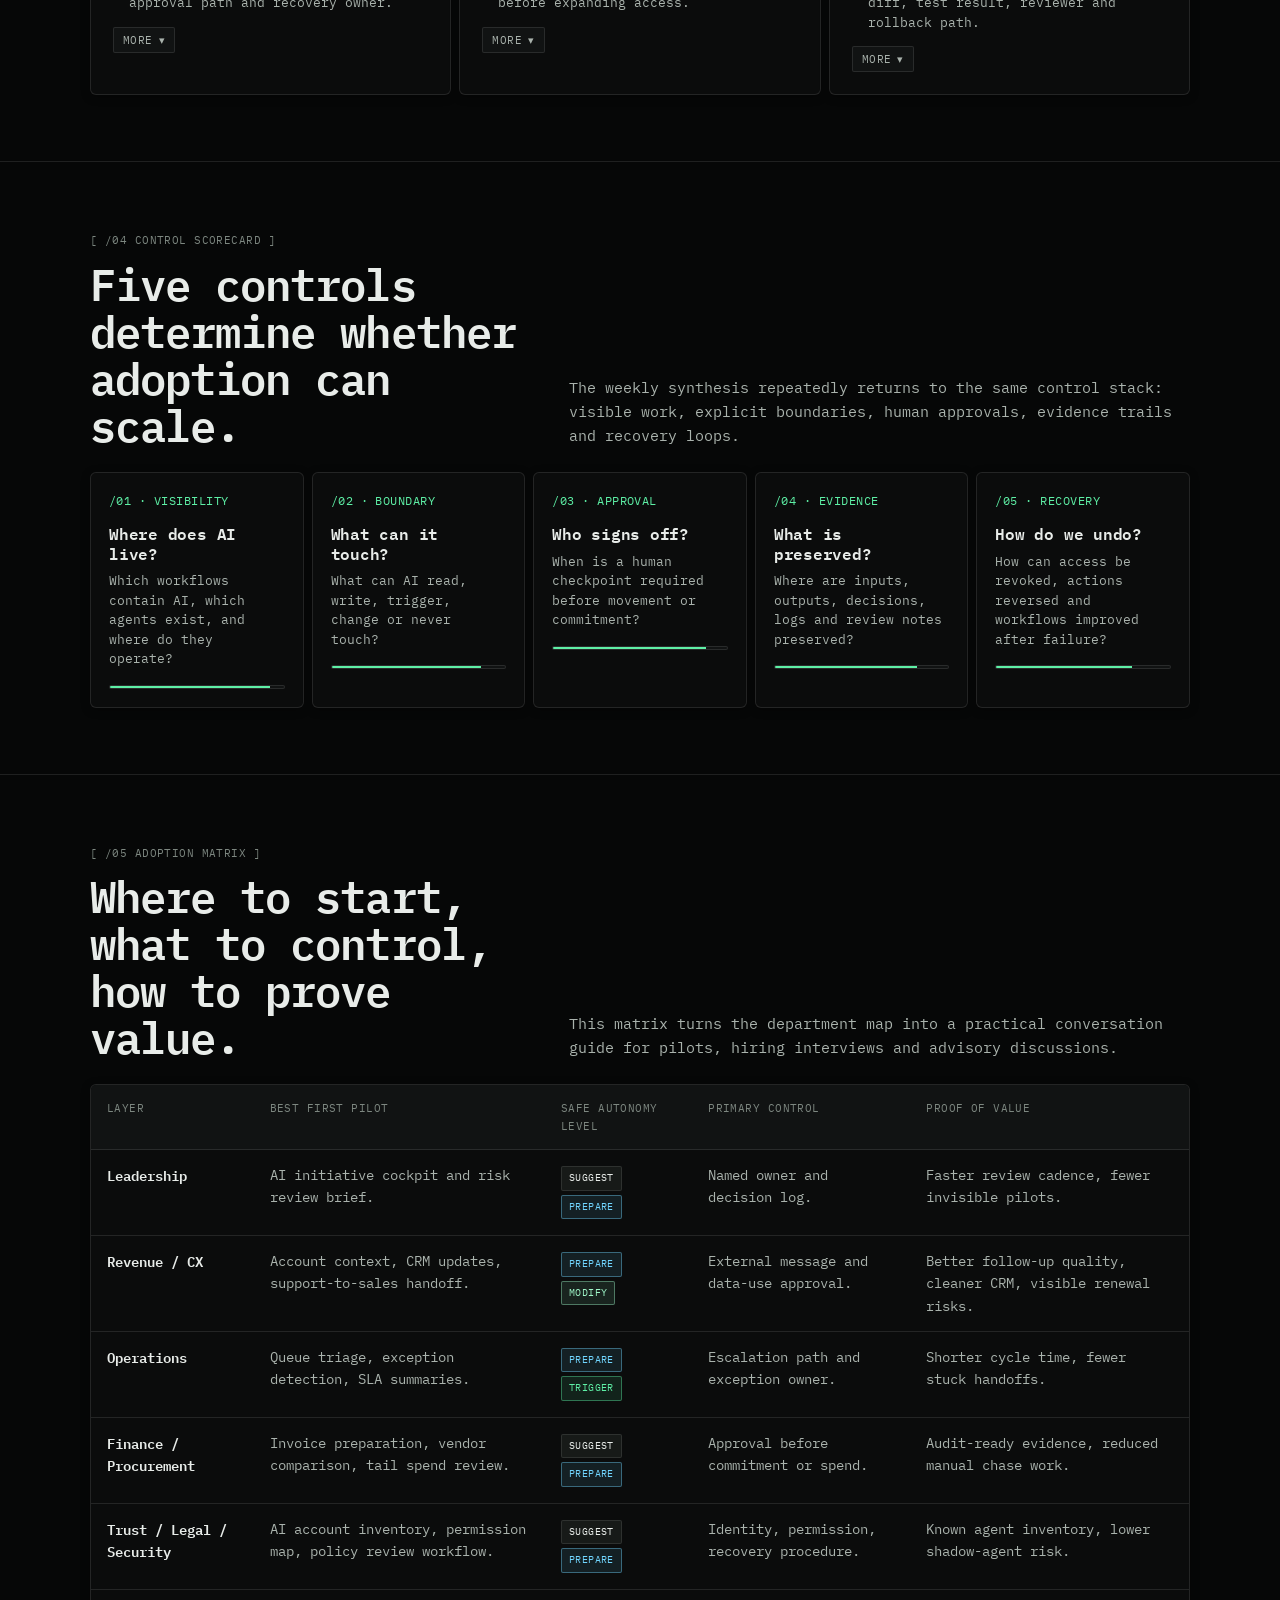
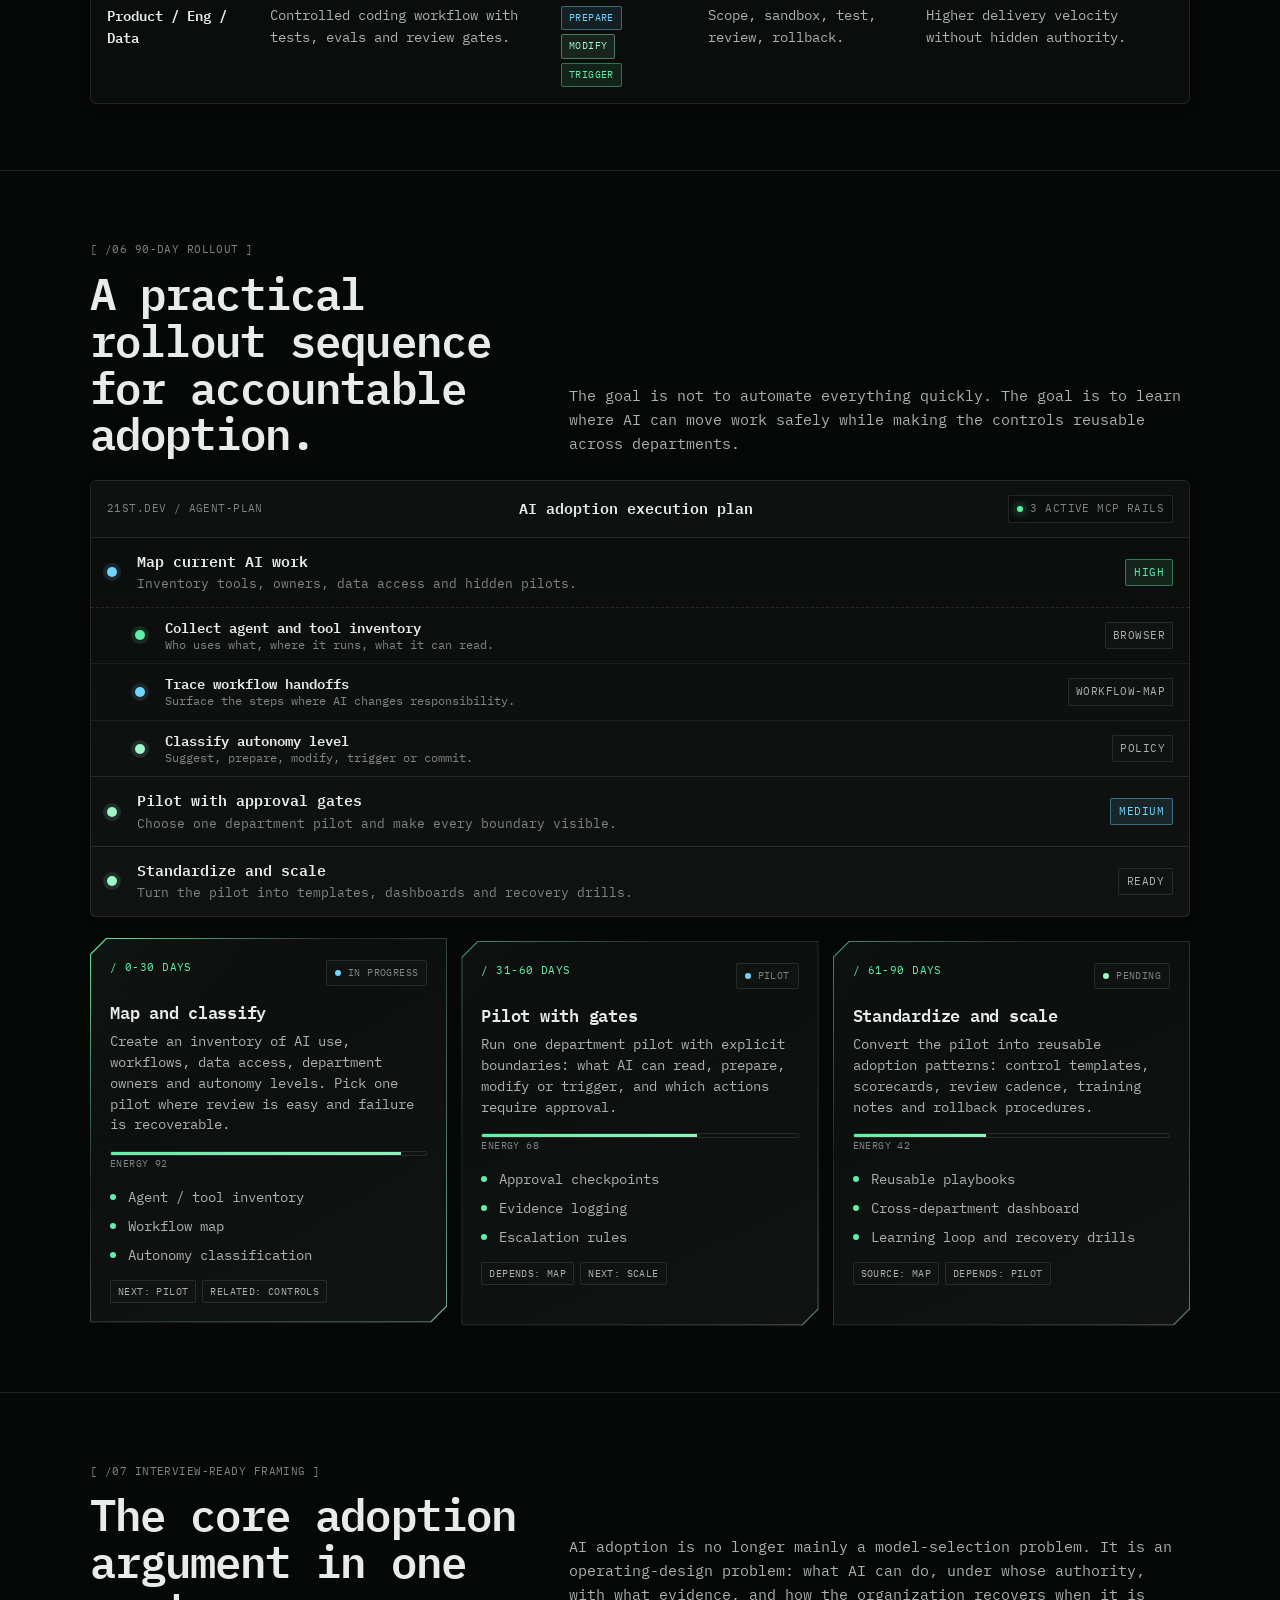
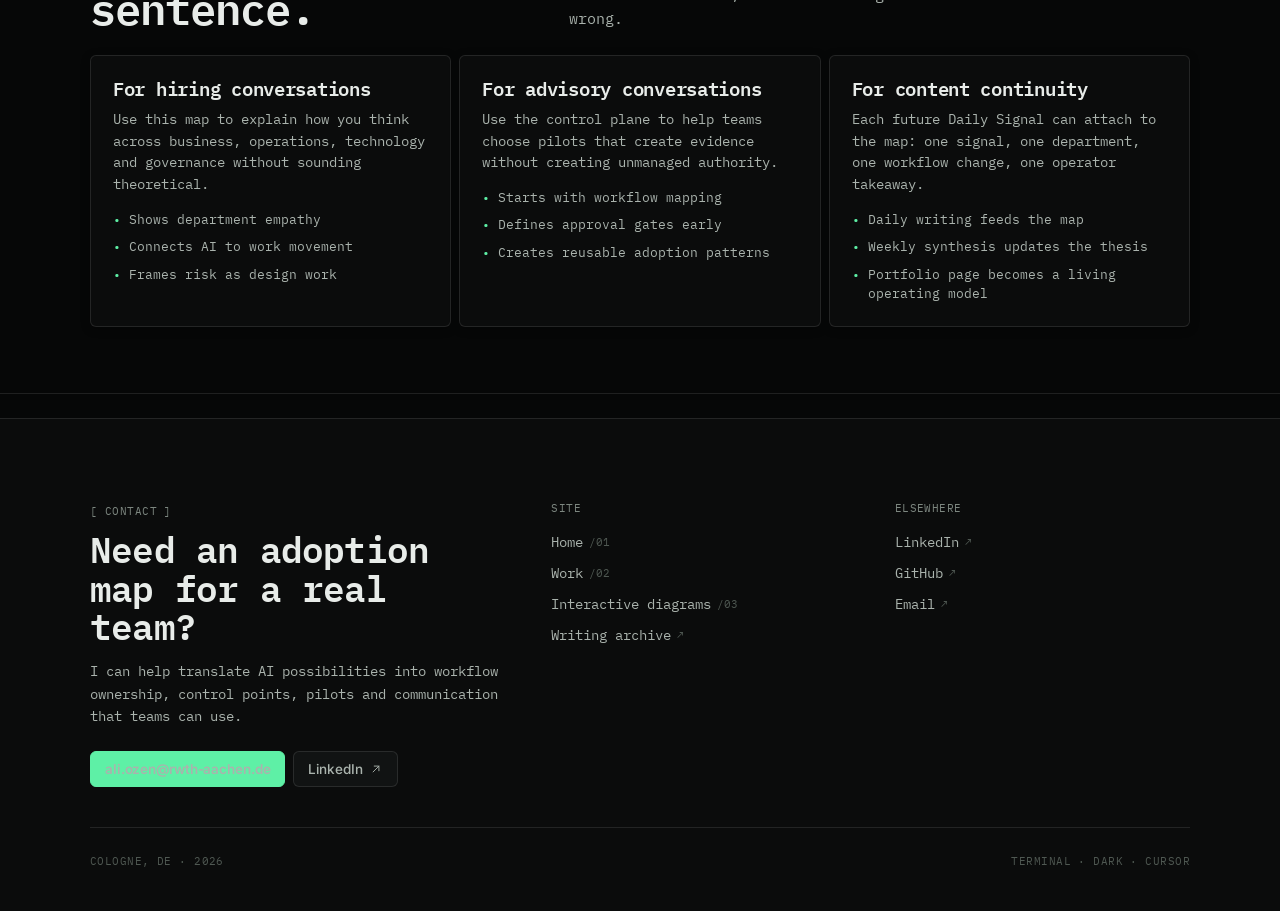
==== commit 15f8a16f: "Refresh adoption site interactions" ====
--- a/department-adoption.html
+++ b/department-adoption.html
@@ -27,7 +27,7 @@
     (function () {
       try {
         var t = localStorage.getItem('theme');
-        if (t === 'terminal' || t === 'cursor' || t === 'linear') document.documentElement.setAttribute('data-theme', t);
+        if (t === 'terminal' || t === 'linear') document.documentElement.setAttribute('data-theme', t);
       } catch (e) {}
     })();
   </script>
@@ -77,28 +77,6 @@
       /* SVG-only color hooks (for the diagram inside this page) */
       --svg-bg:#08090a; --svg-grid:rgba(255,255,255,0.04); --svg-panel-1:#161718; --svg-panel-2:#0f1011; --svg-stroke:#23252a; --svg-text-1:#f7f8f8; --svg-text-2:#d0d6e0; --svg-text-3:#8a8f98;
     }
-    [data-theme="cursor"] {
-      --canvas-parchment:#f7f7f4; --pebble-gray:#ebeae3; --highlight-beige:#d8d6cb;
-      --inkwell:#262510; --deep-shadow:#141414; --muted-stone:#7a7974;
-      --onyx-outline:#f54e00; --chartreuse-alert:#4ade80; --goldenrod-accent:#c08532; --forest-green-action:#34785c;
-
-      --bg:var(--canvas-parchment); --surface-1:#ffffff; --surface-2:var(--pebble-gray); --surface-3:var(--highlight-beige);
-      --border:rgba(38,37,16,0.10); --border-soft:rgba(38,37,16,0.18);
-      --text-1:var(--inkwell); --text-2:#3a3825; --text-3:var(--muted-stone); --text-4:#9b9a92;
-      --accent:var(--onyx-outline); --accent-2:var(--goldenrod-accent); --info:var(--forest-green-action); --success:var(--forest-green-action); --danger:#c0392b;
-      --cta-bg:var(--inkwell); --cta-bg-hover:#1c1b0a; --cta-text:var(--canvas-parchment);
-      --grid-stroke:rgba(38,37,16,0.04); --glow-1:rgba(245,78,0,0.08); --glow-2:rgba(192,133,50,0.06);
-      --shadow-sm:rgba(0,0,0,0.06) 0 1px 2px 0, rgba(0,0,0,0.04) 0 4px 12px -4px;
-      --shadow-xl:rgba(0,0,0,0.10) 0 14px 32px 0, rgba(0,0,0,0.06) 0 28px 70px 0;
-      --panel:var(--surface-1); --panel-2:var(--surface-2); --panel-3:var(--surface-3);
-      --line:var(--border); --line-2:var(--border-soft); --line-3:rgba(38,37,16,0.28);
-      --fg:var(--text-1); --muted:var(--text-2); --faint:var(--text-4);
-      --button-bg:var(--cta-bg); --button-bg-hover:var(--cta-bg-hover); --button-text:var(--cta-text);
-      --grid:var(--grid-stroke); --scan:0; --shadow:rgba(0,0,0,0.10) 0 14px 32px 0, rgba(0,0,0,0.06) 0 28px 70px 0;
-
-      --svg-bg:#ffffff; --svg-grid:rgba(38,37,16,0.05); --svg-panel-1:#f7f7f4; --svg-panel-2:#ffffff; --svg-stroke:rgba(38,37,16,0.12); --svg-text-1:#262510; --svg-text-2:#3a3825; --svg-text-3:#7a7974;
-    }
-
     *{box-sizing:border-box}
     html{scroll-behavior:smooth}
     body{
@@ -180,8 +158,6 @@
     .button:hover{background:var(--surface-3);border-color:var(--border-soft)}
     .button.primary{background:var(--cta-bg);color:var(--cta-text);border-color:var(--cta-bg);font-weight:590}
     .button.primary:hover{background:var(--cta-bg-hover);border-color:var(--cta-bg-hover);transform:translateY(-1px)}
-    [data-theme="cursor"] .button.primary{background:transparent;color:var(--accent);border-color:var(--accent)}
-    [data-theme="cursor"] .button.primary:hover{background:color-mix(in srgb, var(--accent) 8%, transparent);border-color:var(--accent)}
     .button.ghost{background:transparent;border-color:transparent;color:var(--text-2)}
     .button.ghost:hover{background:var(--surface-2);color:var(--text-1)}
     .button .kbd{font-family:var(--font-mono);font-size:11px;color:inherit;opacity:.7;padding:2px 5px;border-radius:var(--r-tag);background:color-mix(in srgb, currentColor 12%, transparent)}
@@ -196,6 +172,16 @@
     .label,.kicker{display:inline-block;font-family:var(--font-mono);font-size:11px;color:var(--text-3);letter-spacing:0.04em;text-transform:uppercase}
 
     h1{margin:18px 0 0;max-width:980px;font-size:clamp(44px,6vw,80px);line-height:1.0;letter-spacing:-0.024em;font-weight:510}
+    .hero-rotator{position:relative;display:inline-grid;min-width:0;color:var(--accent);vertical-align:baseline}
+    .hero-rotator span{grid-area:1 / 1;display:inline-block;will-change:transform,opacity}
+    .hero-rotator span.swap-out{animation:heroWordOut .34s ease forwards}
+    .hero-rotator span.swap-in{animation:heroWordIn .42s cubic-bezier(.2,.7,.2,1) forwards}
+    @keyframes heroWordOut{to{opacity:0;transform:translateY(-.72em)}}
+    @keyframes heroWordIn{from{opacity:0;transform:translateY(.82em)}to{opacity:1;transform:translateY(0)}}
+    .hero .cmd,.hero h1,.hero .lead,.hero .cta-row{animation:heroRise .72s cubic-bezier(.2,.7,.2,1) both}
+    .hero h1{animation-delay:.08s}.hero .lead{animation-delay:.16s}.hero .cta-row{animation-delay:.24s}
+    @keyframes heroRise{from{opacity:0;transform:translateY(14px)}to{opacity:1;transform:translateY(0)}}
+    @media (prefers-reduced-motion: reduce){.hero .cmd,.hero h1,.hero .lead,.hero .cta-row,.hero-rotator span{animation:none}}
     h2{margin:8px 0 0;font-size:clamp(28px,3.4vw,48px);line-height:1.08;letter-spacing:-0.022em;font-weight:510}
     h3{margin:0;font-size:19px;line-height:1.22;letter-spacing:-0.014em;font-weight:590;color:var(--text-1)}
     .lead{margin:18px 0 0;max-width:760px;font-size:16px;line-height:1.55;color:var(--text-2)}
@@ -270,9 +256,6 @@
     [data-theme="linear"] .cp-traffic span:nth-child(1) { background: #ff5f57; }
     [data-theme="linear"] .cp-traffic span:nth-child(2) { background: #febc2e; }
     [data-theme="linear"] .cp-traffic span:nth-child(3) { background: #28c840; }
-    [data-theme="cursor"] .cp-traffic span:nth-child(1) { background: #d2615a; }
-    [data-theme="cursor"] .cp-traffic span:nth-child(2) { background: #d8a657; }
-    [data-theme="cursor"] .cp-traffic span:nth-child(3) { background: #6f9b6e; }
     [data-theme="terminal"] .cp-traffic span:nth-child(1) { background: #3a3f3c; }
     [data-theme="terminal"] .cp-traffic span:nth-child(2) { background: #3a3f3c; }
     [data-theme="terminal"] .cp-traffic span:nth-child(3) { background: #3a3f3c; }
@@ -758,6 +741,7 @@
       section{padding:40px 0}
       .wrap{width:calc(100% - 20px)}
       h1{font-size:clamp(32px,9vw,44px);letter-spacing:-0.018em}
+      .hero-rotator{min-width:0}
       h2{font-size:clamp(22px,6vw,28px)}
       .lead{font-size:14.5px}
       .nav{width:calc(100% - 20px);padding:4px 6px 4px 10px;gap:4px}
@@ -850,9 +834,6 @@
       <button type="button" data-theme-set="linear" aria-pressed="false" title="Old dark Linear theme">
         <svg><use href="#i-grid"/></svg><span>Dark</span>
       </button>
-      <button type="button" data-theme-set="cursor" aria-pressed="false" title="Old Cursor warm theme">
-        <svg><use href="#i-sun"/></svg><span>Cursor</span>
-      </button>
     </div>
     <button class="iconbtn menutoggle" data-menu type="button" aria-label="Menu"><svg><use href="#i-menu"/></svg></button>
   </header>
@@ -861,7 +842,7 @@
     <section class="hero">
       <div class="wrap">
         <div class="cmd"><span class="accent">$</span> 0xozen adoption <span class="flag">--department-map --daily-signal</span></div>
-        <h1>AI adoption becomes real when authority is designed.</h1>
+        <h1>AI adoption becomes real when <span class="hero-rotator" data-hero-words="authority|evidence|recovery|ownership" aria-live="polite"><span data-hero-word>authority</span></span> is designed.</h1>
         <p class="lead">This page turns the Daily Signal and Signal vs. Noise writing themes into a practical operating map: where AI enters work, which department owns the workflow, what level of autonomy is safe, and which controls make the work reviewable.</p>
         <div class="cta-row">
           <a class="button primary" href="#operating-map">Open the map</a>
@@ -1776,12 +1757,12 @@
   </footer>
 
   <script>
-    /* Theme picker (3-way) */
+    /* Theme picker */
     (function () {
       var meta = document.getElementById('theme-color-meta');
       var btns = document.querySelectorAll('.theme-switch [data-theme-set], .theme-picker [data-theme-set]');
-      var THEME_COLOR = { terminal: '#060707', linear: '#08090a', cursor: '#f7f7f4' };
-      var THEMES = ['terminal', 'linear', 'cursor'];
+      var THEME_COLOR = { terminal: '#060707', linear: '#08090a' };
+      var THEMES = ['terminal', 'linear'];
       function valid(t) { return THEMES.indexOf(t) !== -1; }
       function setTheme(t) {
         if (!valid(t)) t = 'terminal';
@@ -2014,6 +1995,29 @@
       });
     })();
 
+    /* 21st animated hero adaptation */
+    (function () {
+      var reduce = window.matchMedia('(prefers-reduced-motion: reduce)').matches;
+      document.querySelectorAll('[data-hero-word]').forEach(function (word) {
+        var host = word.closest('[data-hero-words]');
+        var words = host && host.dataset.heroWords
+          ? host.dataset.heroWords.split('|').map(function (item) { return item.trim(); }).filter(Boolean)
+          : [];
+        var index = Math.max(0, words.indexOf(word.textContent.trim()));
+        if (reduce || words.length < 2) return;
+        setInterval(function () {
+          word.classList.remove('swap-in');
+          word.classList.add('swap-out');
+          setTimeout(function () {
+            index = (index + 1) % words.length;
+            word.textContent = words[index];
+            word.classList.remove('swap-out');
+            word.classList.add('swap-in');
+          }, 260);
+        }, 2200);
+      });
+    })();
+
     /* Command palette (Cmd+K) */
     (function () {
       var backdrop = document.getElementById('cmdkBackdrop');
@@ -2023,11 +2027,11 @@
       var trigger = document.getElementById('cmdkTrigger') || document.getElementById('searchTrigger');
       var pageId = document.documentElement.dataset.page || 'home';
       function setTheme(t) {
-        if (['terminal','linear','cursor'].indexOf(t) < 0) return;
+        if (['terminal','linear'].indexOf(t) < 0) return;
         document.documentElement.setAttribute('data-theme', t);
         try { localStorage.setItem('theme', t); } catch (e) {}
         var meta = document.getElementById('theme-color-meta');
-        var col = { terminal:'#060707', linear:'#08090a', cursor:'#f7f7f4' }[t];
+        var col = { terminal:'#060707', linear:'#08090a' }[t];
         if (meta && col) meta.setAttribute('content', col);
         document.querySelectorAll('.theme-switch [data-theme-set], .theme-picker [data-theme-set]').forEach(function (b) {
           b.setAttribute('aria-pressed', b.dataset.themeSet === t ? 'true' : 'false');
@@ -2068,8 +2072,7 @@
       });
       commands.push(
         { section:'Theme', label:'Terminal · data field', icon:'i-moon', action: function(){ setTheme('terminal'); toast('Theme: Terminal'); } },
-        { section:'Theme', label:'Dark · Linear', icon:'i-grid', action: function(){ setTheme('linear'); toast('Theme: Dark'); } },
-        { section:'Theme', label:'Cursor · warm ivory', icon:'i-sun', action: function(){ setTheme('cursor'); toast('Theme: Cursor'); } }
+        { section:'Theme', label:'Dark · Linear', icon:'i-grid', action: function(){ setTheme('linear'); toast('Theme: Dark'); } }
       );
       commands.push(
         { section:'Actions', label:'Copy email — ali.ozen@rwth-aachen.de', icon:'i-copy', action: copyEmail },
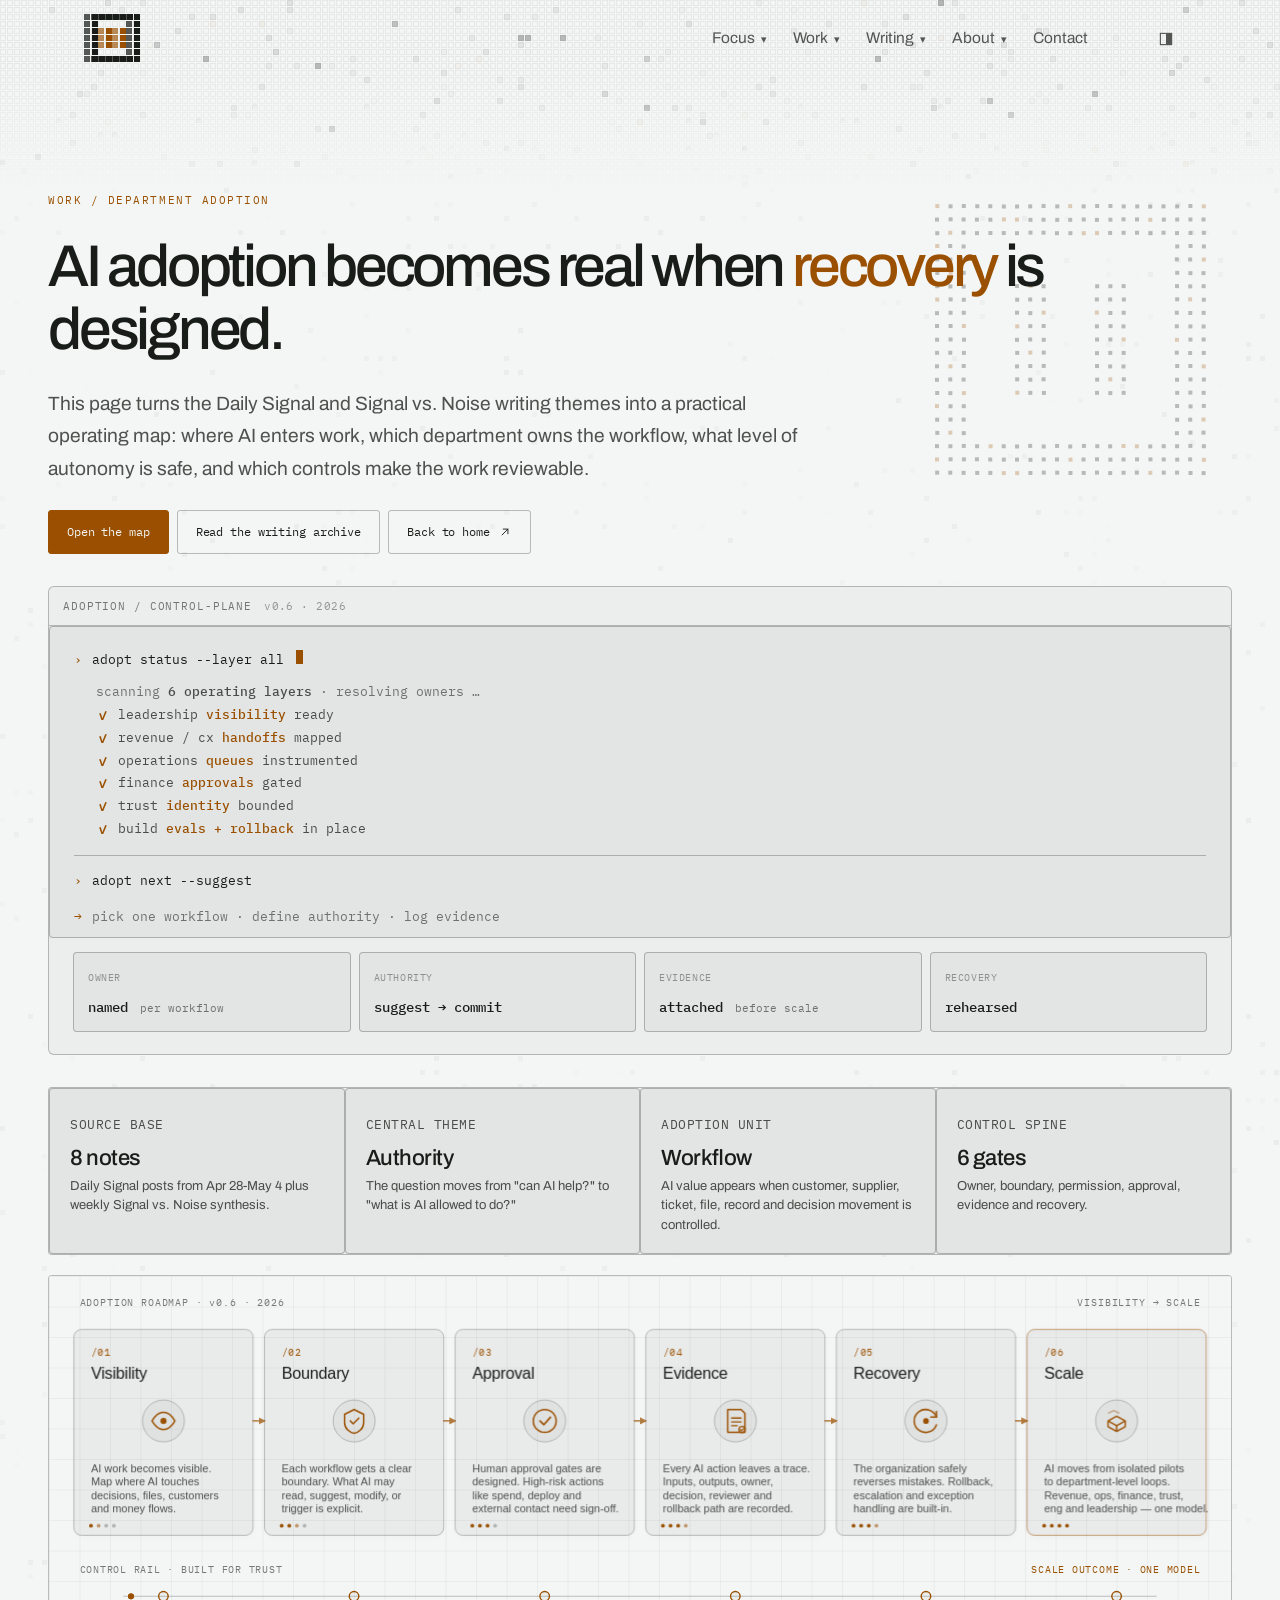
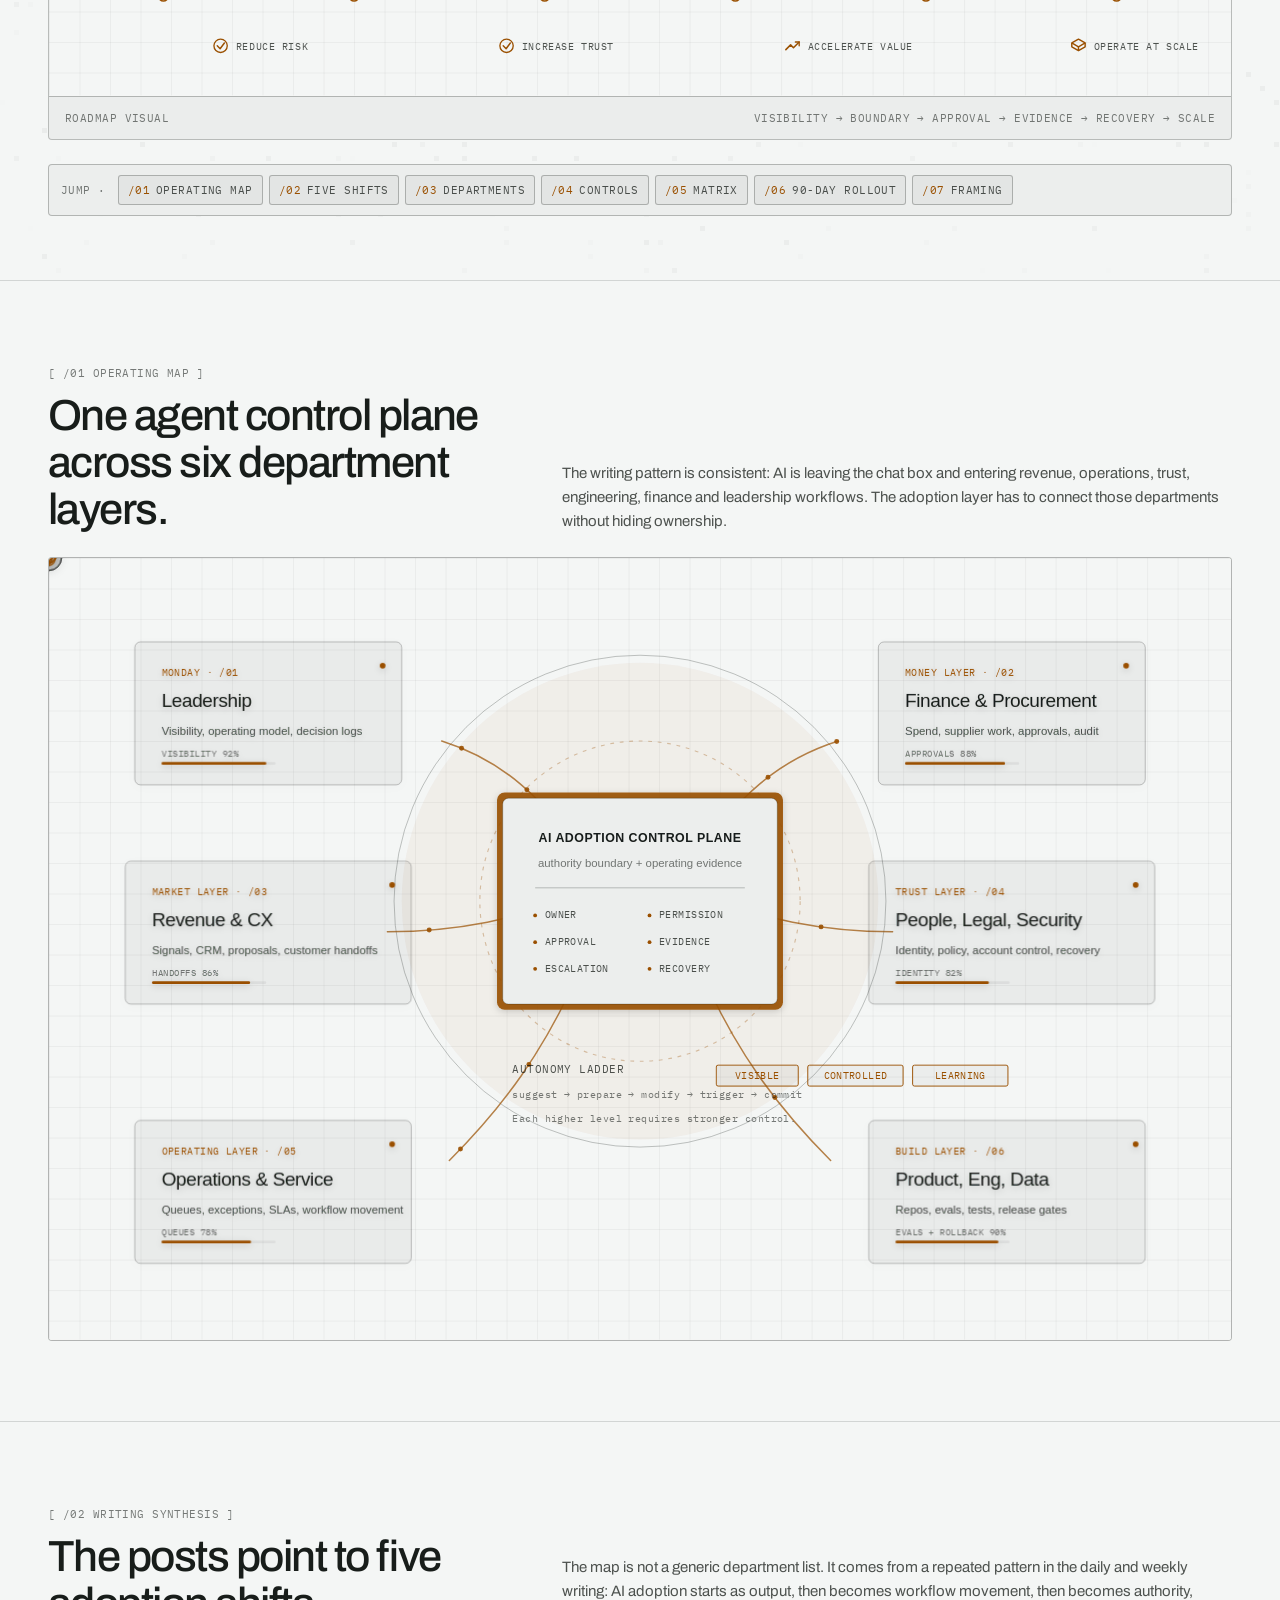
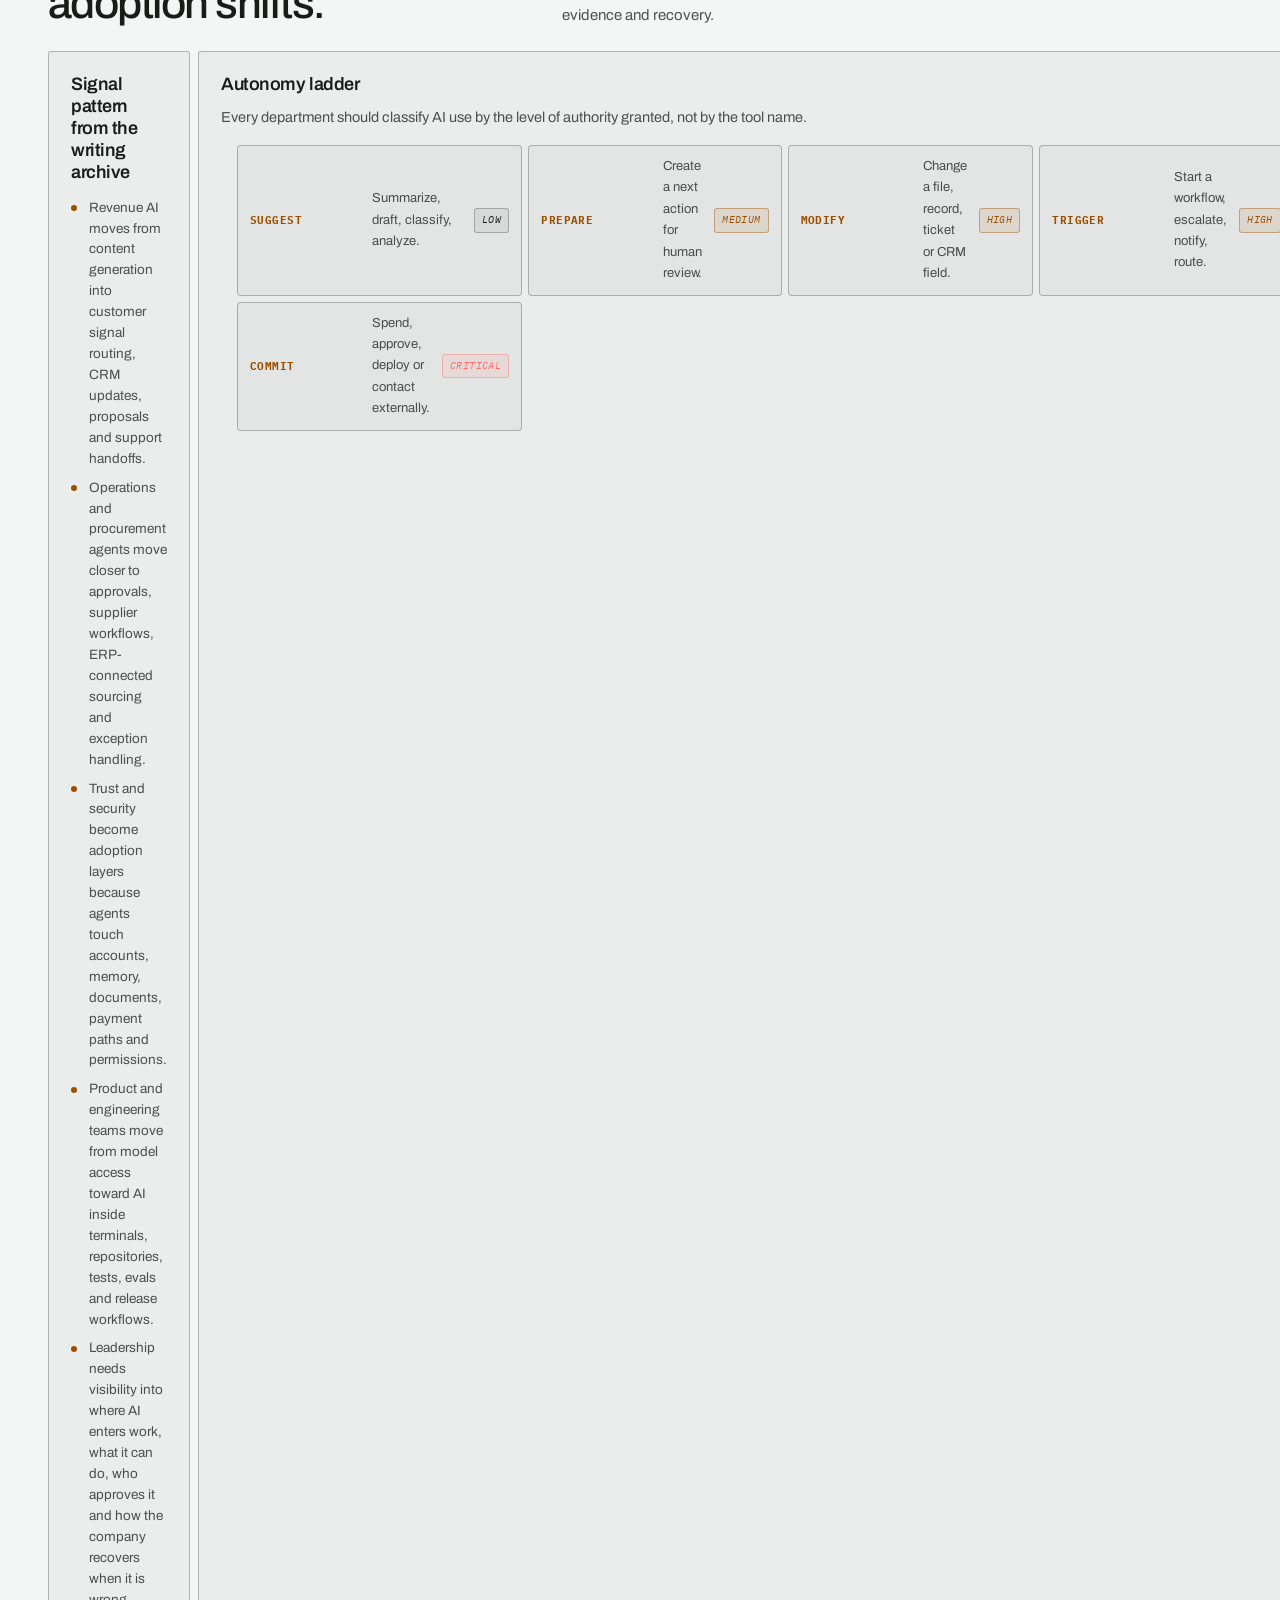
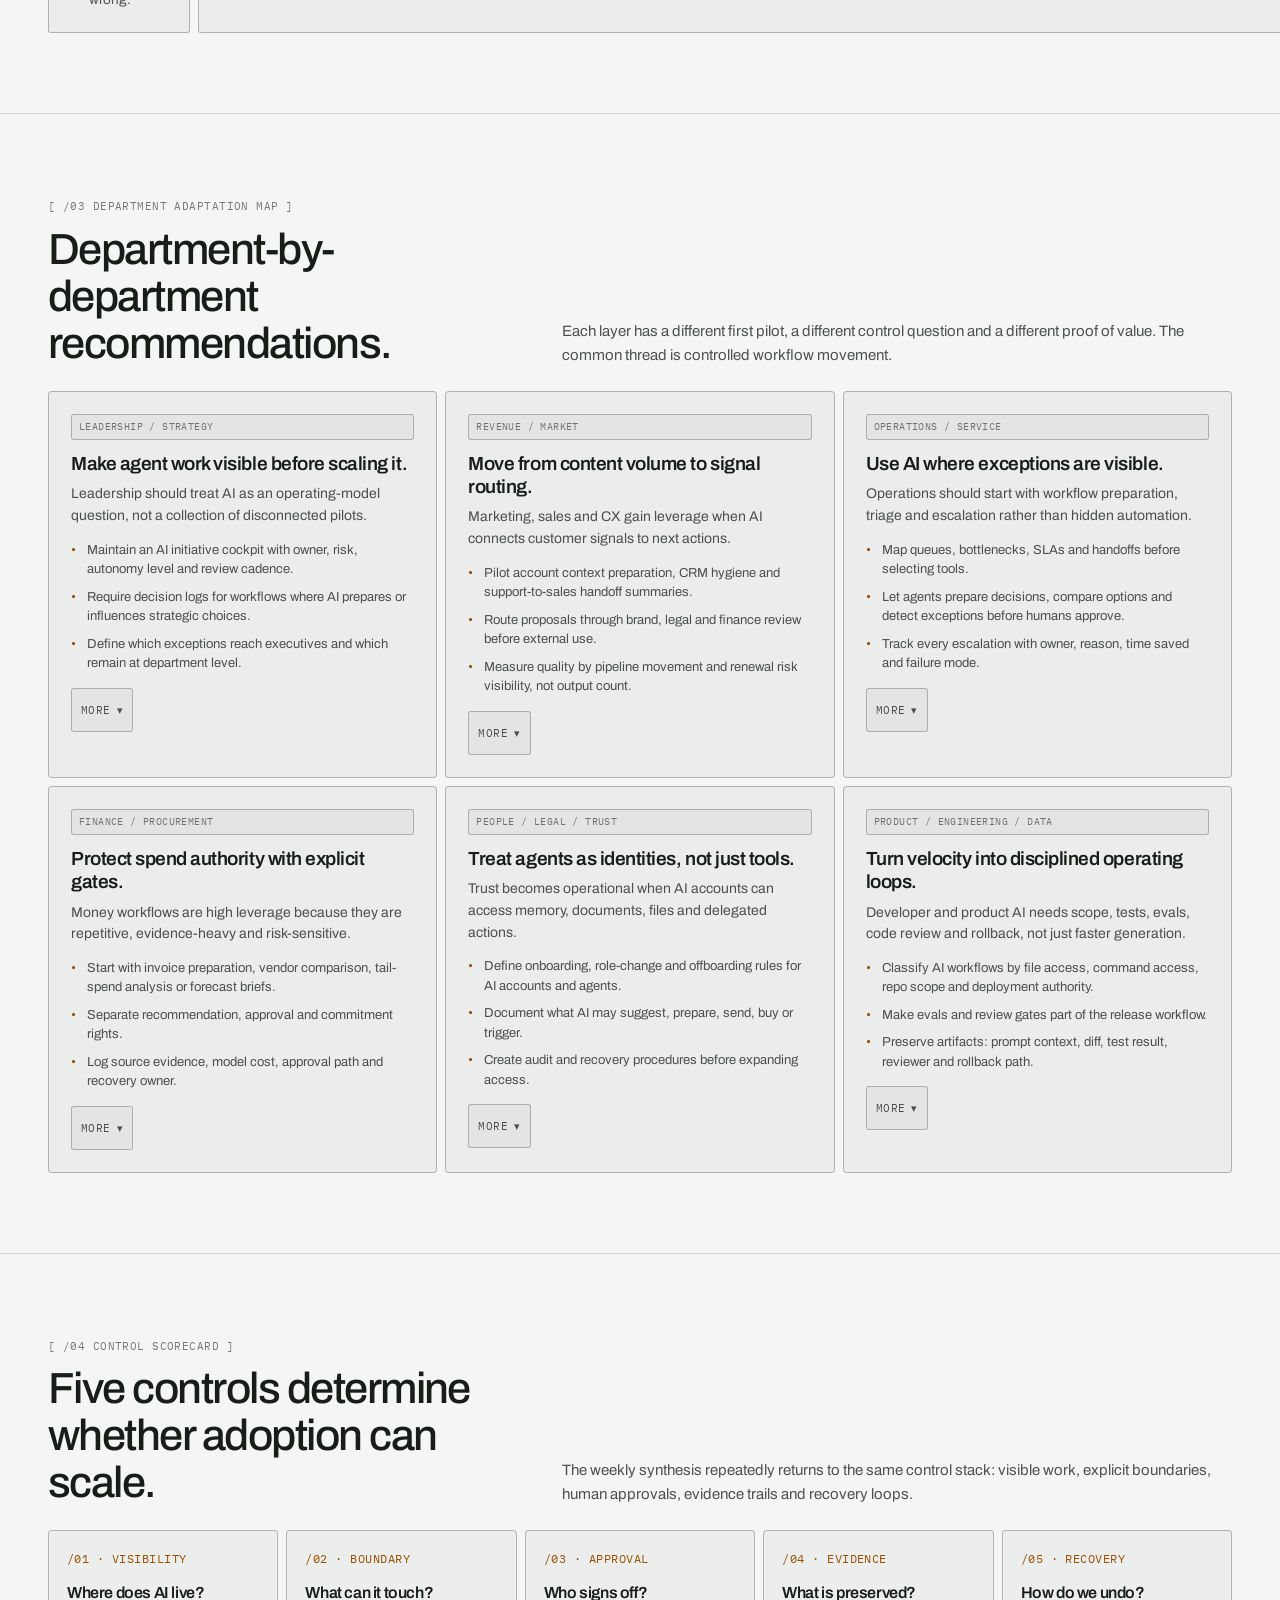
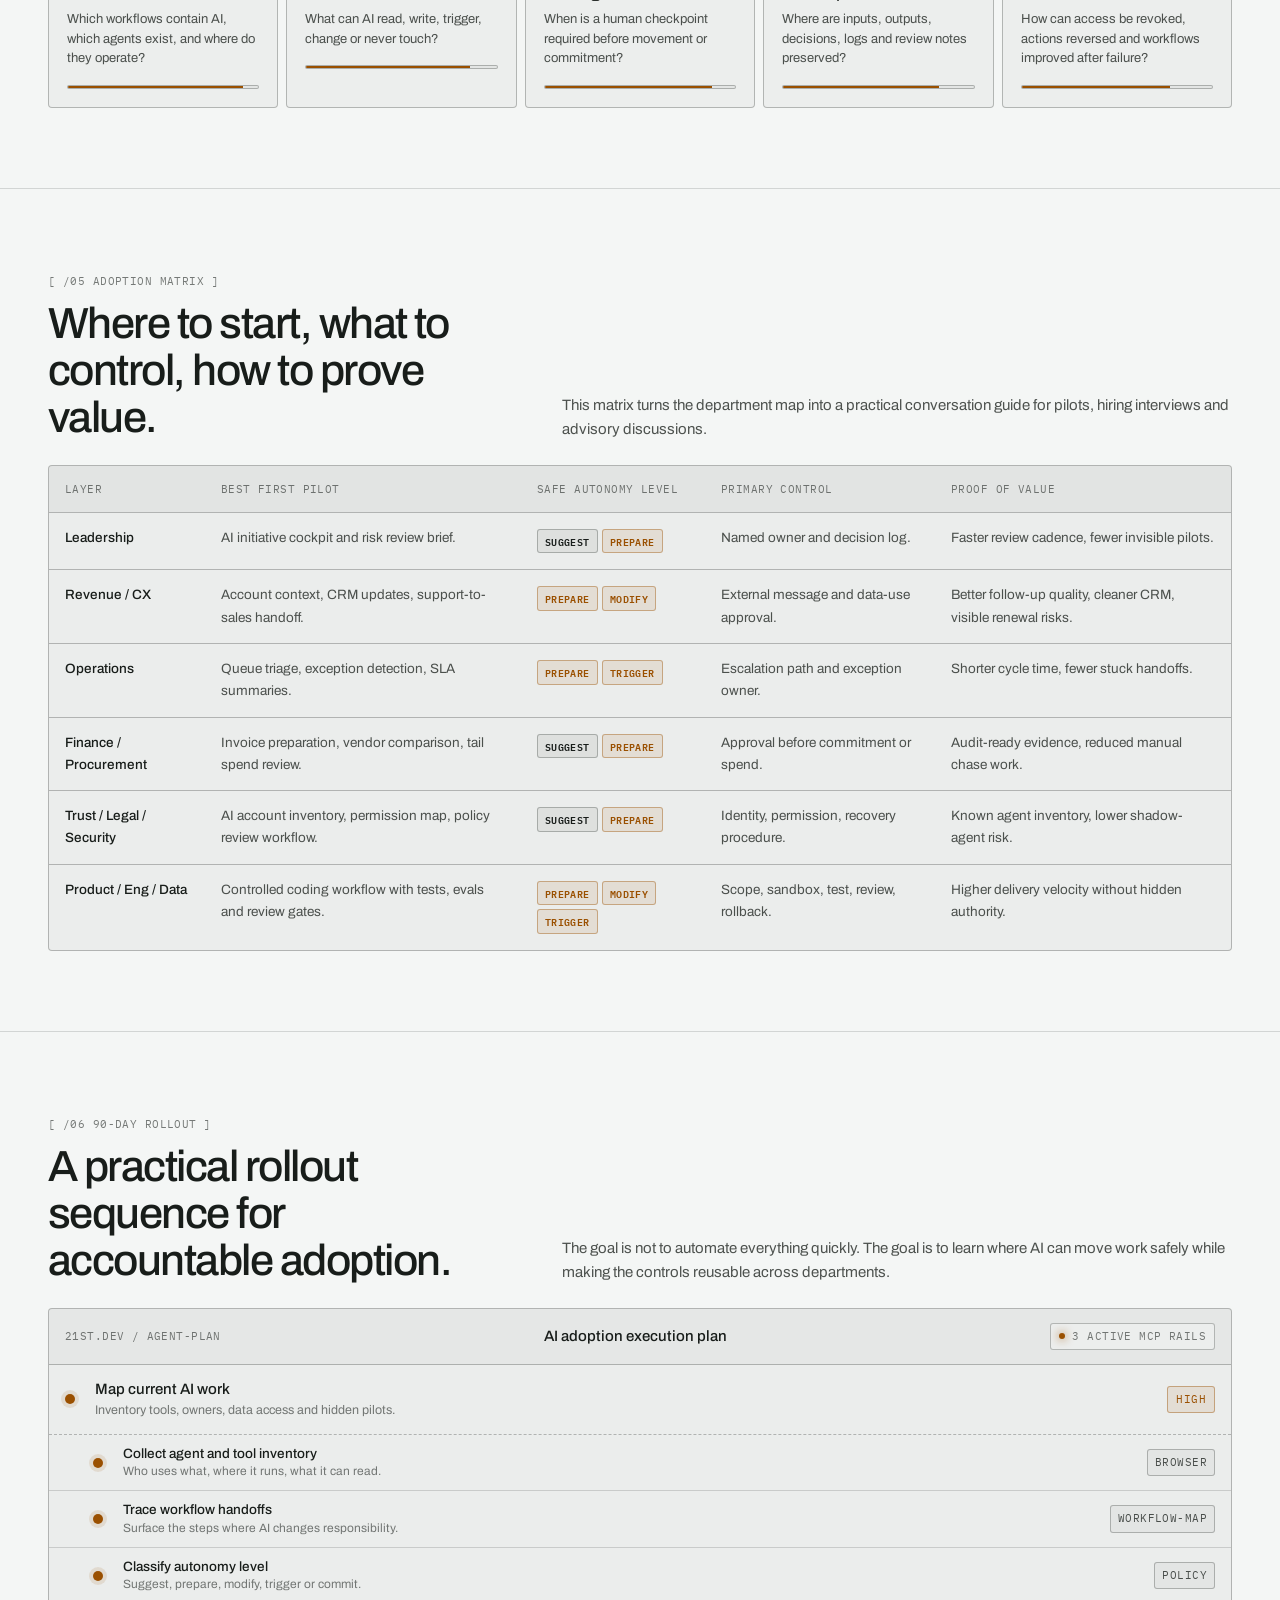
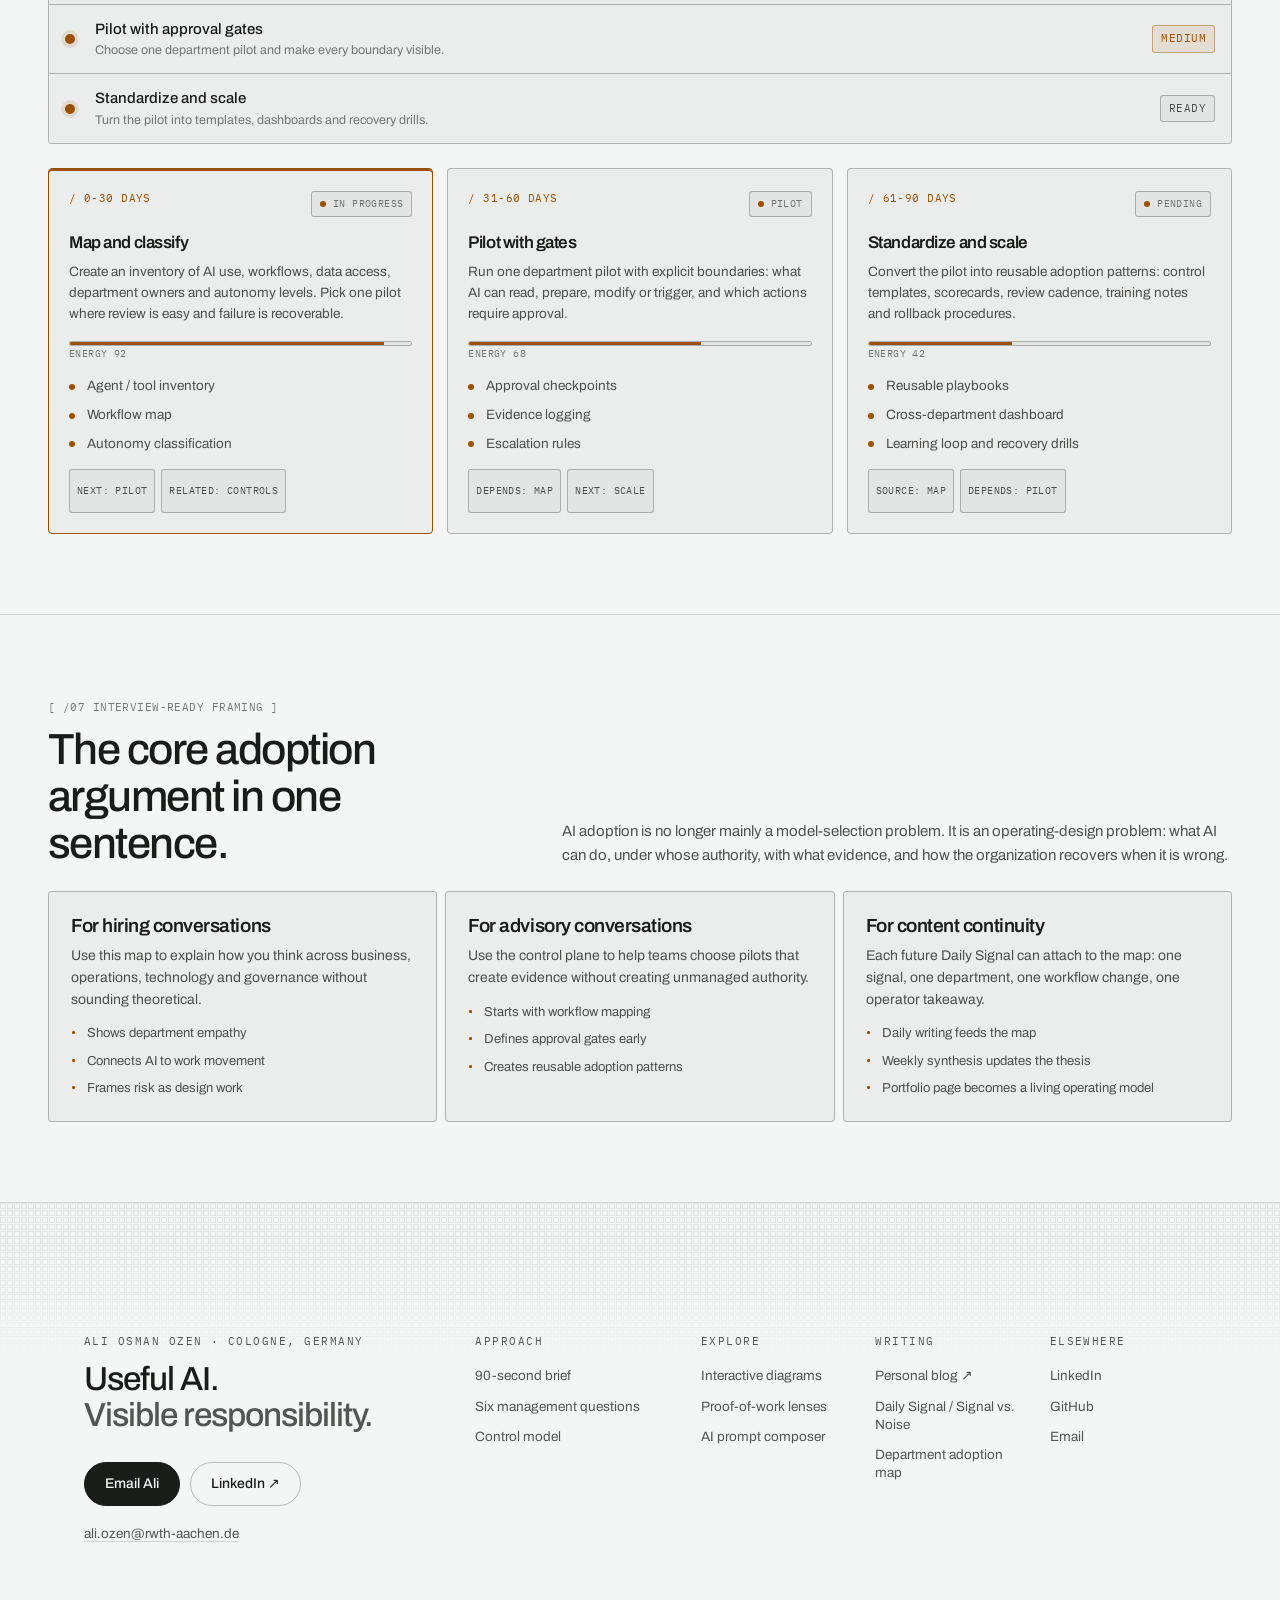
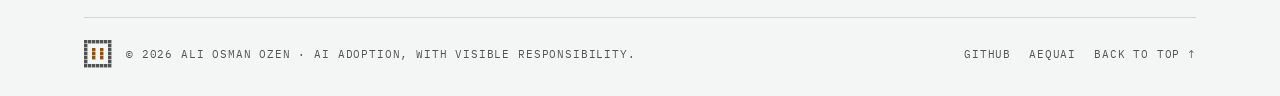
==== commit deae92d2: "Publish personal site design and connect the 0xOzen blog" ====
--- a/department-adoption.html
+++ b/department-adoption.html
@@ -1,37 +1,827 @@
-<!doctype html>
-<html lang="en" data-theme="terminal" data-page="adoption">
-<head>
-  <meta charset="utf-8" />
-  <meta name="viewport" content="width=device-width, initial-scale=1" />
-  <title>Department AI Adoption Map | Ali Osman Ozen</title>
-  <meta name="description" content="A detailed department-level AI adoption map based on Daily Signal and Signal vs. Noise writing themes: authority, workflow control, governance, evidence and operating boundaries." />
-  <meta property="og:title" content="Department AI Adoption Map" />
-  <meta property="og:description" content="Six operating layers, an autonomy ladder, a control scorecard and a 90-day rollout for accountable AI adoption." />
-  <meta property="og:type" content="article" />
-  <meta property="og:url" content="https://0xozen.github.io/department-adoption.html" />
-  <meta property="og:image" content="https://0xozen.github.io/assets/og-image.svg" />
-  <meta property="og:image:type" content="image/svg+xml" />
-  <meta property="og:image:width" content="1200" />
-  <meta property="og:image:height" content="630" />
-  <meta name="twitter:card" content="summary_large_image" />
-  <meta name="twitter:title" content="Department AI Adoption Map" />
-  <meta name="twitter:description" content="Six operating layers, autonomy ladder, control scorecard, 90-day rollout." />
-  <meta name="twitter:image" content="https://0xozen.github.io/assets/og-image.svg" />
-  <link rel="canonical" href="https://0xozen.github.io/department-adoption.html" />
-  <meta name="theme-color" content="#060707" id="theme-color-meta" />
-  <link rel="icon" type="image/svg+xml" href="data:image/svg+xml;utf8,<svg xmlns='http://www.w3.org/2000/svg' viewBox='0 0 32 32'><rect width='32' height='32' rx='3' fill='%23060707'/><rect x='2.4' y='2.4' width='27.2' height='27.2' rx='1.8' fill='none' stroke='%23e8ece9' stroke-width='1.1'/><path d='M8.5 21.5 13 9h2l-4.5 12.5h-2Zm7.2 0L20.2 9h2l-4.5 12.5h-2Z' fill='%235ef0a6'/></svg>" />
-  <link rel="preconnect" href="https://fonts.googleapis.com">
-  <link rel="preconnect" href="https://fonts.gstatic.com" crossorigin>
-  <link href="https://fonts.googleapis.com/css2?family=Inter:wght@300;400;500;600;700&family=IBM+Plex+Mono:wght@400;500&display=swap" rel="stylesheet">
-  <script>
-    (function () {
-      try {
-        var t = localStorage.getItem('theme');
-        if (t === 'terminal' || t === 'linear') document.documentElement.setAttribute('data-theme', t);
-      } catch (e) {}
-    })();
-  </script>
-  <style>
+<!DOCTYPE html>
+<!-- Generated by scripts/build_personal_subpages.py; content pinned in scripts/reference/subpages. --><html data-page="adoption" data-theme="light" lang="en"><head>
+<meta charset="utf-8"/>
+<meta content="width=device-width,initial-scale=1,viewport-fit=cover" name="viewport"/>
+<meta content="index, follow" name="robots"/>
+
+<title>Department AI Adoption Map | Ali Osman Ozen</title>
+<meta content="A detailed department-level AI adoption map based on Daily Signal and Signal vs. Noise writing themes: authority, workflow control, governance, evidence and operating boundaries." name="description"/>
+<link href="assets/aequai-home/img/aequai-mark.svg" rel="icon" type="image/svg+xml"/>
+<link href="https://fonts.googleapis.com" rel="preconnect"/>
+<link crossorigin="" href="https://fonts.gstatic.com" rel="preconnect"/>
+<link href="https://fonts.googleapis.com/css2?family=Archivo:wght@400;500;600;700&amp;family=IBM+Plex+Mono:wght@400;500&amp;display=swap" rel="stylesheet"/>
+<style>
+/* DESIGN.md 6A - site sheets into a named layer, declared before the kit's. */
+@layer site;
+@import url("assets/aequai-home/site.css?v=20260902-lensv2") layer(site);
+@import url("assets/aequai-home/demo.css?v=20260902-lensv2") layer(site);
+@import url("assets/aequai-home/demo-ext.css?v=20260902-lensv2") layer(site);
+@import url("assets/aequai-home/corporate-pages.css?v=20260902-lensv2") layer(site);
+@import url("assets/aequai-home/theme-light.css?v=20260902-lensv2") layer(site);
+</style>
+
+<link href="assets/aequai-home/glass-kit-v3.css?v=3baa8acd9ed6" rel="stylesheet"/>
+<style>
+/* ==========================================================================
+   lv- : lens v2. Geometry and the light correction of gk-graph's dark-first
+   literals. Every colour still resolves from the kit token layer.
+   Unlayered on purpose (DESIGN.md 6A).
+   ========================================================================== */
+.lv{
+  position:relative; background:var(--gk-bg); color:var(--gk-tx);
+  --lv-sans:Geist,Archivo,Urbanist,"Helvetica Neue",Arial,sans-serif;
+  font-family:var(--lv-sans);
+  -webkit-font-smoothing:antialiased;
+  --lv-choice-size:15.5px;
+  --lv-rule:1px;
+  --lv-mono:"IBM Plex Mono",ui-monospace,SFMono-Regular,Menlo,monospace;
+  --lv-head:77px;
+  --lv-inset:calc(max(0px, (100vw - 1500px) / 2) + clamp(20px,3.2vw,48px));
+  /* the doc register sets a serif display face; a technical drawing is not a
+     document, so this direction swaps the one token the register says to swap */
+  --gk-display-family:Geist,Archivo,Urbanist,"Helvetica Neue",Arial,sans-serif;
+  --gk-mono-family:var(--lv-mono);
+}
+/* Paint the document canvas and page with the same black, including overscroll. */
+html[data-theme="dark"]:has(body.lv){background:rgb(var(--gk-shade-rgb,0 0 0))}
+html[data-theme="dark"] body.lv{--gk-bg:rgb(var(--gk-shade-rgb))}
+.lv-wrap{ margin:0 auto; padding:0 var(--lv-inset); }
+@supports(width:round(nearest, 20px, 7px)){
+  .lv{--lv-inset:round(nearest, calc(max(0px, (100vw - 1500px) / 2) + clamp(20px,3.2vw,48px)), 7px)}
+}
+
+/* -- the field, at 200px ------------------------------------------------- */
+/* Two nested masks rather than one composited one: the parent carries the
+   vertical dissolve, the child carries the 7px mesh tile. mask-composite is
+   still uneven across engines and its failure mode here is an un-faded grid
+   running into the headline, so the fade gets its own element. */
+.lv-plate{
+  position:absolute; inset:0 0 auto; height:192px;
+  z-index:1; pointer-events:none; overflow:hidden; color:rgb(var(--gk-ink-rgb));
+  -webkit-mask-image:linear-gradient(to bottom, #000 35%, transparent 100%);
+  mask-image:linear-gradient(to bottom, #000 35%, transparent 100%);
+}
+/* the mesh: every cell a 1px outline at .062, tiled at the measured 7px pitch */
+.lv-plate__mesh{
+  position:absolute; inset:0;
+  background:rgb(var(--gk-ink-rgb) / .058);
+  --lv-tile:url("data:image/svg+xml;utf8,<svg xmlns='http://www.w3.org/2000/svg' width='7' height='7'><rect x='0.5' y='0.5' width='5' height='5' fill='none' stroke='black' stroke-width='1'/></svg>");
+  -webkit-mask-image:var(--lv-tile); mask-image:var(--lv-tile);
+  -webkit-mask-size:7px 7px; mask-size:7px 7px;
+  -webkit-mask-repeat:repeat; mask-repeat:repeat;
+}
+.lv-plate svg{ position:absolute; inset:0; display:block; width:100%; height:192px }
+.lv-plate rect{ fill:currentColor; shape-rendering:crispEdges }
+/* the burning cells: accent, not a brighter grey */
+.lv-plate .lv-burn{ fill:var(--gk-a) }
+
+/* -- the field, at 32px : the mark ---------------------------------------- */
+.lv-mk{ width:26px; height:26px; display:block; flex:none; overflow:visible }
+.lv-mk rect{ fill:currentColor }
+
+/* the one animation on the page: the mark assembling out of its own field,
+   once, then never again. Everything else here is still. */
+@media (prefers-reduced-motion: no-preference){
+  .lv-mk rect{ animation:lv-seat .5s var(--gk-ease,cubic-bezier(.2,.7,.3,1)) both;
+    animation-delay:var(--d,0s) }
+  /* about one in seven squares burns: up fast, down slow, each on its own clock so
+     the field never pulses in unison */
+  .lv-plate .lv-burn{ animation:lv-burn 5.5s var(--gk-ease,cubic-bezier(.2,.7,.3,1)) infinite;
+    animation-delay:var(--d,0s) }
+}
+@keyframes lv-seat{ from{ opacity:0; scale:.2 } to{ opacity:1; scale:1 } }
+@keyframes lv-burn{
+  0%{ opacity:var(--a,.05) } 7%{ opacity:.42 } 30%{ opacity:calc(var(--a,.05) * 2) }
+  62%,100%{ opacity:var(--a,.05) } }
+.lv-mk rect{ transform-box:fill-box; transform-origin:center }
+
+/* The logo uses only interiors of the existing 7px background mesh. */
+.lv-field-logo{transform:translate(var(--lv-inset),14px);
+  --lv-logo-rest:.30;--lv-logo-bright:.72;--lv-logo-amber-on:.65;--lv-logo-amber-off:.05}
+.lv-logo-cutout{x:var(--lv-inset)}
+.lv-plate .lv-field-mark{fill:var(--gk-tx);opacity:var(--lv-logo-bright)}
+.lv-plate .lv-field-mark--inner{fill:var(--gk-a);opacity:var(--lv-logo-amber-on)}
+.lv-logo-motion{position:absolute;left:var(--lv-inset);top:14px;width:49px;height:49px;
+  z-index:21;padding:0;border:0;background:transparent;cursor:pointer}
+.lv-logo-motion:focus-visible{outline:1px solid var(--gk-tx);outline-offset:4px}
+.lv:has(.lv-logo-motion[aria-pressed="true"]) .lv-field-mark{animation-play-state:paused}
+@media(prefers-reduced-motion:no-preference){
+  .lv-plate .lv-field-mark{animation:lv-field-shade var(--lv-pulse) linear infinite;
+    animation-delay:var(--d)}
+  .lv-plate .lv-field-mark--inner{animation-name:lv-field-amber;
+    animation-duration:calc(var(--lv-pulse) + 14s)}
+}
+@keyframes lv-field-shade{
+  0%,22%,60%,82%,100%{opacity:var(--lv-logo-rest)}
+  8%,67%{opacity:var(--lv-logo-bright)}
+}
+/* Amber stays lit, with short, independently timed dips. */
+@keyframes lv-field-amber{
+  0%,76%,84%,100%{opacity:var(--lv-logo-amber-on)}
+  78%,81%{opacity:var(--lv-logo-amber-off)}
+}
+
+/* -- header --------------------------------------------------------------- */
+.lv-head{ position:relative; z-index:20; display:flex; align-items:center;
+  gap:clamp(14px,3vw,40px); min-height:var(--lv-head,68px) }
+.lv-logo{ display:inline-flex; align-items:center; gap:10px; min-height:var(--gk-tap);
+  font-weight:600; letter-spacing:-.022em; font-size:16px; color:var(--gk-tx);
+  text-decoration:none }
+.lv-nav{ display:flex; gap:2px; margin-left:auto }
+.lv-nav a{ display:inline-flex; align-items:center; min-height:var(--gk-tap);
+  padding:0 12px; text-decoration:none; color:var(--gk-tx-2);
+  font-family:var(--lv-mono); font-size:12px; letter-spacing:.06em;
+  text-transform:uppercase }
+.lv-nav a:hover{ color:var(--gk-tx) }
+@media(max-width:960px){ .lv-nav{ display:none } }
+.lv-cta{ flex:none; margin-left:auto; display:inline-flex; align-items:center;
+  min-height:49px; padding:0 18px; border-radius:var(--gk-r-sm);
+  background:rgb(var(--gk-ink-rgb)); color:var(--gk-bg); font-size:13.5px;
+  font-weight:600; text-decoration:none; white-space:nowrap }
+@media(min-width:961px){ .lv-cta{ margin-left:22px } }
+
+</style>
+<link href="assets/aequai-home/lens-menu.css?v=20260913-font2" rel="stylesheet"/>
+<link href="assets/aequai-home/index-e.css?v=d410e4012303" rel="stylesheet"/>
+<link href="assets/aequai-home/motion/motion.css?v=2c48e9e38ecc" rel="stylesheet"/>
+<style>
+.track{color-scheme:dark;--bg:#000;--tx:#f2f2f3;--tx2:#a6a6aa;--tx3:#6c6c70;--line:rgba(255,255,255,.09);--line2:rgba(255,255,255,.18);--accent:#ff8a3d; --sans:Geist,Archivo,Urbanist,"Helvetica Neue",Arial,sans-serif;--mono:"IBM Plex Mono",ui-monospace,SFMono-Regular,Menlo,monospace; --inset:clamp(20px,3.2vw,48px);--ease-out:cubic-bezier(.23,1,.32,1);position:relative;height:100svh;color:var(--tx);font:15px/1.5 var(--sans);-webkit-font-smoothing:antialiased}
+.track{
+*{box-sizing:border-box}
+a{color:inherit}
+.stage{position:sticky;top:0;height:100svh;overflow:hidden;background:var(--bg)}
+.plate,.particles{position:absolute;inset:0;width:100%;height:100%;display:block}
+.labels{position:absolute;inset:0;pointer-events:none}
+.lbl{position:absolute;font:10.5px/1.25 var(--mono);letter-spacing:.1em;text-transform:uppercase;color:var(--tx3);opacity:0;white-space:nowrap}
+.lbl b{color:var(--tx2);font-weight:500}.lbl em{font-style:normal;color:var(--acc)}
+.lbl i{display:inline-block;width:6px;height:6px;margin-right:7px;vertical-align:1px;background:currentColor}
+.lbl.lockup{font:600 clamp(40px,5vw,72px)/1 var(--sans);letter-spacing:-.03em;text-transform:none;color:var(--tx)}
+.frame i{position:absolute;width:14px;height:14px;border:0 solid var(--line2)}
+.frame i:nth-child(1){left:14px;top:14px;border-width:1px 0 0 1px}.frame i:nth-child(2){right:14px;top:14px;border-width:1px 1px 0 0}
+.frame i:nth-child(3){left:14px;bottom:14px;border-width:0 0 1px 1px}.frame i:nth-child(4){right:14px;bottom:14px;border-width:0 1px 1px 0}
+.chrome-top{position:absolute;inset:0 0 auto 0;display:flex;justify-content:space-between;align-items:flex-start;gap:20px;padding:26px var(--inset) 0;font:10.5px/1 var(--mono);letter-spacing:.12em;text-transform:uppercase;color:var(--tx3);pointer-events:none}
+.chrome-top p{margin:0}
+.brand{display:flex;align-items:center;gap:14px}.brand-gap{width:49px;height:1px}
+.brand b{font:600 13px var(--sans);letter-spacing:0;text-transform:none;color:var(--tx)}
+.back{pointer-events:auto;text-decoration:none}.back:hover{color:var(--tx)}
+html.embed .back{display:none}
+.variants{display:flex;gap:2px;pointer-events:auto}
+.variants a{padding:6px 9px;text-decoration:none;border:1px solid transparent;color:var(--tx3)}
+.variants a[aria-current=true]{color:var(--tx);border-color:var(--line2)}.variants a:hover{color:var(--tx)}
+.fig{padding-top:4px}.fig b{color:var(--tx);font-weight:500}
+.copy{position:absolute;left:var(--inset);bottom:clamp(128px,17vh,168px);width:min(520px,calc(100% - 2*var(--inset)))}
+.chapter{position:absolute;left:0;bottom:0;width:100%;visibility:hidden}
+.chapter.show{visibility:visible}
+.line{display:block;overflow:hidden;padding-bottom:.06em;margin-bottom:-.06em}
+.line>span{display:inline-block;will-change:transform}
+.chapter:not(:first-child) .line>span{transform:translateY(108%)}.chapter:not(:first-child) :is(.meta,.body,.stats,.sig,.hint){opacity:0}
+.sig{font-weight:600;font-size:19px;letter-spacing:-.01em;margin:0 0 18px}
+h1,h2{font-weight:500;letter-spacing:-.035em;line-height:1.04;margin:0}
+h1{font-size:clamp(34px,4.4vw,56px)}h2{font-size:clamp(28px,3.2vw,42px)}
+.muted{background:linear-gradient(90deg,var(--tx) 10%,var(--tx3) 110%);-webkit-background-clip:text;background-clip:text;color:transparent}
+.body{color:var(--tx2);margin:18px 0 0;max-width:420px}
+.meta{font:10.5px var(--mono);letter-spacing:.14em;text-transform:uppercase;color:var(--acc);margin:0 0 16px}
+.hint,.stats{font:10.5px var(--mono);letter-spacing:.12em;text-transform:uppercase;color:var(--tx3);margin:18px 0 0}
+.stats{border-top:1px solid var(--line);padding-top:12px;font-variant-numeric:tabular-nums}
+.stats b{color:var(--acc);font-weight:500}
+/* number line: chapters as ticks, progress as a filled line and a percentage */
+.chrome-bottom{position:absolute;inset:auto 0 0 0;padding:0 var(--inset) 24px;font:10.5px/1 var(--mono);letter-spacing:.12em;text-transform:uppercase;color:var(--tx3)}
+.nl{position:relative;height:44px;margin:0 56px 16px 0;opacity:0;transform:translateY(14px);pointer-events:none;transition:opacity .6s var(--ease-out),transform .6s var(--ease-out)}
+.nl.on{opacity:1;transform:none;pointer-events:auto}
+.nl-track{position:absolute;left:0;right:0;top:9px;height:1px;background:var(--line)}
+.nl-track b{position:absolute;inset:0;background:var(--acc);transform-origin:left;transform:scaleX(0);transition:transform 1.2s cubic-bezier(.65,0,.35,1)}
+.nl-ticks{list-style:none;margin:0;padding:0;position:absolute;inset:0}
+.nl-ticks li{position:absolute;top:0;transform:translateX(-50%)}
+.nl-ticks li:first-child{transform:none}.nl-ticks li:last-child{transform:translateX(-100%)}
+.nl-ticks button{all:unset;cursor:pointer;display:grid;justify-items:center;gap:9px;color:var(--tx3);opacity:.42;transition:opacity .35s var(--ease-out),color .35s var(--ease-out)}
+.nl-ticks button:hover{opacity:.7}
+.nl-ticks li:first-child button{justify-items:start}.nl-ticks li:last-child button{justify-items:end}
+.nl-ticks i{width:7px;height:7px;margin-top:6px;background:var(--bg);border:1px solid var(--line2);transition:background .2s,border-color .2s}
+.nl-ticks button span{white-space:nowrap}
+.nl-ticks .done{opacity:.5}.nl-ticks .done i{background:var(--tx3);border-color:var(--tx3)}
+.nl-ticks .on{color:var(--tx);opacity:1}.nl-ticks .on i{background:var(--acc);border-color:var(--acc)}
+.nl-ticks button:focus-visible,.toggles button:focus-visible,.variants a:focus-visible{outline:1px solid var(--tx);outline-offset:3px}
+.nl-pct{position:absolute;right:-56px;top:5px;width:48px;text-align:right;color:var(--tx);font-variant-numeric:tabular-nums}
+.nl-row{display:flex;justify-content:space-between;align-items:center}
+.nl-row p{margin:0;display:flex;gap:18px}#tc{color:var(--tx2);font-variant-numeric:tabular-nums}
+.toggles{display:flex;align-items:center;gap:4px}.toggles span{margin:0 6px 0 14px}
+.toggles button{all:unset;cursor:pointer;padding:6px 8px;color:var(--tx3);border:1px solid transparent}
+.toggles button[aria-pressed=true]{color:var(--tx);border-color:var(--line2)}
+.static{padding:120px var(--inset);max-width:720px}.static h2{font-size:24px;margin-top:40px}
+@media(max-width:900px){.nl-ticks button span{display:none}.nl-ticks .on span{display:block}.fig{display:none}}
+@media(max-width:640px){.nl-row p span:last-child{display:none}.toggles span{margin-left:6px}.brand span:not(.brand-gap){display:none}.copy{bottom:128px}}
+/* v5 semantic colours for labels (set from the film palette) */
+.lbl .k1{color:rgb(var(--k1))}.lbl .k2{color:rgb(var(--k2))}.lbl .k3{color:rgb(var(--k3))}.lbl .k4{color:rgb(var(--k4))}
+.lbl .gate{color:var(--tx);font-weight:500}
+.chapter .body{max-width:440px}
+/* v7 labels: brighter and legible over particles (a halo in the ground colour) */
+.lbl{font-size:11px;color:var(--tx2);text-shadow:0 0 2px var(--bg),0 0 6px var(--bg),0 0 12px var(--bg),0 0 18px var(--bg)}
+.lbl b{color:var(--tx)}
+/* lab studies (02 Entropy): no copy, no film tabs; the figure is the whole frame */
+html.lab-film .copy,html.lab-film .variants{display:none}html.lab-film .nl{margin-top:0}
+html.embed.lab-film .chrome-top .brand,html.embed.lab-film .chrome-bottom,html.embed.lab-film .frame{display:none}
+
+}
+html.light .track{color-scheme:light;--bg:#f4f6f5;--tx:rgb(24,29,26);--tx2:rgb(82,86,83);--tx3:rgb(114,118,116);--line:rgba(12,18,14,.13);--line2:rgba(12,18,14,.26)}
+html.light .track .lbl{color:rgb(52,56,54)}
+</style>
+<style>
+/* fbh- : Film B homepage hero. The film sheet is scoped to .track by the build; these rules seat it
+   under the live header and make the opening frame match the live hero. */
+html,body{overflow-x:clip}
+/* the film paints the header field and the logo itself; the live plate would double them */
+html.page-film .fbh .lv-plate{display:none}   /* only once the film runs; without JS the live plate stays */
+/* the film starts at the top of the page, under the live header */
+.fbh-main{display:block;margin-top:calc(-1 * var(--lv-head))}
+/* header, menu panel and menu shade keep the live stacking (lens-menu.css: head 40, shade 30, panel 42) */
+.track{--inset:var(--lv-inset);background:var(--gk-bg)}
+.track .film-hidden,.track .nl-row{display:none}
+/* number line: hidden on the hero, 01–05 only */
+.track .chrome-bottom{padding-bottom:28px}
+.track .nl{margin-right:56px;margin-bottom:0}
+/* 00 Hero = the live hero, bottom-left at the live inset and the live bottom padding */
+.track .copy .chapter.fbh-hero{width:max-content;max-width:calc(100vw - 2 * var(--lv-inset));
+  bottom:calc(clamp(24px,6.37dvh,64px) - clamp(128px,17vh,168px))}
+.track :is(.fbh-hero,.fbh-nojs) .sig{margin:0;font:inherit;letter-spacing:inherit}
+.track :is(.fbh-hero,.fbh-nojs) .le-signature{margin-bottom:28px}
+:is(.fbh-hero,.fbh-nojs) .le-title .line{display:block}
+.track :is(.fbh-hero,.fbh-nojs) .actions.le-actions{margin:40px 0 0}
+@media(max-width:640px){.track .copy{bottom:128px}.track .copy .chapter.fbh-hero{bottom:calc(clamp(24px,6.37dvh,64px) - 128px)}}
+@media(max-width:600px){.track :is(.fbh-hero,.fbh-nojs) .le-signature{margin-bottom:22px}.track :is(.fbh-hero,.fbh-nojs) .actions.le-actions{margin-top:28px}}
+/* no JavaScript: the static live hero */
+.fbh-nojs{position:absolute;left:var(--lv-inset);bottom:clamp(24px,6.37dvh,64px);z-index:5}
+/* the film sheet sets a{color:inherit}; the live buttons keep their own ink */
+.track :is(.fbh-hero,.fbh-nojs) :is(.le-signature,.le-button){color:var(--gk-tx)}
+.track :is(.fbh-hero,.fbh-nojs) .le-button--primary{color:var(--gk-bg)}
+/* hero line under the headline (storyboard): the live intro size and ink */
+.track .fbh-hero .fbh-lede{margin:22px 0 0;max-width:none;font-size:clamp(16px,1.25vw,19px);line-height:1.5;color:var(--gk-tx-2)}
+.track :is(.fbh-hero,.fbh-nojs) .actions.le-actions{margin-top:32px}
+/* one link per scene, in the site's own secondary button */
+.track .chapter .actions{display:flex;flex-wrap:wrap;gap:12px;margin:24px 0 0}
+.track .chapter .actions .le-button:not(.le-button--primary){color:var(--gk-tx)}
+.track .chapter .actions .le-button--primary{color:var(--gk-bg)}   /* scene 06: the primary action, readable like the hero one */
+/* placeholder target for the nine steps */
+.fbh-steps{padding:clamp(72px,12vh,140px) var(--lv-inset);border-top:1px solid var(--gk-line)}
+.fbh-steps-meta{font:12px var(--lv-mono);color:var(--gk-tx-2);letter-spacing:.04em;margin:0 0 20px}
+.fbh-steps h2{font-family:var(--lv-sans);font-size:clamp(36px,4.1vw,68px);font-weight:500;line-height:1.04;letter-spacing:-.045em;margin:0;color:var(--gk-tx)}
+.fbh-steps h2 span{color:var(--gk-tx-2)}
+.fbh-steps-note{margin:22px 0 0;color:var(--gk-tx-2);font-size:15px}
+/* scene buttons (Ali, 2026-09-28): appear last, the arrow nudges down once, hover lowers it 2px, press sinks 1px */
+.track .chapter .actions .le-button,.track .fbh-hero .le-button[href^="#"]{transition:border-color .2s var(--gk-ease),background-color .2s var(--gk-ease),transform .12s var(--gk-ease)}
+.track .chapter .actions .le-button svg,.track .fbh-hero .le-button[href^="#"] svg{transition:transform .2s var(--gk-ease)}
+.track .chapter .actions .le-button[href^="#"]:hover svg,.track .fbh-hero .le-button[href^="#"]:hover svg{transform:translateY(2px)}
+.track .chapter .actions .le-button:hover,.track .fbh-hero .le-button[href^="#"]:hover{border-color:var(--gk-tx)}
+.track .chapter .actions .le-button:active,.track .fbh-hero .le-button:active{transform:translateY(1px)}
+@keyframes fbh-nudge{0%,100%{transform:none}45%{transform:translateY(3px)}}
+.track .chapter.show:not(#ch0) .actions .le-button[href^="#"] svg{animation:fbh-nudge .7s var(--gk-ease) 1.55s 1}
+@media(prefers-reduced-motion:reduce){
+  .track .chapter .actions .le-button,.track .chapter .actions .le-button svg,.track .fbh-hero .le-button{transition:none}
+  .track .chapter.show .actions .le-button svg{animation:none}
+  .track .chapter .actions .le-button[href^="#"]:hover svg,.track .chapter .actions .le-button:active,.track .fbh-hero .le-button:active,.track .fbh-hero .le-button[href^="#"]:hover svg{transform:none}
+}
+/* theme button in the live header: a 44px target, quiet until hovered; only with the film running */
+.fbh-theme{display:none;place-items:center;width:44px;height:44px;margin-left:6px;padding:0;border:0;background:none;color:var(--gk-tx-2);cursor:pointer;flex:none}
+html.page-film .fbh-theme{display:inline-grid}
+.fbh-theme:hover{color:var(--gk-tx)}
+.fbh-theme:focus-visible{outline:2px solid var(--gk-a);outline-offset:2px}
+
+/* scene 06: back to the hero; the copy sits higher, the progress line steps aside (v8.3) */
+.track .copy #ch6{bottom:clamp(56px,10vh,110px)}
+html.fbh-end .track .chrome-bottom .nl{opacity:0;transition:opacity .4s var(--gk-ease)}
+.track .chrome-bottom .nl{transition:opacity .4s var(--gk-ease)}
+@media(max-width:640px){.track .copy #ch6{bottom:44px}}
+/* the next step: a filled button with the lab's pixel loader (Beautiful UI · LoadingState, Drive), its wave driving down */
+.fbh-next{display:inline-flex;align-items:center;gap:12px}
+.fbh-pix{display:inline-grid;grid-template-columns:repeat(3,4px);gap:1.5px}
+.fbh-pix i{width:4px;height:4px;border-radius:1px;background:currentColor;opacity:.15;animation:fbh-pixel 650ms ease-in-out var(--d) infinite}
+@keyframes fbh-pixel{0%,100%{opacity:.15}35%{opacity:1}}
+.fbh-next:hover .fbh-pix i{animation-duration:420ms}
+@media(prefers-reduced-motion:reduce){.fbh-pix i{animation:none;opacity:.55}}
+
+/* the nine steps: see the v8.4 block at the end */
+
+/* short phones (iPhone SE, Safari with its bars): the copy tightens so the scene keeps room above it (v8.3 fix) */
+@media(max-width:640px) and (max-height:700px){
+ .track .copy{bottom:88px}
+ .track .copy .chapter:not(#ch0) h2{font-size:26px;line-height:1.08}
+ .track .copy .chapter:not(#ch0) .body{font-size:14px;line-height:1.45;margin-top:10px}
+ .track .copy .chapter:not(#ch0) .meta{margin-bottom:10px}
+ .track .copy .chapter:not(#ch0) .actions{margin-top:14px}
+ .track .copy .chapter:not(#ch0) .actions .le-button{padding-top:10px;padding-bottom:10px}}
+
+/* hero: the two buttons side by side on phones too (v8.3) */
+.track .fbh-hero .le-actions{flex-direction:row;flex-wrap:nowrap;align-items:center;gap:8px}
+@media(max-width:640px){.track .fbh-hero .le-actions .le-button{padding:0 14px;gap:8px;font-size:14px;white-space:nowrap}}
+@media(max-width:360px){.track .fbh-hero .le-actions .le-button{padding:0 11px;font-size:13px}.track .fbh-hero .le-actions .le-button svg{display:none}}
+/* phones: in the film the header (logo + menu) steps aside; it returns on the hero and below the film */
+@media(max-width:820px){
+ .fbh .lv-head{transition:opacity .35s var(--gk-ease),transform .35s var(--gk-ease)}
+ html.fbh-film .fbh :is(.lv-head,.lv-logo-motion){opacity:0;transform:translateY(-100%);pointer-events:none}
+ .fbh .lv-logo-motion{transition:opacity .35s var(--gk-ease),transform .35s var(--gk-ease)}}
+@media(prefers-reduced-motion:reduce){.fbh .lv-head{transition:none}}
+/* v8.3: film copy 10% larger on desktop (the hero keeps its own size) */
+@media(min-width:821px){.track .copy .chapter:not(#ch0){zoom:1.1}.track .copy{width:min(572px,calc(100% - 2*var(--inset)))}}   /* the copy box grows with it, so lines break as before */
+/* phones: hero buttons clear of Safari's bottom bar and the home indicator */
+@media(max-width:640px){.track .copy .chapter.fbh-hero{bottom:calc(max(48px, env(safe-area-inset-bottom) + 40px) - 128px)}}
+@media(max-width:640px) and (max-height:700px){.track .copy .chapter.fbh-hero{bottom:calc(max(44px, env(safe-area-inset-bottom) + 36px) - 88px)}}
+/* skip the film: invisible until a keyboard focuses it, so it takes no room on screen */
+.fbh-skip{position:absolute;left:var(--lv-inset);top:84px;z-index:60;padding:10px 16px;border-radius:22px;background:var(--gk-tx);color:var(--gk-bg);font-size:14px;text-decoration:none;transform:translateY(-200%);opacity:0;pointer-events:none}
+.fbh-skip:focus-visible{transform:none;opacity:1;pointer-events:auto;outline:2px solid var(--gk-a,#f2a33a);outline-offset:3px}
+
+/* ---- v8.4 · the nine steps: full-screen sections over a second, scroll-driven film; scroll snap steps the page ---- */
+html{scroll-snap-type:y mandatory}
+@media(prefers-reduced-motion:no-preference){html{scroll-behavior:smooth}}
+.track{scroll-snap-align:start;scroll-snap-stop:always}
+.fbh .gk-site-footer{scroll-snap-align:end}
+.ns{position:relative;color:var(--gk-tx);overflow:clip}   /* v10: the sticky stage never shows past the last section (it leaked over the footer) */
+.ns-stage{display:none;position:sticky;top:0;height:100vh;height:100svh;margin-bottom:-100vh;margin-bottom:-100svh;overflow:hidden;pointer-events:none;z-index:0}
+html.ns-live .ns-stage{display:block}
+.ns-stage :is(.plate,.particles){position:absolute;inset:0;width:100%;height:100%;display:block}
+.ns-stage .labels{position:absolute;inset:0}
+.ns-stage .lbl{position:absolute;opacity:0;white-space:nowrap;font:11px/1.25 var(--lv-mono);letter-spacing:.1em;text-transform:uppercase;color:var(--gk-tx-2);text-shadow:0 0 2px var(--gk-bg),0 0 6px var(--gk-bg),0 0 12px var(--gk-bg),0 0 18px var(--gk-bg)}
+.ns-stage .lbl b{color:var(--gk-tx);font-weight:500}.ns-stage .lbl em{font-style:normal;color:var(--gk-a)}
+.ns-stage .lbl i{display:inline-block;width:6px;height:6px;margin-right:7px;vertical-align:1px;background:currentColor}
+.ns-stage .lbl .gate{color:var(--gk-tx);font-weight:500}
+.ns-step{position:relative;z-index:1;box-sizing:border-box;height:100vh;height:100svh;display:flex;align-items:flex-end;
+  padding:calc(var(--lv-head,72px) + 24px) var(--lv-inset) clamp(112px,15vh,150px);scroll-snap-align:start;scroll-snap-stop:always}
+.ns-copy{width:min(560px,42vw)}
+.ns-meta{font:11.5px/1.3 var(--lv-mono);letter-spacing:.14em;text-transform:uppercase;color:var(--gk-tx-2);margin:0 0 16px}
+.ns-meta i{font-style:normal;opacity:.5;margin:0 3px}
+.ns-step h2{font-family:var(--lv-sans);font-size:clamp(30px,3.5vw,46px);font-weight:500;line-height:1.04;letter-spacing:-.035em;margin:0;color:var(--gk-tx)}
+.ns-step h2 .line{display:block}
+.ns-step h2 .muted{background:linear-gradient(90deg,var(--gk-tx) 10%,var(--gk-tx-2) 110%);-webkit-background-clip:text;background-clip:text;color:transparent}
+.ns-body{margin:18px 0 0;max-width:470px;font-size:16px;line-height:1.5;color:var(--gk-tx-2)}
+.ns-k{font:500 10.5px/1.3 var(--lv-mono);letter-spacing:.1em;text-transform:uppercase;color:var(--gk-tx-2)}
+.ns-not{margin:16px 0 0;max-width:500px;font-size:13.5px;line-height:1.5;color:var(--gk-tx-2)}.ns-not .ns-k{margin-right:8px}
+.ns-getline{margin:22px 0 0;max-width:500px;padding:12px 14px;border:1px solid var(--gk-line);border-left:2px solid var(--gk-tx);font-size:14.5px;line-height:1.5;color:var(--gk-tx);background:var(--gk-bg)}
+.ns-getline .ns-k{margin-right:8px}
+/* "You get" cards: Beautiful UI's context cards and task rows, re-authored flat in the site's own tokens */
+.ns-card{display:block;margin:22px 0 0;max-width:520px;border:1px solid var(--gk-line);border-radius:6px;background:var(--gk-bg);color:var(--gk-tx);text-decoration:none}
+.ns-card-h{display:flex;align-items:center;gap:10px;padding:10px 12px;border-bottom:1px solid var(--gk-line)}
+.ns-card-h b{font-size:13px;font-weight:600;letter-spacing:-.005em}
+.ns-syn{margin-left:auto;font:10px/1 var(--lv-mono);letter-spacing:.1em;text-transform:uppercase;color:var(--gk-tx-2);padding:5px 7px;border:1px solid var(--gk-line);border-radius:4px;white-space:nowrap}
+.ns-ctx ul{list-style:none;margin:0;padding:0;display:grid;grid-template-columns:1fr 1fr;gap:1px;background:var(--gk-line)}
+.ns-ctx li{display:grid;gap:5px;padding:11px 12px;background:var(--gk-bg);font-size:13.5px;line-height:1.4}
+.ns-ctx li.on .ns-k{color:var(--gk-a)}
+.ns-ctx li.on .ns-k::before{content:"";display:inline-block;width:6px;height:6px;margin-right:7px;vertical-align:1px;background:var(--gk-a)}
+.ns-tasks ol{list-style:none;margin:0;padding:4px 0}
+.ns-tasks li{display:flex;align-items:center;gap:12px;padding:8px 12px}
+.ns-t{display:grid;gap:1px;min-width:0}.ns-t b{font-size:13.5px;font-weight:500}.ns-t span{font-size:12px;color:var(--gk-tx-2)}
+.ns-tasks li.todo .ns-t b{color:var(--gk-tx-2);font-weight:400}
+.ns-ok{display:inline-grid;place-items:center;width:22px;height:22px;border-radius:50%;background:var(--gk-tx);color:var(--gk-bg);flex:none}
+.ns-ring{position:relative;display:inline-grid;place-items:center;width:22px;height:22px;flex:none}
+.ns-ring svg{position:absolute;inset:0}.ns-ring circle{stroke:var(--gk-line)}.ns-ring .arc{stroke:transparent}
+.ns-ring i{position:relative;font:600 10px var(--lv-mono);font-style:normal;color:var(--gk-tx-2)}
+.ns-tasks li.wait .ns-ring .arc{stroke:var(--gk-a);transform-origin:12px 12px;animation:ns-spin 1.1s linear infinite}
+.ns-tasks li.wait .ns-ring i{color:var(--gk-tx)}
+.ns-m{margin-left:auto;font:10.5px var(--lv-mono);letter-spacing:.08em;text-transform:uppercase;color:var(--gk-a);white-space:nowrap}
+.sr{position:absolute;width:1px;height:1px;overflow:hidden;clip-path:inset(50%);white-space:nowrap}
+@keyframes ns-spin{to{transform:rotate(360deg)}}
+.ns-pair{display:grid;grid-template-columns:1fr 1fr;gap:10px;margin:22px 0 0;max-width:540px}
+.ns-pair .ns-card{margin:0;padding:12px 14px;display:grid;gap:6px;transition:border-color .2s var(--gk-ease)}
+.ns-pair .ns-card b{font-size:14px;font-weight:500;line-height:1.35}.ns-pair .ns-card:hover{border-color:var(--gk-tx-2)}
+.ns-at{font:10.5px var(--lv-mono);letter-spacing:.08em;text-transform:uppercase;color:var(--gk-tx-2)}
+.ns-actions{display:flex;flex-wrap:wrap;gap:10px;margin:28px 0 0}
+.ns-actions .le-button:not(.le-button--primary){color:var(--gk-tx)}.ns-actions .le-button--primary{color:var(--gk-bg)}
+/* 03 tool rows · 04 module stack · 05 baseline cards (Beautiful UI's ToolChips, ContextCards, InsightCards, re-authored flat) */
+.ns-chip{margin-left:auto;flex:none;font:10.5px/1 var(--lv-mono);letter-spacing:.06em;text-transform:uppercase;color:var(--gk-tx-2);padding:5px 7px;border:1px solid var(--gk-line);border-radius:4px;white-space:nowrap}
+.ns-tools ul,.ns-stack ol,.ns-ins ul{list-style:none;margin:0;padding:4px 0}
+.ns-tools li{display:flex;align-items:center;gap:12px;padding:7px 12px}
+.ns-dot{width:8px;height:8px;flex:none;background:var(--gk-tx)}
+.ns-tools li.gate .ns-dot{background:var(--gk-bg);box-shadow:inset 0 0 0 1.5px var(--gk-tx)}
+.ns-tools li.gate .ns-chip{color:var(--gk-tx);border-color:var(--gk-tx-2)}
+.ns-tools li.no .ns-dot{background:var(--gk-line)}
+.ns-tools li.no .ns-t b{color:var(--gk-tx-2);font-weight:400;text-decoration:line-through;text-decoration-color:var(--gk-tx-2)}
+.ns-foot{margin:0;padding:9px 12px;border-top:1px solid var(--gk-line);font-size:12.5px;line-height:1.45;color:var(--gk-tx-2)}.ns-foot .ns-k{margin-right:8px;color:var(--gk-tx)}
+.ns-stack li{display:flex;align-items:center;gap:12px;padding:6px 12px}
+.ns-n{flex:none;width:22px;font:500 10.5px var(--lv-mono);letter-spacing:.06em;color:var(--gk-tx-2)}
+.ns-stack .ns-t span{font-size:12px}
+.ns-ins ul{padding:0;display:grid;grid-template-columns:1fr 1fr;gap:1px;background:var(--gk-line)}
+.ns-ins li{display:grid;gap:4px;padding:10px 12px;background:var(--gk-bg);align-content:start}
+.ns-v{font-size:12px;color:var(--gk-tx-2)}.ns-v b{font-size:17px;font-weight:500;letter-spacing:-.01em;color:var(--gk-tx);margin-right:2px}
+.ns-spark{width:64px;height:20px;color:var(--gk-tx-2)}
+.ns-gap{display:block;width:64px;height:18px;margin:1px 0;border:1px dashed var(--gk-tx-2);border-radius:2px;opacity:.7}
+.ns-ins li.unk .ns-v b{color:var(--gk-tx-2);font-weight:400}
+.ns-src{font:10px/1.3 var(--lv-mono);letter-spacing:.06em;text-transform:uppercase;color:var(--gk-tx-2)}
+@media(max-width:820px){
+ .ns-chip{font-size:9.5px;padding:4px 6px}
+ .ns-tools li{padding:5px 10px;gap:10px}.ns-foot{padding:6px 10px;font-size:11.5px}
+ .ns-stack li{padding:4px 10px;gap:8px}.ns-stack .ns-t span{display:none}.ns-n{width:18px}
+ .ns-ins li{padding:6px 10px;gap:2px}.ns-v b{font-size:15px}.ns-spark,.ns-gap{display:none}.ns-src{font-size:9px}
+}
+@media(max-width:820px) and (max-height:700px){.ns-tools li,.ns-stack li{padding-top:3px;padding-bottom:3px}.ns-foot{display:none}.ns-ins li{padding-top:4px;padding-bottom:4px}}
+/* the cards arrive when their step does (only with JS; without it everything is simply there) */
+html.ns-live [data-anim] :is(li,.ns-foot){transition:opacity .45s var(--gk-ease) calc(var(--i) * 90ms + 250ms),transform .45s var(--gk-ease) calc(var(--i) * 90ms + 250ms)}
+html.ns-live .ns-step:not(.ns-on) [data-anim] :is(li,.ns-foot){opacity:0;transform:translateY(6px);transition-delay:0s}
+/* the step line (v9): the nine steps, pinned while the path and the services are on screen; lit where this service works */
+.ns-nl{display:none}
+html.ns-live .ns-nl{display:block;position:fixed;left:var(--lv-inset);right:calc(var(--lv-inset) + 64px);bottom:28px;height:44px;z-index:20;opacity:0;transform:translateY(14px);pointer-events:none;transition:opacity .5s var(--gk-ease),transform .5s var(--gk-ease)}
+html.ns-in .ns-nl{opacity:1;transform:none}
+.ns-nl-track{position:absolute;left:0;right:0;top:9px;height:1px;background:var(--gk-line)}
+.ns-nl-track b{position:absolute;inset:0;background:var(--gk-tx-2);opacity:.5;transform-origin:left;transform:scaleX(0)}
+.ns-nl ol{list-style:none;margin:0;padding:0;position:absolute;inset:0;display:flex;justify-content:space-between}
+.ns-nl [data-n]{display:grid;justify-items:center;gap:9px;padding:0 0 6px;color:var(--gk-tx-2);opacity:.5;font:10.5px/1 var(--lv-mono);letter-spacing:.12em;text-transform:uppercase;text-decoration:none;white-space:nowrap;transition:opacity .3s var(--gk-ease),color .3s var(--gk-ease)}   /* v15: service names */
+html.ns-in .ns-nl [data-n]{pointer-events:auto}
+.ns-nl li:first-child [data-n]{justify-items:start}.ns-nl li:last-child [data-n]{justify-items:end}
+.ns-nl [data-n] i{width:7px;height:7px;margin-top:6px;background:var(--gk-bg);border:1px solid var(--gk-tx-2);box-sizing:border-box;transition:background-color .3s var(--gk-ease),border-color .3s var(--gk-ease),transform .3s var(--gk-ease)}
+.ns-nl [data-n]:hover,.ns-nl [data-n]:focus-visible{opacity:1;color:var(--gk-tx);outline:none}.ns-nl [data-n]:focus-visible span{text-decoration:underline;text-underline-offset:4px}
+.ns-nl [data-n].done{opacity:.75}.ns-nl [data-n].done i{border-color:var(--gk-tx)}
+.ns-nl [data-n].on{opacity:1;color:var(--gk-tx);font-weight:600}.ns-nl [data-n].on i{background:var(--gk-a);border-color:var(--gk-a);transform:scale(1.25)}
+.ns-now{display:none}
+/* v9 · the path: the nine steps × the services, one table; hover a row or a step and the rest steps back */
+.ns-path{position:absolute;z-index:2;right:var(--lv-inset);top:calc(var(--lv-head,72px) + 6vh);width:min(700px,calc(100vw - 2 * var(--lv-inset) - min(560px,42vw) - 72px))}
+.ns-mx{width:100%;border-collapse:collapse;font-size:13px;color:var(--gk-tx)}
+.ns-mx thead th{padding:0 0 10px;font:10.5px/1.2 var(--lv-mono);letter-spacing:.08em;text-transform:uppercase;color:var(--gk-tx-2);text-align:center;vertical-align:bottom;font-weight:400;transition:color .2s var(--gk-ease)}
+.ns-mx thead th b{display:block;font-weight:500;color:var(--gk-tx);margin-bottom:3px}
+.ns-mx thead th span{display:block;font-size:9.5px;letter-spacing:.04em}
+.ns-mx tbody th{text-align:left;font-weight:400;padding:0 14px 0 0;height:34px;white-space:nowrap}
+.ns-mx tbody th a{color:var(--gk-tx);text-decoration:none;font-size:13.5px}
+.ns-mx tbody th a:hover,.ns-mx tbody th a:focus-visible{text-decoration:underline;text-underline-offset:3px}
+.ns-mx-g{margin-left:8px;font:10px var(--lv-mono);letter-spacing:.08em;text-transform:uppercase;color:var(--gk-tx-2)}
+.ns-mx-short{display:none}
+.ns-mx td{text-align:center;border-left:1px solid var(--gk-line);transition:background-color .2s var(--gk-ease)}
+.ns-mx tbody tr{border-top:1px solid var(--gk-line);transition:opacity .2s var(--gk-ease)}
+.ns-mx tbody tr:last-child{border-bottom:1px solid var(--gk-line)}
+.ns-mx i{display:inline-block;width:10px;height:10px;vertical-align:middle;background:var(--gk-tx)}
+.ns-mx i.opt{background:transparent;box-shadow:inset 0 0 0 1.5px var(--gk-tx-2)}
+.ns-mx.hl tbody tr:not(.hl-r){opacity:.28}
+.ns-mx.hl td.hl-c{background:rgb(var(--gk-ink-rgb,242 242 243)/.06)}
+.ns-mx.hl thead th.hl-c{color:var(--gk-tx)}
+.ns-mx tbody tr.hl-r i.on{background:var(--gk-a)}
+.ns-mx-key{margin:12px 0 0;font:10.5px var(--lv-mono);letter-spacing:.08em;text-transform:uppercase;color:var(--gk-tx-2)}
+.ns-mx-key i{display:inline-block;width:8px;height:8px;margin:0 6px 0 10px;vertical-align:0;background:var(--gk-tx)}.ns-mx-key i:first-child{margin-left:0}
+.ns-mx-key i.opt{background:transparent;box-shadow:inset 0 0 0 1.5px var(--gk-tx-2)}
+.ns-mx-key span{text-transform:none;letter-spacing:.02em}
+/* v9 · the service covers */
+.ns-step h2 .ns-name{display:block;font-size:clamp(17px,1.45vw,21px);font-weight:500;letter-spacing:-.01em;line-height:1.25;margin:0 0 10px;color:var(--gk-tx)}
+.ns-svc h2 .muted{display:block;max-width:15em}
+.ns-mx{table-layout:fixed}.ns-mx thead td{width:44%}
+.ns-meta .ns-opt{text-transform:none;letter-spacing:.04em;opacity:.8}
+.ns-more{margin:14px 0 0}
+.ns-more{display:flex;flex-wrap:wrap;align-items:center;gap:10px 18px}
+.ns-more .ns-call{color:var(--gk-tx);min-height:40px;padding-top:0;padding-bottom:0}
+.ns-more .ns-link{display:inline-flex;align-items:center;gap:8px;font-size:13.5px;color:var(--gk-tx);text-decoration:none;border-bottom:1px solid var(--gk-line);padding-bottom:2px;transition:border-color .2s var(--gk-ease)}
+.ns-more .ns-link:hover,.ns-more .ns-link:focus-visible{border-color:var(--gk-tx)}
+.ns-more .ns-link svg{transition:transform .2s var(--gk-ease)}.ns-more .ns-link:hover svg{transform:translateX(3px)}
+.ns-tasks .ns-t span{font-size:12px}
+/* phones: the scene above, the copy below; the header steps aside inside the steps */
+@media(max-width:820px){
+ .ns-step{padding:0 var(--lv-inset) 76px;align-items:flex-end}
+ .ns-copy{width:100%}
+ .ns-meta{font-size:10.5px;margin-bottom:10px}
+ .ns-step h2{font-size:clamp(25px,7.2vw,32px)}
+ .ns-body{font-size:14.5px;line-height:1.45;margin-top:10px}
+ .ns-card,.ns-getline,.ns-pair{margin-top:14px}
+ .ns-card-h{padding:8px 10px}.ns-syn{font-size:9.5px;padding:4px 6px}
+ .ns-ctx li{gap:3px;padding:7px 10px;font-size:12px;line-height:1.35}.ns-ctx .ns-k{font-size:9.5px}
+ .ns-tasks ol{padding:2px 0}.ns-tasks li{padding:5px 10px;gap:10px}.ns-t{grid-auto-flow:column;justify-content:start;gap:8px;align-items:baseline}
+ .ns-t b{font-size:13px}.ns-t span{font-size:11.5px}
+ .ns-getline{padding:9px 11px;font-size:13.5px}
+ .ns-not{font-size:12.5px;margin-top:10px}
+ .ns-pair{grid-template-columns:1fr;gap:8px}.ns-pair .ns-card{padding:9px 11px}
+ html.ns-live .ns-nl{right:calc(var(--lv-inset) + 96px);bottom:22px}
+ .ns-nl [data-n]{padding:12px 4px;margin:-12px -4px 0}.ns-nl [data-n] span{display:none}
+ .ns-now{display:block;position:absolute;right:-96px;top:5px;width:90px;text-align:right;font:600 10.5px var(--lv-mono);letter-spacing:.06em;text-transform:uppercase;color:var(--gk-tx);white-space:nowrap}
+ .ns-path{left:var(--lv-inset);right:var(--lv-inset);width:auto;top:calc(var(--lv-head,64px) + 4px)}
+ .ns-mx tbody th{height:24px;padding-right:8px}.ns-mx tbody th a{font-size:12.5px}.ns-mx-long,.ns-mx-g{display:none}.ns-mx-short{display:inline}
+ .ns-mx thead th{padding-bottom:6px}.ns-mx thead td{width:30%}
+ .ns-step h2 .ns-name{font-size:15px;margin-bottom:6px}.ns-mx i{width:8px;height:8px}.ns-mx-key{margin-top:6px;font-size:9.5px}.ns-mx-key span{display:none}
+ .ns-more{margin-top:10px}.ns-more a{font-size:13px}
+}
+@media(max-width:820px) and (max-height:700px){
+ .ns-step h2{font-size:23px}.ns-body{font-size:13px}.ns-meta{margin-bottom:8px}.ns-not{font-size:12px;margin-top:8px}.ns-step{padding-bottom:66px}.ns-card,.ns-getline{margin-top:10px}.ns-ctx li,.ns-tasks li{padding-top:4px;padding-bottom:4px}}
+/* phones too short for a scene above the copy: the copy alone, no scene behind it (was overlapping since 01–02) */
+@media(max-width:820px) and (max-height:600px){html.ns-live .ns-stage{visibility:hidden}}   /* hidden, not removed: the film keeps its size and keeps driving the steps */
+/* short landscape phones: the lock softens so nothing is ever cut off */
+@media(max-height:560px){html{scroll-snap-type:y proximity}.ns-step{height:auto;min-height:100svh;padding-top:calc(var(--lv-head,64px) + 16px)}}
+@media(prefers-reduced-motion:reduce){html.ns-live [data-anim] :is(li,.ns-foot){transition:none}.ns-tasks li.wait .ns-ring .arc{animation:none;stroke-dasharray:62.8}.ns-nl,.ns-mx tbody tr,.ns-mx td{transition:none}}
+
+/* v8.4 · the menu bar stays, like any website: logo and menu fixed at the top on every step (Ali, 2026-09-29).
+   Fixed from the start (the hero looks the same: it sat over the film anyway), so nothing shifts when it pins;
+   past the film it gets the page ground and a hairline, and its own logo (the film paints the logo in the hero). */
+.fbh .lv-head{position:fixed;top:0;left:8px;right:8px;width:auto;transition:background-color .3s var(--gk-ease),box-shadow .3s var(--gk-ease),opacity .35s var(--gk-ease),transform .35s var(--gk-ease)}
+.fbh .lv-logo-motion{position:fixed;margin-left:8px}   /* +8px: the page keeps the browser's 8 px body margin, as the header did in flow */
+.fbh-main{margin-top:0}
+html.ns-head .fbh .lv-head{background:var(--gk-bg);box-shadow:-8px 0 var(--gk-bg),8px 0 var(--gk-bg)}   /* plain ground, no hairline, no square field (Ali) */
+.ns-logo{display:none;width:49px;height:49px;pointer-events:none}
+html.ns-head .ns-logo{display:block}
+.ns-logo rect{fill:var(--gk-tx)}.ns-logo rect.in{fill:var(--gk-a)}
+@media(prefers-reduced-motion:reduce){.fbh .lv-head{transition:none}}
+
+/* v10 · service widgets (from pages/film-b-home/widgets.mjs WIDGET_CSS; keep in sync) */
+.ns-widget{position:absolute;z-index:2;left:var(--fx0,52vw);top:var(--fy0,17vh);width:var(--fw,44vw);height:var(--fh,50vh)}
+html:not(.ns-live) .ns-widget{display:none}
+/* control map */
+.ns-widget .cm{position:absolute;inset:0;width:100%;height:100%;overflow:visible}
+.cm-ring{fill:none;stroke:var(--gk-line);stroke-width:1}.cm-ring:not(.cm-ring2){stroke:var(--gk-a);stroke-opacity:.45}
+.cm-l{fill:none;stroke:var(--gk-tx);stroke-opacity:.07;stroke-width:.8;transition:stroke-opacity .4s,stroke-width .4s}
+.cm-l.on{stroke:var(--gk-a);stroke-opacity:.9;stroke-width:2}
+.cm-n1{fill:var(--gk-bg);stroke:var(--gk-tx);stroke-width:1.2;transition:width .3s,height .3s}.cm-n1.gate{stroke:var(--gk-tx-2)}.cm-n1.on{fill:var(--gk-a);stroke:var(--gk-a)}
+.cm-n2{fill:var(--gk-tx-2);opacity:.45}.cm-n2.on{fill:var(--gk-a);opacity:1}
+.cm-t1{font:500 11px var(--lv-sans);fill:var(--gk-tx-2);transition:fill .3s}.cm-t1.on{fill:var(--gk-tx);font-weight:600}
+.cm-t2{font:10.5px var(--lv-sans);fill:var(--gk-tx);opacity:0;transition:opacity .4s}.cm-t2.on{opacity:.85}
+.cm-hc{fill:var(--gk-tx);opacity:.75}.cm-hb{fill:var(--gk-a)}
+.cm-call{position:absolute;left:0;bottom:0;display:grid;gap:3px;max-width:230px;font-size:12.5px;line-height:1.4;color:var(--gk-tx-2)}
+.cm-call b{font-size:15px;font-weight:500;color:var(--gk-tx)}.cm-k{font:10px var(--lv-mono);letter-spacing:.12em;text-transform:uppercase;color:var(--gk-a)}
+/* workflow run */
+.wf{position:absolute;inset:0;border:1px solid var(--gk-line);border-radius:8px;background:
+  radial-gradient(circle at 1px 1px,rgb(var(--gk-ink-rgb,242 242 243)/.09) 1px,transparent 1.2px) 0 0/14px 14px,var(--gk-bg)}
+.wf-bar{position:absolute;left:14px;right:14px;top:12px;display:flex;align-items:center;gap:10px;font:10.5px var(--lv-mono);letter-spacing:.08em;text-transform:uppercase;color:var(--gk-tx-2)}
+.wf-k{color:var(--gk-tx)}.wf-sep{width:1px;height:12px;background:var(--gk-line)}
+.wf-run{margin-left:auto;display:inline-flex;align-items:center;gap:6px;color:var(--gk-tx)}.wf-run i{width:6px;height:6px;background:var(--gk-a);animation:wf-blink 1.4s steps(2) infinite}
+.wf-edges{position:absolute;inset:0;width:100%;height:100%;overflow:visible}
+.wf-e{fill:none;stroke:var(--gk-tx-2);stroke-opacity:.5;stroke-width:1.2}.wf-e.back{stroke-dasharray:4 4;stroke-opacity:.35}
+.wf-el{font:9.5px var(--lv-mono);letter-spacing:.06em;fill:var(--gk-tx-2)}
+.wf-dot{fill:var(--gk-a)}.wf-dot.back{fill:var(--gk-tx)}
+.wf-node{position:absolute;border:1px solid var(--gk-line);border-radius:7px;background:var(--gk-bg);font-size:11px;color:var(--gk-tx-2);transition:border-color .3s,box-shadow .3s}
+.wf-h{display:flex;gap:8px;align-items:center;padding:8px 9px;border-bottom:1px solid var(--gk-line)}
+.wf-ico{display:grid;place-items:center;width:22px;height:22px;flex:none;border:1px solid var(--gk-line);border-radius:5px}.wf-ico svg{fill:none;stroke:var(--gk-tx);stroke-width:1.6}
+.wf-tt{display:grid;min-width:0}.wf-tt b{font-size:11.5px;font-weight:500;color:var(--gk-tx);white-space:nowrap;overflow:hidden;text-overflow:ellipsis}.wf-tt span{font-size:10px}
+.wf-ports{list-style:none;margin:0;padding:5px 9px;display:grid;gap:2px;font:10px var(--lv-mono);letter-spacing:.02em}
+.wf-ports li::before{content:"";display:inline-block;width:5px;height:5px;margin-right:6px;border:1px solid var(--gk-tx-2);border-radius:50%;vertical-align:1px}
+.wf-f{display:flex;justify-content:space-between;padding:5px 9px;border-top:1px solid var(--gk-line);font:9.5px var(--lv-mono);letter-spacing:.08em}
+.wf-st{color:var(--gk-tx-2)}
+.wf-node[data-st=run]{border-color:var(--gk-tx-2)}.wf-node[data-st=run] .wf-st{color:var(--gk-tx)}
+.wf-node[data-st=wait],.wf-node[data-st=revise]{border-color:var(--gk-a);box-shadow:0 0 0 1px var(--gk-a)}.wf-node[data-st=wait] .wf-st,.wf-node[data-st=revise] .wf-st{color:var(--gk-a)}
+.wf-node[data-st=done] .wf-st{color:var(--gk-tx)}.wf-node[data-st=done] .wf-st::before{content:"■ "}
+.wf-log{position:absolute;left:14px;right:14px;bottom:10px;display:flex;gap:12px;align-items:flex-start;font:10.5px/1.5 var(--lv-mono);color:var(--gk-tx-2)}
+.wf-log ol{list-style:none;margin:0;padding:0;display:grid;gap:1px}.wf-log li:first-child{color:var(--gk-tx)}
+.wf.compact .wf-ports,.wf.compact .wf-f,.wf.compact .wf-tt span,.wf.compact .wf-bar span:not(.wf-k):not(.wf-run){display:none}
+.wf.compact .wf-node{border-radius:5px}.wf.compact .wf-h{flex-direction:column;padding:6px 2px;border:0;gap:4px}.wf.compact .wf-tt b{font-size:9px;white-space:normal;text-align:center;line-height:1.2}
+.wf.compact .wf-node[data-st=done]{border-color:var(--gk-tx-2)}.wf.compact .wf-log{display:none}
+@keyframes wf-blink{50%{opacity:.2}}
+@media(prefers-reduced-motion:reduce){.wf-run i{animation:none}.cm-l,.cm-t2,.cm-n1,.wf-node{transition:none}}
+
+/* v10 · the path's service list */
+.ns-hook{list-style:none;margin:20px 0 0;padding:0;display:grid;grid-template-columns:1fr 1fr;gap:2px 18px;max-width:520px}
+.ns-hk{display:flex;justify-content:space-between;align-items:baseline;gap:10px;padding:6px 0;border-bottom:1px solid var(--gk-line);color:var(--gk-tx-2);text-decoration:none;transition:color .2s var(--gk-ease),border-color .2s var(--gk-ease)}
+.ns-hk b{font-size:13.5px;font-weight:500}.ns-hk span{font:10px var(--lv-mono);letter-spacing:.06em;color:var(--gk-tx-2);opacity:.8;white-space:nowrap}
+.ns-hk:hover,.ns-hk:focus-visible,.ns-hk.on{color:var(--gk-tx);border-color:var(--gk-a)}.ns-hk.on span{color:var(--gk-a);opacity:1}
+.ns-hk span i{font-style:normal;opacity:.5}   /* v14: 'when needed' steps, dimmer */
+@media(max-width:820px){.cm-call{display:none}.ns-hook{gap:0 12px;margin-top:12px}.ns-hk{padding:4px 0}.ns-hk b{font-size:12.5px}.ns-hk span{font-size:9px}}
+@media(max-width:820px) and (max-height:700px){.ns-hk span{display:none}}
+
+/* v11 */
+html.ns-end .fbh .lv-head{background:transparent;box-shadow:none}
+.cm-t2.on{font-weight:600}.cm-t1.on{font-size:13px}
+.wf-port{fill:var(--gk-bg);stroke:var(--gk-tx-2);stroke-width:1.4}
+.wf-node{box-shadow:0 10px 28px rgb(0 0 0/.38),inset 0 1px rgb(var(--gk-ink-rgb,242 242 243)/.06)}
+.wf-h{background:linear-gradient(rgb(var(--gk-ink-rgb,242 242 243)/.05),transparent)}
+.wf-e{stroke-width:1.5}
+.ns-think{display:flex;align-items:center;gap:10px;margin:0;padding:9px 12px;border-top:1px solid var(--gk-line);font-size:12.5px;color:var(--gk-tx-2)}
+.ns-think i{width:12px;height:12px;flex:none;border:1.5px solid var(--gk-line);border-top-color:var(--gk-a);border-radius:50%;animation:ns-spin 1s linear infinite}
+.ns-think span{font-weight:500;background:linear-gradient(90deg,var(--gk-tx-2) 30%,var(--gk-tx) 50%,var(--gk-tx-2) 70%) 0 0/200% 100%;-webkit-background-clip:text;background-clip:text;color:transparent;animation:ns-shim 2.2s linear infinite}
+.ns-think em{font:10px var(--lv-mono);font-style:normal;letter-spacing:.06em;text-transform:uppercase;margin-left:auto;white-space:nowrap}
+@keyframes ns-shim{to{background-position:-200% 0}}
+@media(max-width:820px){.ns-think em{display:none}.ns-think{padding:6px 10px}}
+@media(prefers-reduced-motion:reduce){.ns-think i,.ns-think span{animation:none}}
+
+
+/* v12 · workflow at the studio's depth */
+.wf2 .wf-space{position:absolute;left:0;top:0;transform-origin:0 0}
+.wf2 .wf-edges{position:absolute;inset:auto;left:0;top:0;overflow:visible}
+.wf2 .wf-e{fill:none;stroke-width:1.6;stroke-opacity:.75}.wf2 .wf-e.back{stroke-dasharray:5 5;stroke-opacity:.6}
+.wf2 .c1{stroke:#7cc9a4}.wf2 .c2{stroke:#9aa9e8}.wf2 .c3{stroke:#b9a2dd}.wf2 .c4{stroke:var(--gk-a)}
+.wf2 .wf-port{fill:var(--gk-bg);stroke-width:1.6}
+.wf2 .wf-el{font:10px var(--lv-mono);fill:var(--gk-tx);text-anchor:middle;paint-order:stroke;stroke:var(--gk-bg);stroke-width:4px}
+.wf2 .wf-node{border:1px solid var(--gk-line-2,var(--gk-line));border-radius:12px;font-size:11.5px;background:linear-gradient(180deg,rgb(var(--gk-ink-rgb,242 242 243)/.06),rgb(var(--gk-ink-rgb,242 242 243)/.015) 40%),var(--gk-bg);box-shadow:0 18px 40px rgb(0 0 0/.45),inset 0 1px rgb(var(--gk-ink-rgb,242 242 243)/.08)}
+.wf2 .wf-node.warm{background:linear-gradient(180deg,rgb(160 90 40/.28),rgb(90 50 25/.18)),var(--gk-bg)}
+.wf2 .wf-h{padding:12px 12px 8px;border:0;background:none}.wf2 .wf-ico{width:30px;height:30px;border-radius:8px}.wf2 .wf-tt b{font-size:14px}.wf2 .wf-tt span{font-size:11px}
+.wf2 .wf-dots{margin-left:auto;color:var(--gk-tx-2)}
+.wf2 .wf-io{display:flex;justify-content:space-between;padding:4px 0 6px}.wf2 .wf-io ul{list-style:none;margin:0;padding:0;display:grid;gap:5px}
+.wf2 .wf-p{display:flex;align-items:center;gap:7px;font:11px var(--lv-sans);color:var(--gk-tx);height:16px}.wf2 .wf-p.in{padding-left:12px}.wf2 .wf-p.out{padding-right:12px;justify-content:flex-end}
+.wf2 .wf-p i{display:none}
+.wf2 .wf-add{display:flex;justify-content:space-between;padding:4px 12px 8px;font-size:10.5px;color:var(--gk-tx-2)}
+.wf2 .wf-b{margin:0 10px 8px;padding:9px 10px;border:1px solid var(--gk-line);border-radius:8px;display:grid;gap:3px;font-size:11px;color:var(--gk-tx-2)}.wf2 .wf-b p{margin:0;color:var(--gk-tx)}
+.wf2 .wf-b b{color:var(--gk-tx);font-size:12px}.wf2 .wf-bk{font-size:10.5px}
+.wf2 .wf-q{margin-top:6px!important;padding:8px;border:1px solid var(--gk-line);border-radius:6px;font-size:11px}
+.wf2 .wf-hd{border:0;padding:4px 10px}.wf2 .wf-hd b{font-size:17px;font-weight:500}.wf2 .wf-btn{margin-top:6px!important;padding:7px 9px;border:1px solid var(--gk-line);border-radius:6px;font-size:11px}
+.wf2 .wf-file{background:#e9e9ea;color:#333;border-color:#e9e9ea}.wf2 .wf-file b{color:#111;font-size:11px}.wf2 .wf-file p{display:flex;justify-content:space-between;color:#555;font-size:10px}.wf2 .wf-file i{font-style:normal;color:#111}
+.wf2 .wf-note{margin:0 12px 8px;font-size:10.5px;color:var(--gk-tx-2)}
+.wf2 .wf-f{padding:8px 12px;font-size:10px}
+.wf2 .wf-chip{position:absolute;left:50%;transform:translateX(-50%);padding:2px 7px;border:1px solid var(--gk-line);border-radius:4px;background:var(--gk-bg);font:10px var(--lv-mono);color:var(--gk-tx)}
+.wf2 .wf-chip.top{top:-22px}.wf2 .wf-chip.bot{bottom:-22px}
+.wf2 .wf-node[data-st=wait],.wf2 .wf-node[data-st=revise]{border-color:var(--gk-a);box-shadow:0 0 0 1px var(--gk-a),0 18px 40px rgb(0 0 0/.45)}
+.wf2 .wf-log{bottom:10px}
+.wf2.compact .wf-log{display:none}
+
+/* v12 · control map like the lab's site map */
+.cm-ring:not(.cm-ring2){stroke:var(--gk-a);stroke-opacity:1;stroke-width:1.5}.cm-ring2{stroke:var(--gk-tx);stroke-opacity:.45}
+.cm-t1{font:600 12.5px var(--lv-sans);fill:var(--gk-tx)}.cm-t1.on{fill:var(--gk-a);font-size:13.5px}
+.cm-t2{font:11px var(--lv-sans);fill:var(--gk-tx);opacity:.8}.cm-t2.on{fill:var(--gk-a);opacity:1;font-weight:500}
+.cm.sel .cm-t1:not(.on),.cm.sel .cm-t2:not(.on){opacity:.32}.cm.sel .cm-n2:not(.on){opacity:.3}
+.cm-l{stroke-opacity:.12}.cm.sel .cm-l:not(.on){stroke-opacity:.05}.cm-l.on{stroke-width:1.4}
+
+/* v13 · dark theme: the thin lines on the plate (hairlines, frames, links) are drawn at the light theme's weights but
+   vanish on black. One zero-offset drop-shadow roughly doubles their opacity without touching the particles. */
+html:not(.light) :is(.track,.ns-stage) canvas.plate{filter:drop-shadow(0 0 0 rgb(236 238 240))}   /* v13.1 (Ali): one shadow, about twice the original line opacity */
+html[data-theme="dark"] .cm-l{stroke-opacity:.22}html[data-theme="dark"] .cm.sel .cm-l:not(.on){stroke-opacity:.1}
+html[data-theme="dark"] .wf2 .wf-e{stroke-opacity:.9}
+/* v16 · the Diagnostic's trace (Beautiful UI · ThinkingState, re-authored): shimmer header, a line of steps, the decision in the accent */
+.ns-trace{margin:22px 0 0;max-width:520px}
+.ns-tr-h{display:flex;align-items:center;gap:10px}
+.ns-tr-b{display:inline-flex;align-items:center;gap:8px;padding:6px 10px 6px 9px;border:1px solid var(--gk-line);border-radius:6px;background:var(--gk-bg);color:var(--gk-tx-2);font:500 13.5px/1.2 var(--lv-sans);cursor:pointer;transition:border-color .2s var(--gk-ease),color .2s var(--gk-ease)}
+.ns-tr-b:hover{border-color:var(--gk-tx-2);color:var(--gk-tx)}.ns-tr-b:focus-visible{outline:2px solid var(--gk-a);outline-offset:2px}
+.ns-tr-b>svg:first-child{color:var(--gk-tx-2)}.ns-tr-b>svg:last-child{color:var(--gk-tx-2);transition:transform .3s var(--gk-ease)}
+.ns-tr-b>svg:last-child{transform:rotate(180deg)}.ns-trace.live:not(.open) .ns-tr-b>svg:last-child{transform:none}
+.ns-tr-t{color:var(--gk-tx);white-space:nowrap}
+.ns-trace.working .ns-tr-t{color:transparent;background:linear-gradient(90deg,var(--gk-tx-2) 35%,var(--gk-tx) 50%,var(--gk-tx-2) 65%) 0 0/200% 100%;-webkit-background-clip:text;background-clip:text;animation:ns-shimmer 1.4s linear infinite}
+.ns-trace.working .ns-tr-b>svg:first-child{color:var(--gk-tx)}
+@keyframes ns-shimmer{from{background-position:100% 0}to{background-position:-100% 0}}
+.ns-tr-body{display:grid;grid-template-rows:1fr;transition:grid-template-rows .4s cubic-bezier(.23,1,.32,1),opacity .4s cubic-bezier(.23,1,.32,1)}
+.ns-trace.live:not(.open) .ns-tr-body{opacity:0}   /* v18: folding keeps its height, so the copy never jumps */
+.ns-tr-body>ol{overflow:hidden;list-style:none;margin:0;padding:6px 0 2px 17px;position:relative;min-height:0}
+.ns-tr-body>ol::before{content:"";position:absolute;left:13px;top:0;bottom:12px;width:1px;background:var(--gk-line)}
+.ns-tr-body li{display:flex;flex-wrap:wrap;align-items:baseline;column-gap:10px;row-gap:1px;padding:6px 0 6px 22px;position:relative;font-size:14px;line-height:1.35}
+.ns-tr-body li b{font-weight:500;color:var(--gk-tx)}.ns-tr-body li>span:last-child{font-size:13px;color:var(--gk-tx-2)}
+.ns-tr-i{position:absolute;left:0;top:8px;width:14px;height:14px;display:grid;place-items:center;color:var(--gk-tx-2)}.ns-tr-i svg{width:13px;height:13px}
+.ns-tr-body li.last b,.ns-tr-body li.last .ns-tr-i{color:var(--gk-a)}
+.ns-trace.live li{opacity:0;transform:translateY(5px);transition:opacity .32s cubic-bezier(.23,1,.32,1),transform .32s cubic-bezier(.23,1,.32,1)}
+.ns-trace.live li.in{opacity:1;transform:none}
+.ns-trace li.run .ns-tr-i svg{display:none}
+.ns-trace li.run .ns-tr-i::after{content:"";width:10px;height:10px;border-radius:50%;border:1.5px solid var(--gk-line);border-top-color:var(--gk-tx);animation:ns-spin .7s linear infinite}
+@keyframes ns-spin{to{transform:rotate(360deg)}}
+@media(prefers-reduced-motion:reduce){.ns-trace.working .ns-tr-t{animation:none;color:var(--gk-tx);background:none}.ns-trace li,.ns-tr-body{transition:none}}
+/* v17 · the Diagnostic's control field (lab #maps/control-field, simplified like a Strategic Intelligence radial):
+   the widget fills the screen height between the menu bar and the service line, so the map sits in the vertical middle */
+.ns-widget:is([data-widget="control-map"],[data-widget="monthly"]){top:76px;height:calc(100svh - 156px)}
+.cf{position:absolute;inset:0;width:100%;height:100%;overflow:visible}
+.cf-r2{fill:none;stroke:var(--gk-tx);stroke-opacity:.5;stroke-width:1}.cf-r1{fill:none;stroke:var(--gk-a);stroke-width:1.5}
+.cf-l{fill:none;stroke:var(--gk-tx);stroke-opacity:.16;stroke-width:.8;transition:stroke-opacity .5s var(--gk-ease),stroke .5s var(--gk-ease),stroke-width .5s var(--gk-ease)}
+.cf.sel .cf-l:not(.on){stroke-opacity:.09}.cf-l.on{stroke:var(--gk-a);stroke-opacity:.9;stroke-width:1.3}
+.cf-p{fill:var(--gk-a)}
+.cf-i rect{fill:var(--gk-bg);stroke:var(--gk-tx);stroke-width:1.4;transition:fill .4s,stroke .4s}.cf-i.on rect{fill:var(--gk-a);stroke:var(--gk-a)}.cf-i{cursor:pointer;pointer-events:all}
+.cf-it{font:600 13.5px/1 var(--lv-sans);fill:var(--gk-tx);letter-spacing:-.01em;transition:fill .4s}.cf-it.on{fill:var(--gk-a)}
+.cf-o{fill:var(--gk-bg);stroke:var(--gk-tx);stroke-opacity:.75;stroke-width:1;transition:fill .4s,stroke .4s}.cf-o.on{fill:var(--gk-a);stroke:var(--gk-a);stroke-opacity:1}
+.cf-ot{font:10.5px var(--lv-sans);fill:var(--gk-tx-2);transition:fill .4s}.cf-ot.on{fill:var(--gk-a);font-weight:500}
+.cf-hub-t{font:600 15px var(--lv-sans);fill:var(--gk-tx);text-anchor:middle;letter-spacing:-.01em}
+.cf-hub-s{font:10px var(--lv-mono);letter-spacing:.12em;text-transform:uppercase;fill:var(--gk-tx-2);text-anchor:middle}
+@media(max-width:820px){.ns-widget:is([data-widget="control-map"],[data-widget="monthly"]){top:var(--fy0,17vh);height:var(--fh,50vh)}.cf-it{font-size:11px}.cf-ot{font-size:9.5px}.cf-hub-t{font-size:12px}.cf-hub-s{display:none}
+ .ns-trace{margin-top:16px}.ns-tr-body li{padding:4px 0 4px 22px;font-size:13.5px}.ns-tr-body li>span:last-child{display:none}.ns-tr-i{top:6px}.ns-tr-h{flex-wrap:wrap;gap:8px}}
+@media(prefers-reduced-motion:reduce){.cf-l,.cf-o,.cf-ot,.cf-it,.cf-i rect{transition:none}}
+/* v18 · the Diagnostic's control orbit: the lab site map's look, Film B's entropy field in the centre */
+.ns-widget:is([data-widget="control-map"],[data-widget="monthly"]){left:calc(var(--fx0,52vw) - 80px);width:calc(var(--fw,44vw) + 80px)}
+@media(max-width:820px){.ns-widget:is([data-widget="control-map"],[data-widget="monthly"]){left:var(--fx0,52vw);width:var(--fw,44vw)}}
+.co,.co-field{position:absolute;inset:0;width:100%;height:100%;overflow:visible}.co-field{pointer-events:none}
+.co-r2{fill:none;stroke:var(--gk-tx);stroke-opacity:.45;stroke-width:1}.co-r1{fill:none;stroke:var(--gk-a);stroke-width:1.5}
+.co-l{fill:none;stroke:var(--gk-tx);stroke-opacity:.2;stroke-width:.75;transition:stroke-opacity .4s,stroke-width .4s}
+.co.sel .co-l:not(.on){stroke-opacity:.16}.co-l.on{stroke:var(--gk-a);stroke-opacity:.9;stroke-width:1.3}
+.co-p{fill:var(--gk-a)}
+.co-n1{fill:var(--gk-bg);stroke:var(--gk-tx);stroke-width:1.4;transition:fill .3s,stroke .3s}.co-n1.gate{stroke:var(--gk-tx-2)}.co-n1.on{fill:var(--gk-a);stroke:var(--gk-a)}
+.co-n2{fill:var(--gk-bg);stroke:var(--gk-tx);stroke-opacity:.7;stroke-width:1;transition:fill .3s,stroke .3s}.co-n2.on{fill:var(--gk-a);stroke:var(--gk-a);stroke-opacity:1}
+.co-t1,.co-t2{paint-order:stroke;stroke:var(--gk-bg);stroke-width:3.5px;stroke-linejoin:round}
+.co-t1{font:600 13px var(--lv-sans);fill:var(--gk-tx);letter-spacing:-.01em;transition:fill .3s}.co-t1.on{fill:var(--gk-a)}
+.co-t2{font:10.5px var(--lv-sans);fill:var(--gk-tx-2);transition:fill .3s}.co-t2.on{fill:var(--gk-a);font-weight:500}
+@media(max-width:820px){.co-t1{font-size:11px}.co-t2{font-size:9.5px}}
+@media(prefers-reduced-motion:reduce){.co-l,.co-n1,.co-n2,.co-t1,.co-t2{transition:none}}
+/* v18c (Ali: links as on the dark site map): when an item is selected everything else steps back, like the lab's hover */
+.co.sel .co-l:not(.on){stroke-opacity:.06}
+.co.sel .co-n2:not(.on){opacity:.35}.co.sel .co-t2:not(.on){opacity:.32}.co.sel .co-t1:not(.on){opacity:.4}.co.sel .co-n1:not(.on){opacity:.55}
+.co-n2,.co-t2,.co-t1,.co-n1{transition:opacity .45s var(--gk-ease),fill .3s,stroke .3s}
+.co-l.on{stroke-width:1.15;stroke-opacity:.95}
+/* v19 · the Diagnostic's map: the lab site map (cli-field) in a frame, transparent, the page's theme */
+.ns-widget:is([data-widget="control-map"],[data-widget="monthly"]) .ns-sitemap{position:absolute;inset:0;width:100%;height:100%;border:0;background:transparent;display:block}
+/* v21 · Foundation: the sixth module, the company's own local model, stands out */
+.ns-stack li.hi{background:color-mix(in srgb,var(--gk-a) 8%,transparent);box-shadow:inset 2px 0 0 var(--gk-a)}
+.ns-stack li.hi .ns-n,.ns-stack li.hi .ns-t b{color:var(--gk-a)}.ns-stack li.hi .ns-chip{color:var(--gk-a);border-color:color-mix(in srgb,var(--gk-a) 55%,transparent)}
+/* v21 · labs #web · Beautiful UI · context, as the Foundation's sixth module: the records the company's own model learns from */
+.ns-chunks{border-top:1px solid var(--gk-line);padding:8px 12px 10px}
+.ns-ch-h{display:flex;align-items:center;gap:8px;margin:0 0 8px}
+.ns-ch-h b{font-size:12.5px;font-weight:600;color:var(--gk-a)}
+.ns-ch-n{display:inline-flex;align-items:center;height:18px;padding:0 6px;border-radius:5px;border:1px solid var(--gk-line);font:10.5px var(--lv-mono);color:var(--gk-tx-2)}
+.ns-ch-h em{margin-left:auto;font:10px var(--lv-mono);font-style:normal;letter-spacing:.06em;text-transform:uppercase;color:var(--gk-tx-2);white-space:nowrap}
+.ns-ch-g{display:grid;grid-template-columns:1fr 1fr;gap:8px}.ns-stack li .ns-t span{display:none}.ns-stack li{padding-top:4px;padding-bottom:4px}
+.ns-chunk{border:1px solid var(--gk-line);border-radius:6px;overflow:hidden;background:var(--gk-bg)}
+.ns-ch-bar{display:flex;align-items:center;gap:6px;padding:5px 5px 5px 8px;font-size:12px;color:var(--gk-tx)}
+.ns-ch-bar b{font-weight:500;white-space:nowrap;overflow:hidden;text-overflow:ellipsis;min-width:0}
+.ns-ch-bar span{margin-left:auto;flex:none;font-size:11px;color:var(--gk-tx-2);font-variant-numeric:tabular-nums}
+.ns-ch-src{display:inline-flex;align-items:center;gap:5px;margin-left:auto;flex:none;height:21px;padding:0 8px;border-radius:11px;border:1px solid var(--gk-line);font-size:11.5px;color:var(--gk-tx-2)}
+.ns-ch-src i{display:inline-flex;align-items:center;justify-content:center;height:13px;padding:0 3px;border-radius:3px;background:var(--gk-a);color:#fff;font:700 7px var(--lv-mono);font-style:normal;letter-spacing:.04em}
+html.ns-live .ns-chunks .ns-ch-h{transition:opacity .4s var(--gk-ease) .85s}
+html.ns-live .ns-chunk{transition:opacity .4s cubic-bezier(.23,1,.32,1) calc(var(--j) * 100ms + .95s),transform .4s cubic-bezier(.23,1,.32,1) calc(var(--j) * 100ms + .95s)}
+html.ns-live .ns-ch-src{transition:opacity .3s cubic-bezier(.23,1,.32,1) calc(var(--j) * 80ms + 1.65s),transform .3s cubic-bezier(.23,1,.32,1) calc(var(--j) * 80ms + 1.65s)}
+html.ns-live .ns-step:not(.ns-on) .ns-chunks .ns-ch-h{opacity:0;transition-delay:0s}
+html.ns-live .ns-step:not(.ns-on) .ns-chunk{opacity:0;transform:translateY(8px);transition-delay:0s}
+html.ns-live .ns-step:not(.ns-on) .ns-ch-src{opacity:0;transform:scale(.95);transition-delay:0s}
+@media(max-width:820px){.ns-chunks{padding:6px 10px}.ns-ch-h{margin:0}.ns-ch-h em{display:none}.ns-ch-g{display:none}}
+@media(prefers-reduced-motion:reduce){html.ns-live :is(.ns-chunks .ns-ch-h,.ns-chunk,.ns-ch-src){transition:none}}
+.ns-mods{display:flex;flex-wrap:wrap;gap:6px;padding:9px 12px!important}
+.ns-stack .ns-mods li{padding:0 8px 0 6px;height:24px;gap:6px;border:1px solid var(--gk-line);border-radius:4px;font-size:12px;color:var(--gk-tx)}
+.ns-mods .ns-n{width:auto;font-size:10px}
+.ns-chunks{border-top:0;padding:0 12px 10px}
+@media(max-width:820px){.ns-stack .ns-mods li{font-size:11px;height:22px}.ns-chunks{display:none}}
+.ns-plain{margin:20px 0 0;max-width:520px;font:11px/1.9 var(--lv-mono);letter-spacing:.06em;text-transform:uppercase;color:var(--gk-tx-2)}.ns-plain b{font-weight:500;color:var(--gk-a)}
+/* v22 (Ali: the copy sat on the floor while the figure is centred): on wide screens the copy block is centred on the
+   figure's own centre line, so text and figure share one horizontal axis. The padding-bottom places the centre of the
+   copy area at fy0 + fh/2; "safe" keeps a tall copy from slipping under the header (it then starts at the top). */
+@media(min-width:821px){.ns-step{align-items:safe center;padding-top:96px;padding-bottom:104px}}   /* v22b: copy and figure share the axis halfway between the menu bar (72) and the rail (80 from the bottom) */
+.ns-widget[data-widget="safety"] .ns-beams{position:absolute;inset:0;width:100%;height:100%;display:block}   /* v24 · Safety Audit: study B, beams */
+.ns-widget[data-widget="governance"] .ns-register{position:absolute;inset:0;width:100%;height:100%;display:block}   /* v25 · Governance Kit: study 2, register */
+.ns-widget[data-widget="governance"]{top:calc(var(--fy0,17vh) - 40px);height:calc(var(--fh,50vh) + 70px)}   /* v25b: a little more height for the register */
+@media(max-width:820px){.ns-widget[data-widget="governance"]{top:var(--fy0,17vh);height:var(--fh,50vh)}}
+.ns-widget:is([data-widget="literacy"],[data-widget="token"]) .ns-tracks{position:absolute;inset:0;width:100%;height:100%;display:block}   /* v26 · Literacy: four practice tracks */
+.ns-travel{position:fixed;inset:0;width:100vw;height:100vh;pointer-events:none;z-index:40}   /* v26 · the 3×3 block travelling between the covers */
+/* v27 · Controlled Workflow Pilot: the same workflow card in the site's language */
+.wf3{border:0;border-radius:0;background:none}
+.wf3 .wf-bar{left:0;right:0;top:0}.wf3 .wf-log{left:0;right:0}
+.wf3 .wf-node{border-radius:4px;border:1px solid var(--gk-line);background:var(--gk-bg);box-shadow:none}
+.wf3 .wf-node.warm{background:var(--gk-bg);border-color:color-mix(in srgb,var(--gk-a) 55%,transparent)}
+.wf3 .wf-h{padding:11px 12px 7px;gap:10px}.wf3 .wf-ico{width:18px;height:18px;border:0;border-radius:0}
+.wf3 .wf-ico svg rect{fill:var(--gk-tx);stroke:none}.wf3 .wf-ico svg rect.a{fill:var(--gk-a)}
+.wf3 .wf-tt b{font:500 13.5px var(--lv-sans);letter-spacing:-.01em}.wf3 .wf-tt span{font:9.5px var(--lv-mono);letter-spacing:.08em;text-transform:uppercase}
+.wf3 .wf-node.warm .wf-tt span{color:var(--gk-a)}
+.wf3 .wf-dots{display:none}
+.wf3 .wf-p{font:10.5px var(--lv-mono);color:var(--gk-tx-2)}
+.wf3 .wf-add{font:9.5px var(--lv-mono);letter-spacing:.06em;text-transform:uppercase;opacity:.6}
+.wf3 .wf-b{border-radius:2px;border-style:dashed}.wf3 .wf-b b{font-weight:500}
+.wf3 .wf-file{background:none;color:var(--gk-tx-2);border-color:var(--gk-line)}.wf3 .wf-file b{color:var(--gk-tx)}.wf3 .wf-file p{color:var(--gk-tx-2)}
+.wf3 .wf-q,.wf3 .wf-btn{border-radius:2px}
+.wf3 .wf-hd b{font-size:16px}
+.wf3 .wf-note{font:9.5px var(--lv-mono);letter-spacing:.04em}
+.wf3 .wf-f{font:9.5px var(--lv-mono);letter-spacing:.08em}
+.wf3 .wf-chip{border-radius:2px;font:9.5px var(--lv-mono);letter-spacing:.06em;text-transform:uppercase;color:var(--gk-tx-2)}
+.wf3 .wf-e{stroke:var(--gk-tx);stroke-opacity:.32;stroke-width:1.1}.wf3 .wf-e.c4{stroke:var(--gk-a);stroke-opacity:.75}.wf3 .wf-e.back{stroke-dasharray:3 4}
+.wf3 .wf-port{fill:var(--gk-bg);stroke:var(--gk-tx);stroke-opacity:.6;stroke-width:1}.wf3 .wf-port.c4{stroke:var(--gk-a);stroke-opacity:1}
+.wf3 .wf-dot{fill:var(--gk-tx)}.wf3 .wf-dot.amb{fill:var(--gk-a)}
+.wf3 .wf-node[data-st=run]{border-color:var(--gk-tx)}
+.wf3 .wf-node[data-st=wait],.wf3 .wf-node[data-st=revise]{border-color:var(--gk-a);box-shadow:0 0 0 1px var(--gk-a)}
+html[data-theme="dark"] .wf3 .wf-e{stroke-opacity:.45}
+.wf3 .wf-node{cursor:grab;touch-action:none;user-select:none;-webkit-user-select:none;transition:border-color .2s,box-shadow .2s}
+.wf3 .wf-node.drag{cursor:grabbing;box-shadow:0 10px 26px rgb(0 0 0/.12)}
+.wf3 .wf-node.sel{z-index:3;border-color:var(--gk-tx);box-shadow:0 0 0 1px var(--gk-tx)}
+.wf3 .wf-node:focus-visible{outline:2px solid var(--gk-a);outline-offset:2px}
+
+/* v28b (Ali): the Partner map keeps the cover frame; its centre is the frame's right edge, the iframe runs on to the page's edge (width from widgets.mjs) and fades out right of the centre */
+.ns-widget[data-widget="monthly"] .ns-sitemap{right:auto;-webkit-mask-image:linear-gradient(to right,#000 var(--pm-c,100%),transparent);mask-image:linear-gradient(to right,#000 var(--pm-c,100%),transparent)}
+
+
+/* v9 menu (film-b-home/menu.mjs): one narrow panel under the triggers, three columns, plain names */
+.fbh .lv-menu-panel.mn{left:auto;right:var(--lv-inset);width:min(980px,calc(100vw - 2 * var(--lv-inset)));padding:0;border-radius:8px;border:1px solid var(--gk-line-2);background:var(--gk-bg)}
+.fbh .mn-in{display:grid;grid-template-columns:176px minmax(0,1fr) 232px;min-height:0}
+.fbh .mn-aside{padding:22px 20px;border-right:1px solid var(--gk-line);display:flex;flex-direction:column;gap:10px}
+.fbh .mn-main{padding:14px 12px 16px;display:grid;grid-template-columns:repeat(2,minmax(0,1fr));column-gap:8px;align-content:start}
+.fbh .mn-group{padding:8px 0 4px;min-width:0}
+.fbh .mn-label{margin:0 0 4px;padding:0 10px;font:10.5px/1.3 var(--lv-mono);letter-spacing:.12em;text-transform:uppercase;color:var(--gk-tx-2)}
+.fbh .mn-aside .mn-label,.fbh .mn-card .mn-label{padding:0}
+.fbh .lv-nav .mn-item{display:grid;gap:2px;padding:8px 10px;border-radius:6px;color:var(--gk-tx);text-decoration:none;text-transform:none;letter-spacing:0;min-height:0;transition:background-color .15s var(--gk-ease)}
+.fbh .lv-nav .mn-item:hover,.fbh .lv-nav .mn-item:focus-visible{background:rgb(var(--gk-shade-rgb,128 128 128)/.14);outline:none}
+.fbh .lv-nav .mn-item:focus-visible{box-shadow:inset 0 0 0 1px var(--gk-tx-2)}
+.fbh .mn-t{font:500 14px/1.3 var(--lv-sans);color:var(--gk-tx)}
+.fbh .mn-t em{font:10px var(--lv-mono);font-style:normal;letter-spacing:.08em;text-transform:uppercase;color:var(--gk-a);margin-left:6px;vertical-align:1px}
+.fbh .mn-d{font:13px/1.4 var(--lv-sans);color:var(--gk-tx-2)}
+.fbh .mn-intro{margin:0;font:13.5px/1.45 var(--lv-sans);color:var(--gk-tx-2)}
+.fbh .lv-nav .mn-all{margin-top:auto;padding:0;min-height:0;display:inline-flex;align-items:center;gap:6px;font:13px var(--lv-sans);color:var(--gk-tx);text-decoration:none;text-transform:none;letter-spacing:0}
+.fbh .lv-nav .mn-all:hover{text-decoration:underline;text-underline-offset:3px}
+.fbh .mn-rail{list-style:none;margin:2px 0 14px;padding:0;display:grid;gap:1px}
+.fbh .mn-rail li{display:flex;align-items:center;gap:8px;padding:3px 0;font:12.5px/1.2 var(--lv-sans);color:var(--gk-tx-2);transition:color .15s var(--gk-ease)}
+.fbh .mn-rail b{font:500 10.5px var(--lv-mono);letter-spacing:.06em;color:var(--gk-tx-2)}
+.fbh .mn-rail i{width:7px;height:7px;flex:none;border:1px solid var(--gk-tx-2);box-sizing:border-box;transition:background-color .15s var(--gk-ease),border-color .15s var(--gk-ease)}
+.fbh .mn-rail.lit li:not(.on):not(.opt){opacity:.45}
+.fbh .mn-rail li.on{color:var(--gk-tx)}.fbh .mn-rail li.on b{color:var(--gk-tx)}.fbh .mn-rail li.on i{background:var(--gk-a);border-color:var(--gk-a)}
+.fbh .mn-rail li.opt{color:var(--gk-tx)}.fbh .mn-rail li.opt i{border-color:var(--gk-a)}
+.fbh .mn-card{margin:14px 14px 14px 0;padding:18px;border:1px solid var(--gk-line);border-radius:6px;display:flex;flex-direction:column;gap:8px;align-self:start}
+.fbh .mn-card-t{margin:0;font:500 16px/1.3 var(--lv-sans);color:var(--gk-tx);letter-spacing:-.01em}
+.fbh .mn-card .mn-d{margin:0}
+.fbh .lv-nav .mn-cta{margin-top:6px;display:inline-flex;align-items:center;justify-content:center;gap:8px;min-height:40px;padding:0 14px;border-radius:999px;background:var(--gk-tx);color:var(--gk-bg);font:500 13px var(--lv-sans);text-decoration:none;text-transform:none;letter-spacing:0;transition:opacity .15s var(--gk-ease)}
+.fbh .lv-nav .mn-cta:hover{opacity:.88}
+.fbh .lv-menu-shade{background:rgb(var(--gk-shade-rgb)/.55);backdrop-filter:none}
+@media(max-width:960px){
+ .fbh .lv-menu-panel.mn{left:12px;right:12px;width:auto}
+ .fbh .mn-in{grid-template-columns:1fr}.fbh .mn-aside{border-right:0;border-bottom:1px solid var(--gk-line);padding:16px 16px 12px;flex-direction:row;flex-wrap:wrap;align-items:baseline;gap:8px 14px}
+ .fbh .mn-aside .mn-label{width:100%}.fbh .mn-aside:has(.mn-rail) .mn-label{display:none}.fbh .mn-rail{display:none}.fbh .mn-intro{font-size:13px}.fbh .lv-nav .mn-all{margin:0}
+ .fbh .mn-main{grid-template-columns:1fr;padding:6px 6px 4px}.fbh .mn-card{margin:6px 12px 14px}
+}
+@media(prefers-reduced-motion:reduce){.fbh .lv-nav .mn-item,.fbh .mn-rail li,.fbh .mn-rail i{transition:none}}
+
+
+/* v10 footer (film-b-home/footer.mjs) */
+.fbh .gk-site-footer.fbf{position:relative;overflow:hidden;min-height:0;padding:0 var(--lv-inset) 0;border-top:0;background:var(--gk-bg);color:var(--gk-tx);scroll-snap-align:end}
+.fbh .fbf-mesh{position:absolute;left:0;right:0;top:0;height:168px;pointer-events:none;background:var(--gk-tx);opacity:.075;
+  -webkit-mask:url("data:image/svg+xml,%3Csvg xmlns='http://www.w3.org/2000/svg' width='7' height='7'%3E%3Crect x='.5' y='.5' width='5' height='5' fill='none' stroke='%23000'/%3E%3C/svg%3E") 0 0/7px 7px repeat,linear-gradient(#000 20%,transparent);
+  -webkit-mask-composite:source-in;mask:url("data:image/svg+xml,%3Csvg xmlns='http://www.w3.org/2000/svg' width='7' height='7'%3E%3Crect x='.5' y='.5' width='5' height='5' fill='none' stroke='%23000'/%3E%3C/svg%3E") 0 0/7px 7px repeat,linear-gradient(#000 20%,transparent);mask-composite:intersect}
+.fbh .fbf-top{position:relative;display:grid;grid-template-columns:minmax(280px,1fr) minmax(0,2.1fr);gap:48px;padding:132px 0 72px;border-bottom:1px solid var(--gk-line)}
+.fbh .fbf-k{margin:0 0 14px;font:10.5px/1.3 var(--lv-mono);letter-spacing:.14em;text-transform:uppercase;color:var(--gk-tx-2)}
+.fbh .fbf-h{margin:0;font:500 clamp(28px,2.6vw,38px)/1.08 var(--lv-sans);letter-spacing:-.03em;color:var(--gk-tx)}
+.fbh .fbf-h span{color:var(--gk-tx-2)}
+.fbh .fbf-actions{display:flex;flex-wrap:wrap;gap:10px;margin:28px 0 0}
+.fbh .fbf-actions .le-button:not(.le-button--primary){color:var(--gk-tx)}.fbh .fbf-actions .le-button--primary{color:var(--gk-bg)}
+.fbh .fbf-mail{display:inline-block;margin-top:20px;font:13.5px var(--lv-sans);color:var(--gk-tx-2);text-decoration:none;border-bottom:1px solid var(--gk-line)}
+.fbh .fbf-mail:hover{color:var(--gk-tx);border-color:var(--gk-tx)}
+.fbh .fbf-nav{display:grid;grid-template-columns:1.35fr 1fr 1fr 1fr;gap:28px}
+.fbh .fbf-col ul{list-style:none;margin:0;padding:0;display:grid;gap:2px}
+.fbh .fbf-col a{display:inline-block;padding:5px 0;font:13.5px/1.35 var(--lv-sans);color:var(--gk-tx-2);text-decoration:none;transition:color .15s var(--gk-ease)}
+.fbh .fbf-col a:hover,.fbh .fbf-col a:focus-visible{color:var(--gk-tx)}
+.fbh .gk-site-footer.fbf a:focus-visible{outline:1px solid var(--gk-tx);outline-offset:3px}
+.fbh .fbf-bottom{display:flex;align-items:center;gap:14px;padding:22px 0 28px;font:10.5px/1.4 var(--lv-mono);letter-spacing:.08em;text-transform:uppercase;color:var(--gk-tx-2)}
+.fbh .fbf-bottom nav{margin-left:auto;display:flex;gap:18px}
+.fbh .fbf-bottom a{color:var(--gk-tx-2);text-decoration:none}.fbh .fbf-bottom a:hover{color:var(--gk-tx)}
+.fbh .fbf-mark rect{fill:var(--gk-tx);opacity:.75}.fbh .fbf-mark rect.in{fill:var(--gk-a);opacity:1}
+@media(max-width:900px){.fbh .fbf-top{grid-template-columns:1fr;gap:40px;padding:104px 0 48px}.fbh .fbf-nav{grid-template-columns:1fr 1fr;gap:24px 20px}}
+@media(max-width:560px){.fbh .fbf-bottom{flex-wrap:wrap}.fbh .fbf-bottom nav{margin-left:0;width:100%}}
+
+</style>
+<meta content="Department AI Adoption Map" property="og:title"/><meta content="Six operating layers, an autonomy ladder, a control scorecard and a 90-day rollout for accountable AI adoption." property="og:description"/><meta content="article" property="og:type"/><meta content="https://0xozen.github.io/department-adoption.html" property="og:url"/><meta content="https://0xozen.github.io/assets/og-image.svg" property="og:image"/><meta content="image/svg+xml" property="og:image:type"/><meta content="1200" property="og:image:width"/><meta content="630" property="og:image:height"/><meta content="summary_large_image" name="twitter:card"/><meta content="Department AI Adoption Map" name="twitter:title"/><meta content="Six operating layers, autonomy ladder, control scorecard, 90-day rollout." name="twitter:description"/><meta content="https://0xozen.github.io/assets/og-image.svg" name="twitter:image"/><link href="https://0xozen.github.io/department-adoption.html" rel="canonical"/><style>@layer personal-legacy {
+
     :root, [data-theme="terminal"] {
       --bg:#060707; --surface-1:#0b0c0c; --surface-2:#111313; --surface-3:#171a18;
       --border:rgba(232,236,233,0.11); --border-soft:rgba(232,236,233,0.18);
@@ -789,994 +1579,900 @@
       .cmdk-backdrop{padding-top:64px}
       .cmdk-trigger .lbl{display:none}
     }
-  </style>
-</head>
-<body>
-  <svg width="0" height="0" style="position:absolute" aria-hidden="true">
-    <defs>
-      <symbol id="i-arrow-up-right" viewBox="0 0 24 24"><path d="M7 17L17 7M9 7h8v8" stroke-linecap="round" stroke-linejoin="round"/></symbol>
-      <symbol id="i-sun" viewBox="0 0 24 24"><circle cx="12" cy="12" r="4"/><path d="M12 2v3M12 19v3M2 12h3M19 12h3M5.6 5.6l2.1 2.1M16.3 16.3l2.1 2.1M5.6 18.4l2.1-2.1M16.3 7.7l2.1-2.1"/></symbol>
-      <symbol id="i-moon" viewBox="0 0 24 24"><path d="M21 12.8A9 9 0 1 1 11.2 3a7 7 0 0 0 9.8 9.8z"/></symbol>
-      <symbol id="i-search" viewBox="0 0 24 24"><circle cx="11" cy="11" r="7"/><path d="M21 21l-4-4"/></symbol>
-      <symbol id="i-home" viewBox="0 0 24 24"><path d="M3 11l9-7 9 7v9a1 1 0 0 1-1 1h-5v-7h-6v7H4a1 1 0 0 1-1-1z"/></symbol>
-      <symbol id="i-edit" viewBox="0 0 24 24"><path d="M4 20h4l10-10-4-4L4 16z"/><path d="M14 6l4 4"/></symbol>
-      <symbol id="i-menu" viewBox="0 0 24 24"><path d="M3 6h18M3 12h18M3 18h18"/></symbol>
-      <symbol id="i-anchor" viewBox="0 0 24 24"><circle cx="12" cy="5" r="2"/><path d="M12 7v14"/><path d="M5 13c0 4 3 7 7 7s7-3 7-7"/><path d="M5 13H2M19 13h3M9 9h6"/></symbol>
-      <symbol id="i-mail" viewBox="0 0 24 24"><rect x="3" y="5" width="18" height="14" rx="2"/><path d="M3 7l9 6 9-6"/></symbol>
-      <symbol id="i-link" viewBox="0 0 24 24"><path d="M10 14a4 4 0 0 0 5.66 0l3-3a4 4 0 1 0-5.66-5.66l-1 1"/><path d="M14 10a4 4 0 0 0-5.66 0l-3 3a4 4 0 1 0 5.66 5.66l1-1"/></symbol>
-      <symbol id="i-copy" viewBox="0 0 24 24"><rect x="9" y="9" width="11" height="11" rx="2"/><path d="M5 15V5a2 2 0 0 1 2-2h10"/></symbol>
-      <symbol id="i-grid" viewBox="0 0 24 24"><rect x="3" y="3" width="7" height="7" rx="1"/><rect x="14" y="3" width="7" height="7" rx="1"/><rect x="3" y="14" width="7" height="7" rx="1"/><rect x="14" y="14" width="7" height="7" rx="1"/></symbol>
-      <symbol id="i-stack" viewBox="0 0 24 24"><path d="M12 3l9 5-9 5-9-5 9-5z"/><path d="M3 13l9 5 9-5"/><path d="M3 18l9 5 9-5"/></symbol>
-    </defs>
-  </svg>
-
-  <header class="topbar">
-    <span class="dots" aria-hidden="true"><i></i><i></i><i></i></span>
-    <a class="brand" href="index.html" aria-label="Ali Osman Ozen home">
-      <svg class="brand-mark" viewBox="0 0 32 32" aria-hidden="true"><rect width="32" height="32" rx="3"/><rect x="2.4" y="2.4" width="27.2" height="27.2" rx="1.8"/><path d="M8.5 21.5 13 9h2l-4.5 12.5h-2Zm7.2 0L20.2 9h2l-4.5 12.5h-2Z"/></svg>
-      <span><b>0xozen</b> <span class="path">~/adoption/department-map</span> <span class="version">. personal site</span></span>
-    </a>
-    <nav class="navlinks" aria-label="Primary navigation">
-      <a href="index.html#work">work</a>
-      <a href="index.html#model">model</a>
-      <a href="index.html#diagrams">diagrams</a>
-      <a href="department-adoption.html" aria-current="page">adoption</a>
-      <a href="writing-archive.html">writing</a>
-      <a href="index.html#contact">contact</a>
-    </nav>
-    <button class="iconbtn" id="cmdkTrigger" type="button" aria-label="Open command palette" title="Open command palette">
-      <svg><use href="#i-search"/></svg>
-    </button>
-    <div class="theme-switch" role="group" aria-label="Theme">
-      <button type="button" data-theme-set="terminal" aria-pressed="true" title="Terminal data field">
-        <svg><use href="#i-moon"/></svg><span>Terminal</span>
-      </button>
-      <button type="button" data-theme-set="linear" aria-pressed="false" title="Old dark Linear theme">
-        <svg><use href="#i-grid"/></svg><span>Dark</span>
-      </button>
-    </div>
-    <button class="iconbtn menutoggle" data-menu type="button" aria-label="Menu"><svg><use href="#i-menu"/></svg></button>
-  </header>
-
-  <main>
-    <section class="hero">
-      <div class="wrap">
-        <div class="cmd"><span class="accent">$</span> 0xozen adoption <span class="flag">--department-map --daily-signal</span></div>
-        <h1>AI adoption becomes real when <span class="hero-rotator" data-hero-words="authority|evidence|recovery|ownership" aria-live="polite"><span data-hero-word>authority</span></span> is designed.</h1>
-        <p class="lead">This page turns the Daily Signal and Signal vs. Noise writing themes into a practical operating map: where AI enters work, which department owns the workflow, what level of autonomy is safe, and which controls make the work reviewable.</p>
-        <div class="cta-row">
-          <a class="button primary" href="#operating-map">Open the map</a>
-          <a class="button" href="writing-archive.html">Read the writing archive</a>
-          <a class="button ghost" href="index.html">Back to home <svg class="ico" aria-hidden="true"><use href="#i-arrow-up-right"/></svg></a>
-        </div>
-
-        <!-- Animated control-plane terminal -->
-        <div class="control-plane reveal" aria-label="Adoption control-plane status preview">
-          <div class="cp-bar">
-            <div class="cp-traffic" aria-hidden="true"><span></span><span></span><span></span></div>
-            <div class="cp-title">ADOPTION / CONTROL-PLANE</div>
-            <div class="cp-meta">v0.6 · 2026</div>
-          </div>
-          <div class="cp-body" id="cpBody">
-            <div class="cp-line">
-              <span class="glyph">›</span>
-              <span class="cmd" id="cpCmd"></span>
-              <span class="cp-caret" id="cpCaret" aria-hidden="true"></span>
-            </div>
-            <div class="cp-scan" data-step="1">scanning <b>6 operating layers</b> · resolving owners …</div>
-            <div class="cp-check" data-step="2"><span class="tick">✓</span><span>leadership <b>visibility</b> ready</span></div>
-            <div class="cp-check" data-step="3"><span class="tick">✓</span><span>revenue / cx <b>handoffs</b> mapped</span></div>
-            <div class="cp-check" data-step="4"><span class="tick">✓</span><span>operations <b>queues</b> instrumented</span></div>
-            <div class="cp-check" data-step="5"><span class="tick">✓</span><span>finance <b>approvals</b> gated</span></div>
-            <div class="cp-check" data-step="6"><span class="tick">✓</span><span>trust <b>identity</b> bounded</span></div>
-            <div class="cp-check" data-step="7"><span class="tick">✓</span><span>build <b>evals + rollback</b> in place</span></div>
-            <div class="cp-rule"></div>
-            <div class="cp-line suggest" data-step="8">
-              <span class="glyph">›</span>
-              <span class="cmd">adopt next --suggest</span>
-            </div>
-            <div class="cp-line suggest" data-step="9" style="margin-top:4px">
-              <span class="arrow">→</span>
-              <span style="color:var(--text-3)">pick one workflow · define authority · log evidence</span>
-            </div>
-          </div>
-          <div class="cp-cards" id="cpCards" aria-label="Control plane summary">
-            <article class="cp-card"><span class="label">Owner</span><span class="v">named <small>per workflow</small></span></article>
-            <article class="cp-card"><span class="label">Authority</span><span class="v">suggest → commit</span></article>
-            <article class="cp-card"><span class="label">Evidence</span><span class="v">attached <small>before scale</small></span></article>
-            <article class="cp-card"><span class="label">Recovery</span><span class="v">rehearsed</span></article>
-          </div>
-        </div>
-
-        <div class="source-strip reveal" aria-label="Writing source summary">
-          <article class="source-card"><span class="kicker">Source base</span><strong data-count="8" data-suffix=" notes">0 notes</strong><span>Daily Signal posts from Apr 28-May 4 plus weekly Signal vs. Noise synthesis.</span></article>
-          <article class="source-card"><span class="kicker">Central theme</span><strong>Authority</strong><span>The question moves from "can AI help?" to "what is AI allowed to do?"</span></article>
-          <article class="source-card"><span class="kicker">Adoption unit</span><strong>Workflow</strong><span>AI value appears when customer, supplier, ticket, file, record and decision movement is controlled.</span></article>
-          <article class="source-card"><span class="kicker">Control spine</span><strong data-count="6" data-suffix=" gates">0 gates</strong><span>Owner, boundary, permission, approval, evidence and recovery.</span></article>
-        </div>
-
-        <figure class="roadmap-visual reveal" aria-label="AI adoption roadmap from visibility to scale">
-          <svg class="roadmap-diagram" viewBox="0 0 1240 440" role="img" aria-labelledby="rmTitle rmDesc" xmlns="http://www.w3.org/2000/svg" preserveAspectRatio="xMidYMid meet">
-            <title id="rmTitle">AI adoption roadmap from visibility to scale</title>
-            <desc id="rmDesc">Six stages — Visibility, Boundary, Approval, Evidence, Recovery, Scale — linked by a control rail and four outcomes.</desc>
-            <defs>
-              <pattern id="rm-grid" width="32" height="32" patternUnits="userSpaceOnUse">
-                <path d="M32 0H0V32" fill="none" stroke="var(--svg-grid)" stroke-width=".7"/>
-              </pattern>
-              <filter id="rm-shadow" x="-20%" y="-20%" width="140%" height="140%">
-                <feDropShadow dx="0" dy="2" stdDeviation="3" flood-color="#000" flood-opacity=".18"/>
-              </filter>
-              <marker id="rm-arrow-marker" viewBox="0 0 10 10" refX="8" refY="5" markerWidth="5" markerHeight="5" orient="auto-start-reverse">
-                <path d="M0 0 L10 5 L0 10 z" fill="var(--accent)"/>
-              </marker>
-              <linearGradient id="rm-rail-grad" x1="0" y1="0" x2="1" y2="0">
-                <stop offset="0%"  stop-color="var(--accent)" stop-opacity=".0"/>
-                <stop offset="14%" stop-color="var(--accent)" stop-opacity="1"/>
-                <stop offset="86%" stop-color="var(--info)"   stop-opacity="1"/>
-                <stop offset="100%" stop-color="var(--info)"  stop-opacity=".0"/>
-              </linearGradient>
-            </defs>
-
-            <!-- Background -->
-            <rect width="1240" height="440" fill="var(--svg-bg)"/>
-            <rect width="1240" height="440" fill="url(#rm-grid)"/>
-
-            <!-- Header band -->
-            <g font-family="IBM Plex Mono, monospace" font-size="11" letter-spacing="0.08em">
-              <text x="32" y="32" fill="var(--svg-text-3)">ADOPTION ROADMAP · v0.6 · 2026</text>
-              <text x="1208" y="32" text-anchor="end" fill="var(--svg-text-3)">VISIBILITY → SCALE</text>
-            </g>
-
-            <!-- ================= STAGE 1: Visibility ================= -->
-            <g class="rm-stage s1">
-              <rect x="26" y="56" width="188" height="216" rx="8" fill="var(--svg-panel-1)" stroke="var(--svg-stroke)" filter="url(#rm-shadow)"/>
-              <text x="44" y="84" font-family="IBM Plex Mono, monospace" font-size="11" fill="var(--accent)" letter-spacing="0.06em">/01</text>
-              <text x="44" y="108" font-family="Inter, sans-serif" font-size="17" font-weight="510" fill="var(--svg-text-1)" letter-spacing="-0.014em">Visibility</text>
-              <g class="stage-icon s1" transform="translate(120 152)">
-                <circle r="22" fill="var(--surface-2)" stroke="var(--svg-stroke)"/>
-                <path d="M-12 0c4-7 9-9 12-9s8 2 12 9c-4 7-9 9-12 9s-8-2-12-9z" fill="none" stroke="var(--accent)" stroke-width="1.6" stroke-linejoin="round"/>
-                <circle r="3.2" fill="var(--accent)"/>
-              </g>
-              <text font-family="Inter, sans-serif" font-size="11.5" fill="var(--svg-text-2)">
-                <tspan x="44" y="206">AI work becomes visible.</tspan>
-                <tspan x="44" dy="14">Map where AI touches</tspan>
-                <tspan x="44" dy="14">decisions, files, customers</tspan>
-                <tspan x="44" dy="14">and money flows.</tspan>
-              </text>
-              <g class="rm-dots" transform="translate(44 262)">
-                <circle class="indicator" cx="0"  cy="0" r="2" fill="var(--accent)"/>
-                <circle class="indicator" cx="8"  cy="0" r="2" fill="var(--accent)" opacity=".55"/>
-                <circle class="indicator" cx="16" cy="0" r="2" fill="var(--svg-stroke)"/>
-                <circle class="indicator" cx="24" cy="0" r="2" fill="var(--svg-stroke)"/>
-              </g>
-            </g>
-
-            <!-- ================= STAGE 2: Boundary ================= -->
-            <g class="rm-stage s2">
-              <rect x="226" y="56" width="188" height="216" rx="8" fill="var(--svg-panel-1)" stroke="var(--svg-stroke)" filter="url(#rm-shadow)"/>
-              <text x="244" y="84" font-family="IBM Plex Mono, monospace" font-size="11" fill="var(--accent)" letter-spacing="0.06em">/02</text>
-              <text x="244" y="108" font-family="Inter, sans-serif" font-size="17" font-weight="510" fill="var(--svg-text-1)" letter-spacing="-0.014em">Boundary</text>
-              <g class="stage-icon s2" transform="translate(320 152)">
-                <circle r="22" fill="var(--surface-2)" stroke="var(--svg-stroke)"/>
-                <path d="M0 -12 L10 -7 V2 C10 8 5 12 0 13 C-5 12 -10 8 -10 2 V-7 Z" fill="none" stroke="var(--accent)" stroke-width="1.6" stroke-linejoin="round"/>
-                <path d="M-4 0 L-1 3 L5 -3" fill="none" stroke="var(--accent)" stroke-width="1.6" stroke-linecap="round" stroke-linejoin="round"/>
-              </g>
-              <text font-family="Inter, sans-serif" font-size="11.5" fill="var(--svg-text-2)">
-                <tspan x="244" y="206">Each workflow gets a clear</tspan>
-                <tspan x="244" dy="14">boundary. What AI may</tspan>
-                <tspan x="244" dy="14">read, suggest, modify, or</tspan>
-                <tspan x="244" dy="14">trigger is explicit.</tspan>
-              </text>
-              <g class="rm-dots" transform="translate(244 262)">
-                <circle class="indicator" cx="0"  cy="0" r="2" fill="var(--accent)"/>
-                <circle class="indicator" cx="8"  cy="0" r="2" fill="var(--accent)"/>
-                <circle class="indicator" cx="16" cy="0" r="2" fill="var(--accent)" opacity=".55"/>
-                <circle class="indicator" cx="24" cy="0" r="2" fill="var(--svg-stroke)"/>
-              </g>
-            </g>
-
-            <!-- ================= STAGE 3: Approval ================= -->
-            <g class="rm-stage s3">
-              <rect x="426" y="56" width="188" height="216" rx="8" fill="var(--svg-panel-1)" stroke="var(--svg-stroke)" filter="url(#rm-shadow)"/>
-              <text x="444" y="84" font-family="IBM Plex Mono, monospace" font-size="11" fill="var(--accent)" letter-spacing="0.06em">/03</text>
-              <text x="444" y="108" font-family="Inter, sans-serif" font-size="17" font-weight="510" fill="var(--svg-text-1)" letter-spacing="-0.014em">Approval</text>
-              <g class="stage-icon s3" transform="translate(520 152)">
-                <circle r="22" fill="var(--surface-2)" stroke="var(--svg-stroke)"/>
-                <circle r="12" fill="none" stroke="var(--accent)" stroke-width="1.6"/>
-                <path d="M-5 0 L-1 4 L6 -4" fill="none" stroke="var(--accent)" stroke-width="1.8" stroke-linecap="round" stroke-linejoin="round"/>
-              </g>
-              <text font-family="Inter, sans-serif" font-size="11.5" fill="var(--svg-text-2)">
-                <tspan x="444" y="206">Human approval gates are</tspan>
-                <tspan x="444" dy="14">designed. High-risk actions</tspan>
-                <tspan x="444" dy="14">like spend, deploy and</tspan>
-                <tspan x="444" dy="14">external contact need sign-off.</tspan>
-              </text>
-              <g class="rm-dots" transform="translate(444 262)">
-                <circle class="indicator" cx="0"  cy="0" r="2" fill="var(--accent)"/>
-                <circle class="indicator" cx="8"  cy="0" r="2" fill="var(--accent)"/>
-                <circle class="indicator" cx="16" cy="0" r="2" fill="var(--accent)"/>
-                <circle class="indicator" cx="24" cy="0" r="2" fill="var(--svg-stroke)"/>
-              </g>
-            </g>
-
-            <!-- ================= STAGE 4: Evidence ================= -->
-            <g class="rm-stage s4">
-              <rect x="626" y="56" width="188" height="216" rx="8" fill="var(--svg-panel-1)" stroke="var(--svg-stroke)" filter="url(#rm-shadow)"/>
-              <text x="644" y="84" font-family="IBM Plex Mono, monospace" font-size="11" fill="var(--accent)" letter-spacing="0.06em">/04</text>
-              <text x="644" y="108" font-family="Inter, sans-serif" font-size="17" font-weight="510" fill="var(--svg-text-1)" letter-spacing="-0.014em">Evidence</text>
-              <g class="stage-icon s4" transform="translate(720 152)">
-                <circle r="22" fill="var(--surface-2)" stroke="var(--svg-stroke)"/>
-                <path d="M-8 -12 H6 L10 -8 V12 H-8 Z" fill="none" stroke="var(--accent)" stroke-width="1.6" stroke-linejoin="round"/>
-                <path d="M-4 -3 H6 M-4 1 H6 M-4 5 H2" fill="none" stroke="var(--accent)" stroke-width="1.4" stroke-linecap="round"/>
-                <circle cx="7" cy="9" r="3.2" fill="none" stroke="var(--accent)" stroke-width="1.4"/>
-                <path d="M5.5 9 L6.6 10.2 L8.8 7.8" fill="none" stroke="var(--accent)" stroke-width="1.2" stroke-linecap="round" stroke-linejoin="round"/>
-              </g>
-              <text font-family="Inter, sans-serif" font-size="11.5" fill="var(--svg-text-2)">
-                <tspan x="644" y="206">Every AI action leaves a trace.</tspan>
-                <tspan x="644" dy="14">Inputs, outputs, owner,</tspan>
-                <tspan x="644" dy="14">decision, reviewer and</tspan>
-                <tspan x="644" dy="14">rollback path are recorded.</tspan>
-              </text>
-              <g class="rm-dots" transform="translate(644 262)">
-                <circle class="indicator" cx="0"  cy="0" r="2" fill="var(--accent)"/>
-                <circle class="indicator" cx="8"  cy="0" r="2" fill="var(--accent)"/>
-                <circle class="indicator" cx="16" cy="0" r="2" fill="var(--accent)"/>
-                <circle class="indicator" cx="24" cy="0" r="2" fill="var(--accent)" opacity=".55"/>
-              </g>
-            </g>
-
-            <!-- ================= STAGE 5: Recovery ================= -->
-            <g class="rm-stage s5">
-              <rect x="826" y="56" width="188" height="216" rx="8" fill="var(--svg-panel-1)" stroke="var(--svg-stroke)" filter="url(#rm-shadow)"/>
-              <text x="844" y="84" font-family="IBM Plex Mono, monospace" font-size="11" fill="var(--accent-2)" letter-spacing="0.06em">/05</text>
-              <text x="844" y="108" font-family="Inter, sans-serif" font-size="17" font-weight="510" fill="var(--svg-text-1)" letter-spacing="-0.014em">Recovery</text>
-              <g class="stage-icon s5" transform="translate(920 152)">
-                <circle r="22" fill="var(--surface-2)" stroke="var(--svg-stroke)"/>
-                <path d="M11 -4 A12 12 0 1 0 11 4" fill="none" stroke="var(--accent-2)" stroke-width="1.6" stroke-linecap="round"/>
-                <path d="M11 -10 V-4 H5" fill="none" stroke="var(--accent-2)" stroke-width="1.6" stroke-linecap="round" stroke-linejoin="round"/>
-                <circle r="3" fill="var(--accent-2)"/>
-              </g>
-              <text font-family="Inter, sans-serif" font-size="11.5" fill="var(--svg-text-2)">
-                <tspan x="844" y="206">The organization safely</tspan>
-                <tspan x="844" dy="14">reverses mistakes. Rollback,</tspan>
-                <tspan x="844" dy="14">escalation and exception</tspan>
-                <tspan x="844" dy="14">handling are built-in.</tspan>
-              </text>
-              <g class="rm-dots" transform="translate(844 262)">
-                <circle class="indicator" cx="0"  cy="0" r="2" fill="var(--accent-2)"/>
-                <circle class="indicator" cx="8"  cy="0" r="2" fill="var(--accent-2)"/>
-                <circle class="indicator" cx="16" cy="0" r="2" fill="var(--accent-2)"/>
-                <circle class="indicator" cx="24" cy="0" r="2" fill="var(--accent-2)" opacity=".55"/>
-              </g>
-            </g>
-
-            <!-- ================= STAGE 6: Scale ================= -->
-            <g class="rm-stage s6">
-              <rect x="1026" y="56" width="188" height="216" rx="8" fill="var(--svg-panel-1)" stroke="var(--info)" stroke-opacity=".55" filter="url(#rm-shadow)"/>
-              <text x="1044" y="84" font-family="IBM Plex Mono, monospace" font-size="11" fill="var(--info)" letter-spacing="0.06em">/06</text>
-              <text x="1044" y="108" font-family="Inter, sans-serif" font-size="17" font-weight="510" fill="var(--svg-text-1)" letter-spacing="-0.014em">Scale</text>
-              <g class="stage-icon s6" transform="translate(1120 152)">
-                <circle r="22" fill="var(--surface-2)" stroke="var(--svg-stroke)"/>
-                <!-- 3 cubes -->
-                <path d="M-9 0 L0 -5 L9 0 L0 5 Z" fill="none" stroke="var(--info)" stroke-width="1.5" stroke-linejoin="round"/>
-                <path d="M-9 0 V6 L0 11 V5"  fill="none" stroke="var(--info)" stroke-width="1.5" stroke-linejoin="round"/>
-                <path d="M9 0 V6 L0 11"       fill="none" stroke="var(--info)" stroke-width="1.5" stroke-linejoin="round"/>
-                <path d="M-9 -8 L-3 -11 L3 -8" fill="none" stroke="var(--info)" stroke-width="1.2" stroke-linejoin="round" opacity=".55"/>
-              </g>
-              <text font-family="Inter, sans-serif" font-size="11.5" fill="var(--svg-text-2)">
-                <tspan x="1044" y="206">AI moves from isolated pilots</tspan>
-                <tspan x="1044" dy="14">to department-level loops.</tspan>
-                <tspan x="1044" dy="14">Revenue, ops, finance, trust,</tspan>
-                <tspan x="1044" dy="14">eng and leadership — one model.</tspan>
-              </text>
-              <g class="rm-dots" transform="translate(1044 262)">
-                <circle class="indicator" cx="0"  cy="0" r="2" fill="var(--info)"/>
-                <circle class="indicator" cx="8"  cy="0" r="2" fill="var(--info)"/>
-                <circle class="indicator" cx="16" cy="0" r="2" fill="var(--info)"/>
-                <circle class="indicator" cx="24" cy="0" r="2" fill="var(--info)"/>
-              </g>
-            </g>
-
-            <!-- ================= Connectors between cards ================= -->
-            <g fill="none" stroke="var(--accent)" stroke-width="1.5" stroke-linecap="round" opacity=".75" marker-end="url(#rm-arrow-marker)">
-              <path class="rm-connector c1" d="M214 152 L226 152"/>
-              <path class="rm-connector c2" d="M414 152 L426 152"/>
-              <path class="rm-connector c3" d="M614 152 L626 152"/>
-              <path class="rm-connector c4" d="M814 152 L826 152"/>
-              <path class="rm-connector c5" d="M1014 152 L1026 152"/>
-            </g>
-
-            <!-- ================= Control rail ================= -->
-            <g>
-              <text x="32" y="312" font-family="IBM Plex Mono, monospace" font-size="10" letter-spacing="0.08em" fill="var(--svg-text-3)">CONTROL RAIL · BUILT FOR TRUST</text>
-              <text x="1208" y="312" text-anchor="end" font-family="IBM Plex Mono, monospace" font-size="10" letter-spacing="0.08em" fill="var(--info)">SCALE OUTCOME · ONE MODEL</text>
-
-              <line x1="78" y1="336" x2="1162" y2="336" stroke="var(--svg-stroke)" stroke-width="1"/>
-              <line class="rm-rail-line" x1="78" y1="336" x2="1162" y2="336" stroke="url(#rm-rail-grad)" stroke-width="1.4"/>
-
-              <!-- Anchor dots aligned with the 6 stages -->
-              <g>
-                <circle cx="120"  cy="336" r="5" fill="var(--svg-panel-1)" stroke="var(--accent)" stroke-width="1.5"/>
-                <circle cx="320"  cy="336" r="5" fill="var(--svg-panel-1)" stroke="var(--accent)" stroke-width="1.5"/>
-                <circle cx="520"  cy="336" r="5" fill="var(--svg-panel-1)" stroke="var(--accent)" stroke-width="1.5"/>
-                <circle cx="720"  cy="336" r="5" fill="var(--svg-panel-1)" stroke="var(--accent)" stroke-width="1.5"/>
-                <circle cx="920"  cy="336" r="5" fill="var(--svg-panel-1)" stroke="var(--accent-2)" stroke-width="1.5"/>
-                <circle cx="1120" cy="336" r="5" fill="var(--svg-panel-1)" stroke="var(--info)" stroke-width="1.5"/>
-              </g>
-
-              <!-- Traveling dots -->
-              <g transform="translate(86 336)">
-                <g class="rail-dot rd1"><circle r="3" fill="var(--accent)"/></g>
-                <g class="rail-dot rd2"><circle r="3" fill="var(--accent)"/></g>
-                <g class="rail-dot rd3"><circle r="3" fill="var(--info)"/></g>
-              </g>
-            </g>
-
-            <!-- ================= Outcome chips ================= -->
-            <g font-family="IBM Plex Mono, monospace" font-size="10" letter-spacing="0.06em" fill="var(--svg-text-2)">
-              <g transform="translate(180 388)">
-                <circle r="7" fill="none" stroke="var(--success)" stroke-width="1.4"/>
-                <path d="M-3.5 0 L-0.5 3 L4 -3" fill="none" stroke="var(--success)" stroke-width="1.5" stroke-linecap="round" stroke-linejoin="round"/>
-                <text x="16" y="4">REDUCE RISK</text>
-              </g>
-              <g transform="translate(480 388)">
-                <circle r="7" fill="none" stroke="var(--success)" stroke-width="1.4"/>
-                <path d="M-3.5 0 L-0.5 3 L4 -3" fill="none" stroke="var(--success)" stroke-width="1.5" stroke-linecap="round" stroke-linejoin="round"/>
-                <text x="16" y="4">INCREASE TRUST</text>
-              </g>
-              <g transform="translate(780 388)">
-                <path d="M-7 4 L-2 -1 L1 2 L7 -4" fill="none" stroke="var(--accent)" stroke-width="1.6" stroke-linecap="round" stroke-linejoin="round"/>
-                <path d="M3 -4 L7 -4 L7 0" fill="none" stroke="var(--accent)" stroke-width="1.4" stroke-linecap="round" stroke-linejoin="round"/>
-                <text x="16" y="4">ACCELERATE VALUE</text>
-              </g>
-              <g transform="translate(1080 388)">
-                <path d="M0 -7 L7 -3 L0 1 L-7 -3 Z" fill="none" stroke="var(--info)" stroke-width="1.5" stroke-linejoin="round"/>
-                <path d="M-7 -3 V1 L0 5 V1" fill="none" stroke="var(--info)" stroke-width="1.5" stroke-linejoin="round"/>
-                <path d="M7 -3 V1 L0 5" fill="none" stroke="var(--info)" stroke-width="1.5" stroke-linejoin="round"/>
-                <text x="16" y="4">OPERATE AT SCALE</text>
-              </g>
-            </g>
-          </svg>
-          <figcaption>
-            <span>Roadmap visual</span>
-            <span>Visibility → Boundary → Approval → Evidence → Recovery → Scale</span>
-          </figcaption>
-        </figure>
-
-        <nav class="jump-strip" aria-label="Page sections">
-          <span class="label">Jump ·</span>
-          <a class="jump-chip" href="#operating-map"><span class="num">/01</span> Operating map</a>
-          <a class="jump-chip" href="#shifts"><span class="num">/02</span> Five shifts</a>
-          <a class="jump-chip" href="#departments"><span class="num">/03</span> Departments</a>
-          <a class="jump-chip" href="#controls"><span class="num">/04</span> Controls</a>
-          <a class="jump-chip" href="#matrix"><span class="num">/05</span> Matrix</a>
-          <a class="jump-chip" href="#rollout"><span class="num">/06</span> 90-day rollout</a>
-          <a class="jump-chip" href="#framing"><span class="num">/07</span> Framing</a>
-        </nav>
-      </div>
-    </section>
-
-    <section id="operating-map">
-      <div class="wrap">
-        <div class="section-head">
-          <div>
-            <span class="label">[ /01 OPERATING MAP ]</span>
-            <h2>One agent control plane across six department layers.</h2>
-          </div>
-          <p class="section-copy">The writing pattern is consistent: AI is leaving the chat box and entering revenue, operations, trust, engineering, finance and leadership workflows. The adoption layer has to connect those departments without hiding ownership.</p>
-        </div>
-        <div class="diagram-shell reveal">
-          <span class="scroll-hint" aria-hidden="true">← scroll →</span>
-          <!-- SVG references CSS variables via currentColor + style attributes -->
-          <svg class="diagram" viewBox="0 0 1240 820" role="img" aria-labelledby="mapTitle mapDesc" xmlns="http://www.w3.org/2000/svg" style="background:var(--svg-bg)">
-            <title id="mapTitle">Department AI adoption control plane map</title>
-            <desc id="mapDesc">Six department layers connected through a central AI authority boundary and control plane.</desc>
-            <defs>
-              <pattern id="grid" width="32" height="32" patternUnits="userSpaceOnUse">
-                <path d="M32 0H0V32" fill="none" stroke="var(--svg-grid)" stroke-width=".7"/>
-              </pattern>
-              <filter id="shadow" x="-30%" y="-30%" width="160%" height="160%">
-                <feDropShadow dx="0" dy="2" stdDeviation="4" flood-color="#000" flood-opacity=".18"/>
-              </filter>
-              <marker id="arrow" viewBox="0 0 10 10" refX="8" refY="5" markerWidth="5" markerHeight="5" orient="auto-start-reverse">
-                <path d="M0 0 L10 5 L0 10 z" fill="var(--accent)"/>
-              </marker>
-            </defs>
-
-            <rect width="1240" height="820" fill="var(--svg-bg)"/>
-            <rect width="1240" height="820" fill="url(#grid)"/>
-            <circle class="core-glow" cx="620" cy="360" r="250" fill="var(--accent)" opacity=".05"/>
-            <circle class="core-ring" cx="620" cy="360" r="168" fill="none" stroke="var(--accent)" stroke-opacity=".32" stroke-width="1.2" stroke-dasharray="4 6"/>
-            <circle cx="620" cy="360" r="258" fill="none" stroke="var(--svg-stroke)" stroke-width="1"/>
-
-            <g fill="none" stroke="var(--accent)" stroke-width="1.6" stroke-linecap="round" opacity=".7" marker-end="url(#arrow)">
-              <path class="arrow-line" d="M412 192 C485 215 520 260 555 302"/>
-              <path class="arrow-line" d="M828 192 C755 215 720 260 685 302"/>
-              <path class="arrow-line" d="M355 392 C435 392 493 376 540 360"/>
-              <path class="arrow-line" d="M885 392 C805 392 747 376 700 360"/>
-              <path class="arrow-line" d="M420 632 C492 560 530 496 562 420"/>
-              <path class="arrow-line" d="M820 632 C748 560 710 496 678 420"/>
-            </g>
-
-            <!-- Data-flow particles traveling each arrow toward the control plane -->
-            <g class="arrow-particles">
-              <circle class="arrow-particle" r="2.6" fill="var(--accent)">
-                <animateMotion dur="3.6s" repeatCount="indefinite" begin="0.4s" path="M412 192 C485 215 520 260 555 302"/>
-              </circle>
-              <circle class="arrow-particle" r="2.6" fill="var(--accent)">
-                <animateMotion dur="3.6s" repeatCount="indefinite" begin="2.0s" path="M412 192 C485 215 520 260 555 302"/>
-              </circle>
-              <circle class="arrow-particle" r="2.6" fill="var(--info)">
-                <animateMotion dur="3.6s" repeatCount="indefinite" begin="0.8s" path="M828 192 C755 215 720 260 685 302"/>
-              </circle>
-              <circle class="arrow-particle" r="2.6" fill="var(--info)">
-                <animateMotion dur="3.6s" repeatCount="indefinite" begin="2.4s" path="M828 192 C755 215 720 260 685 302"/>
-              </circle>
-              <circle class="arrow-particle" r="2.6" fill="var(--accent-2)">
-                <animateMotion dur="3.6s" repeatCount="indefinite" begin="0.0s" path="M355 392 C435 392 493 376 540 360"/>
-              </circle>
-              <circle class="arrow-particle" r="2.6" fill="var(--accent-2)">
-                <animateMotion dur="3.6s" repeatCount="indefinite" begin="1.6s" path="M355 392 C435 392 493 376 540 360"/>
-              </circle>
-              <circle class="arrow-particle" r="2.6" fill="var(--accent)">
-                <animateMotion dur="3.6s" repeatCount="indefinite" begin="1.0s" path="M885 392 C805 392 747 376 700 360"/>
-              </circle>
-              <circle class="arrow-particle" r="2.6" fill="var(--accent)">
-                <animateMotion dur="3.6s" repeatCount="indefinite" begin="2.6s" path="M885 392 C805 392 747 376 700 360"/>
-              </circle>
-              <circle class="arrow-particle" r="2.6" fill="var(--info)">
-                <animateMotion dur="3.6s" repeatCount="indefinite" begin="0.6s" path="M420 632 C492 560 530 496 562 420"/>
-              </circle>
-              <circle class="arrow-particle" r="2.6" fill="var(--info)">
-                <animateMotion dur="3.6s" repeatCount="indefinite" begin="2.2s" path="M420 632 C492 560 530 496 562 420"/>
-              </circle>
-              <circle class="arrow-particle" r="2.6" fill="var(--accent-2)">
-                <animateMotion dur="3.6s" repeatCount="indefinite" begin="1.2s" path="M820 632 C748 560 710 496 678 420"/>
-              </circle>
-              <circle class="arrow-particle" r="2.6" fill="var(--accent-2)">
-                <animateMotion dur="3.6s" repeatCount="indefinite" begin="2.8s" path="M820 632 C748 560 710 496 678 420"/>
-              </circle>
-            </g>
-
-            <g class="core-group" filter="url(#shadow)">
-              <rect x="470" y="246" width="300" height="228" rx="8" fill="var(--accent)" opacity=".9"/>
-              <rect x="476" y="252" width="288" height="216" rx="6" fill="var(--svg-panel-2)" stroke="var(--svg-stroke)"/>
-              <text x="620" y="298" text-anchor="middle" fill="var(--svg-text-1)" font-size="13" font-weight="590" font-family="Inter, sans-serif" letter-spacing="0.04em">AI ADOPTION CONTROL PLANE</text>
-              <text x="620" y="324" text-anchor="middle" fill="var(--svg-text-3)" font-size="12" font-family="Inter, sans-serif">authority boundary + operating evidence</text>
-              <line x1="510" y1="346" x2="730" y2="346" stroke="var(--svg-stroke)"/>
-              <g font-size="11" fill="var(--svg-text-2)" font-family="IBM Plex Mono, monospace" letter-spacing="0.04em">
-                <text x="520" y="378">OWNER</text><text x="640" y="378">PERMISSION</text>
-                <text x="520" y="406">APPROVAL</text><text x="640" y="406">EVIDENCE</text>
-                <text x="520" y="434">ESCALATION</text><text x="640" y="434">RECOVERY</text>
-              </g>
-              <circle cx="510" cy="375" r="2" fill="var(--accent)"/>
-              <circle cx="510" cy="403" r="2" fill="var(--accent)"/>
-              <circle cx="510" cy="431" r="2" fill="var(--accent)"/>
-              <circle cx="630" cy="375" r="2" fill="var(--info)"/>
-              <circle cx="630" cy="403" r="2" fill="var(--info)"/>
-              <circle cx="630" cy="431" r="2" fill="var(--info)"/>
-            </g>
-
-            <g filter="url(#shadow)">
-              <g class="layer-group l1">
-                <rect x="90" y="88" width="280" height="150" rx="6" fill="var(--svg-panel-1)" stroke="var(--svg-stroke)"/>
-                <text x="118" y="124" fill="var(--accent)" font-size="11" font-family="IBM Plex Mono, monospace" letter-spacing="0.04em">MONDAY · /01</text>
-                <text x="118" y="156" fill="var(--svg-text-1)" font-size="20" font-weight="510" font-family="Inter, sans-serif" letter-spacing="-0.022em">Leadership</text>
-                <text x="118" y="186" fill="var(--svg-text-2)" font-size="12" font-family="Inter, sans-serif">Visibility, operating model, decision logs</text>
-                <!-- Emblem: eye -->
-                <g class="layer-emblem e1" transform="translate(340 210)">
-                  <circle r="13" fill="var(--surface-2)" stroke="var(--svg-stroke)"/>
-                  <path d="M-7 0c2-4 5-5 7-5s5 1 7 5c-2 4-5 5-7 5s-5-1-7-5z" fill="none" stroke="var(--accent)" stroke-width="1.3"/>
-                  <circle r="2.2" fill="var(--accent)"/>
-                </g>
-                <!-- KPI mini-bar -->
-                <g transform="translate(118 208)">
-                  <text font-family="IBM Plex Mono, monospace" font-size="9" fill="var(--svg-text-3)" letter-spacing="0.06em">VISIBILITY 92%</text>
-                  <rect x="0" y="6" width="120" height="3" rx="1.5" fill="var(--surface-3)"/>
-                  <rect x="0" y="6" width="110" height="3" rx="1.5" fill="var(--accent)"/>
-                </g>
-                <circle class="status-dot d1" cx="350" cy="113" r="3" fill="var(--success)"/>
-              </g>
-
-              <g class="layer-group l2">
-                <rect x="870" y="88" width="280" height="150" rx="6" fill="var(--svg-panel-1)" stroke="var(--svg-stroke)"/>
-                <text x="898" y="124" fill="var(--info)" font-size="11" font-family="IBM Plex Mono, monospace" letter-spacing="0.04em">MONEY LAYER · /02</text>
-                <text x="898" y="156" fill="var(--svg-text-1)" font-size="20" font-weight="510" font-family="Inter, sans-serif" letter-spacing="-0.022em">Finance &amp; Procurement</text>
-                <text x="898" y="186" fill="var(--svg-text-2)" font-size="12" font-family="Inter, sans-serif">Spend, supplier work, approvals, audit</text>
-                <!-- Emblem: dollar sign -->
-                <g class="layer-emblem e2" transform="translate(1120 210)">
-                  <circle r="13" fill="var(--surface-2)" stroke="var(--svg-stroke)"/>
-                  <path d="M0 -7 V7 M4 -4 C2 -5 -1 -5 -3 -3 C-3 0 1 0 3 2 C3 4 1 5 -1 5 C-3 5 -4 4 -4 3" fill="none" stroke="var(--info)" stroke-width="1.4" stroke-linecap="round"/>
-                </g>
-                <g transform="translate(898 208)">
-                  <text font-family="IBM Plex Mono, monospace" font-size="9" fill="var(--svg-text-3)" letter-spacing="0.06em">APPROVALS 88%</text>
-                  <rect x="0" y="6" width="120" height="3" rx="1.5" fill="var(--surface-3)"/>
-                  <rect x="0" y="6" width="105" height="3" rx="1.5" fill="var(--info)"/>
-                </g>
-                <circle class="status-dot d2" cx="1130" cy="113" r="3" fill="var(--success)"/>
-              </g>
-
-              <g class="layer-group l3">
-                <rect x="80" y="318" width="300" height="150" rx="6" fill="var(--svg-panel-1)" stroke="var(--svg-stroke)"/>
-                <text x="108" y="354" fill="var(--accent-2)" font-size="11" font-family="IBM Plex Mono, monospace" letter-spacing="0.04em">MARKET LAYER · /03</text>
-                <text x="108" y="386" fill="var(--svg-text-1)" font-size="20" font-weight="510" font-family="Inter, sans-serif" letter-spacing="-0.022em">Revenue &amp; CX</text>
-                <text x="108" y="416" fill="var(--svg-text-2)" font-size="12" font-family="Inter, sans-serif">Signals, CRM, proposals, customer handoffs</text>
-                <!-- Emblem: trending up -->
-                <g class="layer-emblem e3" transform="translate(350 440)">
-                  <circle r="13" fill="var(--surface-2)" stroke="var(--svg-stroke)"/>
-                  <path d="M-7 4 L-2 -1 L1 2 L7 -5" fill="none" stroke="var(--accent-2)" stroke-width="1.5" stroke-linecap="round" stroke-linejoin="round"/>
-                  <path d="M3 -5 L7 -5 L7 -1" fill="none" stroke="var(--accent-2)" stroke-width="1.3" stroke-linecap="round" stroke-linejoin="round"/>
-                </g>
-                <g transform="translate(108 438)">
-                  <text font-family="IBM Plex Mono, monospace" font-size="9" fill="var(--svg-text-3)" letter-spacing="0.06em">HANDOFFS 86%</text>
-                  <rect x="0" y="6" width="120" height="3" rx="1.5" fill="var(--surface-3)"/>
-                  <rect x="0" y="6" width="103" height="3" rx="1.5" fill="var(--accent-2)"/>
-                </g>
-                <circle class="status-dot d3" cx="360" cy="343" r="3" fill="var(--success)"/>
-              </g>
-
-              <g class="layer-group l4">
-                <rect x="860" y="318" width="300" height="150" rx="6" fill="var(--svg-panel-1)" stroke="var(--svg-stroke)"/>
-                <text x="888" y="354" fill="var(--accent)" font-size="11" font-family="IBM Plex Mono, monospace" letter-spacing="0.04em">TRUST LAYER · /04</text>
-                <text x="888" y="386" fill="var(--svg-text-1)" font-size="20" font-weight="510" font-family="Inter, sans-serif" letter-spacing="-0.022em">People, Legal, Security</text>
-                <text x="888" y="416" fill="var(--svg-text-2)" font-size="12" font-family="Inter, sans-serif">Identity, policy, account control, recovery</text>
-                <!-- Emblem: shield-check -->
-                <g class="layer-emblem e4" transform="translate(1130 440)">
-                  <circle r="13" fill="var(--surface-2)" stroke="var(--svg-stroke)"/>
-                  <path d="M0 -7 L6 -4 V2 C6 5 3 7 0 8 C-3 7 -6 5 -6 2 V-4 Z" fill="none" stroke="var(--accent)" stroke-width="1.4" stroke-linejoin="round"/>
-                  <path d="M-2.5 0 L-0.5 2 L3 -2" fill="none" stroke="var(--accent)" stroke-width="1.4" stroke-linecap="round" stroke-linejoin="round"/>
-                </g>
-                <g transform="translate(888 438)">
-                  <text font-family="IBM Plex Mono, monospace" font-size="9" fill="var(--svg-text-3)" letter-spacing="0.06em">IDENTITY 82%</text>
-                  <rect x="0" y="6" width="120" height="3" rx="1.5" fill="var(--surface-3)"/>
-                  <rect x="0" y="6" width="98" height="3" rx="1.5" fill="var(--accent)"/>
-                </g>
-                <circle class="status-dot d4" cx="1140" cy="343" r="3" fill="var(--success)"/>
-              </g>
-
-              <g class="layer-group l5">
-                <rect x="90" y="590" width="290" height="150" rx="6" fill="var(--svg-panel-1)" stroke="var(--svg-stroke)"/>
-                <text x="118" y="626" fill="var(--info)" font-size="11" font-family="IBM Plex Mono, monospace" letter-spacing="0.04em">OPERATING LAYER · /05</text>
-                <text x="118" y="658" fill="var(--svg-text-1)" font-size="20" font-weight="510" font-family="Inter, sans-serif" letter-spacing="-0.022em">Operations &amp; Service</text>
-                <text x="118" y="688" fill="var(--svg-text-2)" font-size="12" font-family="Inter, sans-serif">Queues, exceptions, SLAs, workflow movement</text>
-                <!-- Emblem: workflow / nodes -->
-                <g class="layer-emblem e5" transform="translate(350 712)">
-                  <circle r="13" fill="var(--surface-2)" stroke="var(--svg-stroke)"/>
-                  <circle cx="-6" cy="-3" r="2.2" fill="var(--info)"/>
-                  <circle cx="6"  cy="-3" r="2.2" fill="var(--info)"/>
-                  <circle cx="0"  cy="5"  r="2.2" fill="var(--info)"/>
-                  <path d="M-6 -3 L0 5 L6 -3 M-6 -3 L6 -3" fill="none" stroke="var(--info)" stroke-width="1.3" stroke-linecap="round"/>
-                </g>
-                <g transform="translate(118 710)">
-                  <text font-family="IBM Plex Mono, monospace" font-size="9" fill="var(--svg-text-3)" letter-spacing="0.06em">QUEUES 78%</text>
-                  <rect x="0" y="6" width="120" height="3" rx="1.5" fill="var(--surface-3)"/>
-                  <rect x="0" y="6" width="94" height="3" rx="1.5" fill="var(--info)"/>
-                </g>
-                <circle class="status-dot d5" cx="360" cy="615" r="3" fill="var(--success)"/>
-              </g>
-
-              <g class="layer-group l6">
-                <rect x="860" y="590" width="290" height="150" rx="6" fill="var(--svg-panel-1)" stroke="var(--svg-stroke)"/>
-                <text x="888" y="626" fill="var(--accent-2)" font-size="11" font-family="IBM Plex Mono, monospace" letter-spacing="0.04em">BUILD LAYER · /06</text>
-                <text x="888" y="658" fill="var(--svg-text-1)" font-size="20" font-weight="510" font-family="Inter, sans-serif" letter-spacing="-0.022em">Product, Eng, Data</text>
-                <text x="888" y="688" fill="var(--svg-text-2)" font-size="12" font-family="Inter, sans-serif">Repos, evals, tests, release gates</text>
-                <!-- Emblem: code brackets -->
-                <g class="layer-emblem e6" transform="translate(1130 712)">
-                  <circle r="13" fill="var(--surface-2)" stroke="var(--svg-stroke)"/>
-                  <path d="M-3 -5 L-7 0 L-3 5" fill="none" stroke="var(--accent-2)" stroke-width="1.5" stroke-linecap="round" stroke-linejoin="round"/>
-                  <path d="M3 -5 L7 0 L3 5" fill="none" stroke="var(--accent-2)" stroke-width="1.5" stroke-linecap="round" stroke-linejoin="round"/>
-                  <path d="M1 -5 L-1 5" fill="none" stroke="var(--accent-2)" stroke-width="1.3" stroke-linecap="round"/>
-                </g>
-                <g transform="translate(888 710)">
-                  <text font-family="IBM Plex Mono, monospace" font-size="9" fill="var(--svg-text-3)" letter-spacing="0.06em">EVALS + ROLLBACK 90%</text>
-                  <rect x="0" y="6" width="120" height="3" rx="1.5" fill="var(--surface-3)"/>
-                  <rect x="0" y="6" width="108" height="3" rx="1.5" fill="var(--accent-2)"/>
-                </g>
-                <circle class="status-dot d6" cx="1140" cy="615" r="3" fill="var(--success)"/>
-              </g>
-            </g>
-
-            <g font-family="IBM Plex Mono, monospace" font-size="12" fill="var(--svg-text-2)" letter-spacing="0.04em">
-              <text x="486" y="540">AUTONOMY LADDER</text>
-              <text x="486" y="566" fill="var(--svg-text-3)" font-size="11">suggest → prepare → modify → trigger → commit</text>
-              <text x="486" y="592" fill="var(--svg-text-3)" font-size="11">Each higher level requires stronger control.</text>
-            </g>
-            <g transform="translate(700 532)">
-              <g class="autonomy-pill p1">
-                <rect x="0"   y="0" width="86"  height="22" rx="2" fill="var(--svg-panel-1)" stroke="var(--accent)"/>
-                <text x="43"  y="15" text-anchor="middle" fill="var(--accent)" font-size="10" font-family="IBM Plex Mono, monospace" letter-spacing="0.04em">VISIBLE</text>
-              </g>
-              <g class="autonomy-pill p2">
-                <rect x="96"  y="0" width="100" height="22" rx="2" fill="var(--svg-panel-1)" stroke="var(--info)"/>
-                <text x="146" y="15" text-anchor="middle" fill="var(--info)" font-size="10" font-family="IBM Plex Mono, monospace" letter-spacing="0.04em">CONTROLLED</text>
-              </g>
-              <g class="autonomy-pill p3">
-                <rect x="206" y="0" width="100" height="22" rx="2" fill="var(--svg-panel-1)" stroke="var(--accent-2)"/>
-                <text x="256" y="15" text-anchor="middle" fill="var(--accent-2)" font-size="10" font-family="IBM Plex Mono, monospace" letter-spacing="0.04em">LEARNING</text>
-              </g>
-            </g>
-          </svg>
-        </div>
-      </div>
-    </section>
-
-    <section id="shifts">
-      <div class="wrap">
-        <div class="section-head">
-          <div>
-            <span class="label">[ /02 WRITING SYNTHESIS ]</span>
-            <h2>The posts point to five adoption shifts.</h2>
-          </div>
-          <p class="section-copy">The map is not a generic department list. It comes from a repeated pattern in the daily and weekly writing: AI adoption starts as output, then becomes workflow movement, then becomes authority, evidence and recovery.</p>
-        </div>
-        <div class="insight-grid">
-          <article class="insight reveal" data-d="1">
-            <h3>Signal pattern from the writing archive</h3>
-            <ul class="signal-list">
-              <li>Revenue AI moves from content generation into customer signal routing, CRM updates, proposals and support handoffs.</li>
-              <li>Operations and procurement agents move closer to approvals, supplier workflows, ERP-connected sourcing and exception handling.</li>
-              <li>Trust and security become adoption layers because agents touch accounts, memory, documents, payment paths and permissions.</li>
-              <li>Product and engineering teams move from model access toward AI inside terminals, repositories, tests, evals and release workflows.</li>
-              <li>Leadership needs visibility into where AI enters work, what it can do, who approves it and how the company recovers when it is wrong.</li>
-            </ul>
-          </article>
-          <article class="insight reveal" data-d="2">
-            <h3>Autonomy ladder</h3>
-            <p>Every department should classify AI use by the level of authority granted, not by the tool name.</p>
-            <div class="ladder" aria-label="AI autonomy ladder">
-              <div class="rung"><strong>Suggest</strong><span>Summarize, draft, classify, analyze.</span><em class="risk">low</em></div>
-              <div class="rung"><strong>Prepare</strong><span>Create a next action for human review.</span><em class="risk med">medium</em></div>
-              <div class="rung"><strong>Modify</strong><span>Change a file, record, ticket or CRM field.</span><em class="risk high">high</em></div>
-              <div class="rung"><strong>Trigger</strong><span>Start a workflow, escalate, notify, route.</span><em class="risk high">high</em></div>
-              <div class="rung"><strong>Commit</strong><span>Spend, approve, deploy or contact externally.</span><em class="risk crit">critical</em></div>
-            </div>
-          </article>
-        </div>
-      </div>
-    </section>
-
-    <section id="departments">
-      <div class="wrap">
-        <div class="section-head">
-          <div>
-            <span class="label">[ /03 DEPARTMENT ADAPTATION MAP ]</span>
-            <h2>Department-by-department recommendations.</h2>
-          </div>
-          <p class="section-copy">Each layer has a different first pilot, a different control question and a different proof of value. The common thread is controlled workflow movement.</p>
-        </div>
-        <div class="map-grid" id="mapGrid">
-          <article class="map-card expandable reveal" data-d="1">
-            <span class="tag">Leadership / Strategy</span>
-            <h3>Make agent work visible before scaling it.</h3>
-            <p>Leadership should treat AI as an operating-model question, not a collection of disconnected pilots.</p>
-            <ul>
-              <li>Maintain an AI initiative cockpit with owner, risk, autonomy level and review cadence.</li>
-              <li>Require decision logs for workflows where AI prepares or influences strategic choices.</li>
-              <li>Define which exceptions reach executives and which remain at department level.</li>
-            </ul>
-            <button class="expand-btn" type="button" aria-expanded="false">More <span class="chev" aria-hidden="true">▾</span></button>
-            <div class="expand-body">
-              <dl class="x-grid">
-                <dt>Today</dt><dd>Most leadership teams have a deck of pilots, no shared cockpit, and no recurring review cadence.</dd>
-                <dt>Pitfall</dt><dd>Treating AI as a procurement decision instead of an operating-model decision.</dd>
-                <dt>Signal</dt><dd>When the same question reaches the executive twice from different teams - that's an unowned workflow.</dd>
-              </dl>
-            </div>
-          </article>
-          <article class="map-card expandable reveal" data-d="2">
-            <span class="tag">Revenue / Market</span>
-            <h3>Move from content volume to signal routing.</h3>
-            <p>Marketing, sales and CX gain leverage when AI connects customer signals to next actions.</p>
-            <ul>
-              <li>Pilot account context preparation, CRM hygiene and support-to-sales handoff summaries.</li>
-              <li>Route proposals through brand, legal and finance review before external use.</li>
-              <li>Measure quality by pipeline movement and renewal risk visibility, not output count.</li>
-            </ul>
-            <button class="expand-btn" type="button" aria-expanded="false">More <span class="chev" aria-hidden="true">▾</span></button>
-            <div class="expand-body">
-              <dl class="x-grid">
-                <dt>Today</dt><dd>Generative tools live in inboxes and decks; CRM stays dirty and follow-up is inconsistent.</dd>
-                <dt>Pitfall</dt><dd>Counting tokens generated as if they were pipeline movement.</dd>
-                <dt>Signal</dt><dd>Watch whether AI-prepared notes shorten time-to-next-touch - the only metric that connects work to revenue.</dd>
-              </dl>
-            </div>
-          </article>
-          <article class="map-card expandable reveal" data-d="3">
-            <span class="tag">Operations / Service</span>
-            <h3>Use AI where exceptions are visible.</h3>
-            <p>Operations should start with workflow preparation, triage and escalation rather than hidden automation.</p>
-            <ul>
-              <li>Map queues, bottlenecks, SLAs and handoffs before selecting tools.</li>
-              <li>Let agents prepare decisions, compare options and detect exceptions before humans approve.</li>
-              <li>Track every escalation with owner, reason, time saved and failure mode.</li>
-            </ul>
-            <button class="expand-btn" type="button" aria-expanded="false">More <span class="chev" aria-hidden="true">▾</span></button>
-            <div class="expand-body">
-              <dl class="x-grid">
-                <dt>Today</dt><dd>Most ops teams have queue tools but no consistent escalation grammar - exceptions disappear into Slack threads.</dd>
-                <dt>Pitfall</dt><dd>Hiding automation behind a single power-user; the workflow becomes opaque to managers.</dd>
-                <dt>Signal</dt><dd>Time-to-resolution drops without a corresponding rise in re-opened tickets.</dd>
-              </dl>
-            </div>
-          </article>
-          <article class="map-card expandable reveal" data-d="1">
-            <span class="tag">Finance / Procurement</span>
-            <h3>Protect spend authority with explicit gates.</h3>
-            <p>Money workflows are high leverage because they are repetitive, evidence-heavy and risk-sensitive.</p>
-            <ul>
-              <li>Start with invoice preparation, vendor comparison, tail-spend analysis or forecast briefs.</li>
-              <li>Separate recommendation, approval and commitment rights.</li>
-              <li>Log source evidence, model cost, approval path and recovery owner.</li>
-            </ul>
-            <button class="expand-btn" type="button" aria-expanded="false">More <span class="chev" aria-hidden="true">▾</span></button>
-            <div class="expand-body">
-              <dl class="x-grid">
-                <dt>Today</dt><dd>Spend categorisation, supplier comparison and forecast prep are still email-driven for most teams.</dd>
-                <dt>Pitfall</dt><dd>Letting AI both recommend and commit - recommendation and commitment must be different roles.</dd>
-                <dt>Signal</dt><dd>Audit-ready evidence appears on every invoice without anyone having to chase it.</dd>
-              </dl>
-            </div>
-          </article>
-          <article class="map-card expandable reveal" data-d="2">
-            <span class="tag">People / Legal / Trust</span>
-            <h3>Treat agents as identities, not just tools.</h3>
-            <p>Trust becomes operational when AI accounts can access memory, documents, files and delegated actions.</p>
-            <ul>
-              <li>Define onboarding, role-change and offboarding rules for AI accounts and agents.</li>
-              <li>Document what AI may suggest, prepare, send, buy or trigger.</li>
-              <li>Create audit and recovery procedures before expanding access.</li>
-            </ul>
-            <button class="expand-btn" type="button" aria-expanded="false">More <span class="chev" aria-hidden="true">▾</span></button>
-            <div class="expand-body">
-              <dl class="x-grid">
-                <dt>Today</dt><dd>Most companies have no inventory of which agents exist or what they can read; HR and IT inherit the risk.</dd>
-                <dt>Pitfall</dt><dd>Treating agents as &ldquo;tools&rdquo; rather than identities - making offboarding impossible.</dd>
-                <dt>Signal</dt><dd>An agent registry exists, names an owner, and is reviewed at the same cadence as human access.</dd>
-              </dl>
-            </div>
-          </article>
-          <article class="map-card expandable reveal" data-d="3">
-            <span class="tag">Product / Engineering / Data</span>
-            <h3>Turn velocity into disciplined operating loops.</h3>
-            <p>Developer and product AI needs scope, tests, evals, code review and rollback, not just faster generation.</p>
-            <ul>
-              <li>Classify AI workflows by file access, command access, repo scope and deployment authority.</li>
-              <li>Make evals and review gates part of the release workflow.</li>
-              <li>Preserve artifacts: prompt context, diff, test result, reviewer and rollback path.</li>
-            </ul>
-            <button class="expand-btn" type="button" aria-expanded="false">More <span class="chev" aria-hidden="true">▾</span></button>
-            <div class="expand-body">
-              <dl class="x-grid">
-                <dt>Today</dt><dd>AI inside terminals and IDEs accelerates output; release discipline often lags behind.</dd>
-                <dt>Pitfall</dt><dd>Granting unrestricted shell or deploy access to demonstrate &ldquo;agentic&rdquo; capability.</dd>
-                <dt>Signal</dt><dd>Velocity rises without on-call pages - a sign tests, evals and rollback are wired in.</dd>
-              </dl>
-            </div>
-          </article>
-        </div>
-      </div>
-    </section>
-
-    <section id="controls">
-      <div class="wrap">
-        <div class="section-head">
-          <div>
-            <span class="label">[ /04 CONTROL SCORECARD ]</span>
-            <h2>Five controls determine whether adoption can scale.</h2>
-          </div>
-          <p class="section-copy">The weekly synthesis repeatedly returns to the same control stack: visible work, explicit boundaries, human approvals, evidence trails and recovery loops.</p>
-        </div>
-        <div class="control-grid" aria-label="AI adoption control scorecard">
-          <article class="metric reveal" data-d="1" style="--target:92%"><div class="num">/01 · Visibility</div><h3>Where does AI live?</h3><p>Which workflows contain AI, which agents exist, and where do they operate?</p><div class="bar"><i></i></div></article>
-          <article class="metric reveal" data-d="2" style="--target:86%"><div class="num">/02 · Boundary</div><h3>What can it touch?</h3><p>What can AI read, write, trigger, change or never touch?</p><div class="bar"><i></i></div></article>
-          <article class="metric reveal" data-d="3" style="--target:88%"><div class="num">/03 · Approval</div><h3>Who signs off?</h3><p>When is a human checkpoint required before movement or commitment?</p><div class="bar"><i></i></div></article>
-          <article class="metric reveal" data-d="4" style="--target:82%"><div class="num">/04 · Evidence</div><h3>What is preserved?</h3><p>Where are inputs, outputs, decisions, logs and review notes preserved?</p><div class="bar"><i></i></div></article>
-          <article class="metric reveal" data-d="5" style="--target:78%"><div class="num">/05 · Recovery</div><h3>How do we undo?</h3><p>How can access be revoked, actions reversed and workflows improved after failure?</p><div class="bar"><i></i></div></article>
-        </div>
-      </div>
-    </section>
-
-    <section id="matrix">
-      <div class="wrap">
-        <div class="section-head">
-          <div>
-            <span class="label">[ /05 ADOPTION MATRIX ]</span>
-            <h2>Where to start, what to control, how to prove value.</h2>
-          </div>
-          <p class="section-copy">This matrix turns the department map into a practical conversation guide for pilots, hiring interviews and advisory discussions.</p>
-        </div>
-        <div class="matrix-wrap reveal">
-          <span class="scroll-hint" aria-hidden="true">← scroll →</span>
-          <table>
-            <thead>
-              <tr><th>Layer</th><th>Best first pilot</th><th>Safe autonomy level</th><th>Primary control</th><th>Proof of value</th></tr>
-            </thead>
-            <tbody>
-              <tr><td>Leadership</td><td>AI initiative cockpit and risk review brief.</td><td><span class="pill">Suggest</span><span class="pill prep">Prepare</span></td><td>Named owner and decision log.</td><td>Faster review cadence, fewer invisible pilots.</td></tr>
-              <tr><td>Revenue / CX</td><td>Account context, CRM updates, support-to-sales handoff.</td><td><span class="pill prep">Prepare</span><span class="pill modify">Modify</span></td><td>External message and data-use approval.</td><td>Better follow-up quality, cleaner CRM, visible renewal risks.</td></tr>
-              <tr><td>Operations</td><td>Queue triage, exception detection, SLA summaries.</td><td><span class="pill prep">Prepare</span><span class="pill trigger">Trigger</span></td><td>Escalation path and exception owner.</td><td>Shorter cycle time, fewer stuck handoffs.</td></tr>
-              <tr><td>Finance / Procurement</td><td>Invoice preparation, vendor comparison, tail spend review.</td><td><span class="pill">Suggest</span><span class="pill prep">Prepare</span></td><td>Approval before commitment or spend.</td><td>Audit-ready evidence, reduced manual chase work.</td></tr>
-              <tr><td>Trust / Legal / Security</td><td>AI account inventory, permission map, policy review workflow.</td><td><span class="pill">Suggest</span><span class="pill prep">Prepare</span></td><td>Identity, permission, recovery procedure.</td><td>Known agent inventory, lower shadow-agent risk.</td></tr>
-              <tr><td>Product / Eng / Data</td><td>Controlled coding workflow with tests, evals and review gates.</td><td><span class="pill prep">Prepare</span><span class="pill modify">Modify</span><span class="pill trigger">Trigger</span></td><td>Scope, sandbox, test, review, rollback.</td><td>Higher delivery velocity without hidden authority.</td></tr>
-            </tbody>
-          </table>
-        </div>
-      </div>
-    </section>
-
-    <section id="rollout">
-      <div class="wrap">
-        <div class="section-head">
-          <div>
-            <span class="label">[ /06 90-DAY ROLLOUT ]</span>
-            <h2>A practical rollout sequence for accountable adoption.</h2>
-          </div>
-          <p class="section-copy">The goal is not to automate everything quickly. The goal is to learn where AI can move work safely while making the controls reusable across departments.</p>
-        </div>
-        <div class="agent-plan-shell reveal" data-agent-plan aria-label="AI adoption execution plan inspired by 21st.dev agent-plan">
-          <div class="agent-plan-head">
-            <span>21st.dev / agent-plan</span>
-            <strong>AI adoption execution plan</strong>
-            <em class="agent-plan-state">3 active MCP rails</em>
-          </div>
-          <article class="agent-task is-open" data-agent-task>
-            <button class="agent-task-row" type="button" aria-expanded="true">
-              <i class="status-dot active" aria-hidden="true"></i>
-              <span><b>Map current AI work</b><em>Inventory tools, owners, data access and hidden pilots.</em></span>
-              <span class="priority high">high</span>
-            </button>
-            <div class="agent-subtasks">
-              <div class="agent-subtask"><i class="status-dot done" aria-hidden="true"></i><span><strong>Collect agent and tool inventory</strong><span>Who uses what, where it runs, what it can read.</span></span><em class="tool-chip">browser</em></div>
-              <div class="agent-subtask"><i class="status-dot active" aria-hidden="true"></i><span><strong>Trace workflow handoffs</strong><span>Surface the steps where AI changes responsibility.</span></span><em class="tool-chip">workflow-map</em></div>
-              <div class="agent-subtask"><i class="status-dot pending" aria-hidden="true"></i><span><strong>Classify autonomy level</strong><span>Suggest, prepare, modify, trigger or commit.</span></span><em class="tool-chip">policy</em></div>
-            </div>
-          </article>
-          <article class="agent-task" data-agent-task>
-            <button class="agent-task-row" type="button" aria-expanded="false">
-              <i class="status-dot pending" aria-hidden="true"></i>
-              <span><b>Pilot with approval gates</b><em>Choose one department pilot and make every boundary visible.</em></span>
-              <span class="priority med">medium</span>
-            </button>
-            <div class="agent-subtasks">
-              <div class="agent-subtask"><i class="status-dot pending" aria-hidden="true"></i><span><strong>Define read and write boundaries</strong><span>What AI can inspect, prepare, change or never touch.</span></span><em class="tool-chip">access</em></div>
-              <div class="agent-subtask"><i class="status-dot pending" aria-hidden="true"></i><span><strong>Add human checkpoints</strong><span>Approval before external messages, spending or deployment.</span></span><em class="tool-chip">review</em></div>
-              <div class="agent-subtask"><i class="status-dot pending" aria-hidden="true"></i><span><strong>Preserve evidence</strong><span>Inputs, outputs, reviewer, decision and rollback path.</span></span><em class="tool-chip">logs</em></div>
-            </div>
-          </article>
-          <article class="agent-task" data-agent-task>
-            <button class="agent-task-row" type="button" aria-expanded="false">
-              <i class="status-dot pending" aria-hidden="true"></i>
-              <span><b>Standardize and scale</b><em>Turn the pilot into templates, dashboards and recovery drills.</em></span>
-              <span class="priority">ready</span>
-            </button>
-            <div class="agent-subtasks">
-              <div class="agent-subtask"><i class="status-dot pending" aria-hidden="true"></i><span><strong>Publish reusable controls</strong><span>Owner, boundary, evidence and approval templates.</span></span><em class="tool-chip">playbook</em></div>
-              <div class="agent-subtask"><i class="status-dot pending" aria-hidden="true"></i><span><strong>Build a cross-team dashboard</strong><span>Adoption status, risks, incidents and value signals.</span></span><em class="tool-chip">dashboard</em></div>
-              <div class="agent-subtask"><i class="status-dot pending" aria-hidden="true"></i><span><strong>Run recovery drills</strong><span>Revoke access, undo actions and update the operating model.</span></span><em class="tool-chip">recovery</em></div>
-            </div>
-          </article>
-        </div>
-        <div class="timeline beveled-timeline" data-rect-timeline aria-label="Beveled rectangular adoption timeline inspired by radial orbital timeline">
-          <article class="timeline-step reveal is-active" data-d="1" data-timeline-step="map" style="--energy: 92%">
-            <div class="step-top"><div class="step-num">/ 0-30 DAYS</div><span class="timeline-status active">in progress</span></div>
-            <h3>Map and classify</h3>
-            <p>Create an inventory of AI use, workflows, data access, department owners and autonomy levels. Pick one pilot where review is easy and failure is recoverable.</p>
-            <div class="energy-bar" aria-hidden="true"><i></i></div><div class="timeline-energy">energy 92</div>
-            <ul class="signal-list"><li>Agent / tool inventory</li><li>Workflow map</li><li>Autonomy classification</li></ul>
-            <div class="timeline-links"><button class="timeline-link" type="button" data-related="pilot">next: pilot</button><button class="timeline-link" type="button" data-related="scale">related: controls</button></div>
-          </article>
-          <article class="timeline-step reveal" data-d="2" data-timeline-step="pilot" style="--energy: 68%">
-            <div class="step-top"><div class="step-num">/ 31-60 DAYS</div><span class="timeline-status active">pilot</span></div>
-            <h3>Pilot with gates</h3>
-            <p>Run one department pilot with explicit boundaries: what AI can read, prepare, modify or trigger, and which actions require approval.</p>
-            <div class="energy-bar" aria-hidden="true"><i></i></div><div class="timeline-energy">energy 68</div>
-            <ul class="signal-list"><li>Approval checkpoints</li><li>Evidence logging</li><li>Escalation rules</li></ul>
-            <div class="timeline-links"><button class="timeline-link" type="button" data-related="map">depends: map</button><button class="timeline-link" type="button" data-related="scale">next: scale</button></div>
-          </article>
-          <article class="timeline-step reveal" data-d="3" data-timeline-step="scale" style="--energy: 42%">
-            <div class="step-top"><div class="step-num">/ 61-90 DAYS</div><span class="timeline-status pending">pending</span></div>
-            <h3>Standardize and scale</h3>
-            <p>Convert the pilot into reusable adoption patterns: control templates, scorecards, review cadence, training notes and rollback procedures.</p>
-            <div class="energy-bar" aria-hidden="true"><i></i></div><div class="timeline-energy">energy 42</div>
-            <ul class="signal-list"><li>Reusable playbooks</li><li>Cross-department dashboard</li><li>Learning loop and recovery drills</li></ul>
-            <div class="timeline-links"><button class="timeline-link" type="button" data-related="map">source: map</button><button class="timeline-link" type="button" data-related="pilot">depends: pilot</button></div>
-          </article>
-        </div>
-      </div>
-    </section>
-
-    <section id="framing">
-      <div class="wrap">
-        <div class="section-head">
-          <div>
-            <span class="label">[ /07 INTERVIEW-READY FRAMING ]</span>
-            <h2>The core adoption argument in one sentence.</h2>
-          </div>
-          <p class="section-copy">AI adoption is no longer mainly a model-selection problem. It is an operating-design problem: what AI can do, under whose authority, with what evidence, and how the organization recovers when it is wrong.</p>
-        </div>
-        <div class="grid">
-          <article class="card reveal" data-d="1"><h3>For hiring conversations</h3><p>Use this map to explain how you think across business, operations, technology and governance without sounding theoretical.</p><ul><li>Shows department empathy</li><li>Connects AI to work movement</li><li>Frames risk as design work</li></ul></article>
-          <article class="card reveal" data-d="2"><h3>For advisory conversations</h3><p>Use the control plane to help teams choose pilots that create evidence without creating unmanaged authority.</p><ul><li>Starts with workflow mapping</li><li>Defines approval gates early</li><li>Creates reusable adoption patterns</li></ul></article>
-          <article class="card reveal" data-d="3"><h3>For content continuity</h3><p>Each future Daily Signal can attach to the map: one signal, one department, one workflow change, one operator takeaway.</p><ul><li>Daily writing feeds the map</li><li>Weekly synthesis updates the thesis</li><li>Portfolio page becomes a living operating model</li></ul></article>
-        </div>
-      </div>
-    </section>
-  </main>
-
-  <!-- Command palette overlay -->
-  <div class="cmdk-backdrop" id="cmdkBackdrop" role="dialog" aria-modal="true" aria-label="Command palette">
-    <div class="cmdk">
-      <div class="cmdk-search">
-        <svg class="ico" aria-hidden="true"><use href="#i-search"/></svg>
-        <input class="cmdk-input" id="cmdkInput" type="text" placeholder="Type to search or jump (try theme, contact, operating map)…" autocomplete="off" />
-        <span class="cmdk-esc">ESC</span>
-      </div>
-      <div class="cmdk-list" id="cmdkList"></div>
-      <div class="cmdk-foot">
-        <span><kbd>↑</kbd><kbd>↓</kbd> navigate · <kbd>↵</kbd> select · <kbd>esc</kbd> close</span>
-        <span>⌘K anywhere</span>
-      </div>
-    </div>
-  </div>
-
-  <footer class="footer" id="contact">
-    <div class="wrap">
-      <div class="footer-grid">
-        <div class="col">
-          <span class="label">[ CONTACT ]</span>
-          <h2>Need an adoption map for a real team?</h2>
-          <p>I can help translate AI possibilities into workflow ownership, control points, pilots and communication that teams can use.</p>
-          <div class="cta-row">
-            <a class="button primary" href="mailto:ali.ozen@rwth-aachen.de">ali.ozen@rwth-aachen.de</a>
-            <a class="button" href="https://linkedin.com/in/0xozen">LinkedIn <svg class="ico" aria-hidden="true"><use href="#i-arrow-up-right"/></svg></a>
-          </div>
-        </div>
-        <div class="col">
-          <h4>Site</h4>
-          <ul>
-            <li><a href="index.html">Home <span class="ext">/01</span></a></li>
-            <li><a href="index.html#work">Work <span class="ext">/02</span></a></li>
-            <li><a href="index.html#diagrams">Interactive diagrams <span class="ext">/03</span></a></li>
-            <li><a href="writing-archive.html">Writing archive <span class="ext">↗</span></a></li>
-          </ul>
-        </div>
-        <div class="col">
-          <h4>Elsewhere</h4>
-          <ul>
-            <li><a href="https://linkedin.com/in/0xozen">LinkedIn <span class="ext">↗</span></a></li>
-            <li><a href="https://github.com/0xOzen">GitHub <span class="ext">↗</span></a></li>
-            <li><a href="mailto:ali.ozen@rwth-aachen.de">Email <span class="ext">↗</span></a></li>
-          </ul>
-        </div>
-      </div>
-      <div class="footer-meta">
-        <span>Cologne, DE · 2026</span>
-        <span>Terminal · Dark · Cursor</span>
-      </div>
-    </div>
-  </footer>
-
-  <script>
-    /* Theme picker */
-    (function () {
-      var meta = document.getElementById('theme-color-meta');
-      var btns = document.querySelectorAll('.theme-switch [data-theme-set], .theme-picker [data-theme-set]');
-      var THEME_COLOR = { terminal: '#060707', linear: '#08090a' };
-      var THEMES = ['terminal', 'linear'];
-      function valid(t) { return THEMES.indexOf(t) !== -1; }
-      function setTheme(t) {
-        if (!valid(t)) t = 'terminal';
-        document.documentElement.setAttribute('data-theme', t);
-        try { localStorage.setItem('theme', t); } catch (e) {}
-        if (meta) meta.setAttribute('content', THEME_COLOR[t]);
-        btns.forEach(function (b) { b.setAttribute('aria-pressed', b.dataset.themeSet === t ? 'true' : 'false'); });
-      }
-      var current = document.documentElement.getAttribute('data-theme') || 'terminal';
-      if (!valid(current)) current = 'terminal';
-      setTheme(current);
-      btns.forEach(function (b) { b.addEventListener('click', function () { setTheme(b.dataset.themeSet); }); });
-    })();
-
+
+}</style><link href="assets/personal-subpages.css" rel="stylesheet"/><script>try{document.documentElement.dataset.theme=localStorage.getItem("aequai.site.theme")||"light"}catch(e){}</script></head><body class="lv le gk-scope fbh ps-page" data-gk-accent="amber" data-gk-doc="" data-gk-quiet="" id="top"><div aria-label="Square particle field" class="lv-plate" role="img">
+<div class="lv-plate__mesh"></div><canvas aria-hidden="true" class="le-field" data-e-squares="header"></canvas>
+<svg height="192" preserveaspectratio="xMinYMin slice" viewbox="0 0 2560 192" width="2560"><defs><mask id="lv-logo-space" maskunits="userSpaceOnUse"><rect height="192" style="fill:white" width="2560"></rect><rect class="lv-logo-cutout" height="49" style="fill:black" width="49" y="14"></rect></mask></defs><g mask="url(#lv-logo-space)"><rect height="6" opacity="0.087" width="6" x="105" y="0"></rect><rect height="6" opacity="0.016" width="6" x="126" y="0"></rect><rect height="6" opacity="0.046" width="6" x="140" y="0"></rect><rect height="6" opacity="0.083" width="6" x="287" y="0"></rect><rect height="6" opacity="0.03" width="6" x="756" y="0"></rect><rect class="lv-burn" height="6" opacity="0.047" style="--a:0.047;--d:1.06s" width="6" x="861" y="0"></rect><rect height="6" opacity="0.282" width="6" x="938" y="0"></rect><rect height="6" opacity="0.05" width="6" x="952" y="0"></rect><rect height="6" opacity="0.049" width="6" x="1197" y="0"></rect><rect height="6" opacity="0.065" width="6" x="1239" y="0"></rect><rect height="6" opacity="0.015" width="6" x="1484" y="0"></rect><rect class="lv-burn" height="6" opacity="0.047" style="--a:0.047;--d:4.98s" width="6" x="1512" y="0"></rect><rect height="6" opacity="0.047" width="6" x="1533" y="0"></rect><rect height="6" opacity="0.068" width="6" x="1589" y="0"></rect><rect height="6" opacity="0.017" width="6" x="1897" y="0"></rect><rect height="6" opacity="0.052" width="6" x="2142" y="0"></rect><rect height="6" opacity="0.03" width="6" x="2303" y="0"></rect><rect height="6" opacity="0.065" width="6" x="49" y="7"></rect><rect height="6" opacity="0.052" width="6" x="119" y="7"></rect><rect height="6" opacity="0.078" width="6" x="238" y="7"></rect><rect height="6" opacity="0.075" width="6" x="287" y="7"></rect><rect height="6" opacity="0.062" width="6" x="455" y="7"></rect><rect height="6" opacity="0.07" width="6" x="553" y="7"></rect><rect height="6" opacity="0.024" width="6" x="679" y="7"></rect><rect height="6" opacity="0.015" width="6" x="791" y="7"></rect><rect height="6" opacity="0.167" width="6" x="1183" y="7"></rect><rect height="6" opacity="0.054" width="6" x="1764" y="7"></rect><rect height="6" opacity="0.151" width="6" x="2205" y="7"></rect><rect height="6" opacity="0.075" width="6" x="2352" y="7"></rect><rect height="6" opacity="0.041" width="6" x="2401" y="7"></rect><rect height="6" opacity="0.078" width="6" x="2506" y="7"></rect><rect height="6" opacity="0.067" width="6" x="189" y="14"></rect><rect height="6" opacity="0.074" width="6" x="210" y="14"></rect><rect height="6" opacity="0.067" width="6" x="504" y="14"></rect><rect height="6" opacity="0.039" width="6" x="532" y="14"></rect><rect height="6" opacity="0.089" width="6" x="903" y="14"></rect><rect height="6" opacity="0.048" width="6" x="959" y="14"></rect><rect height="6" opacity="0.023" width="6" x="1022" y="14"></rect><rect height="6" opacity="0.035" width="6" x="1421" y="14"></rect><rect height="6" opacity="0.28" width="6" x="1470" y="14"></rect><rect height="6" opacity="0.034" width="6" x="1855" y="14"></rect><rect height="6" opacity="0.071" width="6" x="1932" y="14"></rect><rect height="6" opacity="0.068" width="6" x="2135" y="14"></rect><rect height="6" opacity="0.046" width="6" x="2163" y="14"></rect><rect height="6" opacity="0.06" width="6" x="2240" y="14"></rect><rect height="6" opacity="0.071" width="6" x="2352" y="14"></rect><rect height="6" opacity="0.082" width="6" x="2380" y="14"></rect><rect height="6" opacity="0.072" width="6" x="2415" y="14"></rect><rect class="lv-burn" height="6" opacity="0.063" style="--a:0.063;--d:2.06s" width="6" x="2492" y="14"></rect><rect height="6" opacity="0.032" width="6" x="133" y="21"></rect><rect class="lv-burn" height="6" opacity="0.042" style="--a:0.042;--d:5.29s" width="6" x="210" y="21"></rect><rect class="lv-burn" height="6" opacity="0.058" style="--a:0.058;--d:1.87s" width="6" x="259" y="21"></rect><rect height="6" opacity="0.231" width="6" x="392" y="21"></rect><rect class="lv-burn" height="6" opacity="0.04" style="--a:0.04;--d:2.43s" width="6" x="637" y="21"></rect><rect height="6" opacity="0.082" width="6" x="686" y="21"></rect><rect height="6" opacity="0.052" width="6" x="826" y="21"></rect><rect height="6" opacity="0.043" width="6" x="882" y="21"></rect><rect height="6" opacity="0.086" width="6" x="1344" y="21"></rect><rect class="lv-burn" height="6" opacity="0.021" style="--a:0.021;--d:1.72s" width="6" x="1400" y="21"></rect><rect height="6" opacity="0.05" width="6" x="1435" y="21"></rect><rect height="6" opacity="0.023" width="6" x="1582" y="21"></rect><rect class="lv-burn" height="6" opacity="0.021" style="--a:0.021;--d:2.15s" width="6" x="1806" y="21"></rect><rect class="lv-burn" height="6" opacity="0.087" style="--a:0.087;--d:3.16s" width="6" x="1834" y="21"></rect><rect height="6" opacity="0.03" width="6" x="1939" y="21"></rect><rect height="6" opacity="0.043" width="6" x="2093" y="21"></rect><rect height="6" opacity="0.047" width="6" x="2401" y="21"></rect><rect height="6" opacity="0.08" width="6" x="175" y="28"></rect><rect height="6" opacity="0.036" width="6" x="287" y="28"></rect><rect height="6" opacity="0.049" width="6" x="791" y="28"></rect><rect height="6" opacity="0.086" width="6" x="1036" y="28"></rect><rect height="6" opacity="0.054" width="6" x="1043" y="28"></rect><rect height="6" opacity="0.076" width="6" x="1253" y="28"></rect><rect height="6" opacity="0.172" width="6" x="1281" y="28"></rect><rect height="6" opacity="0.018" width="6" x="1302" y="28"></rect><rect height="6" opacity="0.017" width="6" x="1449" y="28"></rect><rect class="lv-burn" height="6" opacity="0.088" style="--a:0.088;--d:3.56s" width="6" x="1526" y="28"></rect><rect height="6" opacity="0.055" width="6" x="1750" y="28"></rect><rect height="6" opacity="0.071" width="6" x="1764" y="28"></rect><rect height="6" opacity="0.045" width="6" x="1771" y="28"></rect><rect height="6" opacity="0.041" width="6" x="1988" y="28"></rect><rect height="6" opacity="0.056" width="6" x="2310" y="28"></rect><rect height="6" opacity="0.032" width="6" x="2492" y="28"></rect><rect height="6" opacity="0.089" width="6" x="266" y="35"></rect><rect height="6" opacity="0.058" width="6" x="469" y="35"></rect><rect height="6" opacity="0.274" width="6" x="518" y="35"></rect><rect height="6" opacity="0.267" width="6" x="525" y="35"></rect><rect height="6" opacity="0.261" width="6" x="560" y="35"></rect><rect height="6" opacity="0.032" width="6" x="595" y="35"></rect><rect class="lv-burn" height="6" opacity="0.042" style="--a:0.042;--d:5.49s" width="6" x="938" y="35"></rect><rect height="6" opacity="0.026" width="6" x="1113" y="35"></rect><rect class="lv-burn" height="6" opacity="0.043" style="--a:0.043;--d:0.98s" width="6" x="1302" y="35"></rect><rect height="6" opacity="0.074" width="6" x="1330" y="35"></rect><rect height="6" opacity="0.015" width="6" x="1358" y="35"></rect><rect height="6" opacity="0.033" width="6" x="1617" y="35"></rect><rect height="6" opacity="0.039" width="6" x="1918" y="35"></rect><rect height="6" opacity="0.074" width="6" x="2121" y="35"></rect><rect height="6" opacity="0.054" width="6" x="2282" y="35"></rect><rect class="lv-burn" height="6" opacity="0.022" style="--a:0.022;--d:2.84s" width="6" x="147" y="42"></rect><rect height="6" opacity="0.188" width="6" x="154" y="42"></rect><rect height="6" opacity="0.072" width="6" x="518" y="42"></rect><rect height="6" opacity="0.063" width="6" x="910" y="42"></rect><rect height="6" opacity="0.079" width="6" x="1001" y="42"></rect><rect height="6" opacity="0.017" width="6" x="1239" y="42"></rect><rect height="6" opacity="0.089" width="6" x="1267" y="42"></rect><rect height="6" opacity="0.026" width="6" x="1295" y="42"></rect><rect height="6" opacity="0.058" width="6" x="1379" y="42"></rect><rect height="6" opacity="0.014" width="6" x="1526" y="42"></rect><rect height="6" opacity="0.042" width="6" x="1715" y="42"></rect><rect height="6" opacity="0.063" width="6" x="1841" y="42"></rect><rect height="6" opacity="0.023" width="6" x="1932" y="42"></rect><rect height="6" opacity="0.049" width="6" x="1939" y="42"></rect><rect height="6" opacity="0.042" width="6" x="1995" y="42"></rect><rect height="6" opacity="0.295" width="6" x="2177" y="42"></rect><rect height="6" opacity="0.048" width="6" x="2282" y="42"></rect><rect height="6" opacity="0.276" width="6" x="2345" y="42"></rect><rect height="6" opacity="0.059" width="6" x="2359" y="42"></rect><rect height="6" opacity="0.169" width="6" x="2366" y="42"></rect><rect height="6" opacity="0.027" width="6" x="2457" y="42"></rect><rect height="6" opacity="0.058" width="6" x="2464" y="42"></rect><rect height="6" opacity="0.035" width="6" x="2527" y="42"></rect><rect height="6" opacity="0.118" width="6" x="273" y="49"></rect><rect height="6" opacity="0.026" width="6" x="441" y="49"></rect><rect height="6" opacity="0.076" width="6" x="483" y="49"></rect><rect height="6" opacity="0.014" width="6" x="525" y="49"></rect><rect height="6" opacity="0.032" width="6" x="665" y="49"></rect><rect height="6" opacity="0.018" width="6" x="805" y="49"></rect><rect height="6" opacity="0.05" width="6" x="882" y="49"></rect><rect height="6" opacity="0.049" width="6" x="987" y="49"></rect><rect height="6" opacity="0.049" width="6" x="1008" y="49"></rect><rect height="6" opacity="0.023" width="6" x="1092" y="49"></rect><rect height="6" opacity="0.075" width="6" x="1582" y="49"></rect><rect height="6" opacity="0.059" width="6" x="1624" y="49"></rect><rect height="6" opacity="0.039" width="6" x="1631" y="49"></rect><rect height="6" opacity="0.087" width="6" x="1862" y="49"></rect><rect height="6" opacity="0.019" width="6" x="1925" y="49"></rect><rect height="6" opacity="0.077" width="6" x="2044" y="49"></rect><rect class="lv-burn" height="6" opacity="0.04" style="--a:0.04;--d:0.48s" width="6" x="2261" y="49"></rect><rect height="6" opacity="0.041" width="6" x="2289" y="49"></rect><rect height="6" opacity="0.03" width="6" x="2338" y="49"></rect><rect height="6" opacity="0.038" width="6" x="126" y="56"></rect><rect height="6" opacity="0.013" width="6" x="175" y="56"></rect><rect height="6" opacity="0.259" width="6" x="203" y="56"></rect><rect height="6" opacity="0.041" width="6" x="350" y="56"></rect><rect height="6" opacity="0.069" width="6" x="413" y="56"></rect><rect class="lv-burn" height="6" opacity="0.038" style="--a:0.038;--d:5.31s" width="6" x="476" y="56"></rect><rect height="6" opacity="0.155" width="6" x="644" y="56"></rect><rect height="6" opacity="0.031" width="6" x="658" y="56"></rect><rect height="6" opacity="0.249" width="6" x="875" y="56"></rect><rect height="6" opacity="0.031" width="6" x="1008" y="56"></rect><rect height="6" opacity="0.06" width="6" x="1050" y="56"></rect><rect height="6" opacity="0.062" width="6" x="1162" y="56"></rect><rect height="6" opacity="0.061" width="6" x="1183" y="56"></rect><rect height="6" opacity="0.039" width="6" x="1239" y="56"></rect><rect height="6" opacity="0.082" width="6" x="1351" y="56"></rect><rect height="6" opacity="0.017" width="6" x="1715" y="56"></rect><rect height="6" opacity="0.015" width="6" x="1743" y="56"></rect><rect height="6" opacity="0.071" width="6" x="1869" y="56"></rect><rect height="6" opacity="0.061" width="6" x="1897" y="56"></rect><rect height="6" opacity="0.045" width="6" x="1932" y="56"></rect><rect class="lv-burn" height="6" opacity="0.08" style="--a:0.08;--d:4.21s" width="6" x="1974" y="56"></rect><rect class="lv-burn" height="6" opacity="0.04" style="--a:0.04;--d:2.14s" width="6" x="2086" y="56"></rect><rect height="6" opacity="0.054" width="6" x="2191" y="56"></rect><rect height="6" opacity="0.085" width="6" x="2268" y="56"></rect><rect height="6" opacity="0.018" width="6" x="2324" y="56"></rect><rect height="6" opacity="0.065" width="6" x="2429" y="56"></rect><rect height="6" opacity="0.046" width="6" x="266" y="63"></rect><rect height="6" opacity="0.044" width="6" x="294" y="63"></rect><rect height="6" opacity="0.263" width="6" x="315" y="63"></rect><rect height="6" opacity="0.031" width="6" x="329" y="63"></rect><rect class="lv-burn" height="6" opacity="0.031" style="--a:0.031;--d:4.66s" width="6" x="455" y="63"></rect><rect height="6" opacity="0.046" width="6" x="602" y="63"></rect><rect height="6" opacity="0.068" width="6" x="987" y="63"></rect><rect height="6" opacity="0.083" width="6" x="1176" y="63"></rect><rect height="6" opacity="0.05" width="6" x="1309" y="63"></rect><rect height="6" opacity="0.265" width="6" x="1540" y="63"></rect><rect height="6" opacity="0.051" width="6" x="1547" y="63"></rect><rect class="lv-burn" height="6" opacity="0.013" style="--a:0.013;--d:1.89s" width="6" x="1554" y="63"></rect><rect height="6" opacity="0.216" width="6" x="1813" y="63"></rect><rect height="6" opacity="0.052" width="6" x="2079" y="63"></rect><rect height="6" opacity="0.087" width="6" x="2240" y="63"></rect><rect class="lv-burn" height="6" opacity="0.064" style="--a:0.064;--d:4.6s" width="6" x="2247" y="63"></rect><rect height="6" opacity="0.049" width="6" x="98" y="70"></rect><rect height="6" opacity="0.017" width="6" x="140" y="70"></rect><rect height="6" opacity="0.048" width="6" x="350" y="70"></rect><rect height="6" opacity="0.07" width="6" x="441" y="70"></rect><rect height="6" opacity="0.018" width="6" x="700" y="70"></rect><rect height="6" opacity="0.071" width="6" x="924" y="70"></rect><rect height="6" opacity="0.042" width="6" x="1001" y="70"></rect><rect height="6" opacity="0.021" width="6" x="1120" y="70"></rect><rect height="6" opacity="0.124" width="6" x="1169" y="70"></rect><rect height="6" opacity="0.033" width="6" x="1379" y="70"></rect><rect height="6" opacity="0.077" width="6" x="1491" y="70"></rect><rect height="6" opacity="0.064" width="6" x="1561" y="70"></rect><rect height="6" opacity="0.079" width="6" x="1729" y="70"></rect><rect height="6" opacity="0.037" width="6" x="1785" y="70"></rect><rect height="6" opacity="0.069" width="6" x="1792" y="70"></rect><rect height="6" opacity="0.06" width="6" x="1960" y="70"></rect><rect class="lv-burn" height="6" opacity="0.016" style="--a:0.016;--d:3.64s" width="6" x="2128" y="70"></rect><rect height="6" opacity="0.042" width="6" x="2422" y="70"></rect><rect height="6" opacity="0.038" width="6" x="2464" y="70"></rect><rect class="lv-burn" height="6" opacity="0.021" style="--a:0.021;--d:5.54s" width="6" x="42" y="77"></rect><rect height="6" opacity="0.017" width="6" x="168" y="77"></rect><rect height="6" opacity="0.08" width="6" x="364" y="77"></rect><rect height="6" opacity="0.04" width="6" x="497" y="77"></rect><rect height="6" opacity="0.05" width="6" x="518" y="77"></rect><rect height="6" opacity="0.06" width="6" x="770" y="77"></rect><rect height="6" opacity="0.072" width="6" x="1204" y="77"></rect><rect height="6" opacity="0.022" width="6" x="1512" y="77"></rect><rect height="6" opacity="0.032" width="6" x="1778" y="77"></rect><rect height="6" opacity="0.178" width="6" x="1855" y="77"></rect><rect height="6" opacity="0.022" width="6" x="1862" y="77"></rect><rect height="6" opacity="0.05" width="6" x="1981" y="77"></rect><rect height="6" opacity="0.087" width="6" x="2023" y="77"></rect><rect height="6" opacity="0.035" width="6" x="2044" y="77"></rect><rect height="6" opacity="0.012" width="6" x="2121" y="77"></rect><rect height="6" opacity="0.073" width="6" x="2401" y="77"></rect><rect height="6" opacity="0.06" width="6" x="91" y="84"></rect><rect height="6" opacity="0.08" width="6" x="259" y="84"></rect><rect height="6" opacity="0.02" width="6" x="441" y="84"></rect><rect height="6" opacity="0.089" width="6" x="518" y="84"></rect><rect height="6" opacity="0.014" width="6" x="665" y="84"></rect><rect height="6" opacity="0.063" width="6" x="756" y="84"></rect><rect height="6" opacity="0.08" width="6" x="861" y="84"></rect><rect height="6" opacity="0.046" width="6" x="910" y="84"></rect><rect height="6" opacity="0.036" width="6" x="917" y="84"></rect><rect height="6" opacity="0.076" width="6" x="1057" y="84"></rect><rect height="6" opacity="0.013" width="6" x="1211" y="84"></rect><rect height="6" opacity="0.03" width="6" x="1274" y="84"></rect><rect height="6" opacity="0.186" width="6" x="1281" y="84"></rect><rect height="6" opacity="0.031" width="6" x="1743" y="84"></rect><rect height="6" opacity="0.037" width="6" x="1855" y="84"></rect><rect height="6" opacity="0.089" width="6" x="77" y="91"></rect><rect height="6" opacity="0.04" width="6" x="84" y="91"></rect><rect height="6" opacity="0.035" width="6" x="448" y="91"></rect><rect height="6" opacity="0.015" width="6" x="567" y="91"></rect><rect height="6" opacity="0.161" width="6" x="602" y="91"></rect><rect height="6" opacity="0.036" width="6" x="721" y="91"></rect><rect height="6" opacity="0.081" width="6" x="770" y="91"></rect><rect height="6" opacity="0.019" width="6" x="1036" y="91"></rect><rect height="6" opacity="0.277" width="6" x="1092" y="91"></rect><rect height="6" opacity="0.076" width="6" x="1281" y="91"></rect><rect height="6" opacity="0.027" width="6" x="1372" y="91"></rect><rect height="6" opacity="0.013" width="6" x="1386" y="91"></rect><rect height="6" opacity="0.032" width="6" x="1407" y="91"></rect><rect height="6" opacity="0.013" width="6" x="1736" y="91"></rect><rect height="6" opacity="0.019" width="6" x="1757" y="91"></rect><rect height="6" opacity="0.065" width="6" x="1792" y="91"></rect><rect height="6" opacity="0.08" width="6" x="1974" y="91"></rect><rect height="6" opacity="0.039" width="6" x="2058" y="91"></rect><rect height="6" opacity="0.043" width="6" x="2163" y="91"></rect><rect height="6" opacity="0.032" width="6" x="2366" y="91"></rect><rect height="6" opacity="0.036" width="6" x="2394" y="91"></rect><rect height="6" opacity="0.022" width="6" x="2457" y="91"></rect><rect height="6" opacity="0.015" width="6" x="371" y="98"></rect><rect height="6" opacity="0.141" width="6" x="434" y="98"></rect><rect height="6" opacity="0.085" width="6" x="497" y="98"></rect><rect height="6" opacity="0.022" width="6" x="616" y="98"></rect><rect height="6" opacity="0.02" width="6" x="784" y="98"></rect><rect height="6" opacity="0.061" width="6" x="931" y="98"></rect><rect height="6" opacity="0.057" width="6" x="945" y="98"></rect><rect height="6" opacity="0.077" width="6" x="980" y="98"></rect><rect height="6" opacity="0.267" width="6" x="987" y="98"></rect><rect height="6" opacity="0.028" width="6" x="1029" y="98"></rect><rect height="6" opacity="0.028" width="6" x="1043" y="98"></rect><rect height="6" opacity="0.053" width="6" x="1253" y="98"></rect><rect height="6" opacity="0.073" width="6" x="1512" y="98"></rect><rect height="6" opacity="0.017" width="6" x="1561" y="98"></rect><rect height="6" opacity="0.035" width="6" x="1645" y="98"></rect><rect height="6" opacity="0.077" width="6" x="1694" y="98"></rect><rect height="6" opacity="0.156" width="6" x="1750" y="98"></rect><rect height="6" opacity="0.036" width="6" x="1785" y="98"></rect><rect class="lv-burn" height="6" opacity="0.017" style="--a:0.017;--d:3.57s" width="6" x="1890" y="98"></rect><rect height="6" opacity="0.04" width="6" x="1918" y="98"></rect><rect height="6" opacity="0.024" width="6" x="2408" y="98"></rect><rect height="6" opacity="0.218" width="6" x="2464" y="98"></rect><rect height="6" opacity="0.015" width="6" x="56" y="105"></rect><rect height="6" opacity="0.084" width="6" x="231" y="105"></rect><rect height="6" opacity="0.021" width="6" x="287" y="105"></rect><rect height="6" opacity="0.066" width="6" x="539" y="105"></rect><rect height="6" opacity="0.298" width="6" x="644" y="105"></rect><rect height="6" opacity="0.085" width="6" x="672" y="105"></rect><rect height="6" opacity="0.06" width="6" x="686" y="105"></rect><rect height="6" opacity="0.164" width="6" x="931" y="105"></rect><rect height="6" opacity="0.055" width="6" x="1085" y="105"></rect><rect height="6" opacity="0.063" width="6" x="1106" y="105"></rect><rect height="6" opacity="0.044" width="6" x="1169" y="105"></rect><rect height="6" opacity="0.012" width="6" x="1295" y="105"></rect><rect height="6" opacity="0.018" width="6" x="1533" y="105"></rect><rect height="6" opacity="0.063" width="6" x="1715" y="105"></rect><rect height="6" opacity="0.053" width="6" x="1967" y="105"></rect><rect height="6" opacity="0.018" width="6" x="1981" y="105"></rect><rect height="6" opacity="0.039" width="6" x="2016" y="105"></rect><rect height="6" opacity="0.169" width="6" x="2086" y="105"></rect><rect height="6" opacity="0.051" width="6" x="2184" y="105"></rect><rect height="6" opacity="0.028" width="6" x="2310" y="105"></rect><rect height="6" opacity="0.08" width="6" x="2373" y="105"></rect><rect height="6" opacity="0.064" width="6" x="70" y="112"></rect><rect height="6" opacity="0.05" width="6" x="140" y="112"></rect><rect height="6" opacity="0.057" width="6" x="231" y="112"></rect><rect height="6" opacity="0.017" width="6" x="245" y="112"></rect><rect height="6" opacity="0.088" width="6" x="420" y="112"></rect><rect height="6" opacity="0.021" width="6" x="518" y="112"></rect><rect height="6" opacity="0.047" width="6" x="700" y="112"></rect><rect class="lv-burn" height="6" opacity="0.039" style="--a:0.039;--d:1.22s" width="6" x="742" y="112"></rect><rect height="6" opacity="0.028" width="6" x="784" y="112"></rect><rect height="6" opacity="0.036" width="6" x="812" y="112"></rect><rect height="6" opacity="0.26" width="6" x="1008" y="112"></rect><rect height="6" opacity="0.054" width="6" x="1190" y="112"></rect><rect height="6" opacity="0.088" width="6" x="1246" y="112"></rect><rect height="6" opacity="0.089" width="6" x="1267" y="112"></rect><rect height="6" opacity="0.254" width="6" x="1554" y="112"></rect><rect height="6" opacity="0.048" width="6" x="1603" y="112"></rect><rect height="6" opacity="0.045" width="6" x="1624" y="112"></rect><rect height="6" opacity="0.087" width="6" x="1785" y="112"></rect><rect height="6" opacity="0.074" width="6" x="1834" y="112"></rect><rect height="6" opacity="0.087" width="6" x="2016" y="112"></rect><rect height="6" opacity="0.028" width="6" x="2135" y="112"></rect><rect height="6" opacity="0.085" width="6" x="2233" y="112"></rect><rect class="lv-burn" height="6" opacity="0.037" style="--a:0.037;--d:5.45s" width="6" x="105" y="119"></rect><rect height="6" opacity="0.015" width="6" x="609" y="119"></rect><rect class="lv-burn" height="6" opacity="0.078" style="--a:0.078;--d:1.69s" width="6" x="637" y="119"></rect><rect height="6" opacity="0.177" width="6" x="700" y="119"></rect><rect height="6" opacity="0.088" width="6" x="763" y="119"></rect><rect height="6" opacity="0.04" width="6" x="1232" y="119"></rect><rect height="6" opacity="0.046" width="6" x="1281" y="119"></rect><rect height="6" opacity="0.055" width="6" x="1351" y="119"></rect><rect height="6" opacity="0.063" width="6" x="1575" y="119"></rect><rect height="6" opacity="0.088" width="6" x="1652" y="119"></rect><rect height="6" opacity="0.067" width="6" x="1701" y="119"></rect><rect height="6" opacity="0.021" width="6" x="1834" y="119"></rect><rect height="6" opacity="0.045" width="6" x="2016" y="119"></rect><rect height="6" opacity="0.073" width="6" x="2359" y="119"></rect><rect height="6" opacity="0.06" width="6" x="2443" y="119"></rect><rect height="6" opacity="0.021" width="6" x="2450" y="119"></rect><rect height="6" opacity="0.064" width="6" x="2555" y="119"></rect><rect height="6" opacity="0.086" width="6" x="315" y="126"></rect><rect height="6" opacity="0.274" width="6" x="329" y="126"></rect><rect height="6" opacity="0.056" width="6" x="413" y="126"></rect><rect height="6" opacity="0.031" width="6" x="616" y="126"></rect><rect height="6" opacity="0.077" width="6" x="896" y="126"></rect><rect height="6" opacity="0.09" width="6" x="1386" y="126"></rect><rect height="6" opacity="0.053" width="6" x="1414" y="126"></rect><rect height="6" opacity="0.279" width="6" x="1603" y="126"></rect><rect height="6" opacity="0.012" width="6" x="1855" y="126"></rect><rect height="6" opacity="0.071" width="6" x="2009" y="126"></rect><rect height="6" opacity="0.081" width="6" x="2128" y="126"></rect><rect height="6" opacity="0.071" width="6" x="2387" y="126"></rect><rect height="6" opacity="0.084" width="6" x="2401" y="126"></rect><rect height="6" opacity="0.044" width="6" x="434" y="133"></rect><rect height="6" opacity="0.056" width="6" x="707" y="133"></rect><rect height="6" opacity="0.071" width="6" x="952" y="133"></rect><rect height="6" opacity="0.058" width="6" x="980" y="133"></rect><rect height="6" opacity="0.02" width="6" x="1078" y="133"></rect><rect height="6" opacity="0.04" width="6" x="1414" y="133"></rect><rect class="lv-burn" height="6" opacity="0.086" style="--a:0.086;--d:4.82s" width="6" x="1526" y="133"></rect><rect height="6" opacity="0.015" width="6" x="1547" y="133"></rect><rect height="6" opacity="0.285" width="6" x="1610" y="133"></rect><rect height="6" opacity="0.04" width="6" x="1694" y="133"></rect><rect class="lv-burn" height="6" opacity="0.021" style="--a:0.021;--d:3.2s" width="6" x="1813" y="133"></rect><rect height="6" opacity="0.022" width="6" x="2016" y="133"></rect><rect height="6" opacity="0.058" width="6" x="2030" y="133"></rect><rect height="6" opacity="0.028" width="6" x="2072" y="133"></rect><rect height="6" opacity="0.087" width="6" x="2191" y="133"></rect><rect height="6" opacity="0.052" width="6" x="2261" y="133"></rect><rect height="6" opacity="0.081" width="6" x="2359" y="133"></rect><rect class="lv-burn" height="6" opacity="0.026" style="--a:0.026;--d:5.31s" width="6" x="2478" y="133"></rect><rect height="6" opacity="0.08" width="6" x="70" y="140"></rect><rect height="6" opacity="0.06" width="6" x="483" y="140"></rect><rect height="6" opacity="0.048" width="6" x="518" y="140"></rect><rect class="lv-burn" height="6" opacity="0.029" style="--a:0.029;--d:0.65s" width="6" x="532" y="140"></rect><rect height="6" opacity="0.064" width="6" x="798" y="140"></rect><rect class="lv-burn" height="6" opacity="0.038" style="--a:0.038;--d:3.72s" width="6" x="1043" y="140"></rect><rect height="6" opacity="0.058" width="6" x="1169" y="140"></rect><rect height="6" opacity="0.068" width="6" x="1246" y="140"></rect><rect height="6" opacity="0.038" width="6" x="1253" y="140"></rect><rect height="6" opacity="0.041" width="6" x="1281" y="140"></rect><rect height="6" opacity="0.082" width="6" x="1351" y="140"></rect><rect height="6" opacity="0.052" width="6" x="1736" y="140"></rect><rect height="6" opacity="0.052" width="6" x="1834" y="140"></rect><rect height="6" opacity="0.053" width="6" x="2009" y="140"></rect><rect height="6" opacity="0.028" width="6" x="2044" y="140"></rect><rect height="6" opacity="0.086" width="6" x="2177" y="140"></rect><rect height="6" opacity="0.029" width="6" x="2226" y="140"></rect><rect height="6" opacity="0.023" width="6" x="2261" y="140"></rect><rect class="lv-burn" height="6" opacity="0.069" style="--a:0.069;--d:5.34s" width="6" x="2478" y="140"></rect><rect height="6" opacity="0.038" width="6" x="2534" y="140"></rect><rect height="6" opacity="0.049" width="6" x="2555" y="140"></rect><rect height="6" opacity="0.066" width="6" x="252" y="147"></rect><rect height="6" opacity="0.028" width="6" x="280" y="147"></rect><rect height="6" opacity="0.044" width="6" x="574" y="147"></rect><rect height="6" opacity="0.045" width="6" x="917" y="147"></rect><rect height="6" opacity="0.012" width="6" x="1022" y="147"></rect><rect class="lv-burn" height="6" opacity="0.044" style="--a:0.044;--d:1.4s" width="6" x="1043" y="147"></rect><rect class="lv-burn" height="6" opacity="0.084" style="--a:0.084;--d:5.84s" width="6" x="1092" y="147"></rect><rect height="6" opacity="0.016" width="6" x="1120" y="147"></rect><rect height="6" opacity="0.047" width="6" x="1211" y="147"></rect><rect height="6" opacity="0.086" width="6" x="1281" y="147"></rect><rect height="6" opacity="0.024" width="6" x="1393" y="147"></rect><rect height="6" opacity="0.08" width="6" x="1435" y="147"></rect><rect class="lv-burn" height="6" opacity="0.041" style="--a:0.041;--d:0.54s" width="6" x="1456" y="147"></rect><rect height="6" opacity="0.012" width="6" x="1785" y="147"></rect><rect class="lv-burn" height="6" opacity="0.023" style="--a:0.023;--d:0.32s" width="6" x="2149" y="147"></rect><rect class="lv-burn" height="6" opacity="0.016" style="--a:0.016;--d:1.36s" width="6" x="2275" y="147"></rect><rect height="6" opacity="0.024" width="6" x="2541" y="147"></rect><rect height="6" opacity="0.203" width="6" x="35" y="154"></rect><rect height="6" opacity="0.051" width="6" x="161" y="154"></rect><rect height="6" opacity="0.055" width="6" x="322" y="154"></rect><rect class="lv-burn" height="6" opacity="0.036" style="--a:0.036;--d:3.08s" width="6" x="427" y="154"></rect><rect height="6" opacity="0.023" width="6" x="455" y="154"></rect><rect height="6" opacity="0.064" width="6" x="539" y="154"></rect><rect height="6" opacity="0.022" width="6" x="630" y="154"></rect><rect height="6" opacity="0.015" width="6" x="770" y="154"></rect><rect height="6" opacity="0.049" width="6" x="805" y="154"></rect><rect class="lv-burn" height="6" opacity="0.067" style="--a:0.067;--d:3.01s" width="6" x="868" y="154"></rect><rect height="6" opacity="0.016" width="6" x="1617" y="154"></rect><rect height="6" opacity="0.039" width="6" x="1911" y="154"></rect><rect height="6" opacity="0.085" width="6" x="1939" y="154"></rect><rect height="6" opacity="0.027" width="6" x="1946" y="154"></rect><rect height="6" opacity="0.179" width="6" x="1974" y="154"></rect><rect height="6" opacity="0.02" width="6" x="2009" y="154"></rect><rect height="6" opacity="0.045" width="6" x="2100" y="154"></rect><rect height="6" opacity="0.078" width="6" x="2310" y="154"></rect><rect height="6" opacity="0.081" width="6" x="2478" y="154"></rect><rect height="6" opacity="0.08" width="6" x="2492" y="154"></rect><rect height="6" opacity="0.174" width="6" x="189" y="161"></rect><rect height="6" opacity="0.155" width="6" x="217" y="161"></rect><rect height="6" opacity="0.247" width="6" x="294" y="161"></rect><rect height="6" opacity="0.022" width="6" x="602" y="161"></rect><rect height="6" opacity="0.036" width="6" x="637" y="161"></rect><rect height="6" opacity="0.15" width="6" x="910" y="161"></rect><rect height="6" opacity="0.089" width="6" x="1022" y="161"></rect><rect height="6" opacity="0.159" width="6" x="1113" y="161"></rect><rect height="6" opacity="0.056" width="6" x="1120" y="161"></rect><rect class="lv-burn" height="6" opacity="0.216" style="--a:0.216;--d:0.7s" width="6" x="1183" y="161"></rect><rect height="6" opacity="0.045" width="6" x="1316" y="161"></rect><rect height="6" opacity="0.073" width="6" x="1400" y="161"></rect><rect height="6" opacity="0.074" width="6" x="1505" y="161"></rect><rect height="6" opacity="0.036" width="6" x="1540" y="161"></rect><rect height="6" opacity="0.192" width="6" x="1652" y="161"></rect><rect height="6" opacity="0.034" width="6" x="1680" y="161"></rect><rect height="6" opacity="0.07" width="6" x="1771" y="161"></rect><rect height="6" opacity="0.041" width="6" x="1820" y="161"></rect><rect height="6" opacity="0.079" width="6" x="1848" y="161"></rect><rect class="lv-burn" height="6" opacity="0.082" style="--a:0.082;--d:3.36s" width="6" x="1855" y="161"></rect><rect class="lv-burn" height="6" opacity="0.074" style="--a:0.074;--d:5.74s" width="6" x="1981" y="161"></rect><rect height="6" opacity="0.036" width="6" x="1988" y="161"></rect><rect height="6" opacity="0.019" width="6" x="2030" y="161"></rect><rect height="6" opacity="0.09" width="6" x="2107" y="161"></rect><rect height="6" opacity="0.278" width="6" x="2240" y="161"></rect><rect height="6" opacity="0.052" width="6" x="2394" y="161"></rect><rect class="lv-burn" height="6" opacity="0.048" style="--a:0.048;--d:3.63s" width="6" x="2415" y="161"></rect><rect height="6" opacity="0.021" width="6" x="2450" y="161"></rect><rect height="6" opacity="0.03" width="6" x="2485" y="161"></rect><rect height="6" opacity="0.076" width="6" x="21" y="168"></rect><rect height="6" opacity="0.016" width="6" x="77" y="168"></rect><rect height="6" opacity="0.044" width="6" x="336" y="168"></rect><rect height="6" opacity="0.077" width="6" x="476" y="168"></rect><rect height="6" opacity="0.034" width="6" x="504" y="168"></rect><rect class="lv-burn" height="6" opacity="0.057" style="--a:0.057;--d:4.67s" width="6" x="693" y="168"></rect><rect height="6" opacity="0.062" width="6" x="756" y="168"></rect><rect height="6" opacity="0.074" width="6" x="973" y="168"></rect><rect height="6" opacity="0.014" width="6" x="1120" y="168"></rect><rect height="6" opacity="0.118" width="6" x="1211" y="168"></rect><rect height="6" opacity="0.068" width="6" x="1267" y="168"></rect><rect height="6" opacity="0.054" width="6" x="1365" y="168"></rect><rect height="6" opacity="0.044" width="6" x="1372" y="168"></rect><rect height="6" opacity="0.047" width="6" x="1386" y="168"></rect><rect class="lv-burn" height="6" opacity="0.02" style="--a:0.02;--d:1.28s" width="6" x="1400" y="168"></rect><rect height="6" opacity="0.03" width="6" x="1533" y="168"></rect><rect height="6" opacity="0.079" width="6" x="1799" y="168"></rect><rect height="6" opacity="0.02" width="6" x="1890" y="168"></rect><rect height="6" opacity="0.062" width="6" x="2219" y="168"></rect><rect height="6" opacity="0.045" width="6" x="2373" y="168"></rect><rect height="6" opacity="0.083" width="6" x="2408" y="168"></rect><rect height="6" opacity="0.034" width="6" x="322" y="175"></rect><rect height="6" opacity="0.056" width="6" x="350" y="175"></rect><rect height="6" opacity="0.067" width="6" x="567" y="175"></rect><rect height="6" opacity="0.08" width="6" x="728" y="175"></rect><rect height="6" opacity="0.085" width="6" x="742" y="175"></rect><rect height="6" opacity="0.023" width="6" x="882" y="175"></rect><rect height="6" opacity="0.051" width="6" x="945" y="175"></rect><rect height="6" opacity="0.049" width="6" x="1022" y="175"></rect><rect height="6" opacity="0.032" width="6" x="1050" y="175"></rect><rect height="6" opacity="0.195" width="6" x="1106" y="175"></rect><rect height="6" opacity="0.086" width="6" x="1127" y="175"></rect><rect height="6" opacity="0.071" width="6" x="1302" y="175"></rect><rect height="6" opacity="0.014" width="6" x="1337" y="175"></rect><rect height="6" opacity="0.044" width="6" x="1512" y="175"></rect><rect class="lv-burn" height="6" opacity="0.059" style="--a:0.059;--d:1.21s" width="6" x="1540" y="175"></rect><rect height="6" opacity="0.061" width="6" x="1939" y="175"></rect><rect height="6" opacity="0.081" width="6" x="2191" y="175"></rect><rect height="6" opacity="0.066" width="6" x="2198" y="175"></rect><rect height="6" opacity="0.054" width="6" x="2289" y="175"></rect><rect class="lv-burn" height="6" opacity="0.021" style="--a:0.021;--d:1.36s" width="6" x="2338" y="175"></rect><rect height="6" opacity="0.058" width="6" x="28" y="182"></rect><rect height="6" opacity="0.03" width="6" x="133" y="182"></rect><rect height="6" opacity="0.035" width="6" x="357" y="182"></rect><rect height="6" opacity="0.025" width="6" x="427" y="182"></rect><rect height="6" opacity="0.288" width="6" x="742" y="182"></rect><rect height="6" opacity="0.075" width="6" x="1288" y="182"></rect><rect height="6" opacity="0.083" width="6" x="1421" y="182"></rect><rect height="6" opacity="0.061" width="6" x="1498" y="182"></rect><rect height="6" opacity="0.253" width="6" x="1589" y="182"></rect><rect class="lv-burn" height="6" opacity="0.033" style="--a:0.033;--d:3.58s" width="6" x="1687" y="182"></rect><rect height="6" opacity="0.02" width="6" x="1757" y="182"></rect><rect height="6" opacity="0.037" width="6" x="2219" y="182"></rect><rect height="6" opacity="0.049" width="6" x="2254" y="182"></rect><rect class="lv-burn" height="6" opacity="0.067" style="--a:0.067;--d:4.87s" width="6" x="2520" y="182"></rect><rect height="6" opacity="0.018" width="6" x="77" y="189"></rect><rect class="lv-burn" height="6" opacity="0.058" style="--a:0.058;--d:2.91s" width="6" x="91" y="189"></rect><rect height="6" opacity="0.06" width="6" x="154" y="189"></rect><rect height="6" opacity="0.061" width="6" x="182" y="189"></rect><rect class="lv-burn" height="6" opacity="0.037" style="--a:0.037;--d:0.68s" width="6" x="210" y="189"></rect><rect height="6" opacity="0.059" width="6" x="371" y="189"></rect><rect height="6" opacity="0.039" width="6" x="420" y="189"></rect><rect height="6" opacity="0.262" width="6" x="476" y="189"></rect><rect height="6" opacity="0.082" width="6" x="511" y="189"></rect><rect height="6" opacity="0.28" width="6" x="553" y="189"></rect><rect height="6" opacity="0.031" width="6" x="693" y="189"></rect><rect height="6" opacity="0.081" width="6" x="770" y="189"></rect><rect height="6" opacity="0.087" width="6" x="938" y="189"></rect><rect height="6" opacity="0.268" width="6" x="1043" y="189"></rect><rect height="6" opacity="0.197" width="6" x="1064" y="189"></rect><rect height="6" opacity="0.024" width="6" x="1190" y="189"></rect><rect height="6" opacity="0.088" width="6" x="1274" y="189"></rect><rect height="6" opacity="0.016" width="6" x="1337" y="189"></rect><rect height="6" opacity="0.014" width="6" x="1484" y="189"></rect><rect height="6" opacity="0.045" width="6" x="1750" y="189"></rect><rect height="6" opacity="0.038" width="6" x="1855" y="189"></rect><rect height="6" opacity="0.025" width="6" x="1883" y="189"></rect><rect height="6" opacity="0.065" width="6" x="1981" y="189"></rect><rect height="6" opacity="0.056" width="6" x="1995" y="189"></rect><rect height="6" opacity="0.167" width="6" x="2030" y="189"></rect><rect height="6" opacity="0.065" width="6" x="2247" y="189"></rect><rect height="6" opacity="0.25" width="6" x="2324" y="189"></rect><rect height="6" opacity="0.016" width="6" x="2499" y="189"></rect></g><g class="lv-field-logo"><rect class="lv-field-mark" height="6" style="--d:-2.518s;--lv-pulse:5.712s" width="6" x="0" y="0"></rect><rect class="lv-field-mark" height="6" style="--d:-5.077s;--lv-pulse:5.474s" width="6" x="7" y="0"></rect><rect class="lv-field-mark" height="6" style="--d:-5.281s;--lv-pulse:5.626s" width="6" x="14" y="0"></rect><rect class="lv-field-mark" height="6" style="--d:-4.661s;--lv-pulse:3.973s" width="6" x="21" y="0"></rect><rect class="lv-field-mark" height="6" style="--d:-0.994s;--lv-pulse:4.280s" width="6" x="28" y="0"></rect><rect class="lv-field-mark" height="6" style="--d:-7.018s;--lv-pulse:2.947s" width="6" x="35" y="0"></rect><rect class="lv-field-mark" height="6" style="--d:-3.170s;--lv-pulse:5.250s" width="6" x="42" y="0"></rect><rect class="lv-field-mark" height="6" style="--d:-4.978s;--lv-pulse:5.314s" width="6" x="0" y="7"></rect><rect class="lv-field-mark" height="6" style="--d:-7.699s;--lv-pulse:8.236s" width="6" x="42" y="7"></rect><rect class="lv-field-mark" height="6" style="--d:-5.118s;--lv-pulse:3.974s" width="6" x="0" y="14"></rect><rect class="lv-field-mark lv-field-mark--inner" height="6" style="--d:-7.875s;--lv-pulse:7.763s" width="6" x="14" y="14"></rect><rect class="lv-field-mark lv-field-mark--inner" height="6" style="--d:-4.178s;--lv-pulse:7.428s" width="6" x="28" y="14"></rect><rect class="lv-field-mark" height="6" style="--d:-7.960s;--lv-pulse:8.315s" width="6" x="42" y="14"></rect><rect class="lv-field-mark" height="6" style="--d:-2.061s;--lv-pulse:4.060s" width="6" x="0" y="21"></rect><rect class="lv-field-mark lv-field-mark--inner" height="6" style="--d:-7.225s;--lv-pulse:4.371s" width="6" x="14" y="21"></rect><rect class="lv-field-mark lv-field-mark--inner" height="6" style="--d:-2.469s;--lv-pulse:3.084s" width="6" x="28" y="21"></rect><rect class="lv-field-mark" height="6" style="--d:-6.860s;--lv-pulse:4.174s" width="6" x="42" y="21"></rect><rect class="lv-field-mark" height="6" style="--d:-1.531s;--lv-pulse:6.358s" width="6" x="0" y="28"></rect><rect class="lv-field-mark lv-field-mark--inner" height="6" style="--d:-0.759s;--lv-pulse:7.350s" width="6" x="14" y="28"></rect><rect class="lv-field-mark lv-field-mark--inner" height="6" style="--d:-0.737s;--lv-pulse:8.437s" width="6" x="28" y="28"></rect><rect class="lv-field-mark" height="6" style="--d:-1.187s;--lv-pulse:3.627s" width="6" x="42" y="28"></rect><rect class="lv-field-mark" height="6" style="--d:-4.160s;--lv-pulse:7.242s" width="6" x="0" y="35"></rect><rect class="lv-field-mark" height="6" style="--d:-4.384s;--lv-pulse:6.910s" width="6" x="42" y="35"></rect><rect class="lv-field-mark" height="6" style="--d:-2.176s;--lv-pulse:7.776s" width="6" x="0" y="42"></rect><rect class="lv-field-mark" height="6" style="--d:-1.826s;--lv-pulse:5.179s" width="6" x="7" y="42"></rect><rect class="lv-field-mark" height="6" style="--d:-7.229s;--lv-pulse:5.078s" width="6" x="14" y="42"></rect><rect class="lv-field-mark" height="6" style="--d:-0.531s;--lv-pulse:6.970s" width="6" x="21" y="42"></rect><rect class="lv-field-mark" height="6" style="--d:-0.808s;--lv-pulse:5.181s" width="6" x="28" y="42"></rect><rect class="lv-field-mark" height="6" style="--d:-3.088s;--lv-pulse:5.638s" width="6" x="35" y="42"></rect><rect class="lv-field-mark" height="6" style="--d:-1.229s;--lv-pulse:8.159s" width="6" x="42" y="42"></rect></g></svg>
+</div><div class="lv-wrap lv-head">
+<button aria-controls="lv-primary" aria-expanded="false" class="lv-menu-toggle" type="button">Menu</button>
+<nav aria-label="Primary" class="lv-nav" id="lv-primary">
+<div class="lv-menu-group" data-nav-group="services">
+<button aria-controls="lv-menu-services" aria-expanded="false" class="lv-menu-trigger" id="lv-menu-services-trigger" type="button">Focus<span aria-hidden="true" class="lv-menu-caret">▾</span></button>
+<div aria-hidden="true" aria-labelledby="lv-menu-services-trigger" class="lv-menu-panel mn" id="lv-menu-services" inert=""><div class="mn-in"><div class="mn-aside"><p class="mn-label">Focus</p><p class="mn-intro">Ali Osman Ozen<br/>AI Adoption Architect<br/>Cologne, Germany</p></div><div class="mn-main"><div class="mn-group"><a class="mn-item" href="index.html#manager-brief"><span class="mn-t">Brief</span><span class="mn-d">The 90-second manager brief</span></a><a class="mn-item" href="index.html#work"><span class="mn-t">Use cases</span><span class="mn-d">Which AI use cases are worth operationalizing?</span></a><a class="mn-item" href="index.html#workflow"><span class="mn-t">Workflow</span><span class="mn-d">Where does the work actually move?</span></a></div><div class="mn-group"><a class="mn-item" href="index.html#authority"><span class="mn-t">Authority</span><span class="mn-d">What can AI or agents do without approval?</span></a><a class="mn-item" href="index.html#translation"><span class="mn-t">Translation</span><span class="mn-d">Can non-technical leaders understand the tradeoff?</span></a><a class="mn-item" href="index.html#signals"><span class="mn-t">Signals</span><span class="mn-d">What external signals should shape the decision?</span></a></div><div class="mn-group"><a class="mn-item" href="index.html#recovery"><span class="mn-t">Recovery</span><span class="mn-d">How do we know it worked, and undo it if it did not?</span></a><a class="mn-item" href="index.html#writing"><span class="mn-t">Writing</span><span class="mn-d">Writing archive</span></a><a class="mn-item" href="index.html#adoption"><span class="mn-t">Adoption</span><span class="mn-d">Department adoption map</span></a></div></div><div class="mn-card"><p class="mn-label">Get in touch</p><p class="mn-card-t">From scattered use to clear ownership.</p><a class="mn-cta" href="mailto:ali.ozen@rwth-aachen.de">Email Ali ↗</a></div></div></div>
+</div>
+<div class="lv-menu-group" data-nav-group="solutions">
+<button aria-controls="lv-menu-solutions" aria-expanded="false" class="lv-menu-trigger" id="lv-menu-solutions-trigger" type="button">Work<span aria-hidden="true" class="lv-menu-caret">▾</span></button>
+<div aria-hidden="true" aria-labelledby="lv-menu-solutions-trigger" class="lv-menu-panel mn" id="lv-menu-solutions" inert=""><div class="mn-in"><div class="mn-aside"><p class="mn-label">Work</p><p class="mn-intro">Ali Osman Ozen<br/>AI Adoption Architect<br/>Cologne, Germany</p></div><div class="mn-main"><div class="mn-group"><a class="mn-item" href="index.html#model"><span class="mn-t">Control model</span></a><a class="mn-item" href="index.html#diagrams"><span class="mn-t">Interactive diagrams</span></a><a class="mn-item" href="index.html#selected"><span class="mn-t">Proof-of-work lenses</span></a></div><div class="mn-group"><a class="mn-item" href="writing-archive.html"><span class="mn-t">Writing archive</span></a><a class="mn-item" href="https://ozen.aequai.com/"><span class="mn-t">Personal blog ↗</span></a><a class="mn-item" href="department-adoption.html"><span class="mn-t">Department adoption</span></a><a class="mn-item" href="index.html#ask-ai"><span class="mn-t">AI prompt composer</span></a></div></div><div class="mn-card"><p class="mn-label">Get in touch</p><p class="mn-card-t">From scattered use to clear ownership.</p><a class="mn-cta" href="mailto:ali.ozen@rwth-aachen.de">Email Ali ↗</a></div></div></div>
+</div>
+<div class="lv-menu-group" data-nav-group="learn">
+<button aria-controls="lv-menu-learn" aria-expanded="false" class="lv-menu-trigger" id="lv-menu-learn-trigger" type="button">Writing<span aria-hidden="true" class="lv-menu-caret">▾</span></button>
+<div aria-hidden="true" aria-labelledby="lv-menu-learn-trigger" class="lv-menu-panel mn" id="lv-menu-learn" inert=""><div class="mn-in"><div class="mn-aside"><p class="mn-label">Writing</p><p class="mn-intro">Ali Osman Ozen<br/>AI Adoption Architect<br/>Cologne, Germany</p></div><div class="mn-main"><div class="mn-group"><a class="mn-item" href="index.html#model"><span class="mn-t">Control model</span></a><a class="mn-item" href="index.html#diagrams"><span class="mn-t">Interactive diagrams</span></a><a class="mn-item" href="index.html#selected"><span class="mn-t">Proof-of-work lenses</span></a></div><div class="mn-group"><a class="mn-item" href="writing-archive.html"><span class="mn-t">Writing archive</span></a><a class="mn-item" href="https://ozen.aequai.com/"><span class="mn-t">Personal blog ↗</span></a><a class="mn-item" href="department-adoption.html"><span class="mn-t">Department adoption</span></a><a class="mn-item" href="index.html#ask-ai"><span class="mn-t">AI prompt composer</span></a></div></div><div class="mn-card"><p class="mn-label">Get in touch</p><p class="mn-card-t">From scattered use to clear ownership.</p><a class="mn-cta" href="mailto:ali.ozen@rwth-aachen.de">Email Ali ↗</a></div></div></div>
+</div>
+<div class="lv-menu-group" data-nav-group="company">
+<button aria-controls="lv-menu-company" aria-expanded="false" class="lv-menu-trigger" id="lv-menu-company-trigger" type="button">About<span aria-hidden="true" class="lv-menu-caret">▾</span></button>
+<div aria-hidden="true" aria-labelledby="lv-menu-company-trigger" class="lv-menu-panel mn" id="lv-menu-company" inert=""><div class="mn-in"><div class="mn-aside"><p class="mn-label">About</p><p class="mn-intro">Ali Osman Ozen<br/>AI Adoption Architect<br/>Cologne, Germany</p></div><div class="mn-main"><div class="mn-group"><a class="mn-item" href="index.html#start"><span class="mn-t">Ali Osman Ozen</span><span class="mn-d">AI Adoption Architect · Cologne, Germany.</span></a><a class="mn-item" href="https://github.com/0xOzen"><span class="mn-t">GitHub</span><span class="mn-d">Projects and code.</span></a><a class="mn-item" href="https://linkedin.com/in/0xozen"><span class="mn-t">LinkedIn</span><span class="mn-d">Professional profile.</span></a></div><div class="mn-group"><a class="mn-item" href="https://www.aequai.com/"><span class="mn-t">AequAI</span><span class="mn-d">My AI adoption project and the design source for this site.</span></a></div></div><div class="mn-card"><p class="mn-label">Get in touch</p><p class="mn-card-t">From scattered use to clear ownership.</p><a class="mn-cta" href="mailto:ali.ozen@rwth-aachen.de">Email Ali ↗</a></div></div></div>
+</div>
+<a class="lv-menu-contact" data-cursor="link" href="index.html#start">Contact</a>
+</nav><noscript><nav aria-label="Navigation" class="lv-menu-fallback"><a href="index.html#nine-steps">Focus</a><a href="department-adoption.html">Work</a><a href="writing-archive.html">Writing</a><a href="index.html#start">Contact</a></nav></noscript><button aria-label="Switch to light theme" aria-pressed="false" class="fbh-theme" id="fbh-theme" type="button"><svg aria-hidden="true" focusable="false" height="18" viewbox="0 0 24 24" width="18"><rect fill="none" height="15" stroke="currentColor" stroke-width="1.5" width="15" x="4.5" y="4.5"></rect><path d="M12 4.5h7.5v15H12z" fill="currentColor"></path></svg></button>
+</div><a aria-label="Ali Osman Ozen — Home" class="lv-logo-motion" href="index.html#top"><svg aria-hidden="true" class="ps-logo" focusable="false" height="49" viewbox="0 0 49 49" width="49"><rect height="6" width="6" x="0" y="0"></rect><rect height="6" width="6" x="7" y="0"></rect><rect height="6" width="6" x="14" y="0"></rect><rect height="6" width="6" x="21" y="0"></rect><rect height="6" width="6" x="28" y="0"></rect><rect height="6" width="6" x="35" y="0"></rect><rect height="6" width="6" x="42" y="0"></rect><rect height="6" width="6" x="0" y="7"></rect><rect height="6" width="6" x="42" y="7"></rect><rect height="6" width="6" x="0" y="14"></rect><rect class="in" height="6" width="6" x="14" y="14"></rect><rect class="in" height="6" width="6" x="28" y="14"></rect><rect height="6" width="6" x="42" y="14"></rect><rect height="6" width="6" x="0" y="21"></rect><rect class="in" height="6" width="6" x="14" y="21"></rect><rect class="in" height="6" width="6" x="28" y="21"></rect><rect height="6" width="6" x="42" y="21"></rect><rect height="6" width="6" x="0" y="28"></rect><rect class="in" height="6" width="6" x="14" y="28"></rect><rect class="in" height="6" width="6" x="28" y="28"></rect><rect height="6" width="6" x="42" y="28"></rect><rect height="6" width="6" x="0" y="35"></rect><rect height="6" width="6" x="42" y="35"></rect><rect height="6" width="6" x="0" y="42"></rect><rect height="6" width="6" x="7" y="42"></rect><rect height="6" width="6" x="14" y="42"></rect><rect height="6" width="6" x="21" y="42"></rect><rect height="6" width="6" x="28" y="42"></rect><rect height="6" width="6" x="35" y="42"></rect><rect height="6" width="6" x="42" y="42"></rect></svg></a><main class="ps-main" id="le-content">
+<section class="hero ps-hero"><canvas aria-hidden="true" class="ps-particles"></canvas>
+<div class="wrap">
+<div class="ps-eyebrow">Work / Department adoption</div>
+<h1>AI adoption becomes real when <span aria-live="polite" class="hero-rotator" data-hero-words="authority|evidence|recovery|ownership"><span data-hero-word="">authority</span></span> is designed.</h1>
+<p class="lead">This page turns the Daily Signal and Signal vs. Noise writing themes into a practical operating map: where AI enters work, which department owns the workflow, what level of autonomy is safe, and which controls make the work reviewable.</p>
+<div class="cta-row">
+<a class="button primary" href="#operating-map">Open the map</a>
+<a class="button" href="writing-archive.html">Read the writing archive</a>
+<a class="button ghost" href="index.html">Back to home <svg aria-hidden="true" class="ico"><use href="#i-arrow-up-right"></use></svg></a>
+</div>
+<!-- Animated control-plane terminal -->
+<div aria-label="Adoption control-plane status preview" class="control-plane reveal">
+<div class="cp-bar">
+<div aria-hidden="true" class="cp-traffic"><span></span><span></span><span></span></div>
+<div class="cp-title">ADOPTION / CONTROL-PLANE</div>
+<div class="cp-meta">v0.6 · 2026</div>
+</div>
+<div class="cp-body" id="cpBody">
+<div class="cp-line">
+<span class="glyph">›</span>
+<span class="cmd" id="cpCmd"></span>
+<span aria-hidden="true" class="cp-caret" id="cpCaret"></span>
+</div>
+<div class="cp-scan" data-step="1">scanning <b>6 operating layers</b> · resolving owners …</div>
+<div class="cp-check" data-step="2"><span class="tick">✓</span><span>leadership <b>visibility</b> ready</span></div>
+<div class="cp-check" data-step="3"><span class="tick">✓</span><span>revenue / cx <b>handoffs</b> mapped</span></div>
+<div class="cp-check" data-step="4"><span class="tick">✓</span><span>operations <b>queues</b> instrumented</span></div>
+<div class="cp-check" data-step="5"><span class="tick">✓</span><span>finance <b>approvals</b> gated</span></div>
+<div class="cp-check" data-step="6"><span class="tick">✓</span><span>trust <b>identity</b> bounded</span></div>
+<div class="cp-check" data-step="7"><span class="tick">✓</span><span>build <b>evals + rollback</b> in place</span></div>
+<div class="cp-rule"></div>
+<div class="cp-line suggest" data-step="8">
+<span class="glyph">›</span>
+<span class="cmd">adopt next --suggest</span>
+</div>
+<div class="cp-line suggest" data-step="9" style="margin-top:4px">
+<span class="arrow">→</span>
+<span style="color:var(--text-3)">pick one workflow · define authority · log evidence</span>
+</div>
+</div>
+<div aria-label="Control plane summary" class="cp-cards" id="cpCards">
+<article class="cp-card"><span class="label">Owner</span><span class="v">named <small>per workflow</small></span></article>
+<article class="cp-card"><span class="label">Authority</span><span class="v">suggest → commit</span></article>
+<article class="cp-card"><span class="label">Evidence</span><span class="v">attached <small>before scale</small></span></article>
+<article class="cp-card"><span class="label">Recovery</span><span class="v">rehearsed</span></article>
+</div>
+</div>
+<div aria-label="Writing source summary" class="source-strip reveal">
+<article class="source-card"><span class="kicker">Source base</span><strong data-count="8" data-suffix=" notes">0 notes</strong><span>Daily Signal posts from Apr 28-May 4 plus weekly Signal vs. Noise synthesis.</span></article>
+<article class="source-card"><span class="kicker">Central theme</span><strong>Authority</strong><span>The question moves from "can AI help?" to "what is AI allowed to do?"</span></article>
+<article class="source-card"><span class="kicker">Adoption unit</span><strong>Workflow</strong><span>AI value appears when customer, supplier, ticket, file, record and decision movement is controlled.</span></article>
+<article class="source-card"><span class="kicker">Control spine</span><strong data-count="6" data-suffix=" gates">0 gates</strong><span>Owner, boundary, permission, approval, evidence and recovery.</span></article>
+</div>
+<figure aria-label="AI adoption roadmap from visibility to scale" class="roadmap-visual reveal">
+<svg aria-labelledby="rmTitle rmDesc" class="roadmap-diagram" preserveaspectratio="xMidYMid meet" role="img" viewbox="0 0 1240 440" xmlns="http://www.w3.org/2000/svg">
+<title id="rmTitle">AI adoption roadmap from visibility to scale</title>
+<desc id="rmDesc">Six stages — Visibility, Boundary, Approval, Evidence, Recovery, Scale — linked by a control rail and four outcomes.</desc>
+<defs>
+<pattern height="32" id="rm-grid" patternunits="userSpaceOnUse" width="32">
+<path d="M32 0H0V32" fill="none" stroke="var(--svg-grid)" stroke-width=".7"></path>
+</pattern>
+<filter height="140%" id="rm-shadow" width="140%" x="-20%" y="-20%">
+<fedropshadow dx="0" dy="2" flood-color="#000" flood-opacity=".18" stddeviation="3"></fedropshadow>
+</filter>
+<marker id="rm-arrow-marker" markerheight="5" markerwidth="5" orient="auto-start-reverse" refx="8" refy="5" viewbox="0 0 10 10">
+<path d="M0 0 L10 5 L0 10 z" fill="var(--accent)"></path>
+</marker>
+<lineargradient id="rm-rail-grad" x1="0" x2="1" y1="0" y2="0">
+<stop offset="0%" stop-color="var(--accent)" stop-opacity=".0"></stop>
+<stop offset="14%" stop-color="var(--accent)" stop-opacity="1"></stop>
+<stop offset="86%" stop-color="var(--info)" stop-opacity="1"></stop>
+<stop offset="100%" stop-color="var(--info)" stop-opacity=".0"></stop>
+</lineargradient>
+</defs>
+<!-- Background -->
+<rect fill="var(--svg-bg)" height="440" width="1240"></rect>
+<rect fill="url(#rm-grid)" height="440" width="1240"></rect>
+<!-- Header band -->
+<g font-family="IBM Plex Mono, monospace" font-size="11" letter-spacing="0.08em">
+<text fill="var(--svg-text-3)" x="32" y="32">ADOPTION ROADMAP · v0.6 · 2026</text>
+<text fill="var(--svg-text-3)" text-anchor="end" x="1208" y="32">VISIBILITY → SCALE</text>
+</g>
+<!-- ================= STAGE 1: Visibility ================= -->
+<g class="rm-stage s1">
+<rect fill="var(--svg-panel-1)" filter="url(#rm-shadow)" height="216" rx="8" stroke="var(--svg-stroke)" width="188" x="26" y="56"></rect>
+<text fill="var(--accent)" font-family="IBM Plex Mono, monospace" font-size="11" letter-spacing="0.06em" x="44" y="84">/01</text>
+<text fill="var(--svg-text-1)" font-family="Inter, sans-serif" font-size="17" font-weight="510" letter-spacing="-0.014em" x="44" y="108">Visibility</text>
+<g class="stage-icon s1" transform="translate(120 152)">
+<circle fill="var(--surface-2)" r="22" stroke="var(--svg-stroke)"></circle>
+<path d="M-12 0c4-7 9-9 12-9s8 2 12 9c-4 7-9 9-12 9s-8-2-12-9z" fill="none" stroke="var(--accent)" stroke-linejoin="round" stroke-width="1.6"></path>
+<circle fill="var(--accent)" r="3.2"></circle>
+</g>
+<text fill="var(--svg-text-2)" font-family="Inter, sans-serif" font-size="11.5">
+<tspan x="44" y="206">AI work becomes visible.</tspan>
+<tspan dy="14" x="44">Map where AI touches</tspan>
+<tspan dy="14" x="44">decisions, files, customers</tspan>
+<tspan dy="14" x="44">and money flows.</tspan>
+</text>
+<g class="rm-dots" transform="translate(44 262)">
+<circle class="indicator" cx="0" cy="0" fill="var(--accent)" r="2"></circle>
+<circle class="indicator" cx="8" cy="0" fill="var(--accent)" opacity=".55" r="2"></circle>
+<circle class="indicator" cx="16" cy="0" fill="var(--svg-stroke)" r="2"></circle>
+<circle class="indicator" cx="24" cy="0" fill="var(--svg-stroke)" r="2"></circle>
+</g>
+</g>
+<!-- ================= STAGE 2: Boundary ================= -->
+<g class="rm-stage s2">
+<rect fill="var(--svg-panel-1)" filter="url(#rm-shadow)" height="216" rx="8" stroke="var(--svg-stroke)" width="188" x="226" y="56"></rect>
+<text fill="var(--accent)" font-family="IBM Plex Mono, monospace" font-size="11" letter-spacing="0.06em" x="244" y="84">/02</text>
+<text fill="var(--svg-text-1)" font-family="Inter, sans-serif" font-size="17" font-weight="510" letter-spacing="-0.014em" x="244" y="108">Boundary</text>
+<g class="stage-icon s2" transform="translate(320 152)">
+<circle fill="var(--surface-2)" r="22" stroke="var(--svg-stroke)"></circle>
+<path d="M0 -12 L10 -7 V2 C10 8 5 12 0 13 C-5 12 -10 8 -10 2 V-7 Z" fill="none" stroke="var(--accent)" stroke-linejoin="round" stroke-width="1.6"></path>
+<path d="M-4 0 L-1 3 L5 -3" fill="none" stroke="var(--accent)" stroke-linecap="round" stroke-linejoin="round" stroke-width="1.6"></path>
+</g>
+<text fill="var(--svg-text-2)" font-family="Inter, sans-serif" font-size="11.5">
+<tspan x="244" y="206">Each workflow gets a clear</tspan>
+<tspan dy="14" x="244">boundary. What AI may</tspan>
+<tspan dy="14" x="244">read, suggest, modify, or</tspan>
+<tspan dy="14" x="244">trigger is explicit.</tspan>
+</text>
+<g class="rm-dots" transform="translate(244 262)">
+<circle class="indicator" cx="0" cy="0" fill="var(--accent)" r="2"></circle>
+<circle class="indicator" cx="8" cy="0" fill="var(--accent)" r="2"></circle>
+<circle class="indicator" cx="16" cy="0" fill="var(--accent)" opacity=".55" r="2"></circle>
+<circle class="indicator" cx="24" cy="0" fill="var(--svg-stroke)" r="2"></circle>
+</g>
+</g>
+<!-- ================= STAGE 3: Approval ================= -->
+<g class="rm-stage s3">
+<rect fill="var(--svg-panel-1)" filter="url(#rm-shadow)" height="216" rx="8" stroke="var(--svg-stroke)" width="188" x="426" y="56"></rect>
+<text fill="var(--accent)" font-family="IBM Plex Mono, monospace" font-size="11" letter-spacing="0.06em" x="444" y="84">/03</text>
+<text fill="var(--svg-text-1)" font-family="Inter, sans-serif" font-size="17" font-weight="510" letter-spacing="-0.014em" x="444" y="108">Approval</text>
+<g class="stage-icon s3" transform="translate(520 152)">
+<circle fill="var(--surface-2)" r="22" stroke="var(--svg-stroke)"></circle>
+<circle fill="none" r="12" stroke="var(--accent)" stroke-width="1.6"></circle>
+<path d="M-5 0 L-1 4 L6 -4" fill="none" stroke="var(--accent)" stroke-linecap="round" stroke-linejoin="round" stroke-width="1.8"></path>
+</g>
+<text fill="var(--svg-text-2)" font-family="Inter, sans-serif" font-size="11.5">
+<tspan x="444" y="206">Human approval gates are</tspan>
+<tspan dy="14" x="444">designed. High-risk actions</tspan>
+<tspan dy="14" x="444">like spend, deploy and</tspan>
+<tspan dy="14" x="444">external contact need sign-off.</tspan>
+</text>
+<g class="rm-dots" transform="translate(444 262)">
+<circle class="indicator" cx="0" cy="0" fill="var(--accent)" r="2"></circle>
+<circle class="indicator" cx="8" cy="0" fill="var(--accent)" r="2"></circle>
+<circle class="indicator" cx="16" cy="0" fill="var(--accent)" r="2"></circle>
+<circle class="indicator" cx="24" cy="0" fill="var(--svg-stroke)" r="2"></circle>
+</g>
+</g>
+<!-- ================= STAGE 4: Evidence ================= -->
+<g class="rm-stage s4">
+<rect fill="var(--svg-panel-1)" filter="url(#rm-shadow)" height="216" rx="8" stroke="var(--svg-stroke)" width="188" x="626" y="56"></rect>
+<text fill="var(--accent)" font-family="IBM Plex Mono, monospace" font-size="11" letter-spacing="0.06em" x="644" y="84">/04</text>
+<text fill="var(--svg-text-1)" font-family="Inter, sans-serif" font-size="17" font-weight="510" letter-spacing="-0.014em" x="644" y="108">Evidence</text>
+<g class="stage-icon s4" transform="translate(720 152)">
+<circle fill="var(--surface-2)" r="22" stroke="var(--svg-stroke)"></circle>
+<path d="M-8 -12 H6 L10 -8 V12 H-8 Z" fill="none" stroke="var(--accent)" stroke-linejoin="round" stroke-width="1.6"></path>
+<path d="M-4 -3 H6 M-4 1 H6 M-4 5 H2" fill="none" stroke="var(--accent)" stroke-linecap="round" stroke-width="1.4"></path>
+<circle cx="7" cy="9" fill="none" r="3.2" stroke="var(--accent)" stroke-width="1.4"></circle>
+<path d="M5.5 9 L6.6 10.2 L8.8 7.8" fill="none" stroke="var(--accent)" stroke-linecap="round" stroke-linejoin="round" stroke-width="1.2"></path>
+</g>
+<text fill="var(--svg-text-2)" font-family="Inter, sans-serif" font-size="11.5">
+<tspan x="644" y="206">Every AI action leaves a trace.</tspan>
+<tspan dy="14" x="644">Inputs, outputs, owner,</tspan>
+<tspan dy="14" x="644">decision, reviewer and</tspan>
+<tspan dy="14" x="644">rollback path are recorded.</tspan>
+</text>
+<g class="rm-dots" transform="translate(644 262)">
+<circle class="indicator" cx="0" cy="0" fill="var(--accent)" r="2"></circle>
+<circle class="indicator" cx="8" cy="0" fill="var(--accent)" r="2"></circle>
+<circle class="indicator" cx="16" cy="0" fill="var(--accent)" r="2"></circle>
+<circle class="indicator" cx="24" cy="0" fill="var(--accent)" opacity=".55" r="2"></circle>
+</g>
+</g>
+<!-- ================= STAGE 5: Recovery ================= -->
+<g class="rm-stage s5">
+<rect fill="var(--svg-panel-1)" filter="url(#rm-shadow)" height="216" rx="8" stroke="var(--svg-stroke)" width="188" x="826" y="56"></rect>
+<text fill="var(--accent-2)" font-family="IBM Plex Mono, monospace" font-size="11" letter-spacing="0.06em" x="844" y="84">/05</text>
+<text fill="var(--svg-text-1)" font-family="Inter, sans-serif" font-size="17" font-weight="510" letter-spacing="-0.014em" x="844" y="108">Recovery</text>
+<g class="stage-icon s5" transform="translate(920 152)">
+<circle fill="var(--surface-2)" r="22" stroke="var(--svg-stroke)"></circle>
+<path d="M11 -4 A12 12 0 1 0 11 4" fill="none" stroke="var(--accent-2)" stroke-linecap="round" stroke-width="1.6"></path>
+<path d="M11 -10 V-4 H5" fill="none" stroke="var(--accent-2)" stroke-linecap="round" stroke-linejoin="round" stroke-width="1.6"></path>
+<circle fill="var(--accent-2)" r="3"></circle>
+</g>
+<text fill="var(--svg-text-2)" font-family="Inter, sans-serif" font-size="11.5">
+<tspan x="844" y="206">The organization safely</tspan>
+<tspan dy="14" x="844">reverses mistakes. Rollback,</tspan>
+<tspan dy="14" x="844">escalation and exception</tspan>
+<tspan dy="14" x="844">handling are built-in.</tspan>
+</text>
+<g class="rm-dots" transform="translate(844 262)">
+<circle class="indicator" cx="0" cy="0" fill="var(--accent-2)" r="2"></circle>
+<circle class="indicator" cx="8" cy="0" fill="var(--accent-2)" r="2"></circle>
+<circle class="indicator" cx="16" cy="0" fill="var(--accent-2)" r="2"></circle>
+<circle class="indicator" cx="24" cy="0" fill="var(--accent-2)" opacity=".55" r="2"></circle>
+</g>
+</g>
+<!-- ================= STAGE 6: Scale ================= -->
+<g class="rm-stage s6">
+<rect fill="var(--svg-panel-1)" filter="url(#rm-shadow)" height="216" rx="8" stroke="var(--info)" stroke-opacity=".55" width="188" x="1026" y="56"></rect>
+<text fill="var(--info)" font-family="IBM Plex Mono, monospace" font-size="11" letter-spacing="0.06em" x="1044" y="84">/06</text>
+<text fill="var(--svg-text-1)" font-family="Inter, sans-serif" font-size="17" font-weight="510" letter-spacing="-0.014em" x="1044" y="108">Scale</text>
+<g class="stage-icon s6" transform="translate(1120 152)">
+<circle fill="var(--surface-2)" r="22" stroke="var(--svg-stroke)"></circle>
+<!-- 3 cubes -->
+<path d="M-9 0 L0 -5 L9 0 L0 5 Z" fill="none" stroke="var(--info)" stroke-linejoin="round" stroke-width="1.5"></path>
+<path d="M-9 0 V6 L0 11 V5" fill="none" stroke="var(--info)" stroke-linejoin="round" stroke-width="1.5"></path>
+<path d="M9 0 V6 L0 11" fill="none" stroke="var(--info)" stroke-linejoin="round" stroke-width="1.5"></path>
+<path d="M-9 -8 L-3 -11 L3 -8" fill="none" opacity=".55" stroke="var(--info)" stroke-linejoin="round" stroke-width="1.2"></path>
+</g>
+<text fill="var(--svg-text-2)" font-family="Inter, sans-serif" font-size="11.5">
+<tspan x="1044" y="206">AI moves from isolated pilots</tspan>
+<tspan dy="14" x="1044">to department-level loops.</tspan>
+<tspan dy="14" x="1044">Revenue, ops, finance, trust,</tspan>
+<tspan dy="14" x="1044">eng and leadership — one model.</tspan>
+</text>
+<g class="rm-dots" transform="translate(1044 262)">
+<circle class="indicator" cx="0" cy="0" fill="var(--info)" r="2"></circle>
+<circle class="indicator" cx="8" cy="0" fill="var(--info)" r="2"></circle>
+<circle class="indicator" cx="16" cy="0" fill="var(--info)" r="2"></circle>
+<circle class="indicator" cx="24" cy="0" fill="var(--info)" r="2"></circle>
+</g>
+</g>
+<!-- ================= Connectors between cards ================= -->
+<g fill="none" marker-end="url(#rm-arrow-marker)" opacity=".75" stroke="var(--accent)" stroke-linecap="round" stroke-width="1.5">
+<path class="rm-connector c1" d="M214 152 L226 152"></path>
+<path class="rm-connector c2" d="M414 152 L426 152"></path>
+<path class="rm-connector c3" d="M614 152 L626 152"></path>
+<path class="rm-connector c4" d="M814 152 L826 152"></path>
+<path class="rm-connector c5" d="M1014 152 L1026 152"></path>
+</g>
+<!-- ================= Control rail ================= -->
+<g>
+<text fill="var(--svg-text-3)" font-family="IBM Plex Mono, monospace" font-size="10" letter-spacing="0.08em" x="32" y="312">CONTROL RAIL · BUILT FOR TRUST</text>
+<text fill="var(--info)" font-family="IBM Plex Mono, monospace" font-size="10" letter-spacing="0.08em" text-anchor="end" x="1208" y="312">SCALE OUTCOME · ONE MODEL</text>
+<line stroke="var(--svg-stroke)" stroke-width="1" x1="78" x2="1162" y1="336" y2="336"></line>
+<line class="rm-rail-line" stroke="url(#rm-rail-grad)" stroke-width="1.4" x1="78" x2="1162" y1="336" y2="336"></line>
+<!-- Anchor dots aligned with the 6 stages -->
+<g>
+<circle cx="120" cy="336" fill="var(--svg-panel-1)" r="5" stroke="var(--accent)" stroke-width="1.5"></circle>
+<circle cx="320" cy="336" fill="var(--svg-panel-1)" r="5" stroke="var(--accent)" stroke-width="1.5"></circle>
+<circle cx="520" cy="336" fill="var(--svg-panel-1)" r="5" stroke="var(--accent)" stroke-width="1.5"></circle>
+<circle cx="720" cy="336" fill="var(--svg-panel-1)" r="5" stroke="var(--accent)" stroke-width="1.5"></circle>
+<circle cx="920" cy="336" fill="var(--svg-panel-1)" r="5" stroke="var(--accent-2)" stroke-width="1.5"></circle>
+<circle cx="1120" cy="336" fill="var(--svg-panel-1)" r="5" stroke="var(--info)" stroke-width="1.5"></circle>
+</g>
+<!-- Traveling dots -->
+<g transform="translate(86 336)">
+<g class="rail-dot rd1"><circle fill="var(--accent)" r="3"></circle></g>
+<g class="rail-dot rd2"><circle fill="var(--accent)" r="3"></circle></g>
+<g class="rail-dot rd3"><circle fill="var(--info)" r="3"></circle></g>
+</g>
+</g>
+<!-- ================= Outcome chips ================= -->
+<g fill="var(--svg-text-2)" font-family="IBM Plex Mono, monospace" font-size="10" letter-spacing="0.06em">
+<g transform="translate(180 388)">
+<circle fill="none" r="7" stroke="var(--success)" stroke-width="1.4"></circle>
+<path d="M-3.5 0 L-0.5 3 L4 -3" fill="none" stroke="var(--success)" stroke-linecap="round" stroke-linejoin="round" stroke-width="1.5"></path>
+<text x="16" y="4">REDUCE RISK</text>
+</g>
+<g transform="translate(480 388)">
+<circle fill="none" r="7" stroke="var(--success)" stroke-width="1.4"></circle>
+<path d="M-3.5 0 L-0.5 3 L4 -3" fill="none" stroke="var(--success)" stroke-linecap="round" stroke-linejoin="round" stroke-width="1.5"></path>
+<text x="16" y="4">INCREASE TRUST</text>
+</g>
+<g transform="translate(780 388)">
+<path d="M-7 4 L-2 -1 L1 2 L7 -4" fill="none" stroke="var(--accent)" stroke-linecap="round" stroke-linejoin="round" stroke-width="1.6"></path>
+<path d="M3 -4 L7 -4 L7 0" fill="none" stroke="var(--accent)" stroke-linecap="round" stroke-linejoin="round" stroke-width="1.4"></path>
+<text x="16" y="4">ACCELERATE VALUE</text>
+</g>
+<g transform="translate(1080 388)">
+<path d="M0 -7 L7 -3 L0 1 L-7 -3 Z" fill="none" stroke="var(--info)" stroke-linejoin="round" stroke-width="1.5"></path>
+<path d="M-7 -3 V1 L0 5 V1" fill="none" stroke="var(--info)" stroke-linejoin="round" stroke-width="1.5"></path>
+<path d="M7 -3 V1 L0 5" fill="none" stroke="var(--info)" stroke-linejoin="round" stroke-width="1.5"></path>
+<text x="16" y="4">OPERATE AT SCALE</text>
+</g>
+</g>
+</svg>
+<figcaption>
+<span>Roadmap visual</span>
+<span>Visibility → Boundary → Approval → Evidence → Recovery → Scale</span>
+</figcaption>
+</figure>
+<nav aria-label="Page sections" class="jump-strip">
+<span class="label">Jump ·</span>
+<a class="jump-chip" href="#operating-map"><span class="num">/01</span> Operating map</a>
+<a class="jump-chip" href="#shifts"><span class="num">/02</span> Five shifts</a>
+<a class="jump-chip" href="#departments"><span class="num">/03</span> Departments</a>
+<a class="jump-chip" href="#controls"><span class="num">/04</span> Controls</a>
+<a class="jump-chip" href="#matrix"><span class="num">/05</span> Matrix</a>
+<a class="jump-chip" href="#rollout"><span class="num">/06</span> 90-day rollout</a>
+<a class="jump-chip" href="#framing"><span class="num">/07</span> Framing</a>
+</nav>
+</div>
+</section>
+<section id="operating-map">
+<div class="wrap">
+<div class="section-head">
+<div>
+<span class="label">[ /01 OPERATING MAP ]</span>
+<h2>One agent control plane across six department layers.</h2>
+</div>
+<p class="section-copy">The writing pattern is consistent: AI is leaving the chat box and entering revenue, operations, trust, engineering, finance and leadership workflows. The adoption layer has to connect those departments without hiding ownership.</p>
+</div>
+<div class="diagram-shell reveal">
+<span aria-hidden="true" class="scroll-hint">← scroll →</span>
+<!-- SVG references CSS variables via currentColor + style attributes -->
+<svg aria-labelledby="mapTitle mapDesc" class="diagram" role="img" style="background:var(--svg-bg)" viewbox="0 0 1240 820" xmlns="http://www.w3.org/2000/svg">
+<title id="mapTitle">Department AI adoption control plane map</title>
+<desc id="mapDesc">Six department layers connected through a central AI authority boundary and control plane.</desc>
+<defs>
+<pattern height="32" id="grid" patternunits="userSpaceOnUse" width="32">
+<path d="M32 0H0V32" fill="none" stroke="var(--svg-grid)" stroke-width=".7"></path>
+</pattern>
+<filter height="160%" id="shadow" width="160%" x="-30%" y="-30%">
+<fedropshadow dx="0" dy="2" flood-color="#000" flood-opacity=".18" stddeviation="4"></fedropshadow>
+</filter>
+<marker id="arrow" markerheight="5" markerwidth="5" orient="auto-start-reverse" refx="8" refy="5" viewbox="0 0 10 10">
+<path d="M0 0 L10 5 L0 10 z" fill="var(--accent)"></path>
+</marker>
+</defs>
+<rect fill="var(--svg-bg)" height="820" width="1240"></rect>
+<rect fill="url(#grid)" height="820" width="1240"></rect>
+<circle class="core-glow" cx="620" cy="360" fill="var(--accent)" opacity=".05" r="250"></circle>
+<circle class="core-ring" cx="620" cy="360" fill="none" r="168" stroke="var(--accent)" stroke-dasharray="4 6" stroke-opacity=".32" stroke-width="1.2"></circle>
+<circle cx="620" cy="360" fill="none" r="258" stroke="var(--svg-stroke)" stroke-width="1"></circle>
+<g fill="none" marker-end="url(#arrow)" opacity=".7" stroke="var(--accent)" stroke-linecap="round" stroke-width="1.6">
+<path class="arrow-line" d="M412 192 C485 215 520 260 555 302"></path>
+<path class="arrow-line" d="M828 192 C755 215 720 260 685 302"></path>
+<path class="arrow-line" d="M355 392 C435 392 493 376 540 360"></path>
+<path class="arrow-line" d="M885 392 C805 392 747 376 700 360"></path>
+<path class="arrow-line" d="M420 632 C492 560 530 496 562 420"></path>
+<path class="arrow-line" d="M820 632 C748 560 710 496 678 420"></path>
+</g>
+<!-- Data-flow particles traveling each arrow toward the control plane -->
+<g class="arrow-particles">
+<circle class="arrow-particle" fill="var(--accent)" r="2.6">
+<animatemotion begin="0.4s" dur="3.6s" path="M412 192 C485 215 520 260 555 302" repeatcount="indefinite"></animatemotion>
+</circle>
+<circle class="arrow-particle" fill="var(--accent)" r="2.6">
+<animatemotion begin="2.0s" dur="3.6s" path="M412 192 C485 215 520 260 555 302" repeatcount="indefinite"></animatemotion>
+</circle>
+<circle class="arrow-particle" fill="var(--info)" r="2.6">
+<animatemotion begin="0.8s" dur="3.6s" path="M828 192 C755 215 720 260 685 302" repeatcount="indefinite"></animatemotion>
+</circle>
+<circle class="arrow-particle" fill="var(--info)" r="2.6">
+<animatemotion begin="2.4s" dur="3.6s" path="M828 192 C755 215 720 260 685 302" repeatcount="indefinite"></animatemotion>
+</circle>
+<circle class="arrow-particle" fill="var(--accent-2)" r="2.6">
+<animatemotion begin="0.0s" dur="3.6s" path="M355 392 C435 392 493 376 540 360" repeatcount="indefinite"></animatemotion>
+</circle>
+<circle class="arrow-particle" fill="var(--accent-2)" r="2.6">
+<animatemotion begin="1.6s" dur="3.6s" path="M355 392 C435 392 493 376 540 360" repeatcount="indefinite"></animatemotion>
+</circle>
+<circle class="arrow-particle" fill="var(--accent)" r="2.6">
+<animatemotion begin="1.0s" dur="3.6s" path="M885 392 C805 392 747 376 700 360" repeatcount="indefinite"></animatemotion>
+</circle>
+<circle class="arrow-particle" fill="var(--accent)" r="2.6">
+<animatemotion begin="2.6s" dur="3.6s" path="M885 392 C805 392 747 376 700 360" repeatcount="indefinite"></animatemotion>
+</circle>
+<circle class="arrow-particle" fill="var(--info)" r="2.6">
+<animatemotion begin="0.6s" dur="3.6s" path="M420 632 C492 560 530 496 562 420" repeatcount="indefinite"></animatemotion>
+</circle>
+<circle class="arrow-particle" fill="var(--info)" r="2.6">
+<animatemotion begin="2.2s" dur="3.6s" path="M420 632 C492 560 530 496 562 420" repeatcount="indefinite"></animatemotion>
+</circle>
+<circle class="arrow-particle" fill="var(--accent-2)" r="2.6">
+<animatemotion begin="1.2s" dur="3.6s" path="M820 632 C748 560 710 496 678 420" repeatcount="indefinite"></animatemotion>
+</circle>
+<circle class="arrow-particle" fill="var(--accent-2)" r="2.6">
+<animatemotion begin="2.8s" dur="3.6s" path="M820 632 C748 560 710 496 678 420" repeatcount="indefinite"></animatemotion>
+</circle>
+</g>
+<g class="core-group" filter="url(#shadow)">
+<rect fill="var(--accent)" height="228" opacity=".9" rx="8" width="300" x="470" y="246"></rect>
+<rect fill="var(--svg-panel-2)" height="216" rx="6" stroke="var(--svg-stroke)" width="288" x="476" y="252"></rect>
+<text fill="var(--svg-text-1)" font-family="Inter, sans-serif" font-size="13" font-weight="590" letter-spacing="0.04em" text-anchor="middle" x="620" y="298">AI ADOPTION CONTROL PLANE</text>
+<text fill="var(--svg-text-3)" font-family="Inter, sans-serif" font-size="12" text-anchor="middle" x="620" y="324">authority boundary + operating evidence</text>
+<line stroke="var(--svg-stroke)" x1="510" x2="730" y1="346" y2="346"></line>
+<g fill="var(--svg-text-2)" font-family="IBM Plex Mono, monospace" font-size="11" letter-spacing="0.04em">
+<text x="520" y="378">OWNER</text><text x="640" y="378">PERMISSION</text>
+<text x="520" y="406">APPROVAL</text><text x="640" y="406">EVIDENCE</text>
+<text x="520" y="434">ESCALATION</text><text x="640" y="434">RECOVERY</text>
+</g>
+<circle cx="510" cy="375" fill="var(--accent)" r="2"></circle>
+<circle cx="510" cy="403" fill="var(--accent)" r="2"></circle>
+<circle cx="510" cy="431" fill="var(--accent)" r="2"></circle>
+<circle cx="630" cy="375" fill="var(--info)" r="2"></circle>
+<circle cx="630" cy="403" fill="var(--info)" r="2"></circle>
+<circle cx="630" cy="431" fill="var(--info)" r="2"></circle>
+</g>
+<g filter="url(#shadow)">
+<g class="layer-group l1">
+<rect fill="var(--svg-panel-1)" height="150" rx="6" stroke="var(--svg-stroke)" width="280" x="90" y="88"></rect>
+<text fill="var(--accent)" font-family="IBM Plex Mono, monospace" font-size="11" letter-spacing="0.04em" x="118" y="124">MONDAY · /01</text>
+<text fill="var(--svg-text-1)" font-family="Inter, sans-serif" font-size="20" font-weight="510" letter-spacing="-0.022em" x="118" y="156">Leadership</text>
+<text fill="var(--svg-text-2)" font-family="Inter, sans-serif" font-size="12" x="118" y="186">Visibility, operating model, decision logs</text>
+<!-- Emblem: eye -->
+<g class="layer-emblem e1" transform="translate(340 210)">
+<circle fill="var(--surface-2)" r="13" stroke="var(--svg-stroke)"></circle>
+<path d="M-7 0c2-4 5-5 7-5s5 1 7 5c-2 4-5 5-7 5s-5-1-7-5z" fill="none" stroke="var(--accent)" stroke-width="1.3"></path>
+<circle fill="var(--accent)" r="2.2"></circle>
+</g>
+<!-- KPI mini-bar -->
+<g transform="translate(118 208)">
+<text fill="var(--svg-text-3)" font-family="IBM Plex Mono, monospace" font-size="9" letter-spacing="0.06em">VISIBILITY 92%</text>
+<rect fill="var(--surface-3)" height="3" rx="1.5" width="120" x="0" y="6"></rect>
+<rect fill="var(--accent)" height="3" rx="1.5" width="110" x="0" y="6"></rect>
+</g>
+<circle class="status-dot d1" cx="350" cy="113" fill="var(--success)" r="3"></circle>
+</g>
+<g class="layer-group l2">
+<rect fill="var(--svg-panel-1)" height="150" rx="6" stroke="var(--svg-stroke)" width="280" x="870" y="88"></rect>
+<text fill="var(--info)" font-family="IBM Plex Mono, monospace" font-size="11" letter-spacing="0.04em" x="898" y="124">MONEY LAYER · /02</text>
+<text fill="var(--svg-text-1)" font-family="Inter, sans-serif" font-size="20" font-weight="510" letter-spacing="-0.022em" x="898" y="156">Finance &amp; Procurement</text>
+<text fill="var(--svg-text-2)" font-family="Inter, sans-serif" font-size="12" x="898" y="186">Spend, supplier work, approvals, audit</text>
+<!-- Emblem: dollar sign -->
+<g class="layer-emblem e2" transform="translate(1120 210)">
+<circle fill="var(--surface-2)" r="13" stroke="var(--svg-stroke)"></circle>
+<path d="M0 -7 V7 M4 -4 C2 -5 -1 -5 -3 -3 C-3 0 1 0 3 2 C3 4 1 5 -1 5 C-3 5 -4 4 -4 3" fill="none" stroke="var(--info)" stroke-linecap="round" stroke-width="1.4"></path>
+</g>
+<g transform="translate(898 208)">
+<text fill="var(--svg-text-3)" font-family="IBM Plex Mono, monospace" font-size="9" letter-spacing="0.06em">APPROVALS 88%</text>
+<rect fill="var(--surface-3)" height="3" rx="1.5" width="120" x="0" y="6"></rect>
+<rect fill="var(--info)" height="3" rx="1.5" width="105" x="0" y="6"></rect>
+</g>
+<circle class="status-dot d2" cx="1130" cy="113" fill="var(--success)" r="3"></circle>
+</g>
+<g class="layer-group l3">
+<rect fill="var(--svg-panel-1)" height="150" rx="6" stroke="var(--svg-stroke)" width="300" x="80" y="318"></rect>
+<text fill="var(--accent-2)" font-family="IBM Plex Mono, monospace" font-size="11" letter-spacing="0.04em" x="108" y="354">MARKET LAYER · /03</text>
+<text fill="var(--svg-text-1)" font-family="Inter, sans-serif" font-size="20" font-weight="510" letter-spacing="-0.022em" x="108" y="386">Revenue &amp; CX</text>
+<text fill="var(--svg-text-2)" font-family="Inter, sans-serif" font-size="12" x="108" y="416">Signals, CRM, proposals, customer handoffs</text>
+<!-- Emblem: trending up -->
+<g class="layer-emblem e3" transform="translate(350 440)">
+<circle fill="var(--surface-2)" r="13" stroke="var(--svg-stroke)"></circle>
+<path d="M-7 4 L-2 -1 L1 2 L7 -5" fill="none" stroke="var(--accent-2)" stroke-linecap="round" stroke-linejoin="round" stroke-width="1.5"></path>
+<path d="M3 -5 L7 -5 L7 -1" fill="none" stroke="var(--accent-2)" stroke-linecap="round" stroke-linejoin="round" stroke-width="1.3"></path>
+</g>
+<g transform="translate(108 438)">
+<text fill="var(--svg-text-3)" font-family="IBM Plex Mono, monospace" font-size="9" letter-spacing="0.06em">HANDOFFS 86%</text>
+<rect fill="var(--surface-3)" height="3" rx="1.5" width="120" x="0" y="6"></rect>
+<rect fill="var(--accent-2)" height="3" rx="1.5" width="103" x="0" y="6"></rect>
+</g>
+<circle class="status-dot d3" cx="360" cy="343" fill="var(--success)" r="3"></circle>
+</g>
+<g class="layer-group l4">
+<rect fill="var(--svg-panel-1)" height="150" rx="6" stroke="var(--svg-stroke)" width="300" x="860" y="318"></rect>
+<text fill="var(--accent)" font-family="IBM Plex Mono, monospace" font-size="11" letter-spacing="0.04em" x="888" y="354">TRUST LAYER · /04</text>
+<text fill="var(--svg-text-1)" font-family="Inter, sans-serif" font-size="20" font-weight="510" letter-spacing="-0.022em" x="888" y="386">People, Legal, Security</text>
+<text fill="var(--svg-text-2)" font-family="Inter, sans-serif" font-size="12" x="888" y="416">Identity, policy, account control, recovery</text>
+<!-- Emblem: shield-check -->
+<g class="layer-emblem e4" transform="translate(1130 440)">
+<circle fill="var(--surface-2)" r="13" stroke="var(--svg-stroke)"></circle>
+<path d="M0 -7 L6 -4 V2 C6 5 3 7 0 8 C-3 7 -6 5 -6 2 V-4 Z" fill="none" stroke="var(--accent)" stroke-linejoin="round" stroke-width="1.4"></path>
+<path d="M-2.5 0 L-0.5 2 L3 -2" fill="none" stroke="var(--accent)" stroke-linecap="round" stroke-linejoin="round" stroke-width="1.4"></path>
+</g>
+<g transform="translate(888 438)">
+<text fill="var(--svg-text-3)" font-family="IBM Plex Mono, monospace" font-size="9" letter-spacing="0.06em">IDENTITY 82%</text>
+<rect fill="var(--surface-3)" height="3" rx="1.5" width="120" x="0" y="6"></rect>
+<rect fill="var(--accent)" height="3" rx="1.5" width="98" x="0" y="6"></rect>
+</g>
+<circle class="status-dot d4" cx="1140" cy="343" fill="var(--success)" r="3"></circle>
+</g>
+<g class="layer-group l5">
+<rect fill="var(--svg-panel-1)" height="150" rx="6" stroke="var(--svg-stroke)" width="290" x="90" y="590"></rect>
+<text fill="var(--info)" font-family="IBM Plex Mono, monospace" font-size="11" letter-spacing="0.04em" x="118" y="626">OPERATING LAYER · /05</text>
+<text fill="var(--svg-text-1)" font-family="Inter, sans-serif" font-size="20" font-weight="510" letter-spacing="-0.022em" x="118" y="658">Operations &amp; Service</text>
+<text fill="var(--svg-text-2)" font-family="Inter, sans-serif" font-size="12" x="118" y="688">Queues, exceptions, SLAs, workflow movement</text>
+<!-- Emblem: workflow / nodes -->
+<g class="layer-emblem e5" transform="translate(350 712)">
+<circle fill="var(--surface-2)" r="13" stroke="var(--svg-stroke)"></circle>
+<circle cx="-6" cy="-3" fill="var(--info)" r="2.2"></circle>
+<circle cx="6" cy="-3" fill="var(--info)" r="2.2"></circle>
+<circle cx="0" cy="5" fill="var(--info)" r="2.2"></circle>
+<path d="M-6 -3 L0 5 L6 -3 M-6 -3 L6 -3" fill="none" stroke="var(--info)" stroke-linecap="round" stroke-width="1.3"></path>
+</g>
+<g transform="translate(118 710)">
+<text fill="var(--svg-text-3)" font-family="IBM Plex Mono, monospace" font-size="9" letter-spacing="0.06em">QUEUES 78%</text>
+<rect fill="var(--surface-3)" height="3" rx="1.5" width="120" x="0" y="6"></rect>
+<rect fill="var(--info)" height="3" rx="1.5" width="94" x="0" y="6"></rect>
+</g>
+<circle class="status-dot d5" cx="360" cy="615" fill="var(--success)" r="3"></circle>
+</g>
+<g class="layer-group l6">
+<rect fill="var(--svg-panel-1)" height="150" rx="6" stroke="var(--svg-stroke)" width="290" x="860" y="590"></rect>
+<text fill="var(--accent-2)" font-family="IBM Plex Mono, monospace" font-size="11" letter-spacing="0.04em" x="888" y="626">BUILD LAYER · /06</text>
+<text fill="var(--svg-text-1)" font-family="Inter, sans-serif" font-size="20" font-weight="510" letter-spacing="-0.022em" x="888" y="658">Product, Eng, Data</text>
+<text fill="var(--svg-text-2)" font-family="Inter, sans-serif" font-size="12" x="888" y="688">Repos, evals, tests, release gates</text>
+<!-- Emblem: code brackets -->
+<g class="layer-emblem e6" transform="translate(1130 712)">
+<circle fill="var(--surface-2)" r="13" stroke="var(--svg-stroke)"></circle>
+<path d="M-3 -5 L-7 0 L-3 5" fill="none" stroke="var(--accent-2)" stroke-linecap="round" stroke-linejoin="round" stroke-width="1.5"></path>
+<path d="M3 -5 L7 0 L3 5" fill="none" stroke="var(--accent-2)" stroke-linecap="round" stroke-linejoin="round" stroke-width="1.5"></path>
+<path d="M1 -5 L-1 5" fill="none" stroke="var(--accent-2)" stroke-linecap="round" stroke-width="1.3"></path>
+</g>
+<g transform="translate(888 710)">
+<text fill="var(--svg-text-3)" font-family="IBM Plex Mono, monospace" font-size="9" letter-spacing="0.06em">EVALS + ROLLBACK 90%</text>
+<rect fill="var(--surface-3)" height="3" rx="1.5" width="120" x="0" y="6"></rect>
+<rect fill="var(--accent-2)" height="3" rx="1.5" width="108" x="0" y="6"></rect>
+</g>
+<circle class="status-dot d6" cx="1140" cy="615" fill="var(--success)" r="3"></circle>
+</g>
+</g>
+<g fill="var(--svg-text-2)" font-family="IBM Plex Mono, monospace" font-size="12" letter-spacing="0.04em">
+<text x="486" y="540">AUTONOMY LADDER</text>
+<text fill="var(--svg-text-3)" font-size="11" x="486" y="566">suggest → prepare → modify → trigger → commit</text>
+<text fill="var(--svg-text-3)" font-size="11" x="486" y="592">Each higher level requires stronger control.</text>
+</g>
+<g transform="translate(700 532)">
+<g class="autonomy-pill p1">
+<rect fill="var(--svg-panel-1)" height="22" rx="2" stroke="var(--accent)" width="86" x="0" y="0"></rect>
+<text fill="var(--accent)" font-family="IBM Plex Mono, monospace" font-size="10" letter-spacing="0.04em" text-anchor="middle" x="43" y="15">VISIBLE</text>
+</g>
+<g class="autonomy-pill p2">
+<rect fill="var(--svg-panel-1)" height="22" rx="2" stroke="var(--info)" width="100" x="96" y="0"></rect>
+<text fill="var(--info)" font-family="IBM Plex Mono, monospace" font-size="10" letter-spacing="0.04em" text-anchor="middle" x="146" y="15">CONTROLLED</text>
+</g>
+<g class="autonomy-pill p3">
+<rect fill="var(--svg-panel-1)" height="22" rx="2" stroke="var(--accent-2)" width="100" x="206" y="0"></rect>
+<text fill="var(--accent-2)" font-family="IBM Plex Mono, monospace" font-size="10" letter-spacing="0.04em" text-anchor="middle" x="256" y="15">LEARNING</text>
+</g>
+</g>
+</svg>
+</div>
+</div>
+</section>
+<section id="shifts">
+<div class="wrap">
+<div class="section-head">
+<div>
+<span class="label">[ /02 WRITING SYNTHESIS ]</span>
+<h2>The posts point to five adoption shifts.</h2>
+</div>
+<p class="section-copy">The map is not a generic department list. It comes from a repeated pattern in the daily and weekly writing: AI adoption starts as output, then becomes workflow movement, then becomes authority, evidence and recovery.</p>
+</div>
+<div class="insight-grid">
+<article class="insight reveal" data-d="1">
+<h3>Signal pattern from the writing archive</h3>
+<ul class="signal-list">
+<li>Revenue AI moves from content generation into customer signal routing, CRM updates, proposals and support handoffs.</li>
+<li>Operations and procurement agents move closer to approvals, supplier workflows, ERP-connected sourcing and exception handling.</li>
+<li>Trust and security become adoption layers because agents touch accounts, memory, documents, payment paths and permissions.</li>
+<li>Product and engineering teams move from model access toward AI inside terminals, repositories, tests, evals and release workflows.</li>
+<li>Leadership needs visibility into where AI enters work, what it can do, who approves it and how the company recovers when it is wrong.</li>
+</ul>
+</article>
+<article class="insight reveal" data-d="2">
+<h3>Autonomy ladder</h3>
+<p>Every department should classify AI use by the level of authority granted, not by the tool name.</p>
+<div aria-label="AI autonomy ladder" class="ladder">
+<div class="rung"><strong>Suggest</strong><span>Summarize, draft, classify, analyze.</span><em class="risk">low</em></div>
+<div class="rung"><strong>Prepare</strong><span>Create a next action for human review.</span><em class="risk med">medium</em></div>
+<div class="rung"><strong>Modify</strong><span>Change a file, record, ticket or CRM field.</span><em class="risk high">high</em></div>
+<div class="rung"><strong>Trigger</strong><span>Start a workflow, escalate, notify, route.</span><em class="risk high">high</em></div>
+<div class="rung"><strong>Commit</strong><span>Spend, approve, deploy or contact externally.</span><em class="risk crit">critical</em></div>
+</div>
+</article>
+</div>
+</div>
+</section>
+<section id="departments">
+<div class="wrap">
+<div class="section-head">
+<div>
+<span class="label">[ /03 DEPARTMENT ADAPTATION MAP ]</span>
+<h2>Department-by-department recommendations.</h2>
+</div>
+<p class="section-copy">Each layer has a different first pilot, a different control question and a different proof of value. The common thread is controlled workflow movement.</p>
+</div>
+<div class="map-grid" id="mapGrid">
+<article class="map-card expandable reveal" data-d="1">
+<span class="tag">Leadership / Strategy</span>
+<h3>Make agent work visible before scaling it.</h3>
+<p>Leadership should treat AI as an operating-model question, not a collection of disconnected pilots.</p>
+<ul>
+<li>Maintain an AI initiative cockpit with owner, risk, autonomy level and review cadence.</li>
+<li>Require decision logs for workflows where AI prepares or influences strategic choices.</li>
+<li>Define which exceptions reach executives and which remain at department level.</li>
+</ul>
+<button aria-expanded="false" class="expand-btn" type="button">More <span aria-hidden="true" class="chev">▾</span></button>
+<div class="expand-body">
+<dl class="x-grid">
+<dt>Today</dt><dd>Most leadership teams have a deck of pilots, no shared cockpit, and no recurring review cadence.</dd>
+<dt>Pitfall</dt><dd>Treating AI as a procurement decision instead of an operating-model decision.</dd>
+<dt>Signal</dt><dd>When the same question reaches the executive twice from different teams - that's an unowned workflow.</dd>
+</dl>
+</div>
+</article>
+<article class="map-card expandable reveal" data-d="2">
+<span class="tag">Revenue / Market</span>
+<h3>Move from content volume to signal routing.</h3>
+<p>Marketing, sales and CX gain leverage when AI connects customer signals to next actions.</p>
+<ul>
+<li>Pilot account context preparation, CRM hygiene and support-to-sales handoff summaries.</li>
+<li>Route proposals through brand, legal and finance review before external use.</li>
+<li>Measure quality by pipeline movement and renewal risk visibility, not output count.</li>
+</ul>
+<button aria-expanded="false" class="expand-btn" type="button">More <span aria-hidden="true" class="chev">▾</span></button>
+<div class="expand-body">
+<dl class="x-grid">
+<dt>Today</dt><dd>Generative tools live in inboxes and decks; CRM stays dirty and follow-up is inconsistent.</dd>
+<dt>Pitfall</dt><dd>Counting tokens generated as if they were pipeline movement.</dd>
+<dt>Signal</dt><dd>Watch whether AI-prepared notes shorten time-to-next-touch - the only metric that connects work to revenue.</dd>
+</dl>
+</div>
+</article>
+<article class="map-card expandable reveal" data-d="3">
+<span class="tag">Operations / Service</span>
+<h3>Use AI where exceptions are visible.</h3>
+<p>Operations should start with workflow preparation, triage and escalation rather than hidden automation.</p>
+<ul>
+<li>Map queues, bottlenecks, SLAs and handoffs before selecting tools.</li>
+<li>Let agents prepare decisions, compare options and detect exceptions before humans approve.</li>
+<li>Track every escalation with owner, reason, time saved and failure mode.</li>
+</ul>
+<button aria-expanded="false" class="expand-btn" type="button">More <span aria-hidden="true" class="chev">▾</span></button>
+<div class="expand-body">
+<dl class="x-grid">
+<dt>Today</dt><dd>Most ops teams have queue tools but no consistent escalation grammar - exceptions disappear into Slack threads.</dd>
+<dt>Pitfall</dt><dd>Hiding automation behind a single power-user; the workflow becomes opaque to managers.</dd>
+<dt>Signal</dt><dd>Time-to-resolution drops without a corresponding rise in re-opened tickets.</dd>
+</dl>
+</div>
+</article>
+<article class="map-card expandable reveal" data-d="1">
+<span class="tag">Finance / Procurement</span>
+<h3>Protect spend authority with explicit gates.</h3>
+<p>Money workflows are high leverage because they are repetitive, evidence-heavy and risk-sensitive.</p>
+<ul>
+<li>Start with invoice preparation, vendor comparison, tail-spend analysis or forecast briefs.</li>
+<li>Separate recommendation, approval and commitment rights.</li>
+<li>Log source evidence, model cost, approval path and recovery owner.</li>
+</ul>
+<button aria-expanded="false" class="expand-btn" type="button">More <span aria-hidden="true" class="chev">▾</span></button>
+<div class="expand-body">
+<dl class="x-grid">
+<dt>Today</dt><dd>Spend categorisation, supplier comparison and forecast prep are still email-driven for most teams.</dd>
+<dt>Pitfall</dt><dd>Letting AI both recommend and commit - recommendation and commitment must be different roles.</dd>
+<dt>Signal</dt><dd>Audit-ready evidence appears on every invoice without anyone having to chase it.</dd>
+</dl>
+</div>
+</article>
+<article class="map-card expandable reveal" data-d="2">
+<span class="tag">People / Legal / Trust</span>
+<h3>Treat agents as identities, not just tools.</h3>
+<p>Trust becomes operational when AI accounts can access memory, documents, files and delegated actions.</p>
+<ul>
+<li>Define onboarding, role-change and offboarding rules for AI accounts and agents.</li>
+<li>Document what AI may suggest, prepare, send, buy or trigger.</li>
+<li>Create audit and recovery procedures before expanding access.</li>
+</ul>
+<button aria-expanded="false" class="expand-btn" type="button">More <span aria-hidden="true" class="chev">▾</span></button>
+<div class="expand-body">
+<dl class="x-grid">
+<dt>Today</dt><dd>Most companies have no inventory of which agents exist or what they can read; HR and IT inherit the risk.</dd>
+<dt>Pitfall</dt><dd>Treating agents as “tools” rather than identities - making offboarding impossible.</dd>
+<dt>Signal</dt><dd>An agent registry exists, names an owner, and is reviewed at the same cadence as human access.</dd>
+</dl>
+</div>
+</article>
+<article class="map-card expandable reveal" data-d="3">
+<span class="tag">Product / Engineering / Data</span>
+<h3>Turn velocity into disciplined operating loops.</h3>
+<p>Developer and product AI needs scope, tests, evals, code review and rollback, not just faster generation.</p>
+<ul>
+<li>Classify AI workflows by file access, command access, repo scope and deployment authority.</li>
+<li>Make evals and review gates part of the release workflow.</li>
+<li>Preserve artifacts: prompt context, diff, test result, reviewer and rollback path.</li>
+</ul>
+<button aria-expanded="false" class="expand-btn" type="button">More <span aria-hidden="true" class="chev">▾</span></button>
+<div class="expand-body">
+<dl class="x-grid">
+<dt>Today</dt><dd>AI inside terminals and IDEs accelerates output; release discipline often lags behind.</dd>
+<dt>Pitfall</dt><dd>Granting unrestricted shell or deploy access to demonstrate “agentic” capability.</dd>
+<dt>Signal</dt><dd>Velocity rises without on-call pages - a sign tests, evals and rollback are wired in.</dd>
+</dl>
+</div>
+</article>
+</div>
+</div>
+</section>
+<section id="controls">
+<div class="wrap">
+<div class="section-head">
+<div>
+<span class="label">[ /04 CONTROL SCORECARD ]</span>
+<h2>Five controls determine whether adoption can scale.</h2>
+</div>
+<p class="section-copy">The weekly synthesis repeatedly returns to the same control stack: visible work, explicit boundaries, human approvals, evidence trails and recovery loops.</p>
+</div>
+<div aria-label="AI adoption control scorecard" class="control-grid">
+<article class="metric reveal" data-d="1" style="--target:92%"><div class="num">/01 · Visibility</div><h3>Where does AI live?</h3><p>Which workflows contain AI, which agents exist, and where do they operate?</p><div class="bar"><i></i></div></article>
+<article class="metric reveal" data-d="2" style="--target:86%"><div class="num">/02 · Boundary</div><h3>What can it touch?</h3><p>What can AI read, write, trigger, change or never touch?</p><div class="bar"><i></i></div></article>
+<article class="metric reveal" data-d="3" style="--target:88%"><div class="num">/03 · Approval</div><h3>Who signs off?</h3><p>When is a human checkpoint required before movement or commitment?</p><div class="bar"><i></i></div></article>
+<article class="metric reveal" data-d="4" style="--target:82%"><div class="num">/04 · Evidence</div><h3>What is preserved?</h3><p>Where are inputs, outputs, decisions, logs and review notes preserved?</p><div class="bar"><i></i></div></article>
+<article class="metric reveal" data-d="5" style="--target:78%"><div class="num">/05 · Recovery</div><h3>How do we undo?</h3><p>How can access be revoked, actions reversed and workflows improved after failure?</p><div class="bar"><i></i></div></article>
+</div>
+</div>
+</section>
+<section id="matrix">
+<div class="wrap">
+<div class="section-head">
+<div>
+<span class="label">[ /05 ADOPTION MATRIX ]</span>
+<h2>Where to start, what to control, how to prove value.</h2>
+</div>
+<p class="section-copy">This matrix turns the department map into a practical conversation guide for pilots, hiring interviews and advisory discussions.</p>
+</div>
+<div class="matrix-wrap reveal">
+<span aria-hidden="true" class="scroll-hint">← scroll →</span>
+<table>
+<thead>
+<tr><th>Layer</th><th>Best first pilot</th><th>Safe autonomy level</th><th>Primary control</th><th>Proof of value</th></tr>
+</thead>
+<tbody>
+<tr><td>Leadership</td><td>AI initiative cockpit and risk review brief.</td><td><span class="pill">Suggest</span><span class="pill prep">Prepare</span></td><td>Named owner and decision log.</td><td>Faster review cadence, fewer invisible pilots.</td></tr>
+<tr><td>Revenue / CX</td><td>Account context, CRM updates, support-to-sales handoff.</td><td><span class="pill prep">Prepare</span><span class="pill modify">Modify</span></td><td>External message and data-use approval.</td><td>Better follow-up quality, cleaner CRM, visible renewal risks.</td></tr>
+<tr><td>Operations</td><td>Queue triage, exception detection, SLA summaries.</td><td><span class="pill prep">Prepare</span><span class="pill trigger">Trigger</span></td><td>Escalation path and exception owner.</td><td>Shorter cycle time, fewer stuck handoffs.</td></tr>
+<tr><td>Finance / Procurement</td><td>Invoice preparation, vendor comparison, tail spend review.</td><td><span class="pill">Suggest</span><span class="pill prep">Prepare</span></td><td>Approval before commitment or spend.</td><td>Audit-ready evidence, reduced manual chase work.</td></tr>
+<tr><td>Trust / Legal / Security</td><td>AI account inventory, permission map, policy review workflow.</td><td><span class="pill">Suggest</span><span class="pill prep">Prepare</span></td><td>Identity, permission, recovery procedure.</td><td>Known agent inventory, lower shadow-agent risk.</td></tr>
+<tr><td>Product / Eng / Data</td><td>Controlled coding workflow with tests, evals and review gates.</td><td><span class="pill prep">Prepare</span><span class="pill modify">Modify</span><span class="pill trigger">Trigger</span></td><td>Scope, sandbox, test, review, rollback.</td><td>Higher delivery velocity without hidden authority.</td></tr>
+</tbody>
+</table>
+</div>
+</div>
+</section>
+<section id="rollout">
+<div class="wrap">
+<div class="section-head">
+<div>
+<span class="label">[ /06 90-DAY ROLLOUT ]</span>
+<h2>A practical rollout sequence for accountable adoption.</h2>
+</div>
+<p class="section-copy">The goal is not to automate everything quickly. The goal is to learn where AI can move work safely while making the controls reusable across departments.</p>
+</div>
+<div aria-label="AI adoption execution plan inspired by 21st.dev agent-plan" class="agent-plan-shell reveal" data-agent-plan="">
+<div class="agent-plan-head">
+<span>21st.dev / agent-plan</span>
+<strong>AI adoption execution plan</strong>
+<em class="agent-plan-state">3 active MCP rails</em>
+</div>
+<article class="agent-task is-open" data-agent-task="">
+<button aria-expanded="true" class="agent-task-row" type="button">
+<i aria-hidden="true" class="status-dot active"></i>
+<span><b>Map current AI work</b><em>Inventory tools, owners, data access and hidden pilots.</em></span>
+<span class="priority high">high</span>
+</button>
+<div class="agent-subtasks">
+<div class="agent-subtask"><i aria-hidden="true" class="status-dot done"></i><span><strong>Collect agent and tool inventory</strong><span>Who uses what, where it runs, what it can read.</span></span><em class="tool-chip">browser</em></div>
+<div class="agent-subtask"><i aria-hidden="true" class="status-dot active"></i><span><strong>Trace workflow handoffs</strong><span>Surface the steps where AI changes responsibility.</span></span><em class="tool-chip">workflow-map</em></div>
+<div class="agent-subtask"><i aria-hidden="true" class="status-dot pending"></i><span><strong>Classify autonomy level</strong><span>Suggest, prepare, modify, trigger or commit.</span></span><em class="tool-chip">policy</em></div>
+</div>
+</article>
+<article class="agent-task" data-agent-task="">
+<button aria-expanded="false" class="agent-task-row" type="button">
+<i aria-hidden="true" class="status-dot pending"></i>
+<span><b>Pilot with approval gates</b><em>Choose one department pilot and make every boundary visible.</em></span>
+<span class="priority med">medium</span>
+</button>
+<div class="agent-subtasks">
+<div class="agent-subtask"><i aria-hidden="true" class="status-dot pending"></i><span><strong>Define read and write boundaries</strong><span>What AI can inspect, prepare, change or never touch.</span></span><em class="tool-chip">access</em></div>
+<div class="agent-subtask"><i aria-hidden="true" class="status-dot pending"></i><span><strong>Add human checkpoints</strong><span>Approval before external messages, spending or deployment.</span></span><em class="tool-chip">review</em></div>
+<div class="agent-subtask"><i aria-hidden="true" class="status-dot pending"></i><span><strong>Preserve evidence</strong><span>Inputs, outputs, reviewer, decision and rollback path.</span></span><em class="tool-chip">logs</em></div>
+</div>
+</article>
+<article class="agent-task" data-agent-task="">
+<button aria-expanded="false" class="agent-task-row" type="button">
+<i aria-hidden="true" class="status-dot pending"></i>
+<span><b>Standardize and scale</b><em>Turn the pilot into templates, dashboards and recovery drills.</em></span>
+<span class="priority">ready</span>
+</button>
+<div class="agent-subtasks">
+<div class="agent-subtask"><i aria-hidden="true" class="status-dot pending"></i><span><strong>Publish reusable controls</strong><span>Owner, boundary, evidence and approval templates.</span></span><em class="tool-chip">playbook</em></div>
+<div class="agent-subtask"><i aria-hidden="true" class="status-dot pending"></i><span><strong>Build a cross-team dashboard</strong><span>Adoption status, risks, incidents and value signals.</span></span><em class="tool-chip">dashboard</em></div>
+<div class="agent-subtask"><i aria-hidden="true" class="status-dot pending"></i><span><strong>Run recovery drills</strong><span>Revoke access, undo actions and update the operating model.</span></span><em class="tool-chip">recovery</em></div>
+</div>
+</article>
+</div>
+<div aria-label="Beveled rectangular adoption timeline inspired by radial orbital timeline" class="timeline beveled-timeline" data-rect-timeline="">
+<article class="timeline-step reveal is-active" data-d="1" data-timeline-step="map" style="--energy: 92%">
+<div class="step-top"><div class="step-num">/ 0-30 DAYS</div><span class="timeline-status active">in progress</span></div>
+<h3>Map and classify</h3>
+<p>Create an inventory of AI use, workflows, data access, department owners and autonomy levels. Pick one pilot where review is easy and failure is recoverable.</p>
+<div aria-hidden="true" class="energy-bar"><i></i></div><div class="timeline-energy">energy 92</div>
+<ul class="signal-list"><li>Agent / tool inventory</li><li>Workflow map</li><li>Autonomy classification</li></ul>
+<div class="timeline-links"><button class="timeline-link" data-related="pilot" type="button">next: pilot</button><button class="timeline-link" data-related="scale" type="button">related: controls</button></div>
+</article>
+<article class="timeline-step reveal" data-d="2" data-timeline-step="pilot" style="--energy: 68%">
+<div class="step-top"><div class="step-num">/ 31-60 DAYS</div><span class="timeline-status active">pilot</span></div>
+<h3>Pilot with gates</h3>
+<p>Run one department pilot with explicit boundaries: what AI can read, prepare, modify or trigger, and which actions require approval.</p>
+<div aria-hidden="true" class="energy-bar"><i></i></div><div class="timeline-energy">energy 68</div>
+<ul class="signal-list"><li>Approval checkpoints</li><li>Evidence logging</li><li>Escalation rules</li></ul>
+<div class="timeline-links"><button class="timeline-link" data-related="map" type="button">depends: map</button><button class="timeline-link" data-related="scale" type="button">next: scale</button></div>
+</article>
+<article class="timeline-step reveal" data-d="3" data-timeline-step="scale" style="--energy: 42%">
+<div class="step-top"><div class="step-num">/ 61-90 DAYS</div><span class="timeline-status pending">pending</span></div>
+<h3>Standardize and scale</h3>
+<p>Convert the pilot into reusable adoption patterns: control templates, scorecards, review cadence, training notes and rollback procedures.</p>
+<div aria-hidden="true" class="energy-bar"><i></i></div><div class="timeline-energy">energy 42</div>
+<ul class="signal-list"><li>Reusable playbooks</li><li>Cross-department dashboard</li><li>Learning loop and recovery drills</li></ul>
+<div class="timeline-links"><button class="timeline-link" data-related="map" type="button">source: map</button><button class="timeline-link" data-related="pilot" type="button">depends: pilot</button></div>
+</article>
+</div>
+</div>
+</section>
+<section id="framing">
+<div class="wrap">
+<div class="section-head">
+<div>
+<span class="label">[ /07 INTERVIEW-READY FRAMING ]</span>
+<h2>The core adoption argument in one sentence.</h2>
+</div>
+<p class="section-copy">AI adoption is no longer mainly a model-selection problem. It is an operating-design problem: what AI can do, under whose authority, with what evidence, and how the organization recovers when it is wrong.</p>
+</div>
+<div class="grid">
+<article class="card reveal" data-d="1"><h3>For hiring conversations</h3><p>Use this map to explain how you think across business, operations, technology and governance without sounding theoretical.</p><ul><li>Shows department empathy</li><li>Connects AI to work movement</li><li>Frames risk as design work</li></ul></article>
+<article class="card reveal" data-d="2"><h3>For advisory conversations</h3><p>Use the control plane to help teams choose pilots that create evidence without creating unmanaged authority.</p><ul><li>Starts with workflow mapping</li><li>Defines approval gates early</li><li>Creates reusable adoption patterns</li></ul></article>
+<article class="card reveal" data-d="3"><h3>For content continuity</h3><p>Each future Daily Signal can attach to the map: one signal, one department, one workflow change, one operator takeaway.</p><ul><li>Daily writing feeds the map</li><li>Weekly synthesis updates the thesis</li><li>Portfolio page becomes a living operating model</li></ul></article>
+</div>
+</div>
+</section>
+</main><svg aria-hidden="true" height="0" style="position:absolute" width="0">
+<defs>
+<symbol id="i-arrow-up-right" viewbox="0 0 24 24"><path d="M7 17L17 7M9 7h8v8" stroke-linecap="round" stroke-linejoin="round"></path></symbol>
+<symbol id="i-sun" viewbox="0 0 24 24"><circle cx="12" cy="12" r="4"></circle><path d="M12 2v3M12 19v3M2 12h3M19 12h3M5.6 5.6l2.1 2.1M16.3 16.3l2.1 2.1M5.6 18.4l2.1-2.1M16.3 7.7l2.1-2.1"></path></symbol>
+<symbol id="i-moon" viewbox="0 0 24 24"><path d="M21 12.8A9 9 0 1 1 11.2 3a7 7 0 0 0 9.8 9.8z"></path></symbol>
+<symbol id="i-search" viewbox="0 0 24 24"><circle cx="11" cy="11" r="7"></circle><path d="M21 21l-4-4"></path></symbol>
+<symbol id="i-home" viewbox="0 0 24 24"><path d="M3 11l9-7 9 7v9a1 1 0 0 1-1 1h-5v-7h-6v7H4a1 1 0 0 1-1-1z"></path></symbol>
+<symbol id="i-edit" viewbox="0 0 24 24"><path d="M4 20h4l10-10-4-4L4 16z"></path><path d="M14 6l4 4"></path></symbol>
+<symbol id="i-menu" viewbox="0 0 24 24"><path d="M3 6h18M3 12h18M3 18h18"></path></symbol>
+<symbol id="i-anchor" viewbox="0 0 24 24"><circle cx="12" cy="5" r="2"></circle><path d="M12 7v14"></path><path d="M5 13c0 4 3 7 7 7s7-3 7-7"></path><path d="M5 13H2M19 13h3M9 9h6"></path></symbol>
+<symbol id="i-mail" viewbox="0 0 24 24"><rect height="14" rx="2" width="18" x="3" y="5"></rect><path d="M3 7l9 6 9-6"></path></symbol>
+<symbol id="i-link" viewbox="0 0 24 24"><path d="M10 14a4 4 0 0 0 5.66 0l3-3a4 4 0 1 0-5.66-5.66l-1 1"></path><path d="M14 10a4 4 0 0 0-5.66 0l-3 3a4 4 0 1 0 5.66 5.66l1-1"></path></symbol>
+<symbol id="i-copy" viewbox="0 0 24 24"><rect height="11" rx="2" width="11" x="9" y="9"></rect><path d="M5 15V5a2 2 0 0 1 2-2h10"></path></symbol>
+<symbol id="i-grid" viewbox="0 0 24 24"><rect height="7" rx="1" width="7" x="3" y="3"></rect><rect height="7" rx="1" width="7" x="14" y="3"></rect><rect height="7" rx="1" width="7" x="3" y="14"></rect><rect height="7" rx="1" width="7" x="14" y="14"></rect></symbol>
+<symbol id="i-stack" viewbox="0 0 24 24"><path d="M12 3l9 5-9 5-9-5 9-5z"></path><path d="M3 13l9 5 9-5"></path><path d="M3 18l9 5 9-5"></path></symbol>
+</defs>
+</svg><div aria-label="Command palette" aria-modal="true" class="cmdk-backdrop" id="cmdkBackdrop" role="dialog">
+<div class="cmdk">
+<div class="cmdk-search">
+<svg aria-hidden="true" class="ico"><use href="#i-search"></use></svg>
+<input autocomplete="off" class="cmdk-input" id="cmdkInput" placeholder="Type to search or jump (try theme, contact, operating map)…" type="text"/>
+<span class="cmdk-esc">ESC</span>
+</div>
+<div class="cmdk-list" id="cmdkList"></div>
+<div class="cmdk-foot">
+<span><kbd>↑</kbd><kbd>↓</kbd> navigate · <kbd>↵</kbd> select · <kbd>esc</kbd> close</span>
+<span>⌘K anywhere</span>
+</div>
+</div>
+</div><footer aria-label="Site footer" class="gk-site-footer fbf" id="contact">
+<div aria-hidden="true" class="fbf-mesh"></div>
+<div class="fbf-top">
+<div class="fbf-lead">
+<p class="fbf-k">Ali Osman Ozen · Cologne, Germany</p>
+<p class="fbf-h">Useful AI.<br/><span>Visible responsibility.</span></p>
+<p class="fbf-actions"><a class="le-button le-button--primary" href="mailto:ali.ozen@rwth-aachen.de">Email Ali</a><a class="le-button" href="https://linkedin.com/in/0xozen">LinkedIn ↗</a></p>
+<a class="fbf-mail" href="mailto:ali.ozen@rwth-aachen.de">ali.ozen@rwth-aachen.de</a>
+</div>
+<nav aria-label="Footer" class="fbf-nav"><div class="fbf-col"><p class="fbf-k">Approach</p><ul><li><a href="index.html#manager-brief">90-second brief</a></li><li><a href="index.html#work">Six management questions</a></li><li><a href="index.html#model">Control model</a></li></ul></div><div class="fbf-col"><p class="fbf-k">Explore</p><ul><li><a href="index.html#diagrams">Interactive diagrams</a></li><li><a href="index.html#selected">Proof-of-work lenses</a></li><li><a href="index.html#ask-ai">AI prompt composer</a></li></ul></div><div class="fbf-col"><p class="fbf-k">Writing</p><ul><li><a href="https://ozen.aequai.com/">Personal blog ↗</a></li><li><a href="writing-archive.html">Daily Signal / Signal vs. Noise</a></li><li><a href="department-adoption.html">Department adoption map</a></li></ul></div><div class="fbf-col"><p class="fbf-k">Elsewhere</p><ul><li><a href="https://linkedin.com/in/0xozen">LinkedIn</a></li><li><a href="https://github.com/0xOzen">GitHub</a></li><li><a href="mailto:ali.ozen@rwth-aachen.de">Email</a></li></ul></div></nav>
+</div>
+<div class="fbf-bottom"><svg aria-hidden="true" class="fbf-mark" focusable="false" height="28" viewbox="0 0 49 49" width="28"><rect height="6" width="6" x="0" y="0"></rect><rect height="6" width="6" x="7" y="0"></rect><rect height="6" width="6" x="14" y="0"></rect><rect height="6" width="6" x="21" y="0"></rect><rect height="6" width="6" x="28" y="0"></rect><rect height="6" width="6" x="35" y="0"></rect><rect height="6" width="6" x="42" y="0"></rect><rect height="6" width="6" x="0" y="7"></rect><rect height="6" width="6" x="42" y="7"></rect><rect height="6" width="6" x="0" y="14"></rect><rect class="in" height="6" width="6" x="14" y="14"></rect><rect class="in" height="6" width="6" x="28" y="14"></rect><rect height="6" width="6" x="42" y="14"></rect><rect height="6" width="6" x="0" y="21"></rect><rect class="in" height="6" width="6" x="14" y="21"></rect><rect class="in" height="6" width="6" x="28" y="21"></rect><rect height="6" width="6" x="42" y="21"></rect><rect height="6" width="6" x="0" y="28"></rect><rect class="in" height="6" width="6" x="14" y="28"></rect><rect class="in" height="6" width="6" x="28" y="28"></rect><rect height="6" width="6" x="42" y="28"></rect><rect height="6" width="6" x="0" y="35"></rect><rect height="6" width="6" x="42" y="35"></rect><rect height="6" width="6" x="0" y="42"></rect><rect height="6" width="6" x="7" y="42"></rect><rect height="6" width="6" x="14" y="42"></rect><rect height="6" width="6" x="21" y="42"></rect><rect height="6" width="6" x="28" y="42"></rect><rect height="6" width="6" x="35" y="42"></rect><rect height="6" width="6" x="42" y="42"></rect></svg><span>© 2026 Ali Osman Ozen · AI adoption, with visible responsibility.</span><nav aria-label="Alternative interfaces"><a href="https://github.com/0xOzen">GitHub</a><a href="https://www.aequai.com/">AequAI</a><a href="#top">Back to top ↑</a></nav></div>
+</footer><div class="lv-menu-shade" hidden=""></div><script defer="" src="assets/aequai-home/lens-menu.js?v=20260913"></script><script defer="" src="assets/personal-shell.js"></script><script>
     /* Mobile topbar */
     (function () {
       document.addEventListener('click', function (event) {
@@ -2026,17 +2722,7 @@
       if (!backdrop || !input || !list) return;
       var trigger = document.getElementById('cmdkTrigger') || document.getElementById('searchTrigger');
       var pageId = document.documentElement.dataset.page || 'home';
-      function setTheme(t) {
-        if (['terminal','linear'].indexOf(t) < 0) return;
-        document.documentElement.setAttribute('data-theme', t);
-        try { localStorage.setItem('theme', t); } catch (e) {}
-        var meta = document.getElementById('theme-color-meta');
-        var col = { terminal:'#060707', linear:'#08090a' }[t];
-        if (meta && col) meta.setAttribute('content', col);
-        document.querySelectorAll('.theme-switch [data-theme-set], .theme-picker [data-theme-set]').forEach(function (b) {
-          b.setAttribute('aria-pressed', b.dataset.themeSet === t ? 'true' : 'false');
-        });
-      }
+      function setTheme(t) { window.PersonalSite.setTheme(t === "terminal" ? "dark" : "light"); }
       function toast(msg) {
         var t = document.createElement('div');
         t.textContent = msg;
@@ -2071,8 +2757,8 @@
         });
       });
       commands.push(
-        { section:'Theme', label:'Terminal · data field', icon:'i-moon', action: function(){ setTheme('terminal'); toast('Theme: Terminal'); } },
-        { section:'Theme', label:'Dark · Linear', icon:'i-grid', action: function(){ setTheme('linear'); toast('Theme: Dark'); } }
+        { section:'Theme', label:'Dark theme', icon:'i-moon', action: function(){ setTheme('terminal'); toast('Theme: Light'); } },
+        { section:'Theme', label:'Light theme', icon:'i-grid', action: function(){ setTheme('linear'); toast('Theme: Light'); } }
       );
       commands.push(
         { section:'Actions', label:'Copy email — ali.ozen@rwth-aachen.de', icon:'i-copy', action: copyEmail },
@@ -2124,6 +2810,4 @@
       backdrop.addEventListener('click', function (e) { if (e.target === backdrop) close(); });
       filter('');
     })();
-  </script>
-</body>
-</html>
+  </script></body></html>
--- a/assets/aequai-home/glass-kit-v3.css
+++ b/assets/aequai-home/glass-kit-v3.css
@@ -0,0 +1,2817 @@
+/* ============================================================================
+   AequAI Glass Kit v3 — GENERATED, do not edit.
+   Source: assets/gk-v3-tokens.css + assets/glass-kit.css + assets/gk-v3-additions.css
+   Build:  node tools/build-gk-v3.mjs
+   ----------------------------------------------------------------------------
+   v3 = v1's component library, driven by one theme-aware token engine.
+   164 ink surfaces and 16 shade layers channelled;
+   v1's own token blocks are superseded by layer order, not by editing.
+   gk-graph.css is folded in as @layer gk.graph — it no longer needs to be
+   linked separately, and the theme layer can now reach the runbar.
+   ========================================================================= */
+@layer gk.components, gk.graph, gk.tokens, gk.theme, gk.v3;
+
+@layer gk.components {
+/* ============================================================
+   AequAI Glass Kit  —  gk-*  (v1, 2026-08-28)
+   Dark node-canvas + frosted-glass component library.
+   Additive: nothing here overrides site.css. Namespace = .gk-*
+   Accent is themeable:  <div class="gk-scope" data-gk-accent="amber|green">
+   ============================================================ */
+
+.gk-scope{
+  /* ---- accent (default: AequAI green) ---- */
+  --gk-a:#68e78e;
+  --gk-a-2:#1f9d4e;
+  --gk-a-rgb:104 231 142;
+  --gk-glow:rgb(var(--gk-a-rgb) / .32);
+
+  /* ---- ground ---- */
+  --gk-bg:#050506;
+  --gk-bg-2:#0a0a0c;
+  --gk-line:rgb(var(--gk-ink-rgb) / .07);
+  --gk-line-2:rgb(var(--gk-ink-rgb) / .13);
+  --gk-tx:rgb(var(--gk-ink-rgb) / .92);
+  --gk-tx-2:rgb(var(--gk-ink-rgb) / .46);
+  --gk-tx-3:rgb(var(--gk-ink-rgb) / .22);
+
+  /* ---- glass ---- */
+  --gk-glass-sf:rgb(var(--gk-ink-rgb) / .055);
+  --gk-glass-bd:rgb(var(--gk-ink-rgb) / .12);
+  --gk-glass-hi:rgb(var(--gk-ink-rgb) / .30);
+  --gk-blur:26px;
+
+  --gk-r:18px;
+  --gk-r-lg:26px;
+  --gk-ease:cubic-bezier(.22,.61,.2,1);
+
+  font-family:"Urbanist",-apple-system,"Segoe UI",sans-serif;
+  color:var(--gk-tx);
+  -webkit-font-smoothing:antialiased;
+}
+.gk-scope[data-gk-accent="amber"]{
+  --gk-a:#ff8a3d;
+  --gk-a-2:#d13a1f;
+  --gk-a-rgb:255 138 61;
+}
+.gk-scope[data-gk-accent="green"]{
+  --gk-a:#68e78e;
+  --gk-a-2:#1f9d4e;
+  --gk-a-rgb:104 231 142;
+}
+.gk-scope *{box-sizing:border-box}
+
+/* ------------------------------------------------------------
+   1. CANVAS — dotted node ground with ambient bloom
+   ------------------------------------------------------------ */
+.gk-canvas{
+  position:relative;overflow:hidden;isolation:isolate;
+  background:var(--gk-bg);
+  border-radius:var(--gk-r-lg);
+  border:1px solid var(--gk-line);
+  min-height:420px;
+}
+.gk-canvas::before{           /* dot grid */
+  content:"";position:absolute;inset:-2px;pointer-events:none;
+  background-image:radial-gradient(rgb(var(--gk-ink-rgb) / .16) 1px,transparent 1px);
+  background-size:22px 22px;
+  -webkit-mask-image:radial-gradient(120% 90% at 50% 40%,#000 20%,transparent 78%);
+          mask-image:radial-gradient(120% 90% at 50% 40%,#000 20%,transparent 78%);
+  opacity:.5;
+}
+.gk-canvas::after{            /* accent bloom that follows the pointer */
+  content:"";position:absolute;inset:0;pointer-events:none;z-index:0;
+  background:radial-gradient(38rem 28rem at var(--gk-mx,50%) var(--gk-my,42%),
+             rgb(var(--gk-a-rgb) / .16), transparent 68%);
+  transition:background .35s var(--gk-ease);
+}
+.gk-canvas > *{position:relative;z-index:1}
+
+/* film grain — drop on any container */
+.gk-grain::after{
+  content:"";position:absolute;inset:0;pointer-events:none;z-index:6;opacity:.32;
+  mix-blend-mode:overlay;
+  background-image:url("data:image/svg+xml;utf8,\
+<svg xmlns='http://www.w3.org/2000/svg' width='140' height='140'>\
+<filter id='n'><feTurbulence type='fractalNoise' baseFrequency='.85' numOctaves='3'/>\
+<feColorMatrix type='saturate' values='0'/></filter>\
+<rect width='140' height='140' filter='url(%23n)' opacity='.5'/></svg>");
+}
+
+/* ------------------------------------------------------------
+   2. NODE — graph card with typed ports
+   ------------------------------------------------------------ */
+.gk-node{
+  position:absolute;min-width:210px;
+  border-radius:14px;
+  background:linear-gradient(180deg,rgb(var(--gk-ink-rgb) / .055),rgb(var(--gk-ink-rgb) / .022));
+  border:1px solid var(--gk-line-2);
+  box-shadow:0 22px 50px -22px #000, inset 0 1px 0 rgb(var(--gk-ink-rgb) / .07);
+  -webkit-backdrop-filter:blur(12px) saturate(150%);
+          backdrop-filter:blur(12px) saturate(150%);
+  transition:transform .4s var(--gk-ease),box-shadow .4s var(--gk-ease),border-color .3s;
+  will-change:transform;
+}
+.gk-node:hover{
+  transform:translateY(-3px);
+  border-color:rgb(var(--gk-a-rgb) / .45);
+  box-shadow:0 30px 60px -24px #000, 0 0 40px -12px var(--gk-glow),
+             inset 0 1px 0 rgb(var(--gk-ink-rgb) / .12);
+}
+.gk-node--hot{                 /* the "active" node: warm accent fill */
+  background:linear-gradient(115deg,
+     rgb(var(--gk-a-rgb) / .55), rgb(var(--gk-a-rgb) / .12) 62%, rgb(var(--gk-ink-rgb) / .03));
+  border-color:rgb(var(--gk-a-rgb) / .5);
+  box-shadow:0 26px 60px -24px #000, 0 0 60px -18px var(--gk-glow);
+}
+.gk-node__head{
+  display:flex;align-items:center;gap:.55rem;
+  padding:.7rem .9rem;font-size:.86rem;font-weight:600;letter-spacing:.01em;
+  border-bottom:1px solid var(--gk-line);
+}
+.gk-node__head .gk-dot{width:7px;height:7px;border-radius:50%;background:var(--gk-a);
+  box-shadow:0 0 10px var(--gk-a)}
+.gk-node__out{margin-left:auto;font-size:.66rem;letter-spacing:.14em;color:var(--gk-tx-2)}
+.gk-node__body{padding:.55rem 0 .7rem}
+.gk-port{
+  position:relative;display:flex;align-items:center;justify-content:space-between;
+  gap:1rem;padding:.3rem .9rem;font-size:.8rem;color:var(--gk-tx-2);
+}
+.gk-port b{font-weight:500;color:var(--gk-tx)}
+.gk-port__pin{
+  position:absolute;top:50%;width:11px;height:11px;border-radius:50%;
+  translate:0 -50%;background:#e9e9ea;
+  box-shadow:0 0 0 3px var(--gk-bg),0 0 14px rgb(var(--gk-ink-rgb) / .45);
+}
+.gk-port--in  .gk-port__pin{left:-5.5px}
+.gk-port--out .gk-port__pin{right:-5.5px}
+.gk-port--accent .gk-port__pin{background:var(--gk-a);box-shadow:0 0 0 3px var(--gk-bg),0 0 16px var(--gk-a)}
+.gk-node__row{
+  display:flex;align-items:center;justify-content:space-between;
+  margin:.28rem .55rem 0;padding:.34rem .55rem;border-radius:9px;
+  background:rgb(var(--gk-ink-rgb) / .035);font-size:.76rem;color:var(--gk-tx-2);
+}
+.gk-node__row span:last-child{color:var(--gk-tx);font-variant-numeric:tabular-nums}
+
+/* wires (SVG injected by glass-kit.js) */
+.gk-wires{position:absolute;inset:0;pointer-events:none;z-index:0;overflow:visible}
+.gk-wires path{fill:none;stroke:rgb(var(--gk-ink-rgb) / .22);stroke-width:1.2}
+.gk-wires path.is-live{stroke:var(--gk-a);stroke-width:1.6;filter:drop-shadow(0 0 6px var(--gk-glow))}
+.gk-wires path.is-flow{stroke-dasharray:5 9;animation:gk-flow 1.1s linear infinite}
+.gk-wires path.gk-pulse{stroke:#fff;stroke-width:2.2;stroke-dasharray:14 190;opacity:.85;
+  animation:gk-pulse 2.4s linear infinite;filter:drop-shadow(0 0 6px var(--gk-a))}
+@keyframes gk-pulse{from{stroke-dashoffset:204}to{stroke-dashoffset:0}}
+@keyframes gk-flow{to{stroke-dashoffset:-28}}
+
+/* collaborator cursor */
+.gk-cursor{position:absolute;display:flex;align-items:flex-start;gap:.3rem;pointer-events:none;z-index:5}
+.gk-cursor svg{width:15px;height:15px;filter:drop-shadow(0 2px 4px #000a)}
+.gk-cursor span{
+  background:#fff;color:#111;font-size:.68rem;font-weight:600;
+  padding:.14rem .42rem;border-radius:6px;margin-top:.55rem;
+  box-shadow:0 6px 16px -6px #000c;
+}
+
+/* ------------------------------------------------------------
+   3. GLASS PANEL + PROMPT BAR
+   ------------------------------------------------------------ */
+.gk-glass{
+  position:relative;border-radius:var(--gk-r);
+  background:var(--gk-glass-sf);
+  border:1px solid var(--gk-glass-bd);
+  -webkit-backdrop-filter:blur(var(--gk-blur)) saturate(190%);
+          backdrop-filter:blur(var(--gk-blur)) saturate(190%);
+  box-shadow:0 30px 70px -30px #000,inset 0 1px 0 var(--gk-glass-hi);
+}
+.gk-glass--warm{               /* the tinted prompt slab from the shots */
+  background:linear-gradient(160deg,rgb(var(--gk-a-rgb) / .30),rgb(var(--gk-a-rgb) / .07) 55%,rgb(var(--gk-ink-rgb) / .04));
+  border-color:rgb(var(--gk-a-rgb) / .30);
+}
+.gk-prompt{position:relative;z-index:4;padding:1.05rem 1.15rem .85rem;max-width:640px}
+.gk-prompt__text{
+  font-size:1.02rem;line-height:1.5;letter-spacing:-.005em;
+  color:var(--gk-tx);
+}
+.gk-prompt__text .gk-fade{color:rgb(var(--gk-ink-rgb) / .34);filter:blur(.4px)}
+.gk-prompt__text .gk-fade2{color:rgb(var(--gk-ink-rgb) / .16);filter:blur(1.4px)}
+.gk-caret{
+  display:inline-block;width:2px;height:1.02em;translate:0 .16em;margin:0 .12em;
+  background:var(--gk-tx);animation:gk-blink 1.05s steps(1) infinite;
+}
+@keyframes gk-blink{50%{opacity:0}}
+.gk-prompt__bar{display:flex;align-items:center;gap:1rem;margin-top:1rem}
+.gk-icon{
+  flex:none;display:grid;place-items:center;width:38px;height:38px;border-radius:11px;
+  background:rgb(var(--gk-ink-rgb) / .07);border:1px solid var(--gk-line);
+  color:var(--gk-tx);cursor:pointer;
+  transition:background .25s,transform .25s var(--gk-ease),border-color .25s;
+}
+.gk-icon:hover{background:rgb(var(--gk-ink-rgb) / .13);transform:translateY(-1px);border-color:var(--gk-line-2)}
+.gk-icon svg{width:17px;height:17px}
+.gk-wave{flex:1;display:flex;align-items:center;justify-content:center;gap:3px;height:24px}
+.gk-wave i{
+  display:block;width:2px;border-radius:2px;background:rgb(var(--gk-ink-rgb) / .75);
+  height:6px;animation:gk-wave 1.15s var(--gk-ease) infinite alternate;
+}
+@keyframes gk-wave{to{height:20px;opacity:.55}}
+.gk-prompt__hint{text-align:center;font-size:.78rem;color:var(--gk-tx-2);margin-top:.35rem}
+
+/* ------------------------------------------------------------
+   4. CHIP STACK — the floating parameter cards
+   ------------------------------------------------------------ */
+.gk-chips{display:flex;align-items:flex-end;gap:.55rem;perspective:900px}
+.gk-chip{
+  --gk-lift:0px;
+  min-width:132px;padding:.7rem .85rem 2.4rem;border-radius:14px 14px 6px 6px;
+  background:linear-gradient(180deg,rgb(var(--gk-ink-rgb) / .085),rgb(var(--gk-ink-rgb) / .03));
+  border:1px solid var(--gk-line-2);border-bottom:0;
+  -webkit-backdrop-filter:blur(14px) saturate(160%);backdrop-filter:blur(14px) saturate(160%);
+  translate:0 var(--gk-lift);cursor:pointer;
+  transition:translate .4s var(--gk-ease),background .3s,border-color .3s;
+}
+.gk-chip:hover,.gk-chip.is-active{
+  --gk-lift:-12px;
+  background:linear-gradient(150deg,rgb(var(--gk-a-rgb) / .55),rgb(var(--gk-a-rgb) / .10));
+  border-color:rgb(var(--gk-a-rgb) / .5);
+}
+.gk-chip strong{display:block;font-size:.94rem;font-weight:600}
+.gk-chip small{display:block;font-size:.78rem;color:var(--gk-tx-2);margin-top:.1rem}
+
+/* ------------------------------------------------------------
+   5. FOLDER STACK — layered documents (legal/green shots)
+   ------------------------------------------------------------ */
+.gk-folder{position:relative;width:min(420px,100%);aspect-ratio:16/10}
+.gk-folder__back,.gk-folder__front{
+  position:absolute;inset:auto 0 0 0;height:64%;border-radius:16px;
+  background:linear-gradient(165deg,var(--gk-a),var(--gk-a-2));
+  box-shadow:0 30px 60px -28px #000;
+}
+.gk-folder__front{height:52%;z-index:3;
+  background:linear-gradient(165deg,rgb(var(--gk-a-rgb) / .95),var(--gk-a-2));}
+.gk-folder__front-label{position:absolute;left:1.1rem;bottom:.9rem;z-index:4;color:#04140b}
+.gk-folder__front-label b{display:block;font-size:1.25rem;font-weight:600;letter-spacing:-.01em}
+.gk-folder__front-label span{font-size:.8rem;opacity:.65}
+.gk-sheet{
+  position:absolute;left:50%;bottom:30%;z-index:2;width:31%;aspect-ratio:3/4;
+  border-radius:11px;translate:-50% 0;
+  background:linear-gradient(180deg,rgb(var(--gk-ink-rgb) / .26),rgb(var(--gk-a-rgb) / .10) 60%,rgb(var(--gk-ink-rgb) / .10));
+  border:1px solid rgb(var(--gk-ink-rgb) / .42);
+  box-shadow:0 18px 40px -20px #000;
+  -webkit-backdrop-filter:blur(9px);backdrop-filter:blur(9px);
+  transition:translate .45s var(--gk-ease),rotate .45s var(--gk-ease);
+}
+.gk-sheet:nth-child(2){rotate:-7deg;translate:-92% 0}
+.gk-sheet:nth-child(4){rotate:7deg;translate:-8% 0}
+.gk-folder:hover .gk-sheet{translate:-50% -14%}
+.gk-folder:hover .gk-sheet:nth-child(2){translate:-98% -8%;rotate:-11deg}
+.gk-folder:hover .gk-sheet:nth-child(4){translate:-2% -8%;rotate:11deg}
+
+/* ------------------------------------------------------------
+   6. CTA PILL + section type
+   ------------------------------------------------------------ */
+.gk-cta{
+  display:inline-flex;align-items:center;justify-content:center;gap:.5rem;
+  width:100%;max-width:420px;padding:1.05rem 1.4rem;border:0;cursor:pointer;
+  border-radius:999px;font:inherit;font-size:1.12rem;font-weight:500;color:#04140b;
+  background:radial-gradient(120% 180% at 50% 0%,rgb(var(--gk-a-rgb) / 1),var(--gk-a-2));
+  box-shadow:0 22px 50px -20px var(--gk-glow),inset 0 1px 0 rgb(var(--gk-ink-rgb) / .45);
+  transition:transform .3s var(--gk-ease),box-shadow .3s var(--gk-ease);
+}
+.gk-cta:hover{transform:translateY(-2px);box-shadow:0 30px 60px -20px var(--gk-glow),inset 0 1px 0 rgb(var(--gk-ink-rgb) / .6)}
+.gk-tabs{display:flex;gap:.4rem;margin-top:.7rem}
+.gk-tab{
+  flex:1;display:flex;align-items:center;justify-content:center;gap:.4rem;
+  padding:.7rem .8rem;border-radius:999px;background:rgb(var(--gk-ink-rgb) / .05);
+  border:1px solid var(--gk-line);font-size:.86rem;color:var(--gk-tx-2);cursor:pointer;
+  transition:background .25s,color .25s;
+}
+.gk-tab:hover{background:rgb(var(--gk-ink-rgb) / .1);color:var(--gk-tx)}
+.gk-title{font-size:clamp(1.6rem,3.6vw,2.5rem);font-weight:500;letter-spacing:-.02em;line-height:1.1}
+.gk-title em{font-style:normal;
+  background:linear-gradient(90deg,var(--gk-tx-3),var(--gk-a));
+  -webkit-background-clip:text;background-clip:text;color:transparent}
+.gk-sub{color:var(--gk-tx-2);font-size:.95rem;margin-top:.35rem}
+.gk-eyebrow{font-size:.7rem;letter-spacing:.22em;text-transform:uppercase;color:var(--gk-tx-2)}
+
+@media (prefers-reduced-motion:reduce){
+  .gk-scope *{animation:none!important;transition:none!important}
+}
+
+/* ============================================================
+   GLASS KIT v2  —  service palette + document components
+   Base is black & white; colour only ever marks a service.
+   Set a scope's accent with  data-gk-service="<slug>"
+   ============================================================ */
+
+/* ---- service palette (one accent per service) -------------- */
+.gk-scope[data-gk-service="adoption-diagnostic"]{--gk-a:#29bf12;--gk-a-2:#12780a;--gk-a-rgb:41 191 18}
+.gk-scope[data-gk-service="pilot-design"]      {--gk-a:#ff8a3d;--gk-a-2:#c2521a;--gk-a-rgb:255 138 61}
+.gk-scope[data-gk-service="agent-safety"]      {--gk-a:#f2280e;--gk-a-2:#9c1607;--gk-a-rgb:242 40 14}
+.gk-scope[data-gk-service="governance-kit"]    {--gk-a:#2e5bff;--gk-a-2:#0f2bb8;--gk-a-rgb:46 91 255}
+.gk-scope[data-gk-service="simulation-lab"]    {--gk-a:#a06bff;--gk-a-2:#5c2fb8;--gk-a-rgb:160 107 255}
+.gk-scope[data-gk-service="literacy-training"] {--gk-a:#22d3ee;--gk-a-2:#0b7f92;--gk-a-rgb:34 211 238}
+.gk-scope[data-gk-service="dpp-readiness"]     {--gk-a:#d4b36a;--gk-a-2:#8a6f28;--gk-a-rgb:212 179 106}
+.gk-scope[data-gk-service="tokenization"]      {--gk-a:#7ec8ff;--gk-a-2:#2b6ea8;--gk-a-rgb:126 200 255}
+
+/* ---- 7. NODE STATES + hard glow wires ---------------------- */
+.gk-node__flag{margin-left:.4rem;display:inline-grid;place-items:center;width:16px;height:16px;border-radius:50%}
+.gk-node.is-ok .gk-node__flag{color:var(--gk-a)}
+.gk-node.is-off{opacity:.45;filter:saturate(.4)}
+.gk-node.is-off .gk-dot{background:var(--gk-tx-3);box-shadow:none}
+.gk-node.is-danger{border-color:rgb(242 40 14 / .5)}
+.gk-node.is-danger .gk-node__flag{color:#f2280e}
+.gk-node__caption{
+  position:absolute;left:50%;top:calc(100% + .5rem);translate:-50% 0;
+  width:max-content;max-width:15ch;text-align:center;font-size:.74rem;color:var(--gk-tx-2);line-height:1.25;
+}
+.gk-wires.is-bright path{stroke:rgb(var(--gk-a-rgb) / .75);stroke-width:1.6;
+  filter:drop-shadow(0 0 4px var(--gk-a)) drop-shadow(0 0 14px var(--gk-glow))}
+.gk-wires.is-bright path.is-live{stroke:var(--gk-a);stroke-width:2}
+.gk-wire-label{position:absolute;font-size:.66rem;color:var(--gk-tx-2);translate:-50% -50%;
+  background:var(--gk-bg);padding:0 .3rem;border-radius:4px}
+
+/* ---- 8. DOCUMENT TILE (folder + app badges) ---------------- */
+.gk-tiles{display:grid;grid-template-columns:repeat(auto-fill,minmax(150px,1fr));gap:1.1rem}
+.gk-tile{display:block;text-align:center;cursor:pointer;text-decoration:none;color:inherit}
+.gk-tile__art{
+  display:block;position:relative;aspect-ratio:5/4;border-radius:14px;overflow:hidden;
+  background:linear-gradient(180deg,#f4f5f6,#c8ccd0);
+  box-shadow:0 20px 40px -22px #000,inset 0 1px 0 #fff9;
+  transition:transform .4s var(--gk-ease),box-shadow .4s var(--gk-ease);
+}
+.gk-tile:hover .gk-tile__art{transform:translateY(-4px);
+  box-shadow:0 28px 50px -22px #000,0 0 34px -14px var(--gk-glow)}
+.gk-tile__art::before{                     /* paper peeking out of the pocket */
+  content:"";position:absolute;left:16%;right:24%;top:8%;height:34%;border-radius:4px;
+  background:repeating-linear-gradient(#fff 0 3px,#e3e6e9 3px 6px);
+  box-shadow:0 6px 14px -8px #000a;rotate:-2deg;
+}
+.gk-tile__art::after{                      /* pocket front */
+  content:"";position:absolute;inset:34% 6% 6%;border-radius:10px;
+  background:linear-gradient(180deg,#eef0f2,#d3d7db);box-shadow:0 -6px 16px -10px #0006;
+}
+.gk-tile__flag{                            /* accent document in the pocket */
+  position:absolute;right:16%;top:6%;width:26%;height:38%;border-radius:5px;z-index:1;rotate:3deg;
+  background:linear-gradient(180deg,rgb(var(--gk-a-rgb) / .95),var(--gk-a-2));
+}
+.gk-tile__apps{position:absolute;left:8%;bottom:9%;z-index:3;display:flex}
+.gk-tile__apps span{
+  width:26px;height:26px;border-radius:50%;display:grid;place-items:center;
+  font-size:.66rem;font-weight:600;color:#fff;margin-right:-7px;
+  border:2px solid #eef0f2;box-shadow:0 4px 10px -4px #0009;
+}
+.gk-tile__name{display:block;margin-top:.6rem;font-size:.88rem;color:var(--gk-tx)}
+.gk-tile__meta{display:block;font-size:.74rem;color:var(--gk-tx-2)}
+.gk-tile--add .gk-tile__art{
+  background:rgb(var(--gk-ink-rgb) / .05);border:1px solid var(--gk-line-2);
+  display:grid;place-items:center;color:var(--gk-tx-2);font-size:1.6rem;font-weight:300;
+}
+.gk-tile--add .gk-tile__art::before,.gk-tile--add .gk-tile__art::after{content:none}
+
+/* ---- 9. FAN SHELF (fanned document spines) ----------------- */
+.gk-fan{
+  --gk-fan-i:0;
+  position:relative;display:flex;justify-content:center;align-items:flex-end;
+  gap:0;padding:2.5rem 1rem 3.5rem;perspective:1400px;
+}
+.gk-spine{
+  --i:0;--n:9;
+  position:relative;width:32px;height:225px;flex:none;margin:0 1px;
+  rotate:calc((var(--i) - (var(--n) - 1) / 2) * 2.6deg);
+  border-radius:6px 6px 3px 3px;
+  background:linear-gradient(170deg,rgb(var(--gk-ink-rgb) / .58),rgb(var(--gk-ink-rgb) / .20));
+  border:1px solid rgb(var(--gk-ink-rgb) / .45);
+  -webkit-backdrop-filter:blur(6px);backdrop-filter:blur(6px);
+  box-shadow:0 22px 40px -26px #000;
+  transform-origin:50% 100%;
+  transition:transform .45s var(--gk-ease),background .35s,border-color .35s,filter .35s;
+  cursor:pointer;
+}
+.gk-spine span{
+  position:absolute;left:50%;bottom:.7rem;translate:-50% 0;rotate:90deg;transform-origin:50% 50%;
+  font-size:.62rem;letter-spacing:.06em;color:rgb(10 14 11 / .62);white-space:nowrap;
+}
+.gk-fan:hover .gk-spine{filter:blur(1.1px);opacity:.72}
+.gk-spine:hover,.gk-spine.is-active{
+  filter:none;opacity:1;transform:translateY(-18px) scale(1.07);z-index:4;
+  background:linear-gradient(170deg,rgb(var(--gk-a-rgb) / .95),var(--gk-a-2));
+  border-color:rgb(var(--gk-a-rgb) / .8);
+  box-shadow:0 26px 50px -22px #000,0 0 46px -14px var(--gk-glow);
+}
+.gk-spine.is-active span{color:#04140b}
+.gk-fan__card{
+  position:absolute;left:50%;top:10%;translate:-50% -50%;z-index:6;
+  min-width:190px;padding:1rem 1.15rem 1.15rem;border-radius:16px;
+  background:linear-gradient(160deg,rgb(var(--gk-ink-rgb) / .82),rgb(var(--gk-ink-rgb) / .55));
+  border:1px solid rgb(var(--gk-ink-rgb) / .7);color:#0b0f0c;
+  -webkit-backdrop-filter:blur(18px) saturate(160%);backdrop-filter:blur(18px) saturate(160%);
+  box-shadow:0 30px 60px -26px #000c;
+  transition:left .4s var(--gk-ease);
+}
+.gk-fan__card b{display:block;font-size:1.12rem;font-weight:600;letter-spacing:-.01em}
+.gk-fan__card small{display:block;font-size:.8rem;color:#0b0f0c8f;margin-top:.05rem}
+.gk-fan__card strong{display:block;margin-top:.7rem;font-size:2rem;font-weight:400;letter-spacing:-.03em}
+.gk-fan__card strong i{font-style:normal;font-size:.95rem;color:#0b0f0c8f}
+.gk-fan__card .gk-fan__pin{
+  position:absolute;right:1rem;bottom:1rem;width:12px;height:12px;border-radius:50%;
+  background:#0b0f0c;box-shadow:0 0 0 6px rgb(var(--gk-a-rgb) / .45);
+}
+
+/* ---- 10. ACTIVITY PANEL (solid accent + stacked sheets) ---- */
+.gk-activity{
+  position:relative;border-radius:var(--gk-r-lg);padding:3.4rem 1.4rem 1.3rem;overflow:hidden;
+  background:linear-gradient(165deg,rgb(var(--gk-a-rgb) / .92),var(--gk-a-2));
+  color:#04140b;box-shadow:0 34px 70px -30px #000;
+}
+.gk-activity__sheets{position:absolute;left:26%;right:5%;top:-2.6rem;height:4.6rem;display:flex;gap:.45rem;align-items:flex-end}
+.gk-activity__sheets i{
+  flex:1;border-radius:10px;font-style:normal;font-size:.6rem;padding:.4rem .5rem;
+  height:76%;color:#04140bb5;background:rgb(var(--gk-ink-rgb) / .34);border:1px solid rgb(var(--gk-ink-rgb) / .5);
+  border-bottom:0;border-radius:10px 10px 0 0;
+  -webkit-backdrop-filter:blur(8px);backdrop-filter:blur(8px);
+}
+.gk-activity h4{margin:0;font-size:1.35rem;font-weight:600;letter-spacing:-.015em}
+.gk-activity h4 + span{font-size:.82rem;color:#04140b9e}
+.gk-activity__bar{display:flex;align-items:center;gap:.6rem;margin:1.1rem 0 .2rem;font-size:.86rem}
+.gk-activity__bar .gk-track{flex:1;height:1px;background:#04140b40;position:relative}
+.gk-activity__bar .gk-track::after{content:"";position:absolute;left:0;top:-2px;height:5px;
+  width:var(--gk-pct,62%);background:#fff;border-radius:3px}
+.gk-activity__row{
+  display:flex;align-items:center;gap:.7rem;margin-top:.7rem;padding:.6rem .7rem;border-radius:12px;
+  background:rgb(var(--gk-ink-rgb) / .22);border:1px solid rgb(var(--gk-ink-rgb) / .3);
+}
+.gk-activity__row b{display:block;font-size:.92rem;font-weight:500}
+.gk-activity__row small{display:block;font-size:.76rem;color:#04140b9e}
+.gk-avatars{margin-left:auto;display:flex}
+.gk-avatars i{width:22px;height:22px;border-radius:50%;margin-left:-7px;
+  background:#04140b30;border:2px solid #ffffffd0}
+
+/* ---- 11. DATA ROWS (key dates) ----------------------------- */
+.gk-rows{border-radius:var(--gk-r);border:1px solid var(--gk-line);overflow:hidden}
+.gk-rows header,.gk-rows div{display:grid;grid-template-columns:1fr 1fr;gap:1rem;padding:.75rem 1rem;align-items:center}
+.gk-rows div > span:last-child{color:var(--gk-tx-2);font-size:.9rem}
+.gk-rows header{font-size:.76rem;color:var(--gk-tx-2);border-bottom:1px solid var(--gk-line)}
+.gk-rows div{border-bottom:1px solid var(--gk-line)}
+.gk-rows div:last-child{border-bottom:0}
+.gk-rows b{display:block;font-size:.95rem;font-weight:500}
+.gk-rows small{display:block;font-size:.74rem;color:var(--gk-tx-2)}
+
+/* ---- 12. SPEC CARD (type + palette) ------------------------ */
+.gk-spec{position:relative;border-radius:var(--gk-r-lg);overflow:hidden;padding:2.2rem 1.6rem 1.6rem;
+  ba